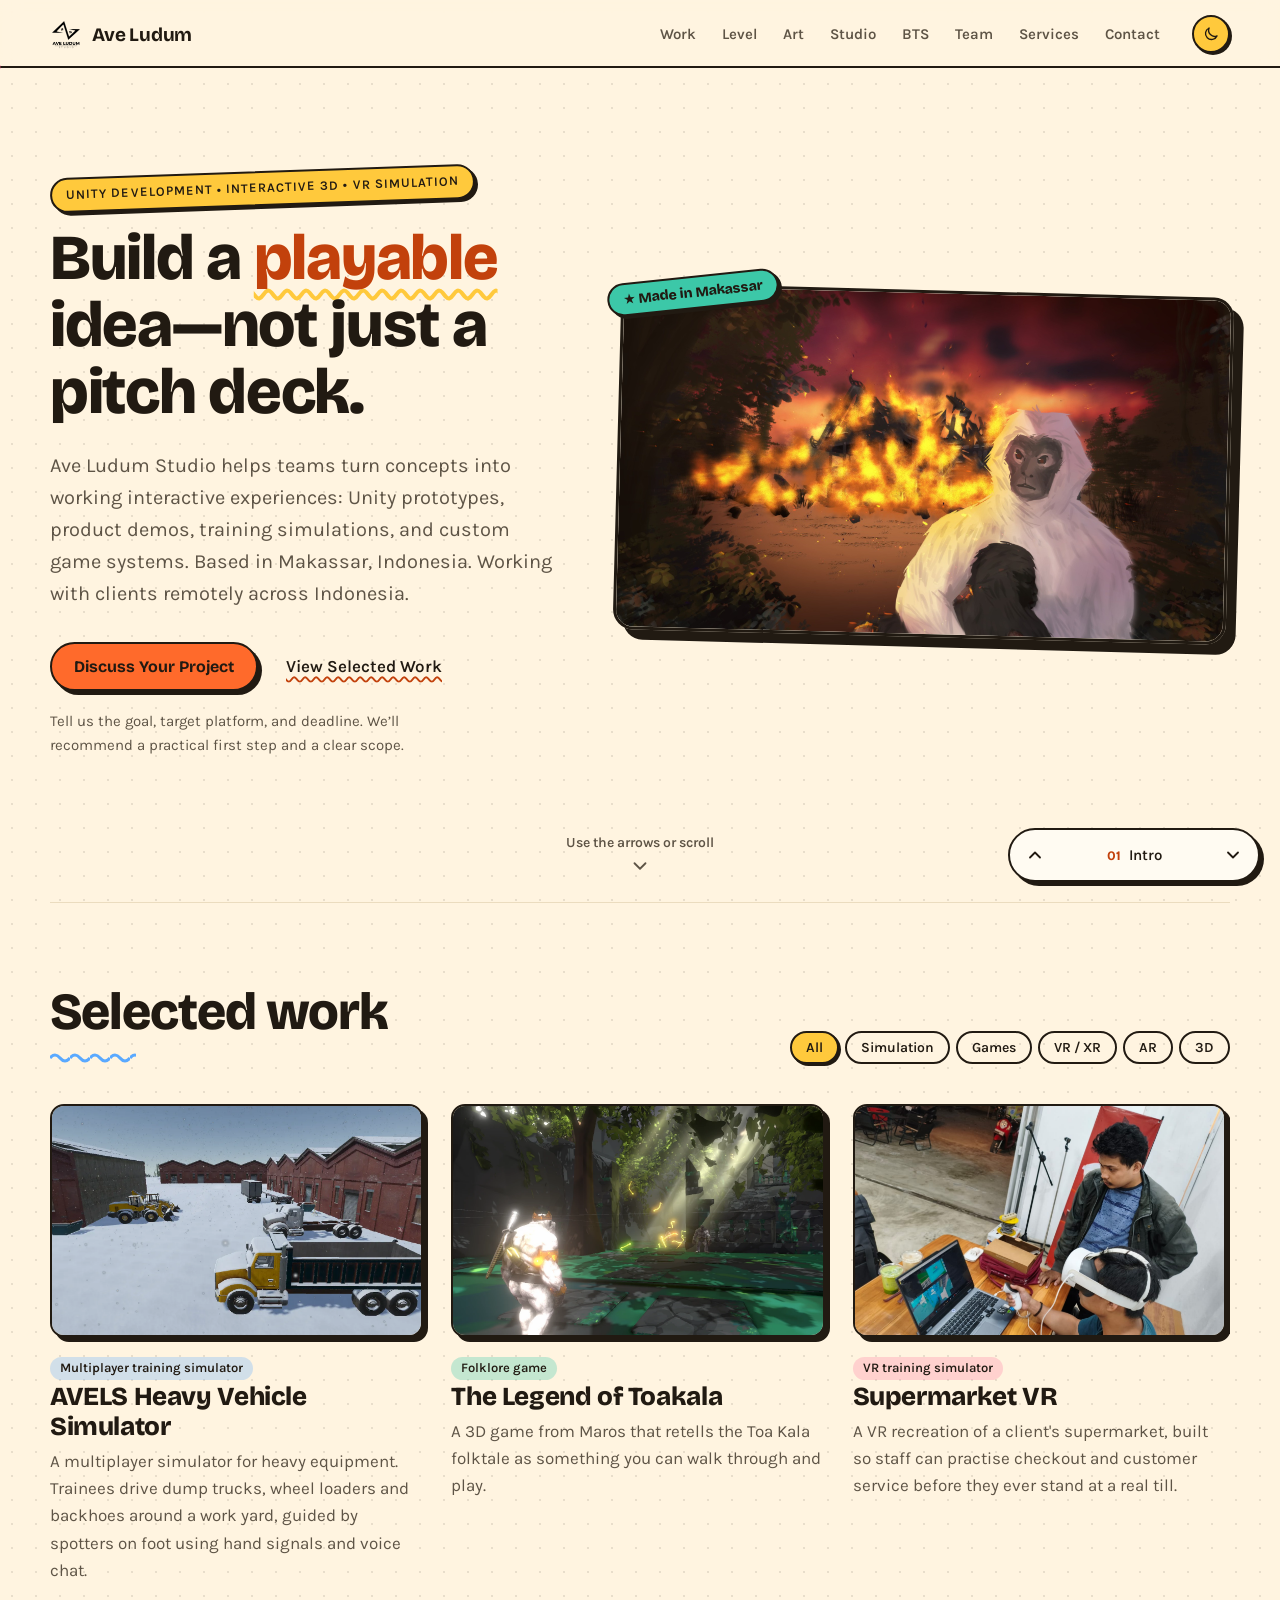
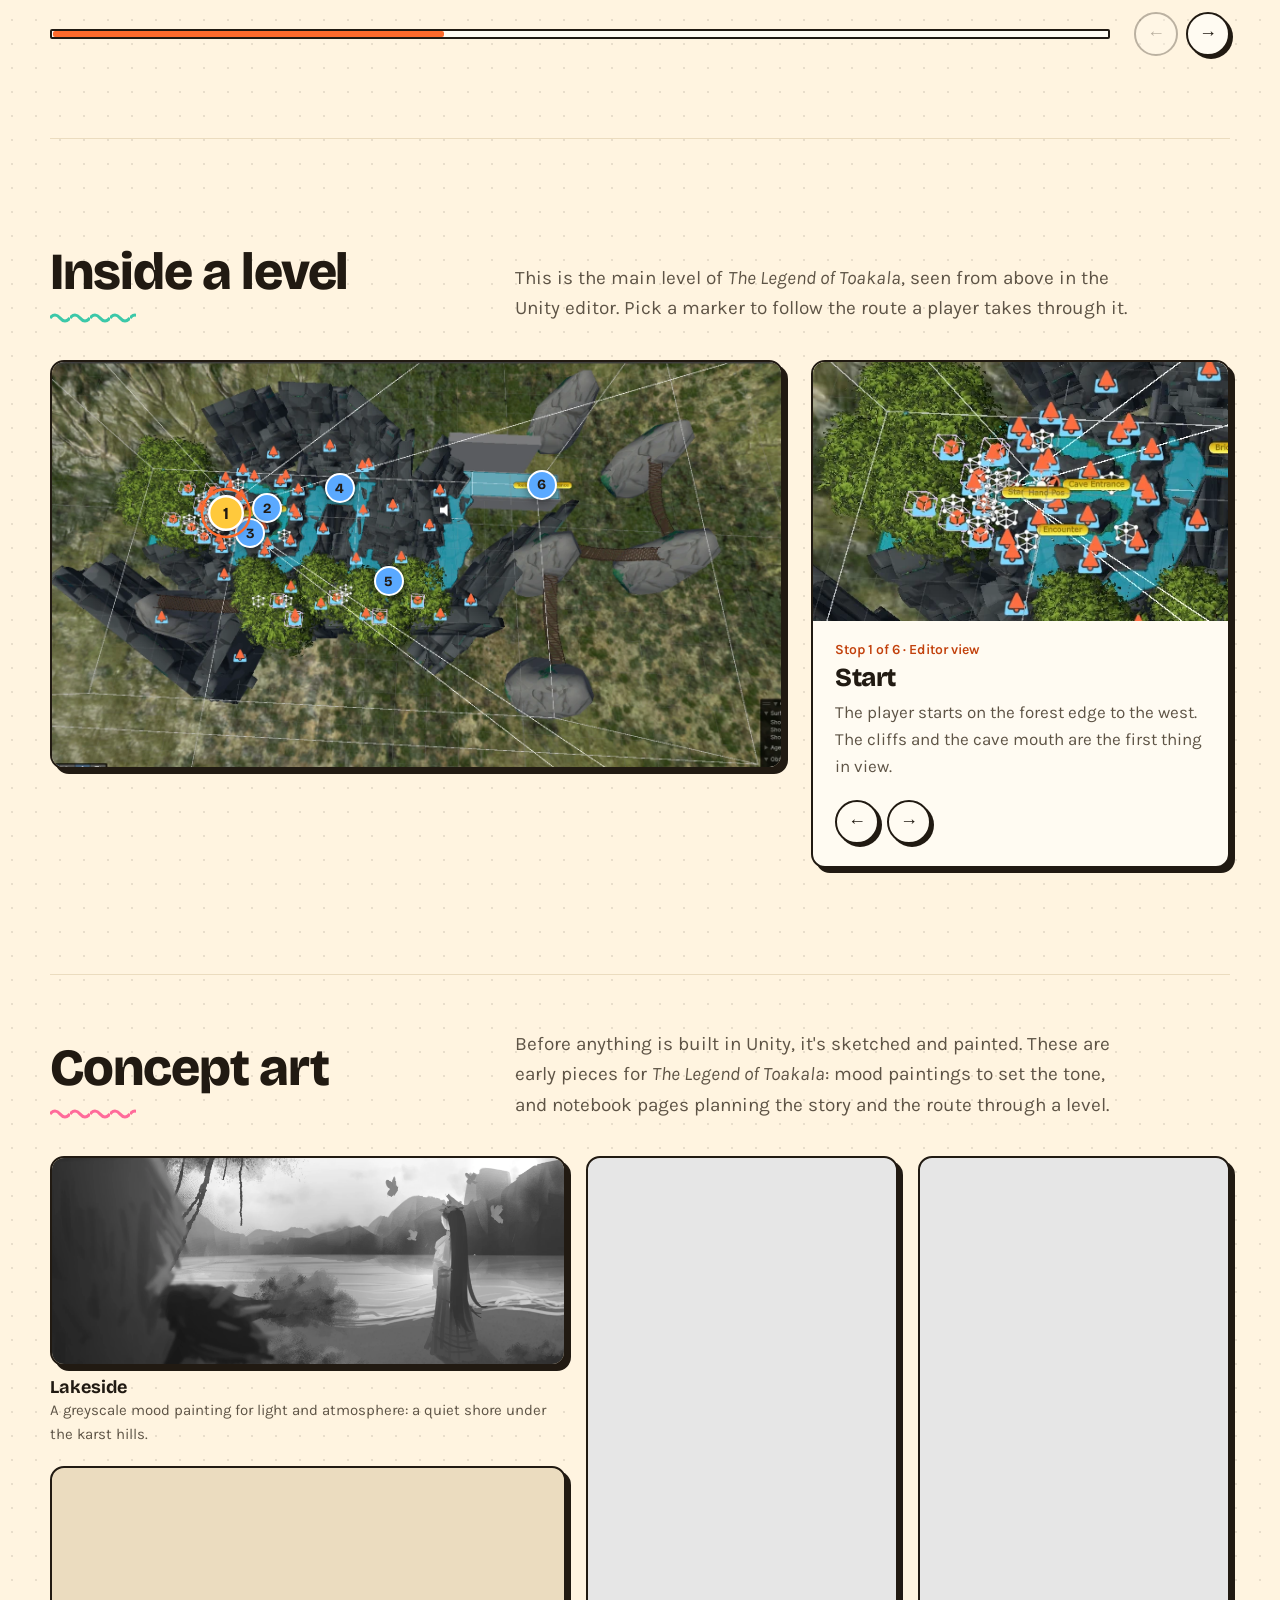
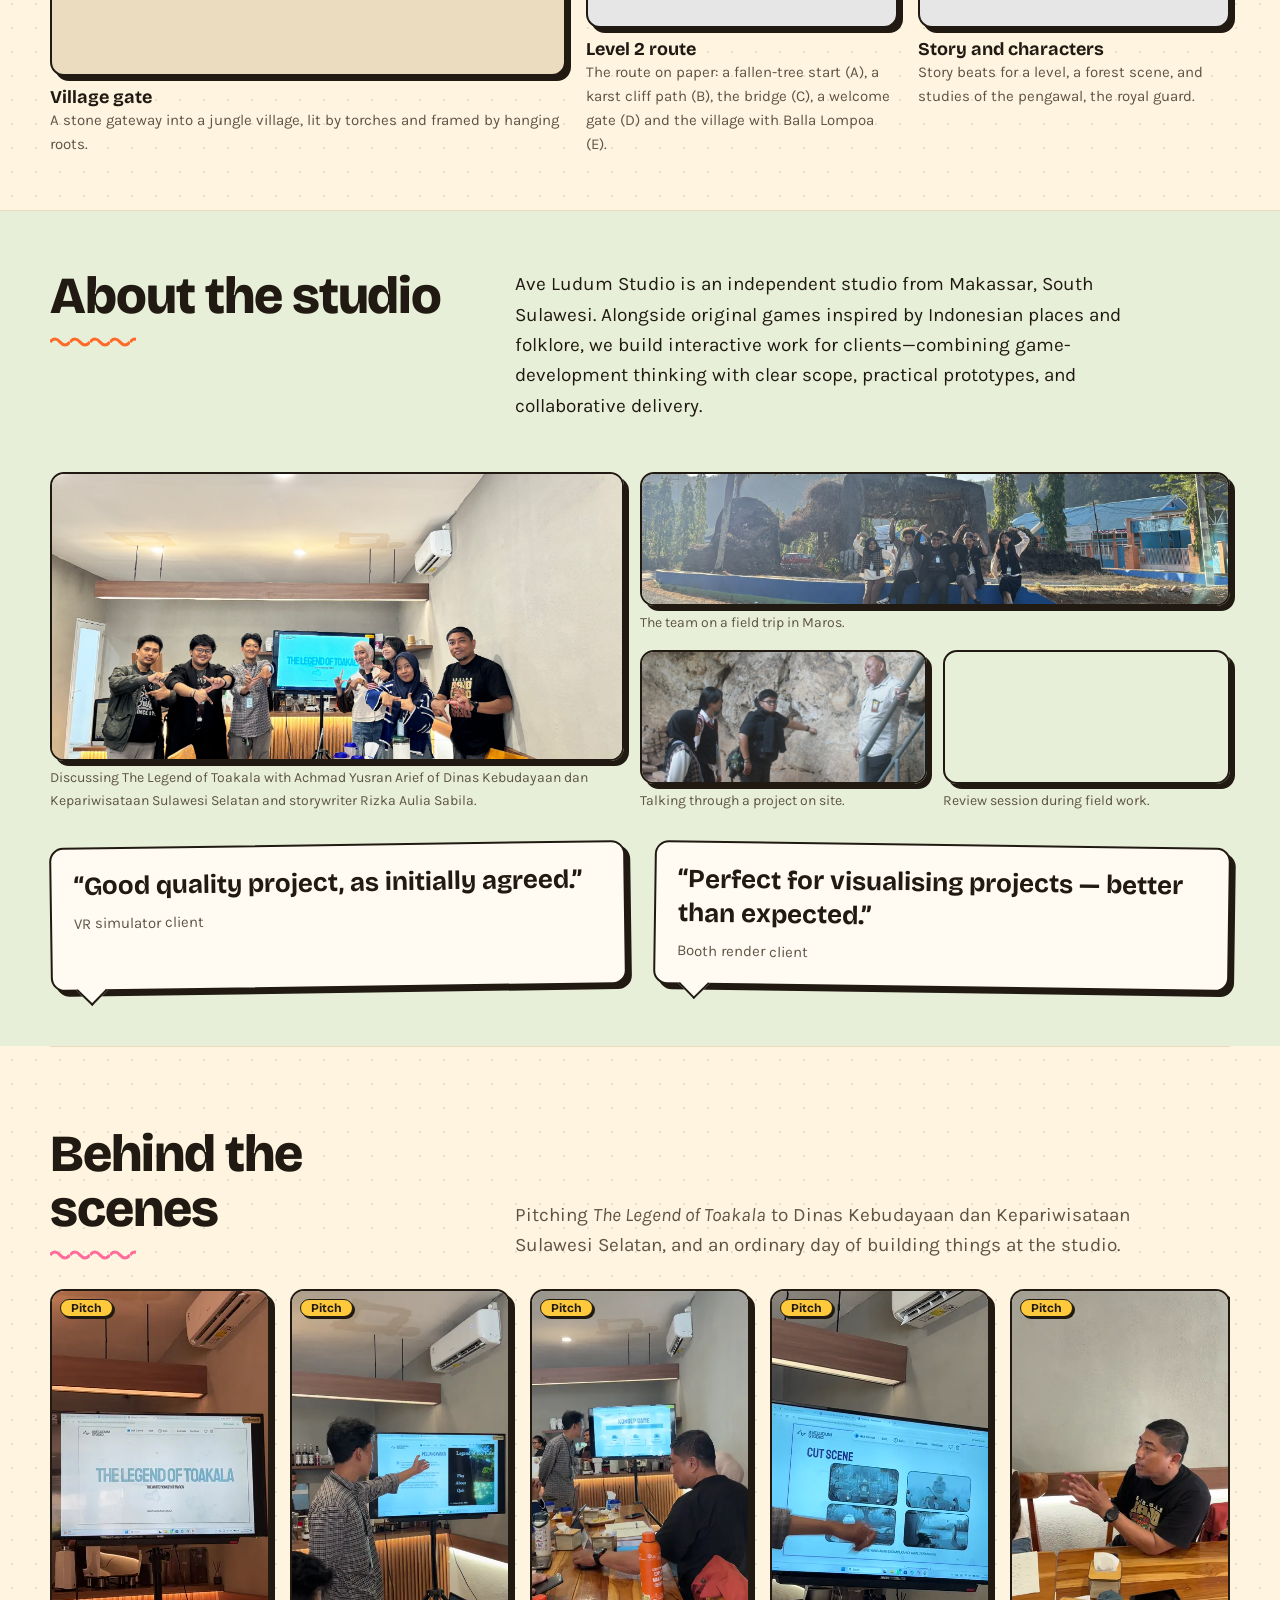
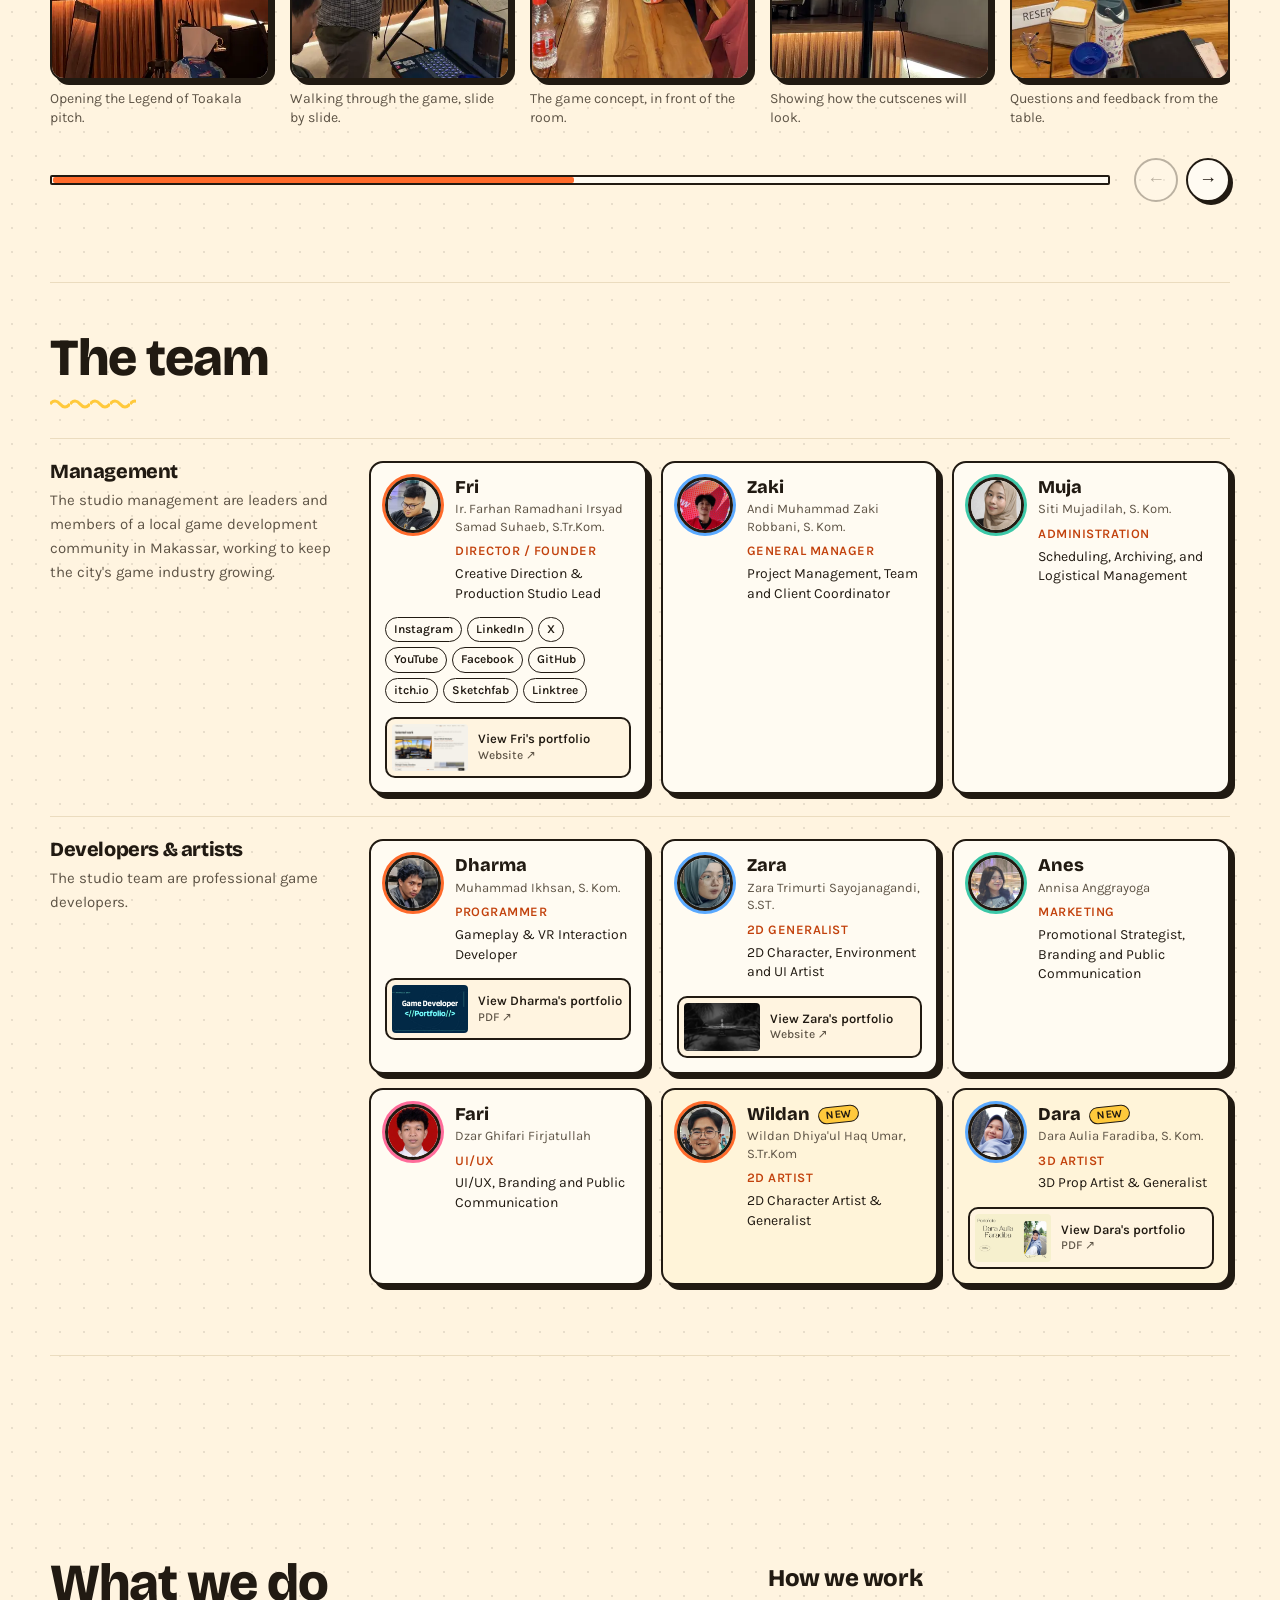
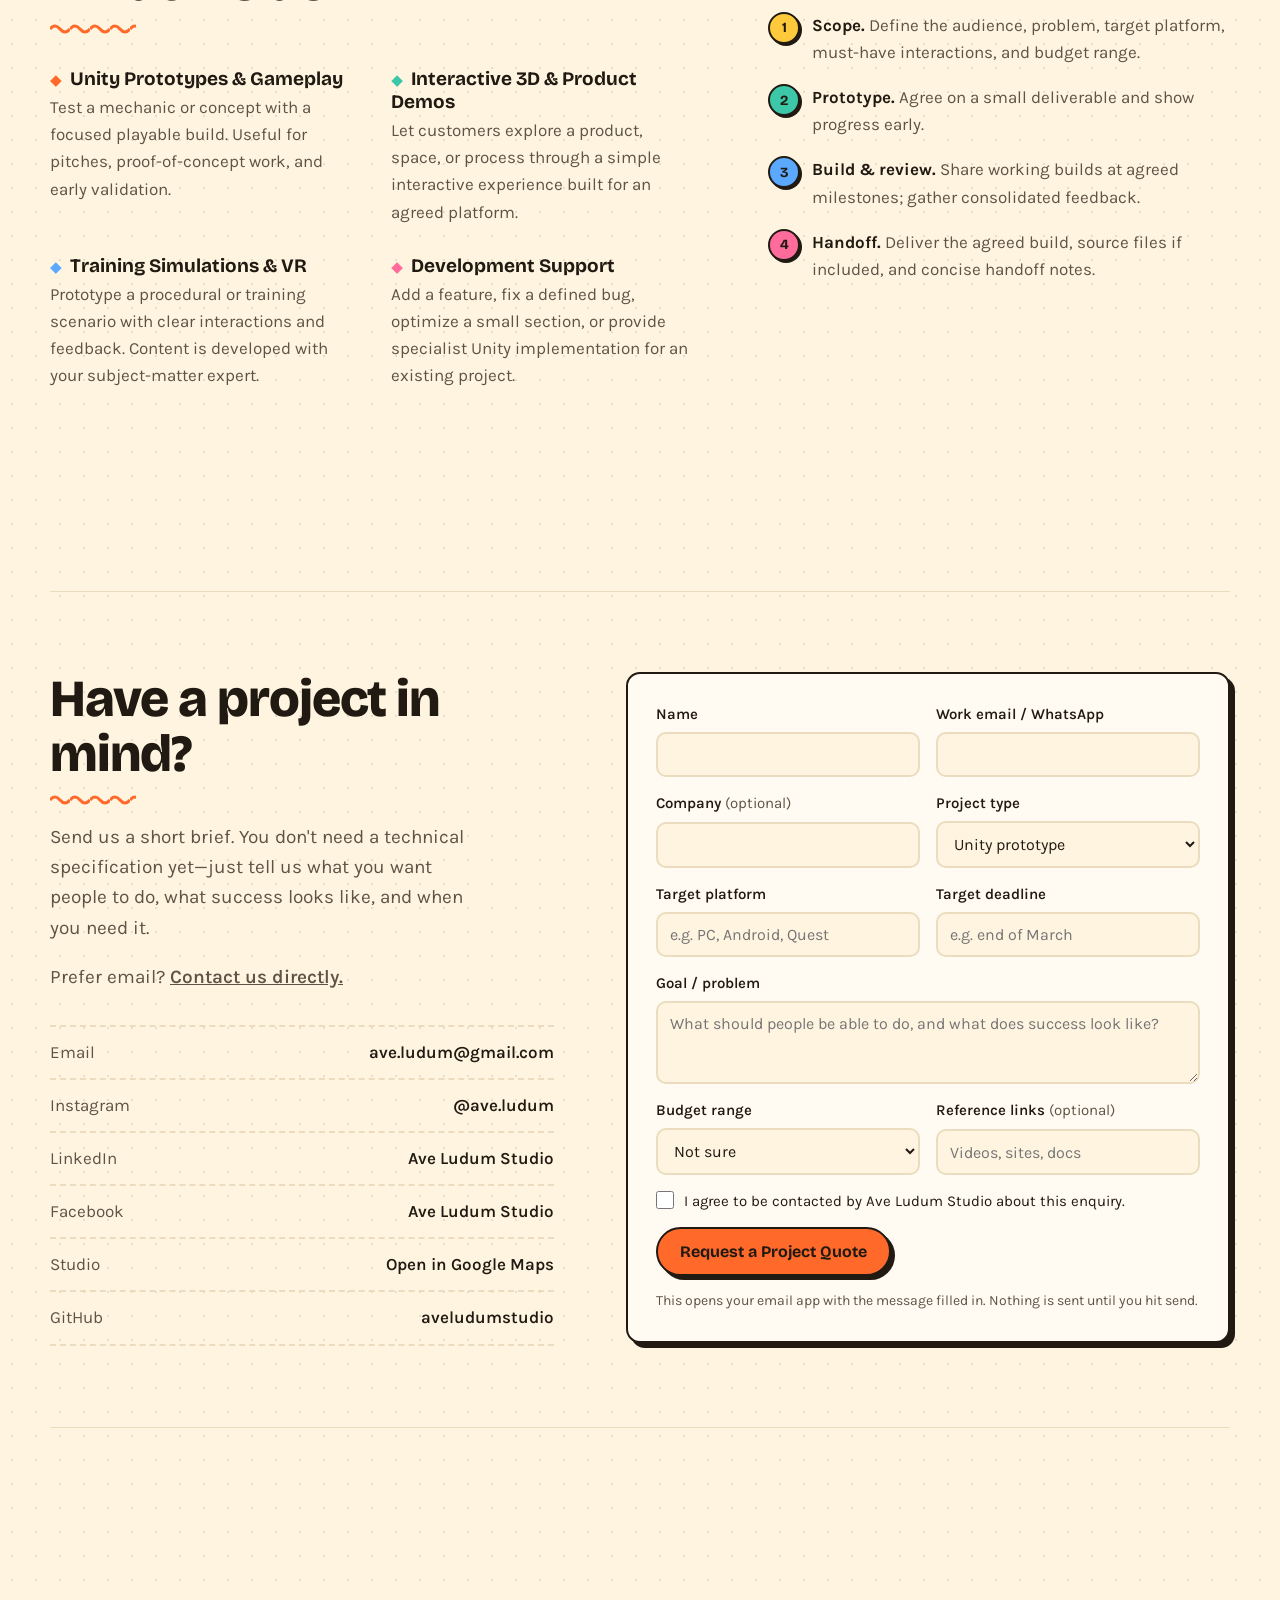
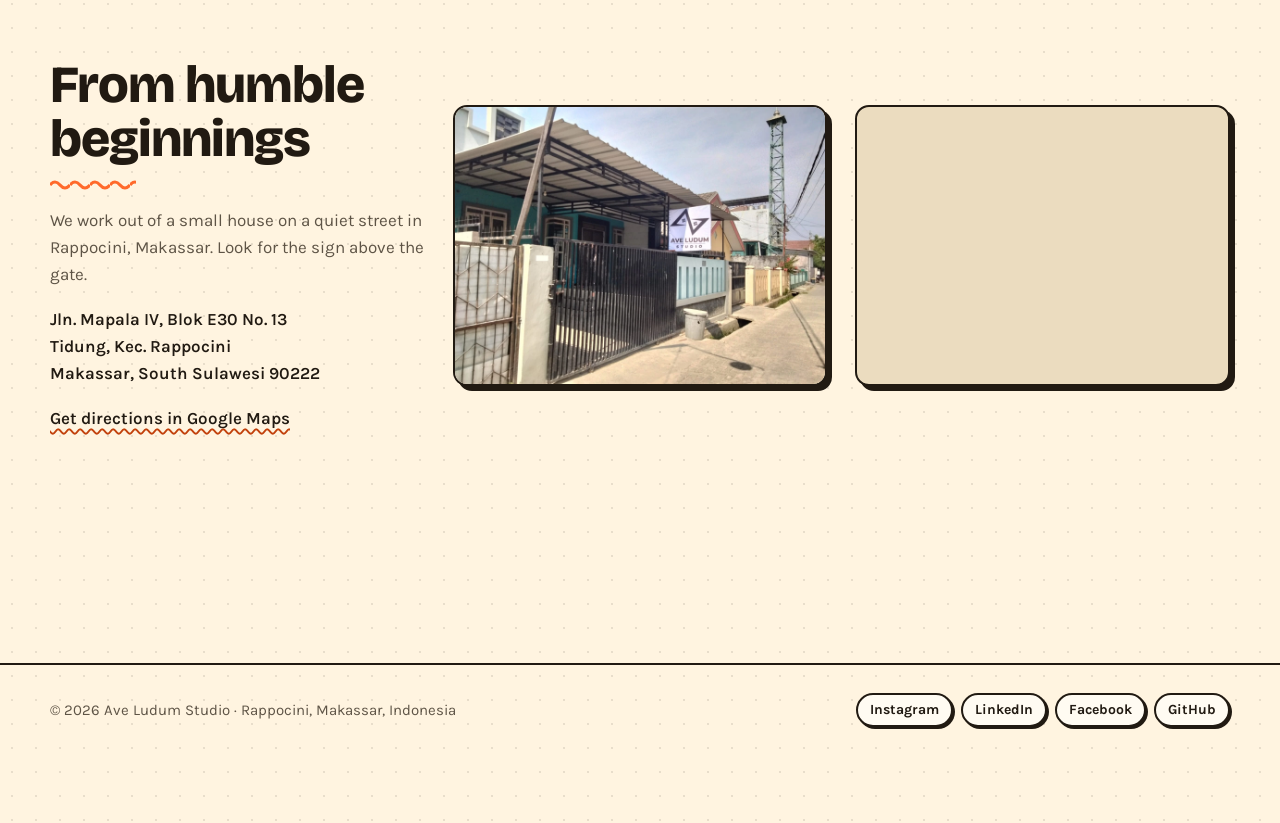
==== index.html @ 83b5d2f9 "Add Behind the scenes chapter with portrait clips Ten short muted clips: five from the Legend of Toa" ====
<!doctype html>
<html lang="en">
<head>
<meta charset="utf-8">
<meta name="viewport" content="width=device-width,initial-scale=1">
<title>Ave Ludum Studio — games, VR and 3D from Makassar</title>
<meta name="description" content="Ave Ludum is a small game studio in Makassar, Indonesia. We make games, VR training simulators, AR apps and real-time 3D.">
<meta name="author" content="Ave Ludum Studio">
<link rel="canonical" href="https://aveludumstudio.github.io/Ave-Ludum-Website/">
<meta property="og:type" content="website">
<meta property="og:url" content="https://aveludumstudio.github.io/Ave-Ludum-Website/">
<meta property="og:title" content="Ave Ludum Studio">
<meta property="og:description" content="Games, VR simulators, AR and real-time 3D from Makassar, Indonesia.">
<meta property="og:image" content="https://aveludumstudio.github.io/Ave-Ludum-Website/assets/project-key-art.jpg">
<meta property="og:image:alt" content="Painted key art: a white monkey in front of a burning house">
<meta name="twitter:card" content="summary_large_image">
<link rel="icon" type="image/png" href="assets/logo-ave-ludum.png">
<meta name="theme-color" content="#fff4e0" id="themeColor">
<script>
// Set the theme before first paint so dark-mode visitors don't get a white flash.
try{var t=localStorage.getItem("ave-ludum-theme");if(t)document.documentElement.dataset.theme=t}catch(e){}
</script>
<link rel="preconnect" href="https://fonts.googleapis.com"><link rel="preconnect" href="https://fonts.gstatic.com" crossorigin>
<link href="https://fonts.googleapis.com/css2?family=Bricolage+Grotesque:opsz,wght@12..96,500;12..96,700;12..96,800&family=Karla:ital,wght@0,400;0,600;1,400&display=swap" rel="stylesheet">
<link rel="stylesheet" href="styles.css?v=20261116-1">
</head>
<body>
<a class="skip-link" href="#main">Skip to content</a>

<header class="site-header">
  <div class="shell header-inner">
    <a class="brand" href="#top"><img src="assets/logo-ave-ludum.png" alt="" width="36" height="36">Ave Ludum</a>
    <nav aria-label="Main">
      <a href="#work">Work</a><a href="#level-design">Level</a><a href="#concept-art">Art</a><a href="#studio">Studio</a><a href="#behind-the-scenes">BTS</a><a href="#team">Team</a><a href="#services">Services</a><a href="#contact">Contact</a>
    </nav>
    <button class="theme-toggle" id="themeToggle" type="button" aria-label="Toggle dark mode">
      <svg class="icon-moon" viewBox="0 0 24 24" aria-hidden="true"><path d="M20 14.5A8 8 0 0 1 9.5 4a8 8 0 1 0 10.5 10.5Z"/></svg>
      <svg class="icon-sun" viewBox="0 0 24 24" aria-hidden="true"><circle cx="12" cy="12" r="4"/><path d="M12 2v2M12 20v2M4.9 4.9l1.4 1.4M17.7 17.7l1.4 1.4M2 12h2M20 12h2M4.9 19.1l1.4-1.4M17.7 6.3l1.4-1.4"/></svg>
    </button>
  </div>
  <div class="scroll-progress" aria-hidden="true"><span id="scrollProgress"></span></div>
</header>

<nav class="chapter-nav" id="chapterNav" aria-label="Sections">
  <ol class="chapter-rail" id="chapterRail"></ol>
  <div class="chapter-controls">
    <button type="button" id="chapterPrev" aria-label="Previous section">
      <svg viewBox="0 0 24 24" aria-hidden="true"><path d="M6 15l6-6 6 6"/></svg>
    </button>
    <span class="chapter-label" id="chapterLabel" aria-live="polite"></span>
    <button type="button" id="chapterNext" aria-label="Next section">
      <svg viewBox="0 0 24 24" aria-hidden="true"><path d="M6 9l6 6 6-6"/></svg>
    </button>
  </div>
</nav>

<main id="main">
<section class="hero shell chapter" id="top" data-title="Intro">
  <div class="hero-copy">
    <p class="hero-place">Unity development • Interactive 3D • VR simulation</p>
    <h1>Build a <em>playable</em> idea—not just a pitch deck.</h1>
    <p class="lead">Ave Ludum Studio helps teams turn concepts into working interactive experiences: Unity prototypes, product demos, training simulations, and custom game systems. Based in Makassar, Indonesia. Working with clients remotely across Indonesia.</p>
    <div class="hero-actions">
      <a class="button" href="#contact">Discuss Your Project</a>
      <a class="link" href="#work">View Selected Work</a>
    </div>
    <p class="hero-micro">Tell us the goal, target platform, and deadline. We’ll recommend a practical first step and a clear scope.</p>
  </div>
  <figure class="hero-art">
    <img src="assets/project-key-art.jpg" alt="Painted key art: a white monkey holding a dark infant in front of a burning wooden house" width="2048" height="1152" fetchpriority="high">
  </figure>
  <button type="button" class="hero-next" data-go="next">
    <span>Use the arrows or scroll</span>
    <svg viewBox="0 0 24 24" aria-hidden="true"><path d="M6 9l6 6 6-6"/></svg>
  </button>
</section>

<section id="work" class="section shell chapter" data-title="Selected work">
  <div class="section-head">
    <h2>Selected work</h2>
    <div class="filters" id="filters" role="group" aria-label="Filter projects"></div>
  </div>
  <div class="carousel">
    <div class="work-grid" id="workGrid" aria-live="polite" tabindex="0" aria-label="Projects, scroll sideways or use the arrows"></div>
    <div class="carousel-bar">
      <div class="carousel-track" aria-hidden="true"><span id="workProgress"></span></div>
      <div class="carousel-arrows">
        <button type="button" id="workPrev" aria-label="Previous projects">←</button>
        <button type="button" id="workNext" aria-label="More projects">→</button>
      </div>
    </div>
  </div>
</section>

<section id="level-design" class="section shell level chapter" data-title="Inside a level">
  <div class="level-intro">
    <h2>Inside a level</h2>
    <p>This is the main level of <em>The Legend of Toakala</em>, seen from above in the Unity editor. Pick a marker to follow the route a player takes through it.</p>
  </div>
  <div class="level-layout">
    <figure class="level-map">
      <img id="levelMapImage" src="" alt="Top-down view of the Toakala level in the Unity editor: cliffs, a river, forest and wooden bridges" loading="lazy" decoding="async">
      <div class="level-pins" id="levelPins"></div>
    </figure>
    <div class="level-panel" aria-live="polite">
      <div class="level-view" id="levelView"></div>
      <p class="level-count" id="levelCount"></p>
      <h3 id="levelName"></h3>
      <p id="levelNote"></p>
      <div class="level-nav">
        <button type="button" id="levelPrev" aria-label="Previous stop">←</button>
        <button type="button" id="levelNext" aria-label="Next stop">→</button>
      </div>
    </div>
  </div>
</section>

<section id="concept-art" class="section shell concept chapter" data-title="Concept art">
  <div class="level-intro">
    <h2>Concept art</h2>
    <p>Before anything is built in Unity, it's sketched and painted. These are early pieces for <em>The Legend of Toakala</em>: mood paintings to set the tone, and notebook pages planning the story and the route through a level.</p>
  </div>
  <div class="concept-grid" id="conceptGrid"></div>
</section>

<section id="studio" class="section studio chapter" data-title="The studio">
  <div class="shell">
    <div class="studio-intro">
      <h2>About the studio</h2>
      <div class="studio-copy" id="studioCopy"></div>
    </div>
    <div class="photos" id="photos"></div>
    <div class="quotes" id="quotes"></div>
  </div>
</section>

<section id="behind-the-scenes" class="section shell reel-section chapter" data-title="Behind the scenes">
  <div class="level-intro">
    <h2>Behind the scenes</h2>
    <p>Pitching <em>The Legend of Toakala</em> to Dinas Kebudayaan dan Kepariwisataan Sulawesi Selatan, and an ordinary day of building things at the studio.</p>
  </div>
  <div class="carousel">
    <ul class="reel" id="reel" tabindex="0" aria-label="Behind-the-scenes clips, scroll sideways or use the arrows"></ul>
    <div class="carousel-bar">
      <div class="carousel-track" aria-hidden="true"><span id="reelProgress"></span></div>
      <div class="carousel-arrows">
        <button type="button" id="reelPrev" aria-label="Previous clips">←</button>
        <button type="button" id="reelNext" aria-label="More clips">→</button>
      </div>
    </div>
  </div>
</section>

<section id="team" class="section shell team chapter" data-title="The team">
  <h2>The team</h2>
  <div class="team-group">
    <div class="team-head"><h3>Management</h3><p id="teamManagementIntro"></p></div>
    <ul class="team-grid team-grid-3" id="teamManagement"></ul>
  </div>
  <div class="team-group">
    <div class="team-head"><h3>Developers &amp; artists</h3><p id="teamCrewIntro"></p></div>
    <ul class="team-grid team-grid-6" id="teamCrew"></ul>
  </div>
</section>

<section id="services" class="section shell services chapter" data-title="What we do">
  <div>
    <h2>What we do</h2>
    <dl class="service-list" id="serviceList"></dl>
  </div>
  <div>
    <h3>How we work</h3>
    <ol class="process" id="process"></ol>
  </div>
</section>

<section id="contact" class="section shell contact chapter" data-title="Contact">
  <div>
    <h2>Have a project in mind?</h2>
    <p>Send us a short brief. You don't need a technical specification yet—just tell us what you want people to do, what success looks like, and when you need it.</p>
    <p class="contact-direct">Prefer email? <a href="mailto:ave.ludum@gmail.com">Contact us directly.</a></p>
    <ul class="contact-links" id="contactLinks"></ul>
  </div>
  <form class="contact-form" id="contactForm">
    <div class="form-row">
      <label>Name<input name="name" autocomplete="name" required></label>
      <label>Work email / WhatsApp<input name="reply" autocomplete="email" required></label>
    </div>
    <div class="form-row">
      <label><span>Company <span class="optional">(optional)</span></span><input name="company" autocomplete="organization"></label>
      <label>Project type
        <select name="project"><option>Unity prototype</option><option>Interactive 3D</option><option>Training simulation</option><option>VR</option><option>Game feature</option><option>Unsure</option></select>
      </label>
    </div>
    <div class="form-row">
      <label>Target platform<input name="platform" placeholder="e.g. PC, Android, Quest" required></label>
      <label>Target deadline<input name="deadline" placeholder="e.g. end of March" required></label>
    </div>
    <label>Goal / problem<textarea name="brief" rows="3" placeholder="What should people be able to do, and what does success look like?" required></textarea></label>
    <div class="form-row">
      <label>Budget range
        <select name="budget"><option>Rp1.5–4m</option><option>Rp4–8m</option><option>Rp8–15m</option><option>Rp15m+</option><option selected>Not sure</option></select>
      </label>
      <label><span>Reference links <span class="optional">(optional)</span></span><input name="links" type="text" inputmode="url" placeholder="Videos, sites, docs"></label>
    </div>
    <label class="consent"><input type="checkbox" name="consent" required> I agree to be contacted by Ave Ludum Studio about this enquiry.</label>
    <button class="button" type="submit">Request a Project Quote</button>
    <p class="form-note">This opens your email app with the message filled in. Nothing is sent until you hit send.</p>
  </form>
</section>

<section id="visit" class="section shell chapter" data-title="Visit the studio">
  <div class="visit">
    <div class="visit-text">
      <h2>From humble beginnings</h2>
      <p id="visitIntro"></p>
      <address id="visitAddress"></address>
      <a class="link" id="visitLink" href="" target="_blank" rel="noopener">Get directions in Google Maps</a>
    </div>
    <img class="visit-photo" id="visitPhoto" src="" alt="" width="1600" height="1200" loading="lazy" decoding="async">
    <iframe class="visit-map" id="visitMap" title="Map showing Ave Ludum Studio in Makassar" loading="lazy" referrerpolicy="no-referrer-when-downgrade"></iframe>
  </div>
</section>
</main>

<footer class="footer">
  <div class="shell footer-inner">
    <span>© <span id="year"></span> Ave Ludum Studio · <a href="#contact">Rappocini, Makassar, Indonesia</a></span>
    <ul class="footer-socials" id="footerSocials" aria-label="Ave Ludum on social media"></ul>
  </div>
</footer>

<dialog class="project-dialog" id="projectDialog" aria-labelledby="dialogTitle">
  <button class="dialog-close" type="button" id="dialogClose" aria-label="Close">×</button>
  <img id="dialogImage" src="" alt="">
  <video id="dialogVideo" muted loop playsinline preload="none" hidden></video>
  <div class="dialog-thumbs" id="dialogThumbs"></div>
  <p class="dialog-caption" id="dialogCaption"></p>
  <div class="dialog-body">
    <p class="dialog-type" id="dialogType"></p>
    <h2 id="dialogTitle"></h2>
    <p id="dialogDescription"></p>
    <dl class="dialog-meta">
      <div><dt>Our role</dt><dd id="dialogRole"></dd></div>
      <div><dt>Built with</dt><dd id="dialogStack"></dd></div>
    </dl>
  </div>
</dialog>

<dialog class="art-dialog" id="artDialog" aria-labelledby="artTitle">
  <button class="dialog-close" type="button" id="artClose" aria-label="Close">×</button>
  <img id="artImage" src="" alt="">
  <div class="art-caption">
    <div><h2 id="artTitle"></h2><p id="artNote"></p></div>
    <div class="level-nav">
      <button type="button" id="artPrev" aria-label="Previous image">←</button>
      <button type="button" id="artNext" aria-label="Next image">→</button>
    </div>
  </div>
</dialog>

<script type="application/ld+json">
{"@context":"https://schema.org","@type":"Organization","name":"Ave Ludum Studio","url":"https://aveludumstudio.github.io/Ave-Ludum-Website/","logo":"https://aveludumstudio.github.io/Ave-Ludum-Website/assets/logo-ave-ludum.png","email":"ave.ludum@gmail.com","address":{"@type":"PostalAddress","streetAddress":"Jln. Mapala IV, Blok E30 No. 13, Tidung, Kec. Rappocini","addressLocality":"Makassar","addressRegion":"South Sulawesi","postalCode":"90222","addressCountry":"ID"},"location":{"@type":"Place","geo":{"@type":"GeoCoordinates","latitude":-5.1678416,"longitude":119.4414785},"hasMap":"https://maps.app.goo.gl/prLRSztEHbN9Wsh98"},"sameAs":["https://www.instagram.com/ave.ludum/","https://www.linkedin.com/company/ave-ludum-studio","https://www.facebook.com/profile.php?id=61594251814646","https://github.com/aveludumstudio"]}
</script>
<script src="content.js?v=20261116-1"></script>
<script src="script.js?v=20261116-1"></script>
</body>
</html>
---- styles.css ----
:root{
  --bg:#fff4e0;
  --surface:#fffbf2;
  --ink:#211a12;
  --muted:#5e5446;
  --line:#ebdcbf;
  --accent:#ff6a2b;
  --accent-text:#c2410c;
  --accent-ink:#211a12;
  /* extra toy-box colours for stickers, dots and badges */
  --pop:#ffc93c;
  --mint:#3cc8a8;
  --berry:#ff6b9a;
  --sky:#5aa9ff;
  /* chunky outlines and hard "sticker" shadows */
  --edge:#211a12;
  --shade:#211a12;
  --display:"Bricolage Grotesque",system-ui,sans-serif;
  --body:Karla,system-ui,sans-serif;
  --max:1180px;
  --radius:14px;
  --header:64px;
  color-scheme:light;
}
@media (prefers-color-scheme:dark){
  :root:not([data-theme="light"]){--bg:#17120c;--surface:#231c14;--ink:#fbf1df;--muted:#b9ac96;--line:#3d3226;--accent:#ff7a3d;--accent-text:#ff9a66;--accent-ink:#17120c;--pop:#ffd25a;--mint:#4fd6b6;--berry:#ff86ab;--sky:#7dbbff;--edge:#6b5a45;--shade:#000;color-scheme:dark}
}
:root[data-theme="dark"]{--bg:#17120c;--surface:#231c14;--ink:#fbf1df;--muted:#b9ac96;--line:#3d3226;--accent:#ff7a3d;--accent-text:#ff9a66;--accent-ink:#17120c;--pop:#ffd25a;--mint:#4fd6b6;--berry:#ff86ab;--sky:#7dbbff;--edge:#6b5a45;--shade:#000;color-scheme:dark}

*{box-sizing:border-box}
html{scroll-behavior:smooth;scroll-padding-top:var(--header);scroll-snap-type:y proximity}
body{margin:0;background:var(--bg);color:var(--ink);font:17px/1.6 var(--body);-webkit-font-smoothing:antialiased}
img{max-width:100%;display:block}
a{color:inherit}
h1,h2,h3{font-family:var(--display);font-weight:800;line-height:1.05;letter-spacing:-.02em;margin:0}
h2{font-size:clamp(32px,4.5vw,52px)}
p{margin:0 0 1em}
.shell{width:min(100% - 32px,var(--max));margin-inline:auto}
:focus-visible{outline:2px solid var(--accent);outline-offset:3px}

.skip-link{position:absolute;left:16px;top:-100px;z-index:100;background:var(--ink);color:var(--bg);padding:10px 14px;border-radius:var(--radius)}
.skip-link:focus{top:12px}

/* Header */
.site-header{position:sticky;top:0;z-index:20;background:color-mix(in srgb,var(--bg) 88%,transparent);backdrop-filter:blur(10px);border-bottom:1px solid var(--line)}
.header-inner{display:flex;align-items:center;gap:32px;height:64px}
.brand{display:flex;align-items:center;gap:10px;font:700 19px var(--display);text-decoration:none;letter-spacing:-.01em}
.brand img{width:32px;height:32px}
nav[aria-label="Main"]{display:flex;gap:26px;margin-left:auto}
nav[aria-label="Main"] a{text-decoration:none;color:var(--muted);font-weight:600;font-size:15px}
nav[aria-label="Main"] a:hover{color:var(--ink)}
.theme-toggle{display:grid;place-items:center;width:38px;height:38px;border:1px solid var(--line);border-radius:50%;background:transparent;color:var(--ink);cursor:pointer}
.theme-toggle:hover{border-color:var(--ink)}
.theme-toggle svg{width:18px;height:18px;fill:none;stroke:currentColor;stroke-width:1.8;stroke-linecap:round;stroke-linejoin:round}
.icon-sun{display:none}
:root[data-theme="dark"] .icon-sun{display:block}
:root[data-theme="dark"] .icon-moon{display:none}
@media (prefers-color-scheme:dark){
  :root:not([data-theme="light"]) .icon-sun{display:block}
  :root:not([data-theme="light"]) .icon-moon{display:none}
}
/* the logo is black on transparent */
:root[data-theme="dark"] .brand img{filter:invert(1)}
@media (prefers-color-scheme:dark){:root:not([data-theme="light"]) .brand img{filter:invert(1)}}

/* Buttons and links */
.button{display:inline-block;background:var(--accent);color:var(--accent-ink);border:0;border-radius:var(--radius);padding:13px 22px;font:600 16px var(--body);text-decoration:none;cursor:pointer;transition:transform .15s,filter .15s}
.button:hover{filter:brightness(1.08)}
.button:active{transform:translateY(1px)}
.link{font-weight:600;text-decoration:underline;text-decoration-color:var(--accent-text);text-decoration-thickness:2px;text-underline-offset:4px}
.link:hover{color:var(--accent-text)}

/* Hero */
.hero{position:relative;display:grid;grid-template-columns:5fr 6fr;gap:56px;align-items:center;align-content:center;padding:56px 0 96px}
.hero-place{color:var(--accent-text);font-weight:600;font-size:13px;letter-spacing:.08em;text-transform:uppercase;margin-bottom:18px}
.hero h1{font-size:clamp(38px,5.2vw,64px);max-width:14ch}
.lead{font-size:clamp(17px,1.6vw,20px);color:var(--muted);max-width:46ch;margin:24px 0 32px}
.hero-actions{display:flex;flex-wrap:wrap;align-items:center;gap:14px 28px}
.hero-micro{color:var(--muted);font-size:15px;max-width:46ch;margin:18px 0 0}
.hero-art{margin:0}
.hero-art img{width:100%;height:auto;border-radius:var(--radius);box-shadow:0 30px 60px -30px rgba(60,20,0,.45)}

/* Sections */
.section{padding:48px 0;border-top:1px solid var(--line)}
.section-head{display:flex;flex-wrap:wrap;justify-content:space-between;align-items:end;gap:20px;margin-bottom:36px}

/* Work */
.filters{display:flex;flex-wrap:wrap;gap:6px}
.filters button{border:1px solid var(--line);background:transparent;color:var(--muted);border-radius:999px;padding:6px 14px;font:600 14px var(--body);cursor:pointer}
.filters button:hover{color:var(--ink);border-color:var(--ink)}
.filters button[aria-pressed="true"]{background:var(--ink);border-color:var(--ink);color:var(--bg)}
/* Work is a sideways carousel: three cards in view, arrows or swipe for more */
.work-grid{display:grid;grid-auto-flow:column;grid-auto-columns:calc((100% - 56px)/3);gap:28px;overflow-x:auto;scroll-snap-type:x mandatory;overscroll-behavior-x:contain;scrollbar-width:none;padding:4px 2px 8px}
.work-grid::-webkit-scrollbar{display:none}
.work-grid:focus-visible{outline-offset:6px}
.work-card{scroll-snap-align:start;min-width:0}
.carousel-bar{display:flex;align-items:center;gap:24px;margin-top:20px}
.carousel-bar[hidden]{display:none}
.carousel-track{position:relative;flex:1;height:2px;background:var(--line);border-radius:2px;overflow:hidden}
.carousel-track span{position:absolute;top:0;bottom:0;left:0;background:var(--ink);border-radius:2px;transition:left .25s ease,width .25s ease}
.carousel-arrows{display:flex;gap:8px}
.carousel-arrows button,.level-nav button{width:44px;height:44px;border:1px solid var(--line);border-radius:50%;background:transparent;color:var(--ink);font-size:18px;cursor:pointer;transition:border-color .15s,background .15s,opacity .15s}
.carousel-arrows button:hover:not(:disabled),.level-nav button:hover{border-color:var(--ink)}
.carousel-arrows button:disabled{opacity:.3;cursor:default}
.work-open{display:block;width:100%;padding:0;border:0;background:none;color:inherit;font:inherit;text-align:left;cursor:pointer}
.work-image{display:block;aspect-ratio:16/10;overflow:hidden;border-radius:var(--radius);background:var(--line)}
.work-image img{width:100%;height:100%;object-fit:cover;transition:transform .5s ease}
.work-open:hover .work-image img{transform:scale(1.03)}
.work-text{display:block;padding-top:16px}
.work-type{display:block;color:var(--accent-text);font-weight:600;font-size:14px}
.work-title{display:block;font:800 26px/1.15 var(--display);letter-spacing:-.015em;margin:2px 0 6px}
.work-open:hover .work-title{text-decoration:underline;text-decoration-thickness:2px;text-underline-offset:4px}
.work-desc{display:block;color:var(--muted);max-width:56ch}

/* Level design */
.level-intro{display:grid;grid-template-columns:4fr 7fr;gap:56px;align-items:end;margin-bottom:36px}
.level-intro p{color:var(--muted);font-size:19px;max-width:56ch;margin:0}
.level-layout{display:grid;grid-template-columns:minmax(0,7fr) minmax(0,4fr);gap:28px;align-items:start}
.level-map{position:relative;margin:0;border-radius:var(--radius);overflow:hidden;background:var(--line)}
.level-map img{width:100%;height:auto}
.level-pins{position:absolute;inset:0}
.level-pin{position:absolute;transform:translate(-50%,-50%);width:30px;height:30px;border-radius:50%;border:2px solid #fff;background:var(--ink);color:var(--bg);font:700 14px var(--display);cursor:pointer;box-shadow:0 2px 10px rgba(0,0,0,.45);transition:transform .15s,background .15s}
.level-pin:hover{transform:translate(-50%,-50%) scale(1.12)}
.level-pin[aria-pressed="true"]{background:var(--accent);color:var(--accent-ink);transform:translate(-50%,-50%) scale(1.2);z-index:1}
.level-pin[aria-pressed="true"]::after{content:"";position:absolute;inset:-8px;border-radius:50%;border:2px solid var(--accent);animation:pulse 1.6s ease-out infinite}
@keyframes pulse{from{opacity:.9;transform:scale(.8)}to{opacity:0;transform:scale(1.6)}}
.level-panel{background:var(--surface);border:1px solid var(--line);border-radius:var(--radius);overflow:hidden}
.level-view{aspect-ratio:16/10;background:var(--line)}
.level-view img{width:100%;height:100%;object-fit:cover}
.level-zoom{display:block;width:100%;height:100%;background-repeat:no-repeat}
.level-count{color:var(--accent-text);font-weight:600;font-size:14px;margin:18px 22px 2px}
.level-panel h3{font-size:26px;margin:0 22px 8px}
.level-panel #levelNote{color:var(--muted);margin:0 22px;min-height:5em}
.level-nav{display:flex;gap:8px;padding:16px 22px 22px}

/* Concept art: paintings stacked on the left, notebook pages on the right */
/* height tied to the screen so the whole chapter fits on one screen */
.concept-grid{display:grid;grid-template-columns:1.6fr 2fr;gap:20px;height:clamp(440px,calc(100svh - 300px),640px)}
.concept-paintings{display:grid;grid-template-rows:1fr 1fr;gap:20px;min-height:0}
.concept-paintings .concept-item{min-height:0}
.concept-paintings img{aspect-ratio:auto}
.concept-sketches{min-height:0}
.concept-sketches{display:grid;grid-template-columns:1fr 1fr;grid-template-rows:1fr auto;gap:0 20px}
/* share rows so both pages end at the same line whatever the caption length */
.concept-sketches .concept-item{display:grid;grid-row:span 2;grid-template-rows:subgrid}
.concept-item{margin:0;display:flex;flex-direction:column}
.concept-item button{display:block;flex:1;min-height:0;padding:0;border:0;border-radius:var(--radius);overflow:hidden;background:var(--line);cursor:zoom-in}
.concept-item img{width:100%;height:100%;object-fit:cover;transition:transform .5s ease}
/* tall pages fill whatever height the paintings column sets */
.concept-sketches button{position:relative;min-height:240px}
.concept-sketches img{position:absolute;inset:0;object-position:top}
.concept-item button:hover img{transform:scale(1.03)}
.concept-item figcaption{color:var(--muted);font-size:15px;margin-top:10px}
.concept-item figcaption strong{display:block;color:var(--ink);font:700 18px var(--display)}
/* sketches are drawn on light paper; keep them readable in dark mode */
.concept-sketches button{background:#e6e6e6}

.art-dialog{width:min(1200px,calc(100% - 32px));max-height:calc(100vh - 32px);padding:0;border:0;border-radius:10px;background:var(--surface);color:var(--ink);overflow:auto}
.art-dialog::backdrop{background:rgba(20,16,10,.85)}
.art-dialog>img{width:100%;max-height:calc(100vh - 180px);object-fit:contain;background:#111}
.art-dialog.is-tall{width:min(640px,calc(100% - 32px))}
.art-dialog.is-tall>img{max-height:none}
.art-caption{display:flex;justify-content:space-between;align-items:center;gap:20px;padding:18px 24px}
.art-caption h2{font-size:22px;margin-bottom:4px}
.art-caption p{color:var(--muted);margin:0;max-width:70ch}
.art-caption .level-nav{padding:0;flex:none}

/* Studio */
.studio{background:var(--surface)}
.studio-intro{display:grid;grid-template-columns:4fr 7fr;gap:56px;margin-bottom:32px}
.studio-copy{font-size:19px;max-width:60ch}
/* photo grid is capped to a share of the screen so the chapter fits */
.photos{display:grid;grid-template-columns:2fr 1fr 1fr;grid-template-rows:1fr 1fr;gap:16px;height:clamp(240px,calc(100svh - 560px),440px)}
.photos figure{margin:0;display:grid;grid-template-rows:minmax(0,1fr) auto;min-height:0}
.photos figure:first-child{grid-row:span 2}
.photos figure:nth-child(2){grid-column:span 2}
.photos img{width:100%;height:100%;min-height:0;object-fit:cover;border-radius:var(--radius)}
.photos figcaption{color:var(--muted);font-size:14px;margin-top:6px}
.quotes{display:grid;grid-template-columns:1fr 1fr;gap:28px;margin-top:32px}
.quotes blockquote{margin:0;padding-left:20px;border-left:3px solid var(--accent)}
.quotes p{font:700 clamp(20px,2.2vw,26px)/1.3 var(--display);margin-bottom:8px}
.quotes footer{color:var(--muted);font-size:15px}

/* Team */
.team h2{margin-bottom:28px}
.team-group{display:grid;grid-template-columns:minmax(0,3fr) minmax(0,9fr);gap:32px;padding:22px 0;border-top:1px solid var(--line)}
.team-head h3{font-size:20px;margin-bottom:6px}
.team-head p{color:var(--muted);font-size:15px;margin:0}
.team-grid{list-style:none;margin:0;padding:0;display:grid;grid-template-columns:repeat(3,minmax(0,1fr));gap:14px}
.person{display:flex;flex-wrap:wrap;align-content:flex-start;gap:14px;align-items:flex-start;padding:14px;background:var(--surface);border:1px solid var(--line);border-radius:var(--radius)}
.person.is-new{border-color:color-mix(in srgb,var(--accent) 55%,var(--line))}
.person-photo{flex:none;width:56px;height:56px;border-radius:50%;object-fit:cover;border:2px solid var(--accent)}
.person-initial{display:grid;place-items:center;background:color-mix(in srgb,var(--accent) 16%,var(--surface));color:var(--accent-text);font:800 22px var(--display)}
.person-text{flex:1;min-width:0}
.person-socials{flex-basis:100%;list-style:none;margin:0;padding:0;display:flex;flex-wrap:wrap;gap:5px}
.person-socials a{display:block;padding:2px 8px;border:1px solid var(--line);border-radius:999px;color:var(--muted);font-size:12px;font-weight:600;text-decoration:none}
.person-socials a:hover,.person-socials a:focus-visible{color:var(--accent-text);border-color:var(--accent-text)}
.person-porto{flex-basis:100%;display:flex;align-items:center;gap:10px;padding:5px;border:1px solid var(--line);border-radius:calc(var(--radius) - 4px);color:var(--ink);text-decoration:none;background:var(--bg)}
.person-porto img{flex:none;width:76px;aspect-ratio:16/10;border-radius:4px;object-fit:cover;object-position:top;transition:transform .3s}
.person-porto span{display:flex;flex-direction:column;font-weight:600;font-size:13px;line-height:1.3}
.person-porto small{color:var(--muted);font-size:12px;font-weight:500}
.person-porto:hover{border-color:var(--accent-text)}
.person-porto:hover img{transform:scale(1.06)}
.person-porto:hover span,.person-porto:focus-visible span{color:var(--accent-text)}
.person-text p{margin:0}
.person-name{font:800 18px/1.2 var(--display)}
.person-badge{display:inline-block;vertical-align:middle;margin-left:4px;padding:1px 7px;border-radius:999px;background:var(--accent);color:var(--accent-ink);font:700 11px var(--body);letter-spacing:.04em;text-transform:uppercase}
.person-full{color:var(--muted);font-size:13px;line-height:1.35;margin-top:2px!important}
.person-role{color:var(--accent-text);font-weight:600;font-size:13px;text-transform:uppercase;letter-spacing:.04em;margin-top:6px!important}
.person-job{font-size:14px;line-height:1.4;margin-top:2px!important}

/* Services */
.services{display:grid;grid-template-columns:7fr 5fr;gap:72px}
.services h2{margin-bottom:32px}
.services h3{font-size:24px;margin:10px 0 20px}
.service-list{display:grid;grid-template-columns:1fr 1fr;gap:28px 36px;margin:0}
.service-list dt{font:700 19px var(--display);margin-bottom:4px}
.service-list dd{margin:0;color:var(--muted)}
.process{margin:0;padding:0;list-style:none;counter-reset:step}
.process li{counter-increment:step;position:relative;padding:0 0 18px 44px;color:var(--muted)}
.process li::before{content:counter(step);position:absolute;left:0;top:0;width:28px;height:28px;border-radius:50%;border:1px solid var(--line);display:grid;place-items:center;font:700 14px var(--display);color:var(--ink)}
.process strong{color:var(--ink)}

/* Contact */
.contact{display:grid;grid-template-columns:5fr 6fr;gap:72px;align-items:start}
.contact h2{margin-bottom:16px}
.contact>div>p{color:var(--muted);max-width:40ch;font-size:19px}
.contact-links{list-style:none;margin:32px 0 0;padding:0}
.contact-links li{display:flex;justify-content:space-between;gap:16px;padding:12px 0;border-top:1px solid var(--line)}
.contact-links li:last-child{border-bottom:1px solid var(--line)}
.contact-links span{color:var(--muted)}
.contact-links a{font-weight:600;text-decoration:none}
.contact-links a:hover{color:var(--accent-text);text-decoration:underline}
.contact-form{display:grid;gap:14px;background:var(--surface);border:1px solid var(--line);border-radius:var(--radius);padding:28px}
.contact-form label{display:grid;gap:6px;font-weight:600;font-size:15px}
.contact-form input,.contact-form select,.contact-form textarea{width:100%;border:1px solid var(--line);border-radius:4px;background:var(--bg);color:var(--ink);padding:11px 12px;font:16px var(--body)}
.contact-form textarea{resize:vertical}
.contact-form input:focus,.contact-form select:focus,.contact-form textarea:focus{outline:none;border-color:var(--accent-text);box-shadow:0 0 0 3px color-mix(in srgb,var(--accent) 25%,transparent)}
.contact-direct{margin-top:14px}
.contact-direct a{font-weight:600}
.contact-form .form-row{display:grid;grid-template-columns:1fr 1fr;gap:14px 16px}
.contact-form .optional{color:var(--muted);font-weight:400}
.contact-form .consent{display:flex;align-items:flex-start;gap:10px;font-weight:400;font-size:15px}
.contact-form .consent input{width:18px;height:18px;margin:2px 0 0;flex:none;accent-color:var(--accent-text)}
.contact-form .button{justify-self:start}
.form-note{color:var(--muted);font-size:14px;margin:0}

/* Studio location, full width under the contact form */
.visit{display:grid;grid-template-columns:repeat(3,minmax(0,1fr));gap:28px;align-items:center}
.visit h2{margin-bottom:16px}
.visit-text p{color:var(--muted)}
.visit address{font-style:normal;font-weight:600;margin-bottom:18px}
.visit-photo,.visit-map{display:block;width:100%;height:auto;aspect-ratio:4/3;object-fit:cover;border:1px solid var(--line);border-radius:var(--radius);background:var(--line)}
:root[data-theme="dark"] .visit-map{filter:invert(.9) hue-rotate(180deg)}
@media (prefers-color-scheme:dark){:root:not([data-theme="light"]) .visit-map{filter:invert(.9) hue-rotate(180deg)}}

/* Chapters: every section fills the screen below the header and snaps into place */
.chapter{min-height:calc(100vh - var(--header));min-height:calc(100svh - var(--header));scroll-snap-align:start}
.chapter.section:not(.services):not(.contact){display:flex;flex-direction:column;justify-content:center}
.chapter.services,.chapter.contact{align-content:center}
.studio.chapter>.shell{width:min(100% - 32px,var(--max))}

.hero-next{position:absolute;left:50%;bottom:24px;transform:translateX(-50%);display:flex;flex-direction:column;align-items:center;gap:4px;border:0;background:none;color:var(--muted);font:600 14px var(--body);cursor:pointer}
.hero-next svg{width:22px;height:22px;fill:none;stroke:currentColor;stroke-width:2;stroke-linecap:round;stroke-linejoin:round;animation:nudge 1.8s ease-in-out infinite}
.hero-next:hover{color:var(--ink)}
@keyframes nudge{0%,100%{transform:translateY(0)}50%{transform:translateY(5px)}}

.scroll-progress{position:absolute;left:0;right:0;bottom:-1px;height:2px}
.scroll-progress span{display:block;height:100%;background:var(--accent);transform:scaleX(0);transform-origin:left}
nav[aria-label="Main"] a[aria-current]{color:var(--ink)}
nav[aria-label="Main"] a[aria-current]::after{content:"";display:block;height:2px;margin-top:2px;background:var(--accent);border-radius:2px}

/* Floating section switcher */
.chapter-nav{position:fixed;z-index:30;inset:auto 20px 20px auto;pointer-events:none}
.chapter-controls{pointer-events:auto;display:flex;align-items:center;gap:4px;padding:5px;background:color-mix(in srgb,var(--surface) 92%,transparent);backdrop-filter:blur(10px);border:1px solid var(--line);border-radius:999px;box-shadow:0 10px 30px -12px rgba(30,20,5,.35)}
.chapter-controls button{display:grid;place-items:center;width:40px;height:40px;border:0;border-radius:50%;background:transparent;color:var(--ink);cursor:pointer;transition:background .15s,opacity .15s}
.chapter-controls button:hover:not(:disabled){background:var(--line)}
.chapter-controls button:disabled{opacity:.3;cursor:default}
.chapter-controls svg{width:20px;height:20px;fill:none;stroke:currentColor;stroke-width:2.2;stroke-linecap:round;stroke-linejoin:round}
.chapter-label{min-width:150px;padding:0 6px;text-align:center;font-weight:600;font-size:15px;white-space:nowrap}
.chapter-label b{color:var(--accent-text);font:700 13px var(--display);margin-right:4px}
/* dot rail on wide screens, names show on hover/focus */
.chapter-rail{pointer-events:auto;position:fixed;right:22px;top:50%;transform:translateY(-50%);list-style:none;margin:0;padding:0;display:grid;gap:14px}
.chapter-rail a{display:flex;align-items:center;justify-content:flex-end;gap:10px;text-decoration:none;color:var(--muted)}
.rail-dot{order:2;width:9px;height:9px;border-radius:50%;border:1.5px solid currentColor;transition:transform .2s,background .2s}
.rail-name{font-size:13px;font-weight:600;opacity:0;transform:translateX(6px);transition:opacity .2s,transform .2s;white-space:nowrap;background:var(--surface);padding:2px 8px;border-radius:4px}
.chapter-rail a:hover .rail-name,.chapter-rail a:focus-visible .rail-name{opacity:1;transform:none}
.chapter-rail a[aria-current]{color:var(--accent-text)}
.chapter-rail a[aria-current] .rail-dot{background:currentColor;transform:scale(1.35)}
@media (max-width:1320px){.chapter-rail{display:none}}

/* Content eases in when its chapter arrives */
.reveal{opacity:0;transform:translateY(26px);transition:opacity .7s ease,transform .7s cubic-bezier(.2,.7,.2,1);transition-delay:calc(var(--i,0) * 90ms)}
.is-in .reveal{opacity:1;transform:none}

/* Footer */
.footer a{text-decoration:none}
.footer a:hover{color:var(--ink);text-decoration:underline}
.footer{border-top:1px solid var(--line);padding:28px 0 96px;color:var(--muted);font-size:15px}
.footer-inner{display:flex;justify-content:space-between;gap:16px}

/* Project dialog */
.project-dialog{width:min(820px,calc(100% - 32px));max-height:calc(100vh - 48px);padding:0;border:0;border-radius:10px;background:var(--surface);color:var(--ink);overflow:auto}
.project-dialog::backdrop{background:rgba(20,16,10,.7)}
.project-dialog>img{width:100%;aspect-ratio:16/9;object-fit:cover;background:var(--line)}
.project-dialog>video{display:block;width:100%;aspect-ratio:16/9;object-fit:cover;background:#111;cursor:pointer}
.project-dialog>video[hidden],.project-dialog>img[hidden]{display:none}
.dialog-thumbs button{position:relative}
.dialog-thumbs .is-video::after{content:"▶";position:absolute;inset:0;display:grid;place-items:center;color:#fff;font-size:16px;text-shadow:0 1px 4px rgba(0,0,0,.8);background:rgba(0,0,0,.18)}
.dialog-caption{margin:10px 32px 0;color:var(--muted);font-size:15px}
.dialog-caption:empty{display:none}
.dialog-thumbs{display:flex;gap:8px;padding:12px 32px 0;overflow-x:auto;scrollbar-width:none}
.dialog-thumbs::-webkit-scrollbar{display:none}
.dialog-thumbs:empty{display:none}
.dialog-thumbs button{flex:0 0 88px;height:52px;padding:0;border:2px solid transparent;border-radius:4px;overflow:hidden;background:none;cursor:pointer;opacity:.6}
.dialog-thumbs button:hover{opacity:1}
.dialog-thumbs button[aria-pressed="true"]{border-color:var(--accent-text);opacity:1}
.dialog-thumbs img{width:100%;height:100%;object-fit:cover}
.dialog-body{padding:28px 32px 32px}
.dialog-type{color:var(--accent-text);font-weight:600;margin:0 0 4px}
.project-dialog h2{font-size:clamp(28px,4vw,40px);margin-bottom:14px}
.project-dialog #dialogDescription{color:var(--muted);font-size:18px}
.dialog-meta{display:grid;grid-template-columns:1fr 1fr;gap:20px;margin:24px 0 0;padding-top:20px;border-top:1px solid var(--line)}
.dialog-meta dt{color:var(--muted);font-size:14px}
.dialog-meta dd{margin:0;font-weight:600}
.dialog-close{position:absolute;top:12px;right:12px;width:40px;height:40px;border:0;border-radius:50%;background:rgba(0,0,0,.6);color:#fff;font-size:24px;line-height:1;cursor:pointer}
.dialog-close:hover{background:rgba(0,0,0,.85)}

/* Drag and swipe: strips scroll under the mouse, slides step on a sideways swipe */
.work-grid,.dialog-thumbs,.reel{cursor:grab}
.work-grid.is-dragging,.dialog-thumbs.is-dragging,.reel.is-dragging{scroll-snap-type:none;cursor:grabbing;user-select:none}

/* Behind the scenes: a strip of portrait clips, sized so the chapter fits one screen */
.reel{list-style:none;margin:0;padding:4px 8px 10px 2px;display:grid;grid-auto-flow:column;grid-auto-columns:clamp(130px,calc((100svh - 470px) * .5625),220px);gap:20px;overflow-x:auto;scroll-snap-type:x mandatory;overscroll-behavior-x:contain;scrollbar-width:none}
.reel::-webkit-scrollbar{display:none}
.reel-card{position:relative;scroll-snap-align:start;min-width:0}
.reel-card video{display:block;width:100%;aspect-ratio:9/16;object-fit:cover;border:2px solid var(--edge);border-radius:var(--radius);box-shadow:5px 5px 0 var(--shade);background:#111;cursor:pointer;transition:transform .25s cubic-bezier(.3,1.5,.5,1)}
.reel-card:nth-child(odd):hover video{transform:rotate(-1.2deg) translateY(-3px)}
.reel-card:nth-child(even):hover video{transform:rotate(1.2deg) translateY(-3px)}
.reel-tag{position:absolute;top:10px;left:10px;padding:1px 10px;border:1.5px solid var(--edge);border-radius:999px;background:var(--pop);color:#211a12;font:700 12px var(--display);box-shadow:2px 2px 0 var(--shade);pointer-events:none}
.reel-card[data-tag="Studio"] .reel-tag{background:var(--mint)}
.reel-card p{margin:10px 0 0;color:var(--muted);font-size:14px;line-height:1.35}
#behind-the-scenes h2::after{background:var(--berry)}
#behind-the-scenes .level-intro{margin-bottom:24px}
@media (max-width:640px){.reel{grid-auto-columns:44%;gap:14px}}
.is-dragging *{cursor:grabbing!important;pointer-events:none}
.swipeable{cursor:grab;touch-action:pan-y;user-select:none;-webkit-user-drag:none}
.swipeable:active{cursor:grabbing}

/* Footer socials */
.footer-inner{align-items:center;flex-wrap:wrap}
.footer-socials{list-style:none;margin:0;padding:0;display:flex;flex-wrap:wrap;gap:8px}
.footer-socials a{display:block;padding:4px 12px;border:2px solid var(--edge);border-radius:999px;background:var(--surface);color:var(--ink);font-weight:700;font-size:14px;box-shadow:2px 2px 0 var(--shade);transition:transform .15s,box-shadow .15s}
.footer-socials li:nth-child(4n+1) a:hover{background:var(--pop)}
.footer-socials li:nth-child(4n+2) a:hover{background:var(--sky)}
.footer-socials li:nth-child(4n+3) a:hover{background:var(--mint)}
.footer-socials li:nth-child(4n+4) a:hover{background:var(--berry)}
.footer-socials a:hover{color:#211a12;text-decoration:none;transform:translate(-2px,-2px);box-shadow:4px 4px 0 var(--shade)}

/* Playful layer: chunky outlines, hard sticker shadows, bright accents.
   Kept together here so the look can be tuned in one place. */
body{background-color:var(--bg);background-image:radial-gradient(color-mix(in srgb,var(--ink) 10%,transparent) 1.2px,transparent 1.5px);background-size:24px 24px}
.site-header{border-bottom:2px solid var(--edge)}
.scroll-progress{height:4px;bottom:-3px}
.scroll-progress span{background:linear-gradient(90deg,var(--accent),var(--pop),var(--mint),var(--sky),var(--berry))}
.brand img{transition:transform .4s cubic-bezier(.3,1.6,.5,1)}
.brand:hover img{transform:rotate(-14deg) scale(1.12)}
nav[aria-label="Main"] a{transition:color .15s,transform .15s;display:inline-block}
nav[aria-label="Main"] a:hover{color:var(--accent-text);transform:translateY(-2px) rotate(-2deg)}
nav[aria-label="Main"] a[aria-current]::after{height:3px;background:var(--accent)}
.theme-toggle{border:2px solid var(--edge);box-shadow:2px 2px 0 var(--shade);background:var(--pop);color:#211a12;transition:transform .2s}
.theme-toggle:hover{transform:rotate(18deg)}

/* squiggle under every chapter heading */
.chapter h2::after{content:"";display:block;width:86px;height:12px;margin-top:12px;background:var(--accent);
  -webkit-mask:url("data:image/svg+xml,%3Csvg xmlns='http://www.w3.org/2000/svg' width='20' height='12' viewBox='0 0 20 12'%3E%3Cpath d='M0 6 Q5 0 10 6 T20 6' fill='none' stroke='black' stroke-width='3.2'/%3E%3C/svg%3E") repeat-x;
  mask:url("data:image/svg+xml,%3Csvg xmlns='http://www.w3.org/2000/svg' width='20' height='12' viewBox='0 0 20 12'%3E%3Cpath d='M0 6 Q5 0 10 6 T20 6' fill='none' stroke='black' stroke-width='3.2'/%3E%3C/svg%3E") repeat-x}
.work.chapter h2::after,#work h2::after{background:var(--sky)}
#level-design h2::after{background:var(--mint)}
#concept-art h2::after{background:var(--berry)}
#team h2::after{background:var(--pop)}

/* hero */
.hero-place{display:inline-block;background:var(--pop);color:#211a12;border:2px solid var(--edge);border-radius:999px;padding:5px 14px;box-shadow:3px 3px 0 var(--shade);transform:rotate(-2deg)}
.hero h1 em{font-style:normal;color:var(--accent-text);text-decoration:underline wavy var(--pop);text-decoration-thickness:4px;text-underline-offset:10px;text-decoration-skip-ink:none}
.hero-art{position:relative}
.hero-art img{border:3px solid var(--edge);border-radius:20px;box-shadow:10px 10px 0 var(--shade);transform:rotate(1.5deg);transition:transform .4s cubic-bezier(.3,1.5,.5,1)}
.hero-art:hover img{transform:rotate(0) scale(1.01)}
.hero-art::before{content:"★ Made in Makassar";position:absolute;z-index:1;top:-14px;left:-10px;padding:6px 14px;border:2px solid var(--edge);border-radius:999px;background:var(--mint);color:#211a12;font:800 14px var(--display);box-shadow:3px 3px 0 var(--shade);transform:rotate(-6deg)}

/* buttons: press-down sticker */
.button{border:2px solid var(--edge);border-radius:999px;font:700 16px var(--display);box-shadow:4px 4px 0 var(--shade);transition:transform .15s,box-shadow .15s,filter .15s}
.button:hover{filter:none;transform:translate(-2px,-2px);box-shadow:6px 6px 0 var(--shade)}
.button:active{transform:translate(3px,3px);box-shadow:1px 1px 0 var(--shade)}
.link{text-decoration-style:wavy;text-decoration-thickness:2px}

/* cards and frames */
.work-image,.level-map,.level-panel,.concept-item button,.photos img,.visit-photo,.visit-map,.contact-form,.person,.quotes blockquote{border:2px solid var(--edge);box-shadow:5px 5px 0 var(--shade)}
.work-image{transition:transform .25s cubic-bezier(.3,1.5,.5,1),box-shadow .25s}
.work-card:nth-child(odd) .work-open:hover .work-image{transform:translate(-3px,-4px) rotate(-1.2deg)}
.work-card:nth-child(even) .work-open:hover .work-image{transform:translate(-3px,-4px) rotate(1.2deg)}
.work-open:hover .work-image{box-shadow:9px 9px 0 var(--shade)}
.work-open:hover .work-image img{transform:scale(1.06)}
.work-type{display:inline-block;margin-top:2px;padding:1px 10px;border-radius:999px;background:color-mix(in srgb,var(--sky) 28%,transparent);color:var(--ink);font-size:13px}
.work-card:nth-child(4n+2) .work-type{background:color-mix(in srgb,var(--mint) 30%,transparent)}
.work-card:nth-child(4n+3) .work-type{background:color-mix(in srgb,var(--berry) 26%,transparent)}
.work-card:nth-child(4n+4) .work-type{background:color-mix(in srgb,var(--pop) 40%,transparent)}
.filters button{border:2px solid var(--edge);color:var(--ink);transition:transform .15s,background .15s}
.filters button:hover{transform:translateY(-2px) rotate(-2deg);border-color:var(--edge)}
.filters button[aria-pressed="true"]{background:var(--pop);border-color:var(--edge);color:#211a12;box-shadow:2px 2px 0 var(--shade)}
.carousel-track{height:6px;border:2px solid var(--edge);background:var(--surface);box-sizing:content-box}
.carousel-track span{background:var(--accent)}
.carousel-arrows button,.level-nav button{border:2px solid var(--edge);background:var(--surface);box-shadow:3px 3px 0 var(--shade);font-weight:800;transition:transform .15s,box-shadow .15s,opacity .15s}
.carousel-arrows button:hover:not(:disabled),.level-nav button:hover{transform:translate(-2px,-2px);box-shadow:5px 5px 0 var(--shade);background:var(--pop);color:#211a12;border-color:var(--edge)}
.carousel-arrows button:disabled{box-shadow:none}
.level-pin{border:2.5px solid #fff;background:var(--sky);color:#211a12}
.level-pin[aria-pressed="true"]{background:var(--pop);color:#211a12}
.concept-item button{transition:transform .25s cubic-bezier(.3,1.5,.5,1)}
.concept-item:nth-child(odd) button:hover{transform:rotate(-1deg)}
.concept-item:nth-child(even) button:hover{transform:rotate(1deg)}

/* studio */
.studio{background:color-mix(in srgb,var(--mint) 12%,var(--bg))}
.quotes blockquote{padding:20px 22px;border-radius:var(--radius);background:var(--surface);position:relative}
.quotes blockquote:nth-child(odd){transform:rotate(-.8deg)}
.quotes blockquote:nth-child(even){transform:rotate(.8deg)}
.quotes blockquote::after{content:"";position:absolute;left:28px;bottom:-12px;width:20px;height:20px;background:var(--surface);border:2px solid var(--edge);border-top:0;border-left:0;transform:rotate(45deg)}

/* team */
.person{background:var(--surface);transition:transform .2s cubic-bezier(.3,1.5,.5,1),box-shadow .2s}
.person:hover{transform:translate(-2px,-3px) rotate(-.6deg);box-shadow:7px 7px 0 var(--shade)}
.team-grid>li:nth-child(even):hover{transform:translate(-2px,-3px) rotate(.6deg)}
.person-photo{border:3px solid var(--edge);box-shadow:0 0 0 3px var(--accent)}
.team-grid>li:nth-child(4n+2) .person-photo{box-shadow:0 0 0 3px var(--sky)}
.team-grid>li:nth-child(4n+3) .person-photo{box-shadow:0 0 0 3px var(--mint)}
.team-grid>li:nth-child(4n+4) .person-photo{box-shadow:0 0 0 3px var(--berry)}
.person.is-new{border-color:var(--edge);background:color-mix(in srgb,var(--pop) 14%,var(--surface))}
.person-badge{background:var(--pop);color:#211a12;border:1.5px solid var(--edge);transform:rotate(-6deg)}
.person-socials a{border:1.5px solid var(--edge);color:var(--ink)}
.person-socials a:hover,.person-socials a:focus-visible{background:var(--pop);color:#211a12;border-color:var(--edge)}
.person-porto{border:2px solid var(--edge)}
.person-porto:hover{border-color:var(--edge);background:color-mix(in srgb,var(--sky) 18%,var(--bg))}

/* services: numbered steps become coloured tokens */
.process li::before{border:2px solid var(--edge);background:var(--pop);color:#211a12;box-shadow:2px 2px 0 var(--shade)}
.process li:nth-child(2)::before{background:var(--mint)}
.process li:nth-child(3)::before{background:var(--sky)}
.process li:nth-child(4)::before{background:var(--berry)}
.service-list dt::before{content:"◆";color:var(--accent);margin-right:8px;font-size:.8em}
.service-list div:nth-child(2) dt::before{color:var(--mint)}
.service-list div:nth-child(3) dt::before{color:var(--sky)}
.service-list div:nth-child(4) dt::before{color:var(--berry)}

/* contact */
.contact-form{background:var(--surface)}
.contact-form input,.contact-form select,.contact-form textarea{border:2px solid var(--line);border-radius:10px}
.contact-form input:focus,.contact-form select:focus,.contact-form textarea:focus{border-color:var(--edge);box-shadow:3px 3px 0 var(--accent)}
.contact-links li{border-top:2px dashed var(--line)}
.contact-links li:last-child{border-bottom:2px dashed var(--line)}

/* floating switcher and rail */
.chapter-controls{border:2px solid var(--edge);box-shadow:4px 4px 0 var(--shade);background:var(--surface)}
.chapter-controls button:hover:not(:disabled){background:var(--pop);color:#211a12}
.rail-dot{width:11px;height:11px;border-width:2px}
.chapter-rail li:nth-child(5n+1) a[aria-current]{color:var(--accent)}
.chapter-rail li:nth-child(5n+2) a[aria-current]{color:var(--sky)}
.chapter-rail li:nth-child(5n+3) a[aria-current]{color:var(--mint)}
.chapter-rail li:nth-child(5n+4) a[aria-current]{color:var(--berry)}
.chapter-rail li:nth-child(5n+5) a[aria-current]{color:var(--pop)}
.rail-name{border:2px solid var(--edge);color:var(--ink)}

/* dialogs */
.project-dialog,.art-dialog{border:3px solid var(--edge);border-radius:20px;box-shadow:10px 10px 0 var(--shade)}
.dialog-close{border:2px solid #fff;background:var(--accent);color:#211a12;font-weight:800}
.dialog-close:hover{background:var(--pop)}
.footer{border-top:2px solid var(--edge)}

/* Responsive */
@media (max-width:900px){
  .team-group{grid-template-columns:1fr;gap:14px}
  .team-grid{grid-template-columns:repeat(2,minmax(0,1fr))}
  .hero,.studio-intro,.level-intro,.level-layout,.services,.contact{grid-template-columns:1fr;gap:36px}
  .level-layout{gap:20px}
  .visit{grid-template-columns:1fr 1fr;gap:20px}
  .visit-text{grid-column:1/-1}
  .concept-grid{grid-template-columns:1fr;gap:24px;height:auto}
  .concept-paintings{grid-template-rows:auto}
  .concept-paintings button{flex:none}
  .concept-paintings img{aspect-ratio:16/9}
  .concept-sketches button{flex:none;aspect-ratio:3/4}
  .hero{padding:40px 0 64px}
  .hero-art{order:-1}
  .section{padding:64px 0}
  .work-grid{grid-auto-columns:calc((100% - 28px)/2)}
  nav[aria-label="Main"]{display:none}
  .header-inner{justify-content:space-between}
}
@media (max-width:640px){
  .team-grid{grid-template-columns:1fr;gap:10px}
  .person{padding:12px}
  .chapter-nav{inset:auto auto 14px 50%;transform:translateX(-50%)}
  .chapter-label{min-width:128px;font-size:14px}
  /* leave room at the bottom of each screen for the floating switcher */
  .section{padding:40px 0 88px}
  .hero{padding:20px 0 88px;gap:24px}
  .hero h1{font-size:clamp(32px,9vw,40px)}
  .lead{margin:14px 0 20px;font-size:16px}
  .hero-place{font-size:11px;letter-spacing:.04em;margin-bottom:12px}
  .hero-art img{aspect-ratio:2.4/1;object-fit:cover}
  .hero-micro{font-size:14px;margin-top:14px}
  .hero-next{display:none}
  .header-inner{justify-content:space-between}
  .service-list,.quotes,.dialog-meta{grid-template-columns:1fr}
  .work-grid{grid-auto-columns:84%;gap:16px}
  .photos{grid-template-columns:1fr 1fr;grid-template-rows:auto;height:auto}
  .photos figure:first-child,.photos figure:nth-child(2){grid-column:1/-1;grid-row:auto}
  .photos img{height:auto;aspect-ratio:3/2}
  .photos figure:first-child img,.photos figure:nth-child(2) img{aspect-ratio:16/9}
  .dialog-body{padding:22px}
  .dialog-thumbs{padding:10px 22px 0}
  .art-caption{flex-direction:column;align-items:flex-start;padding:16px 18px}
  .visit{grid-template-columns:1fr}
  .level-pin{width:22px;height:22px;font-size:11px;border-width:1.5px}
  .contact-form{padding:20px}
  .contact-form .form-row{grid-template-columns:1fr}
  .footer-inner{flex-direction:column;gap:4px}
}
@media (prefers-reduced-motion:reduce){
  html{scroll-behavior:auto}
  *{transition:none!important;animation:none!important}
}
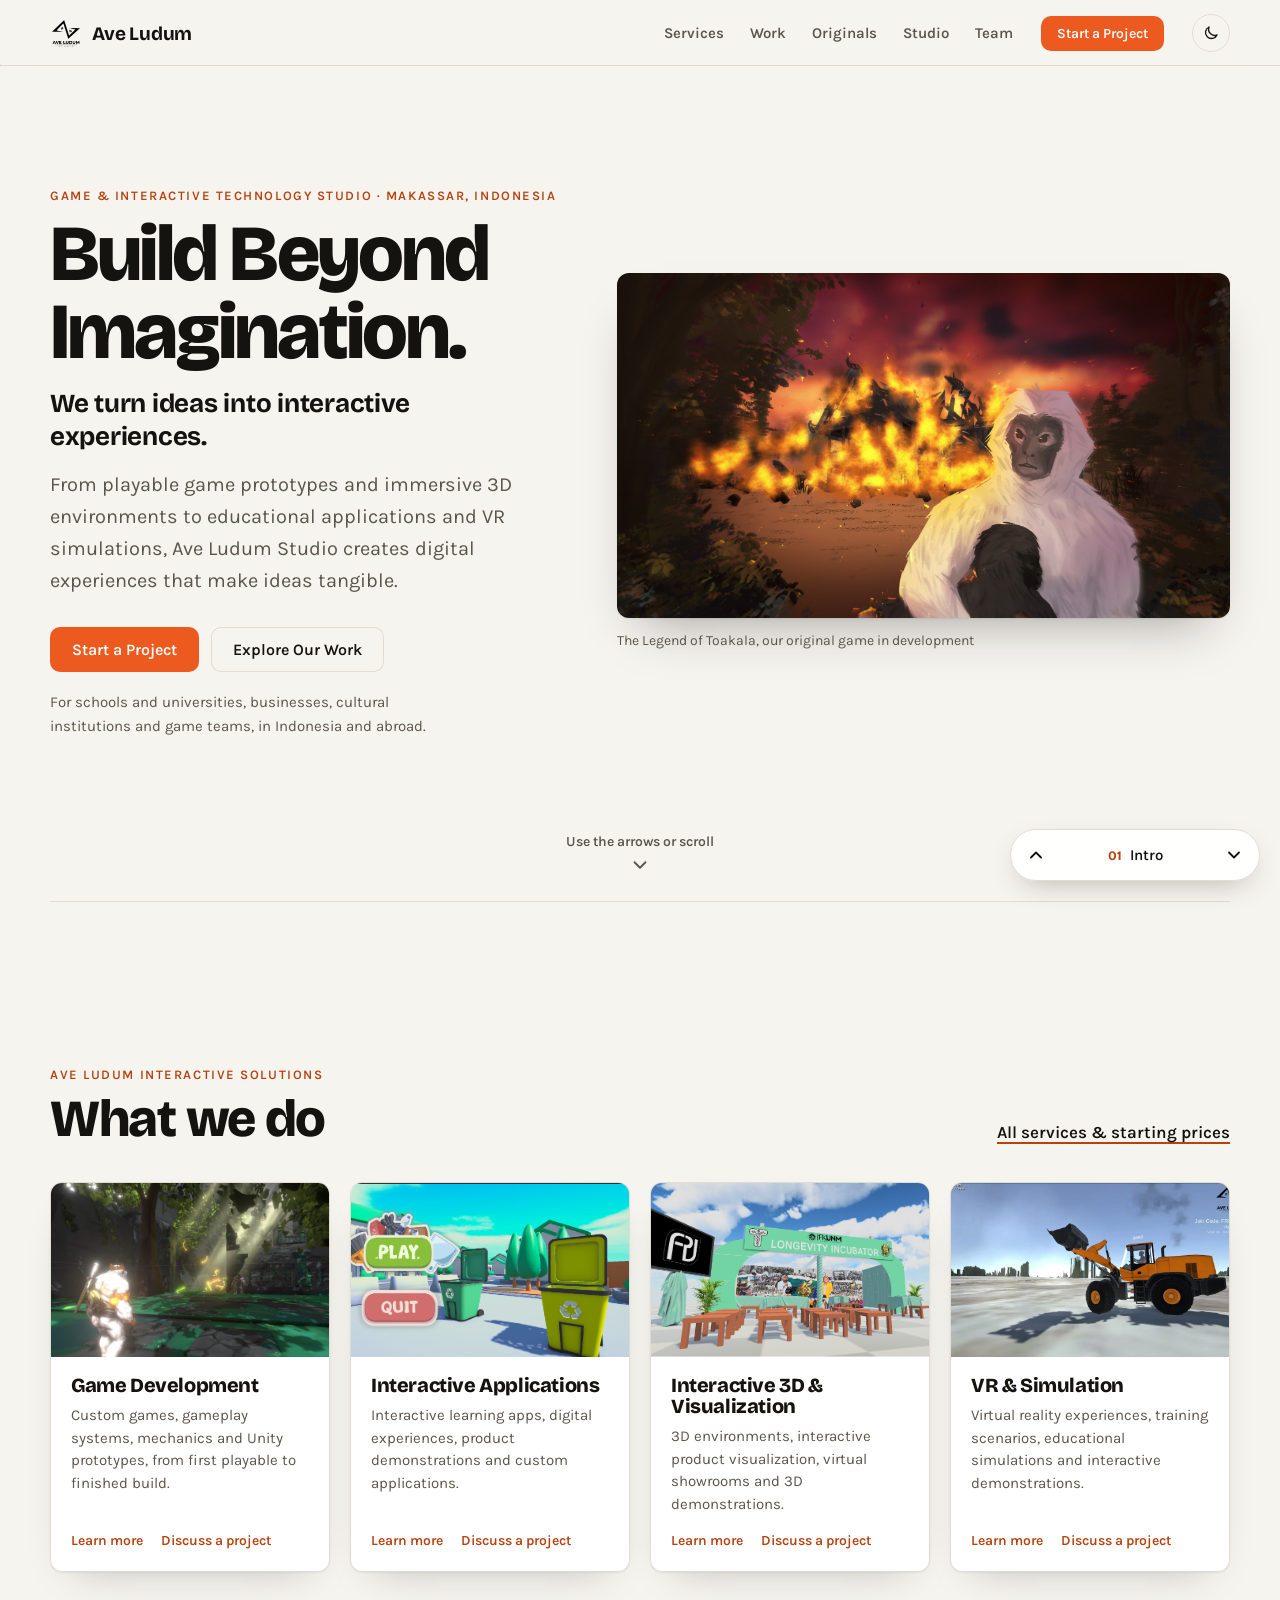
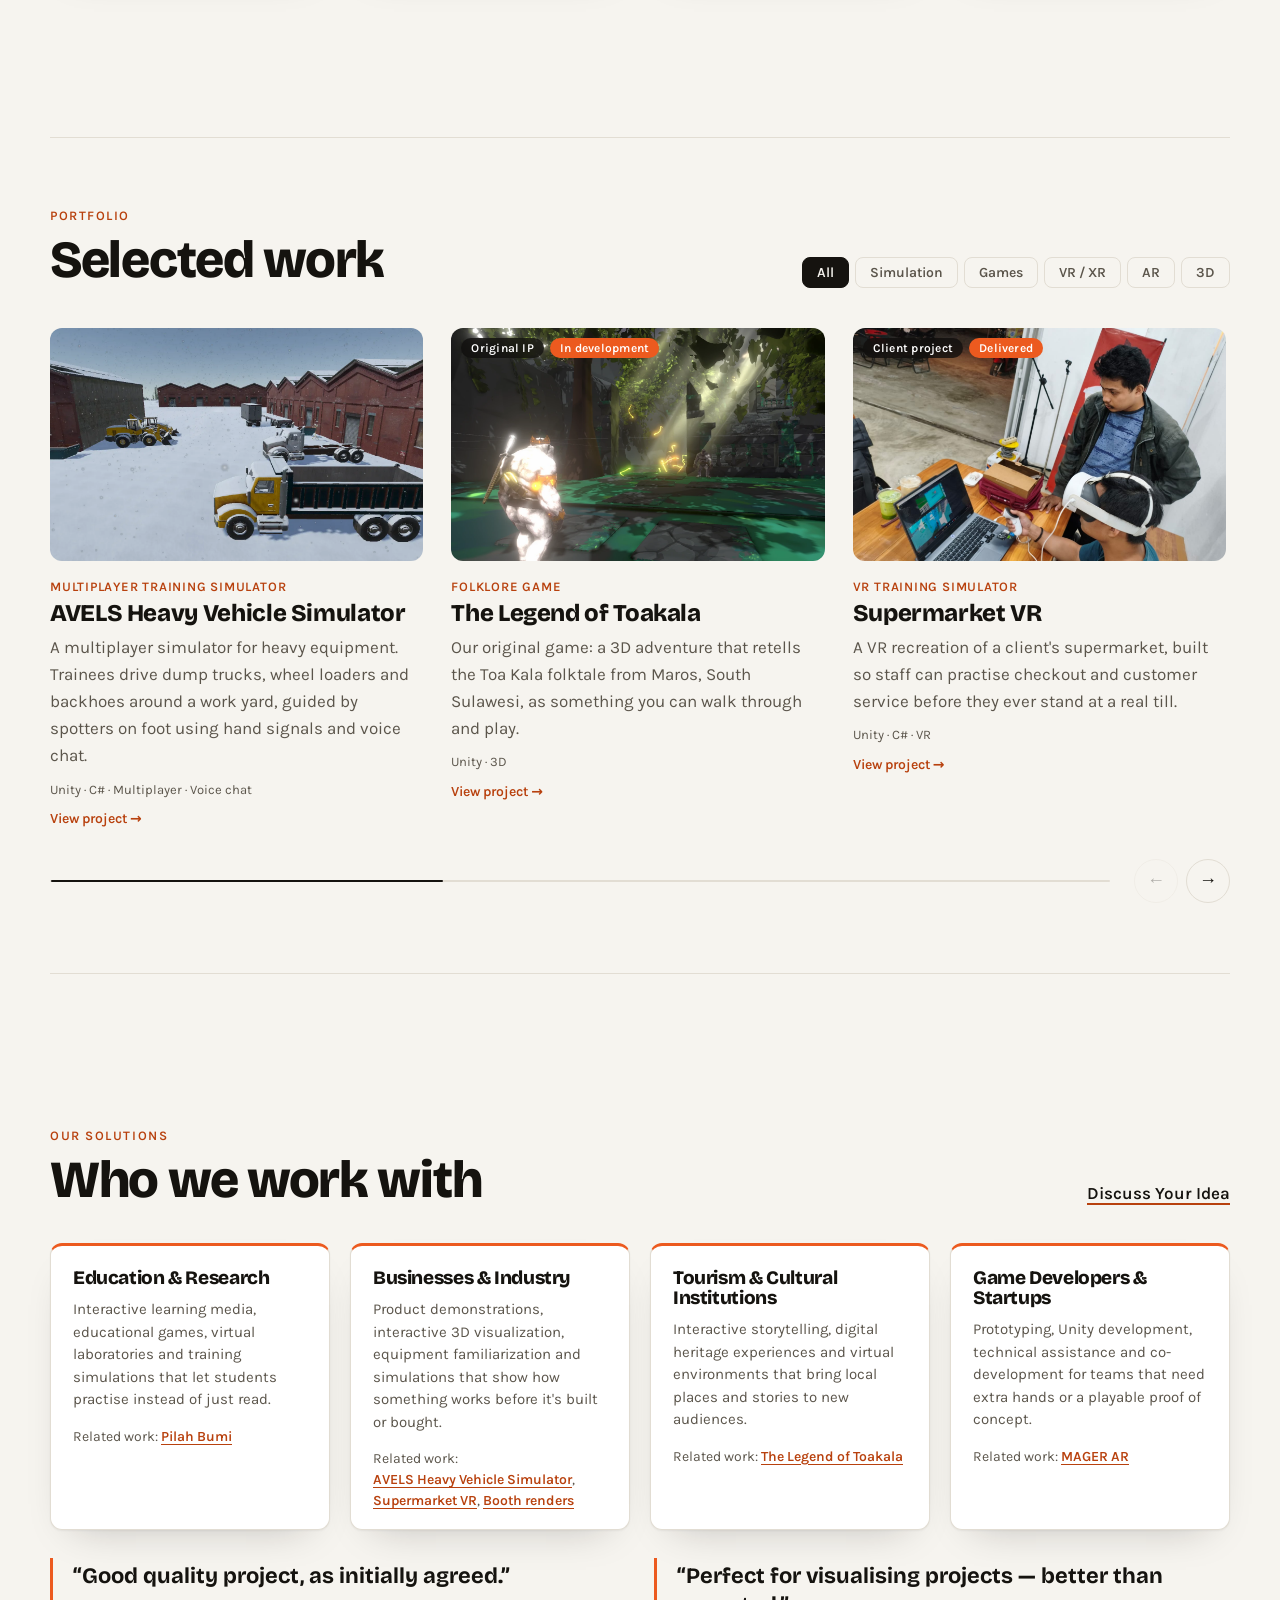
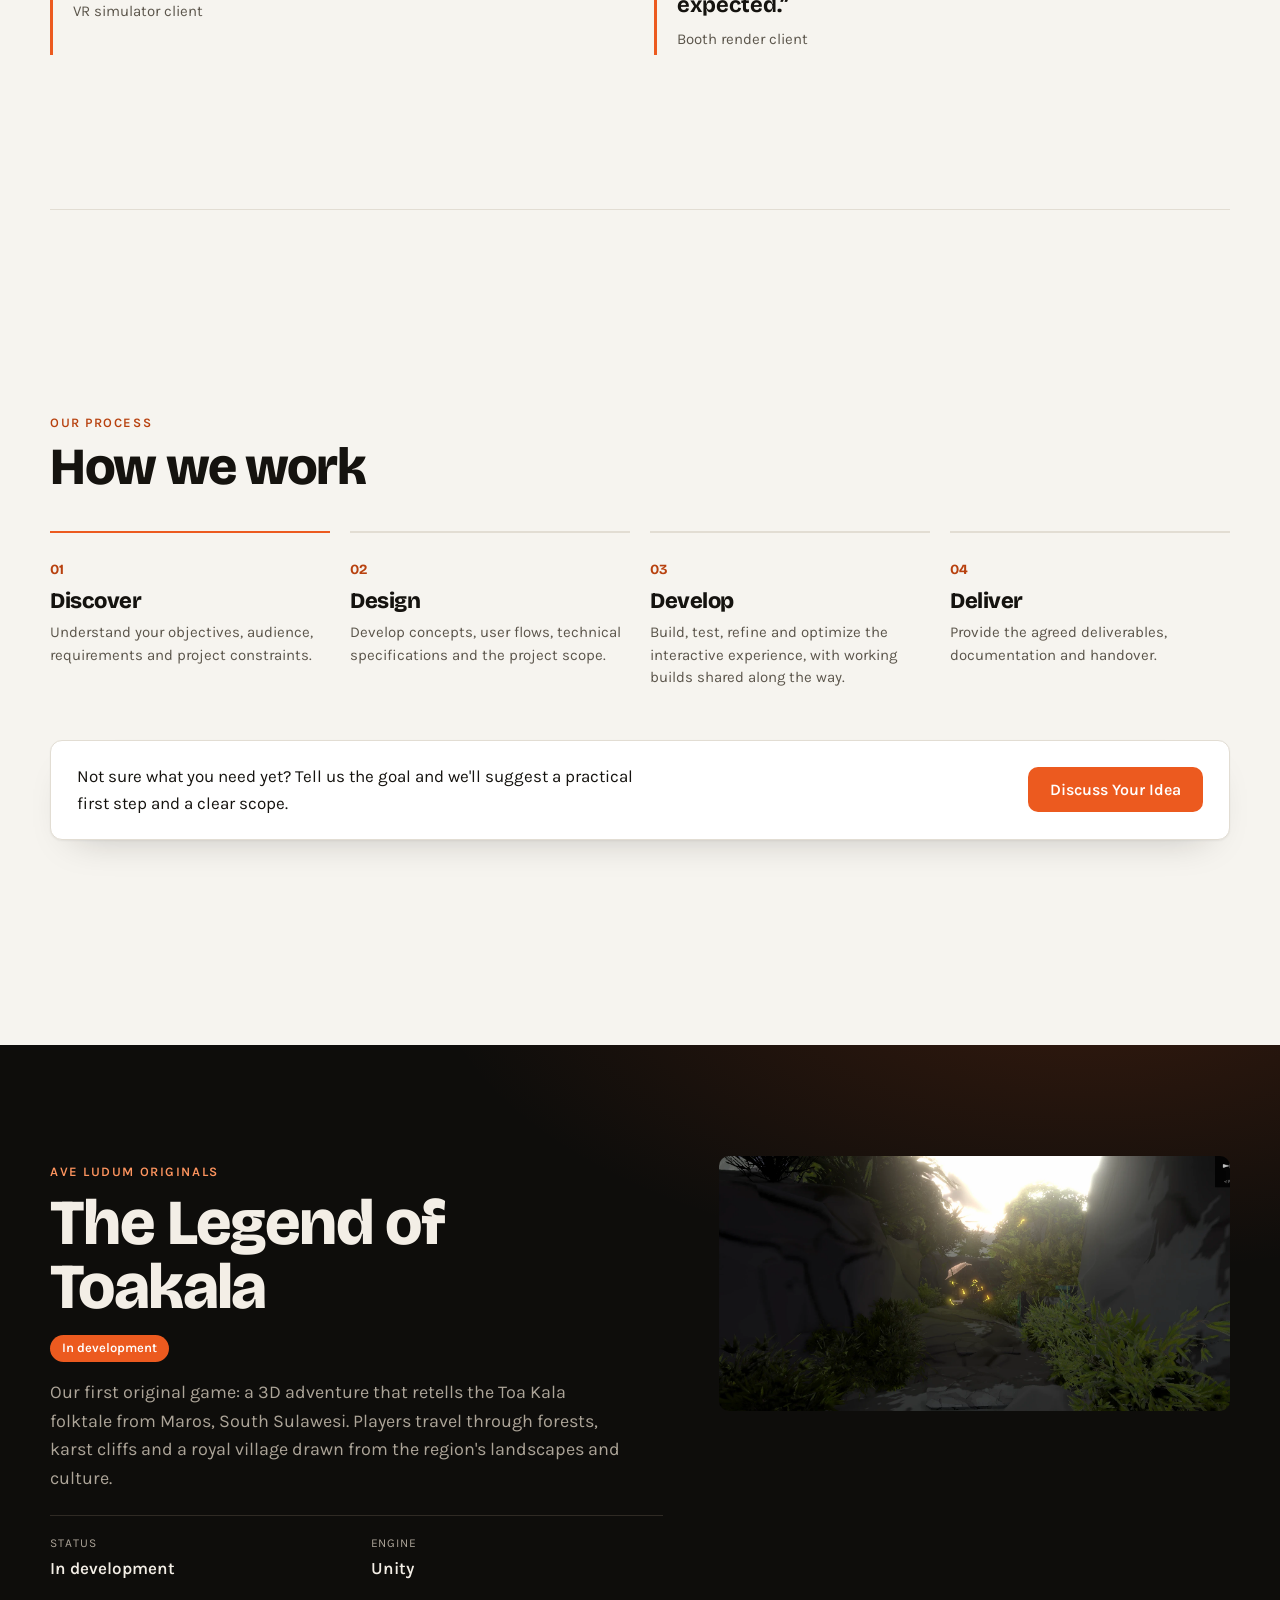
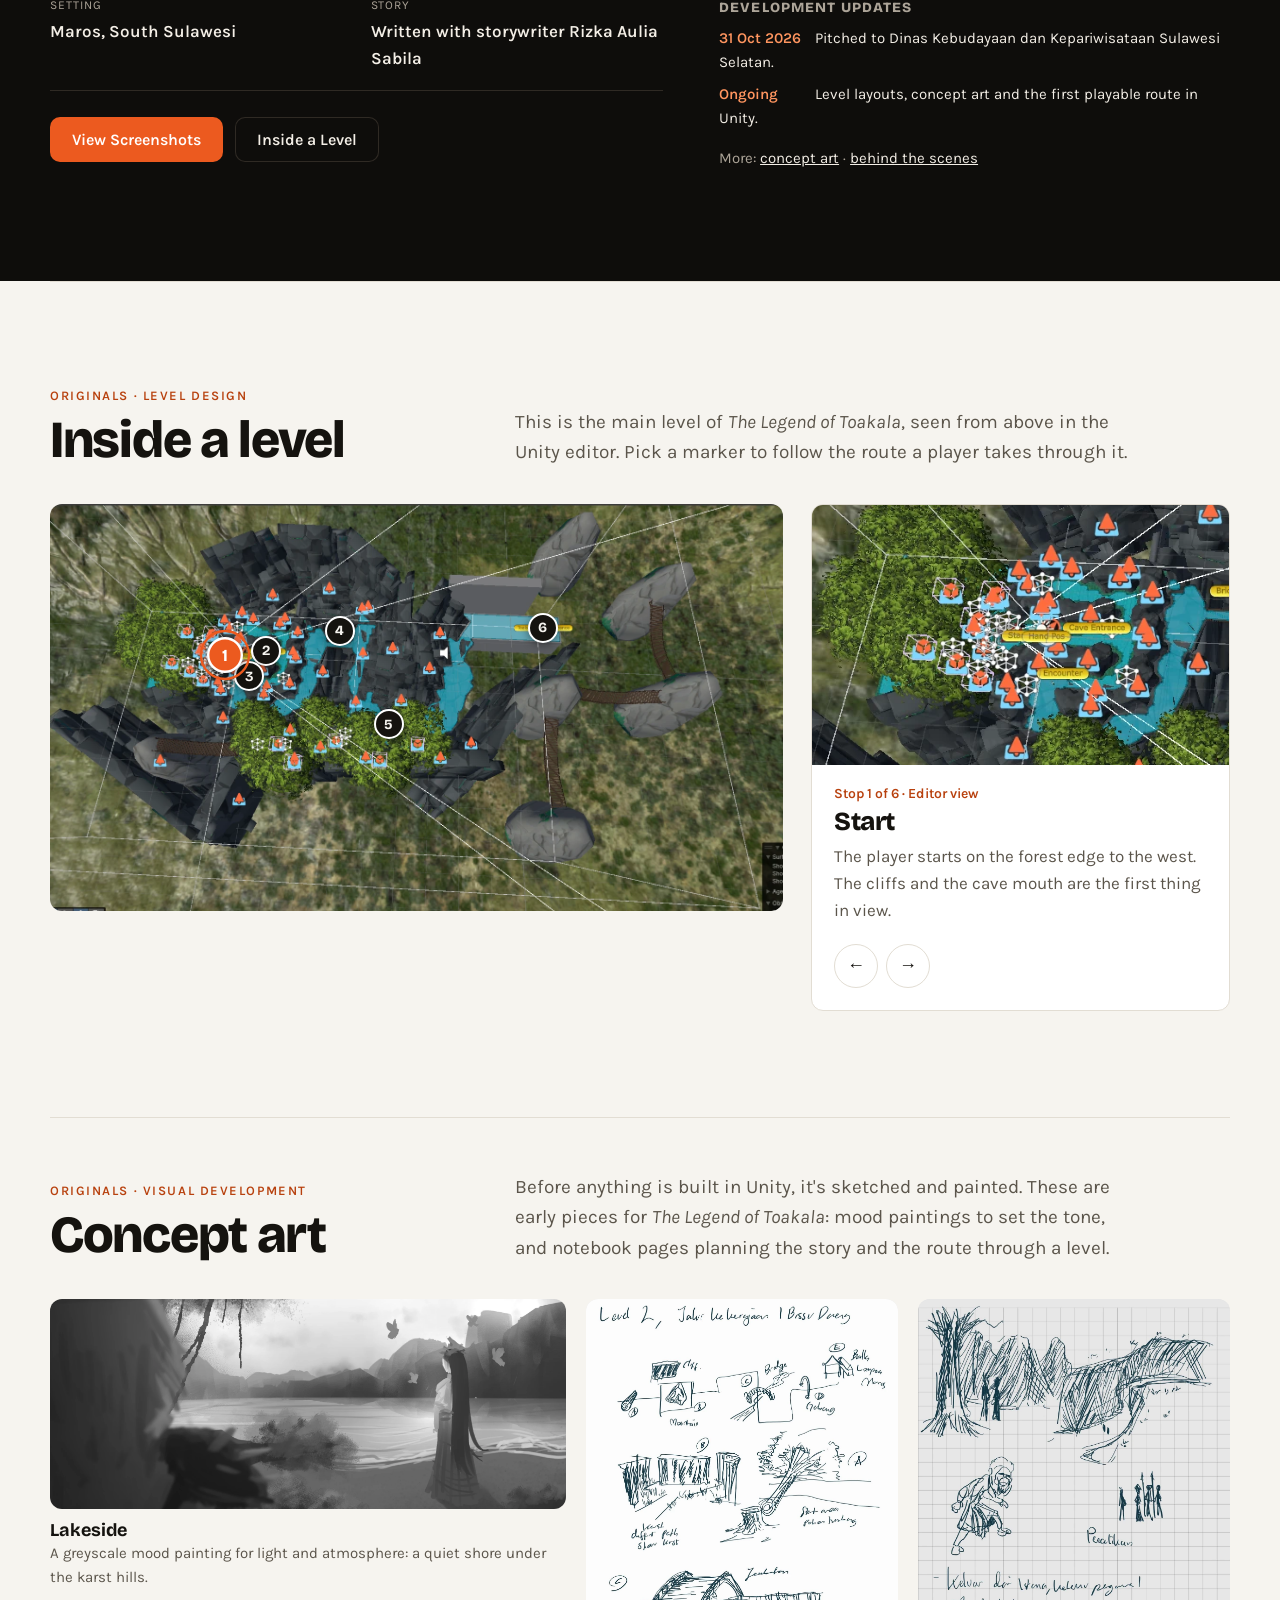
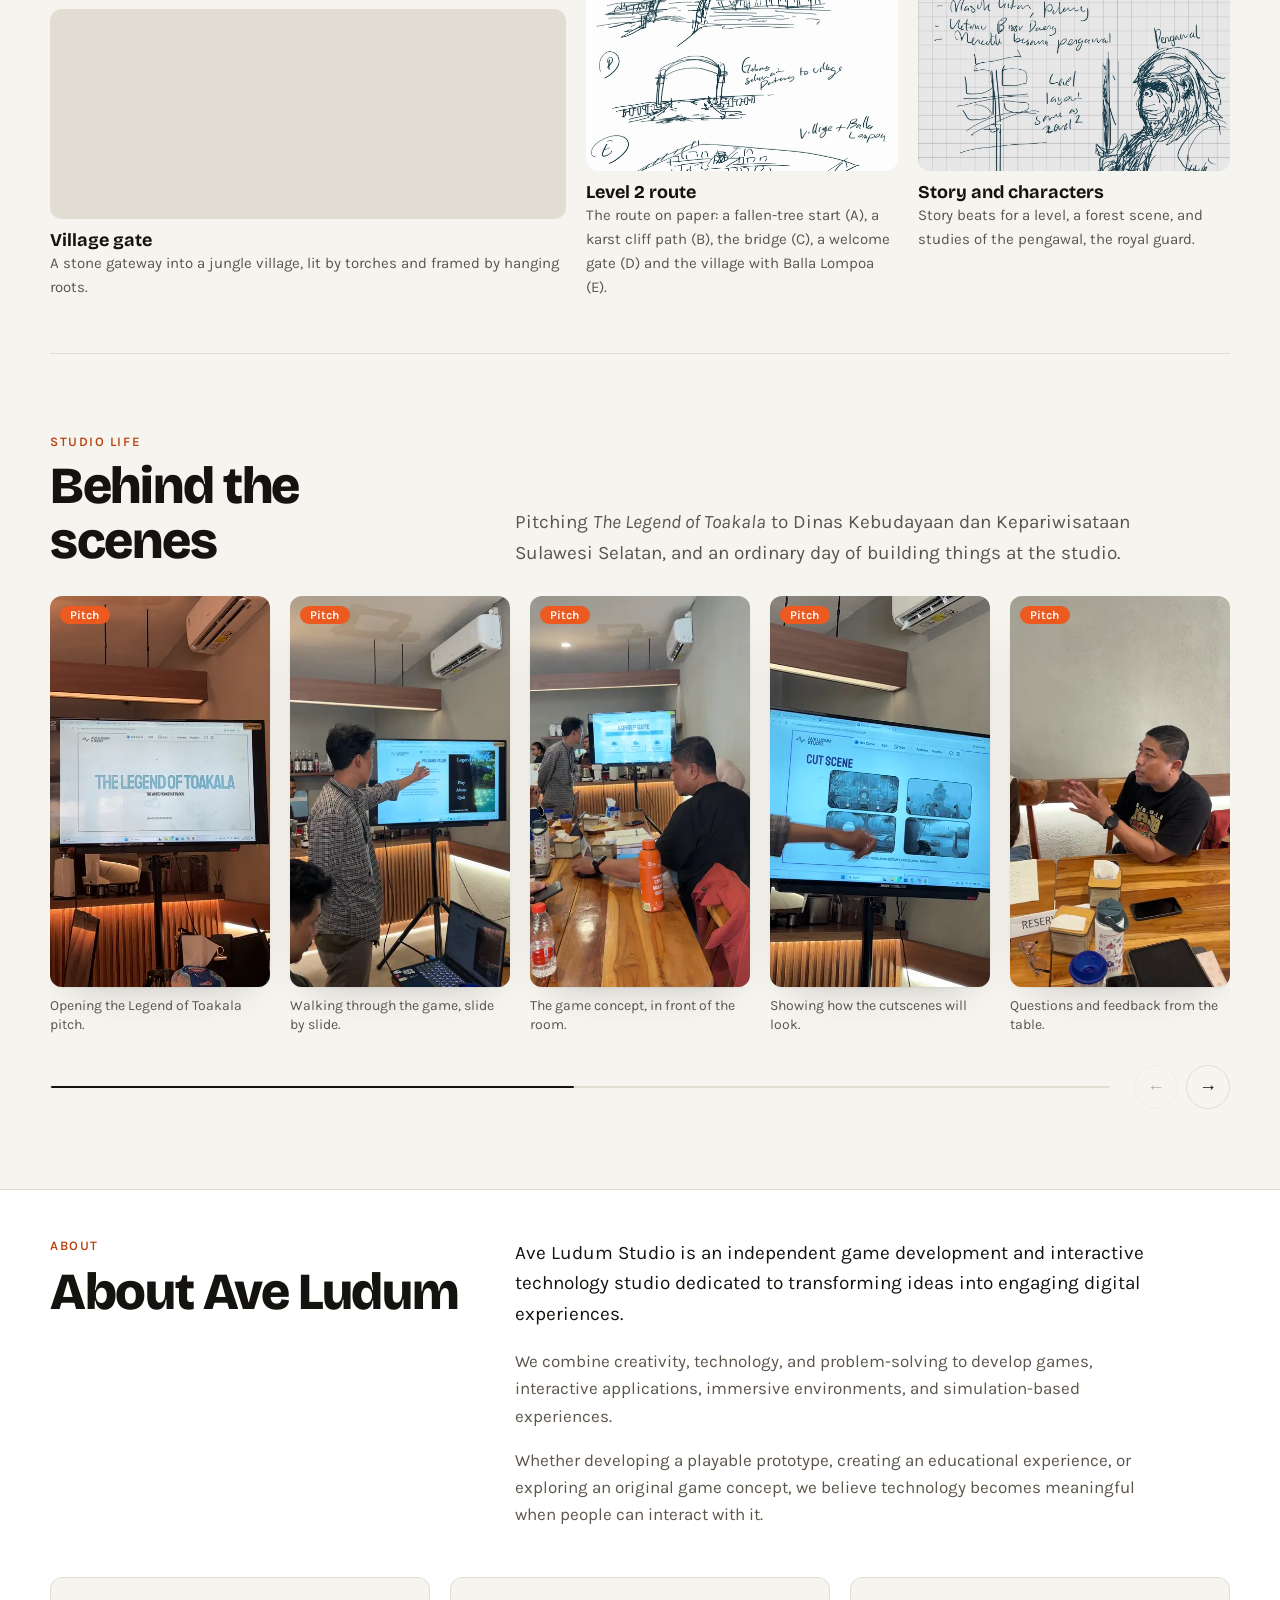
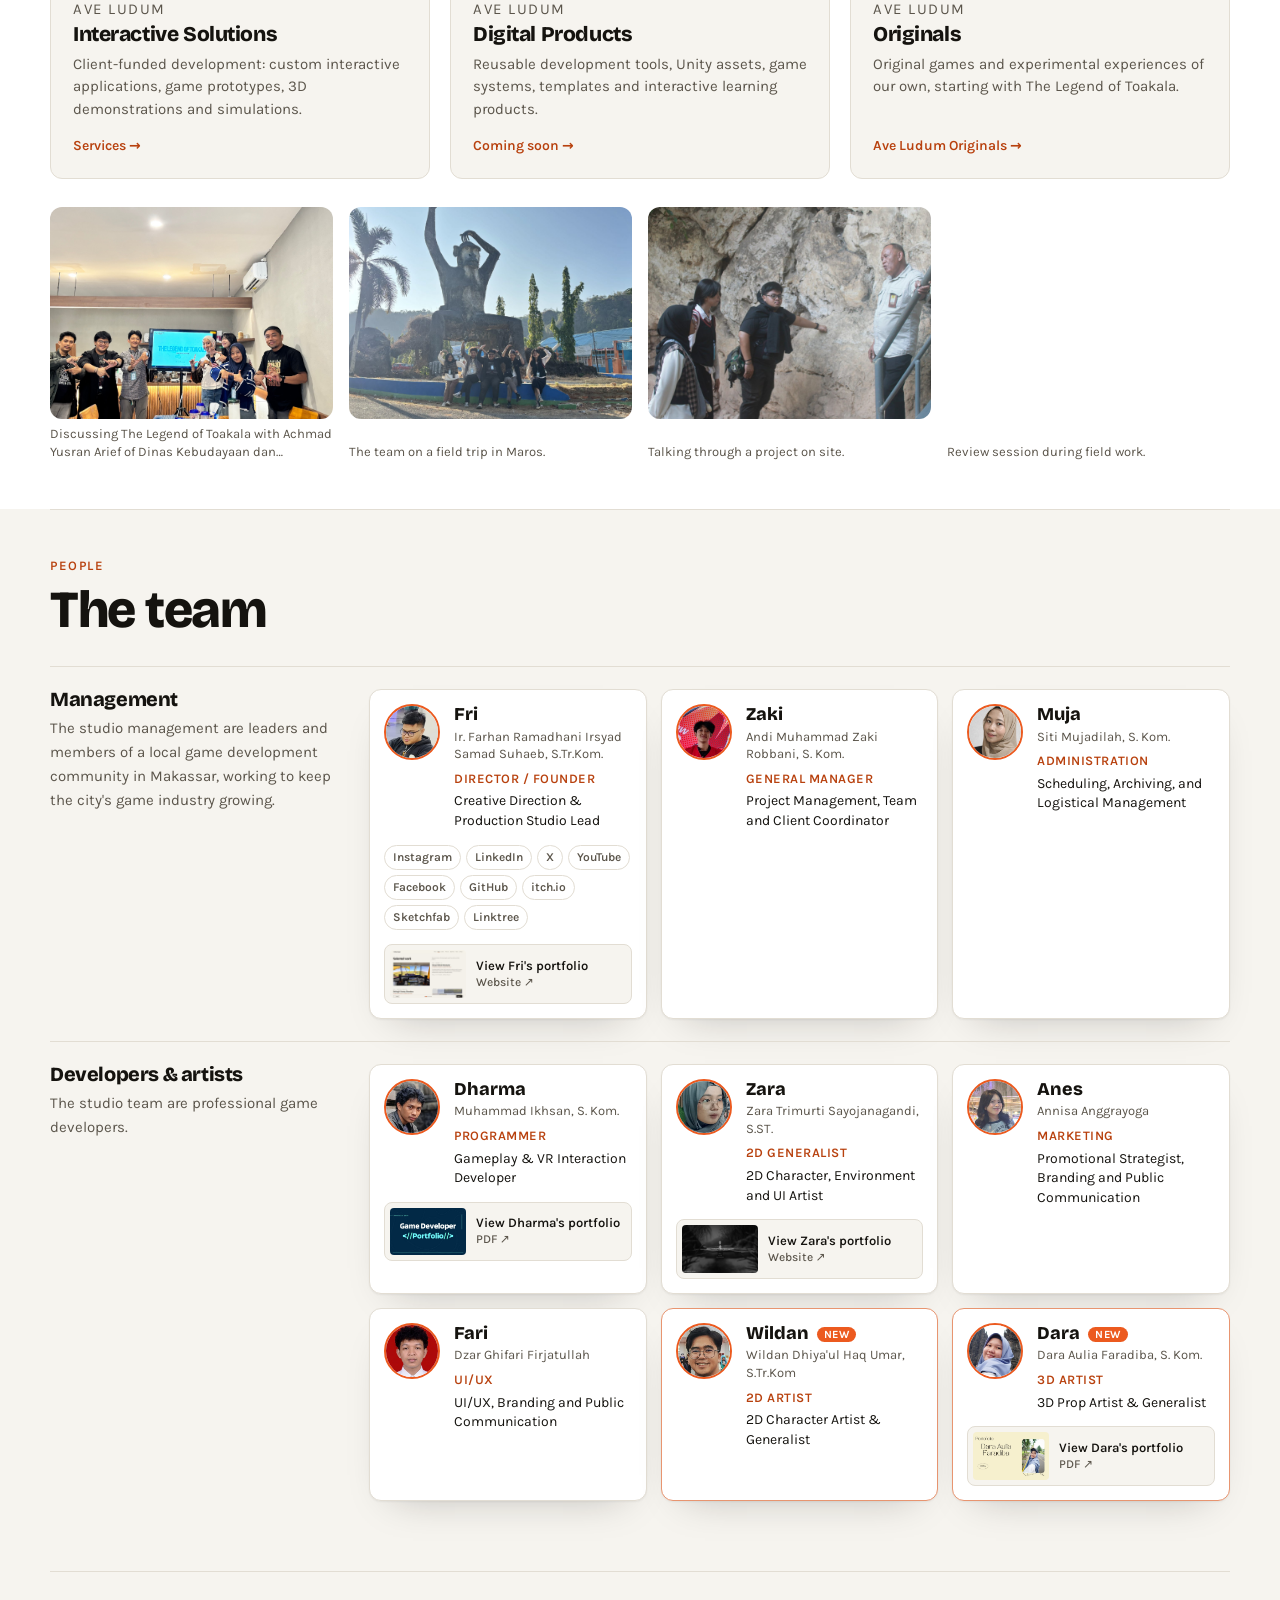
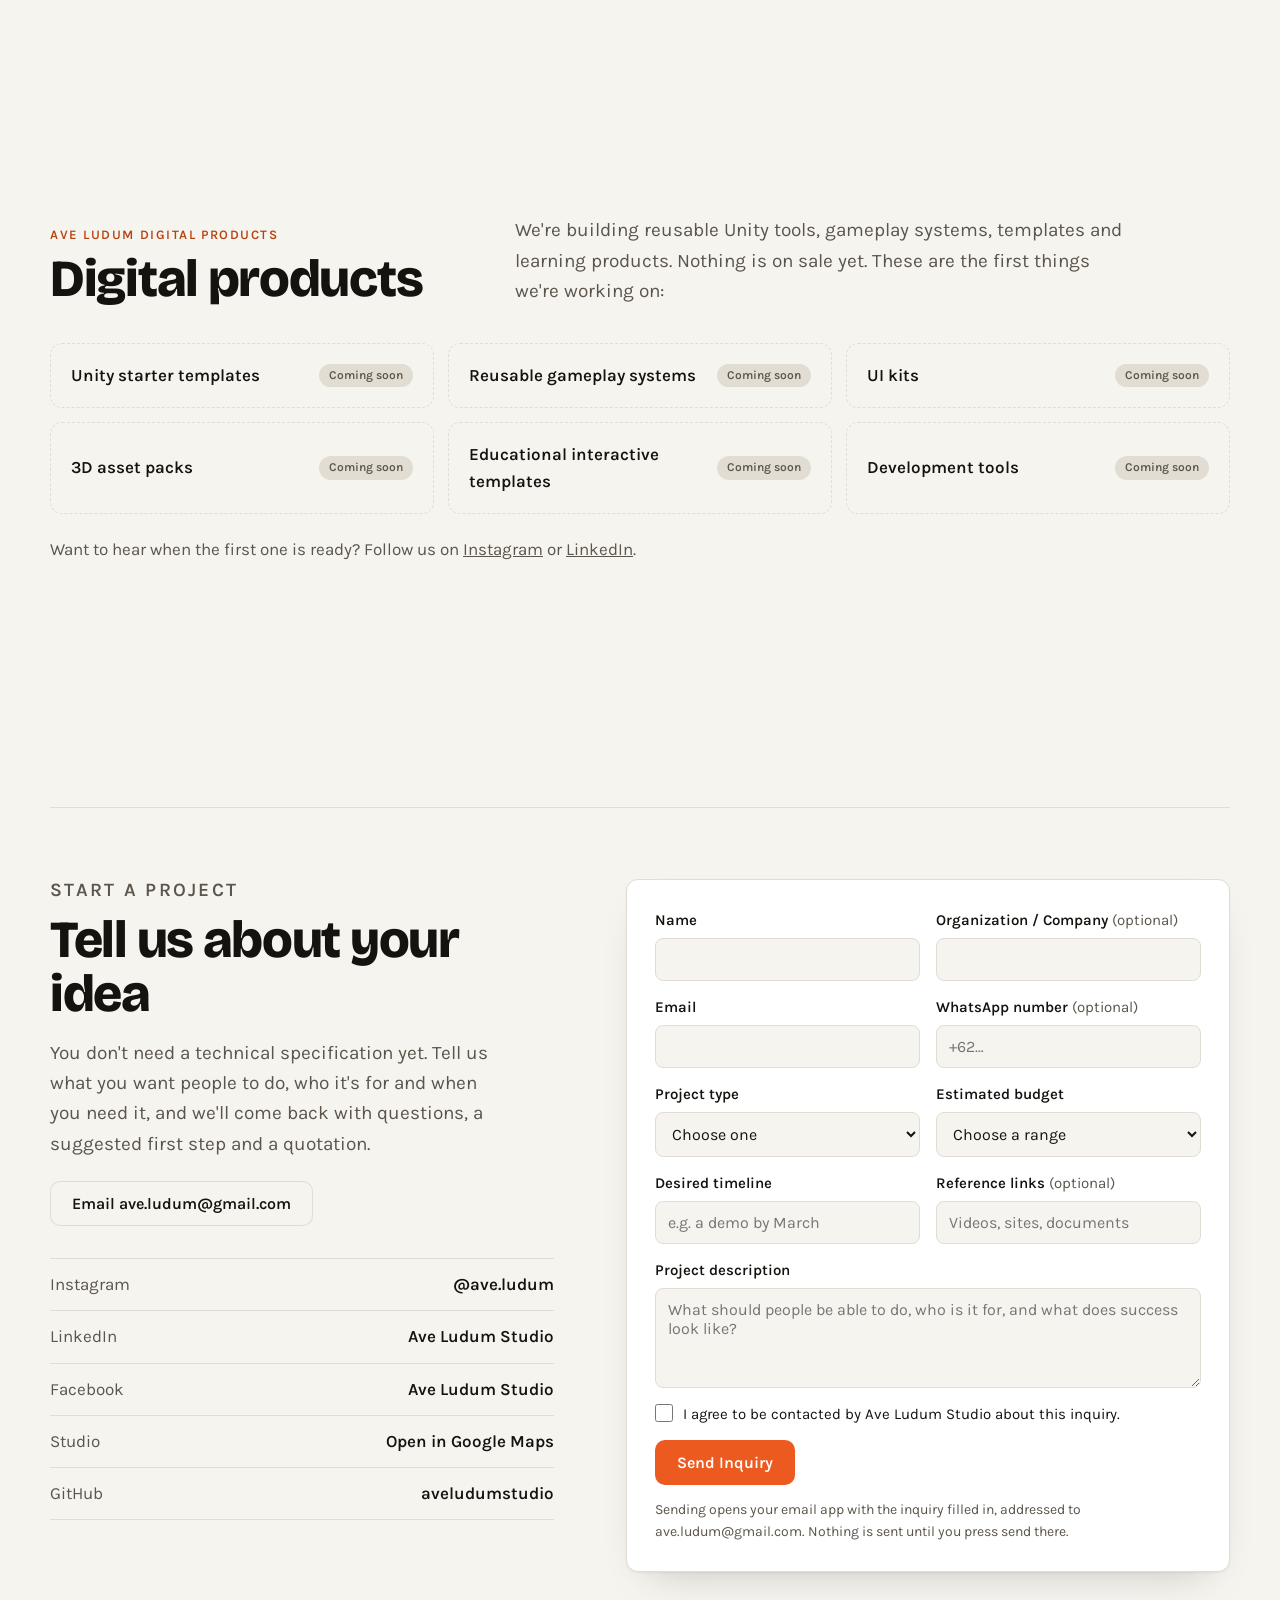
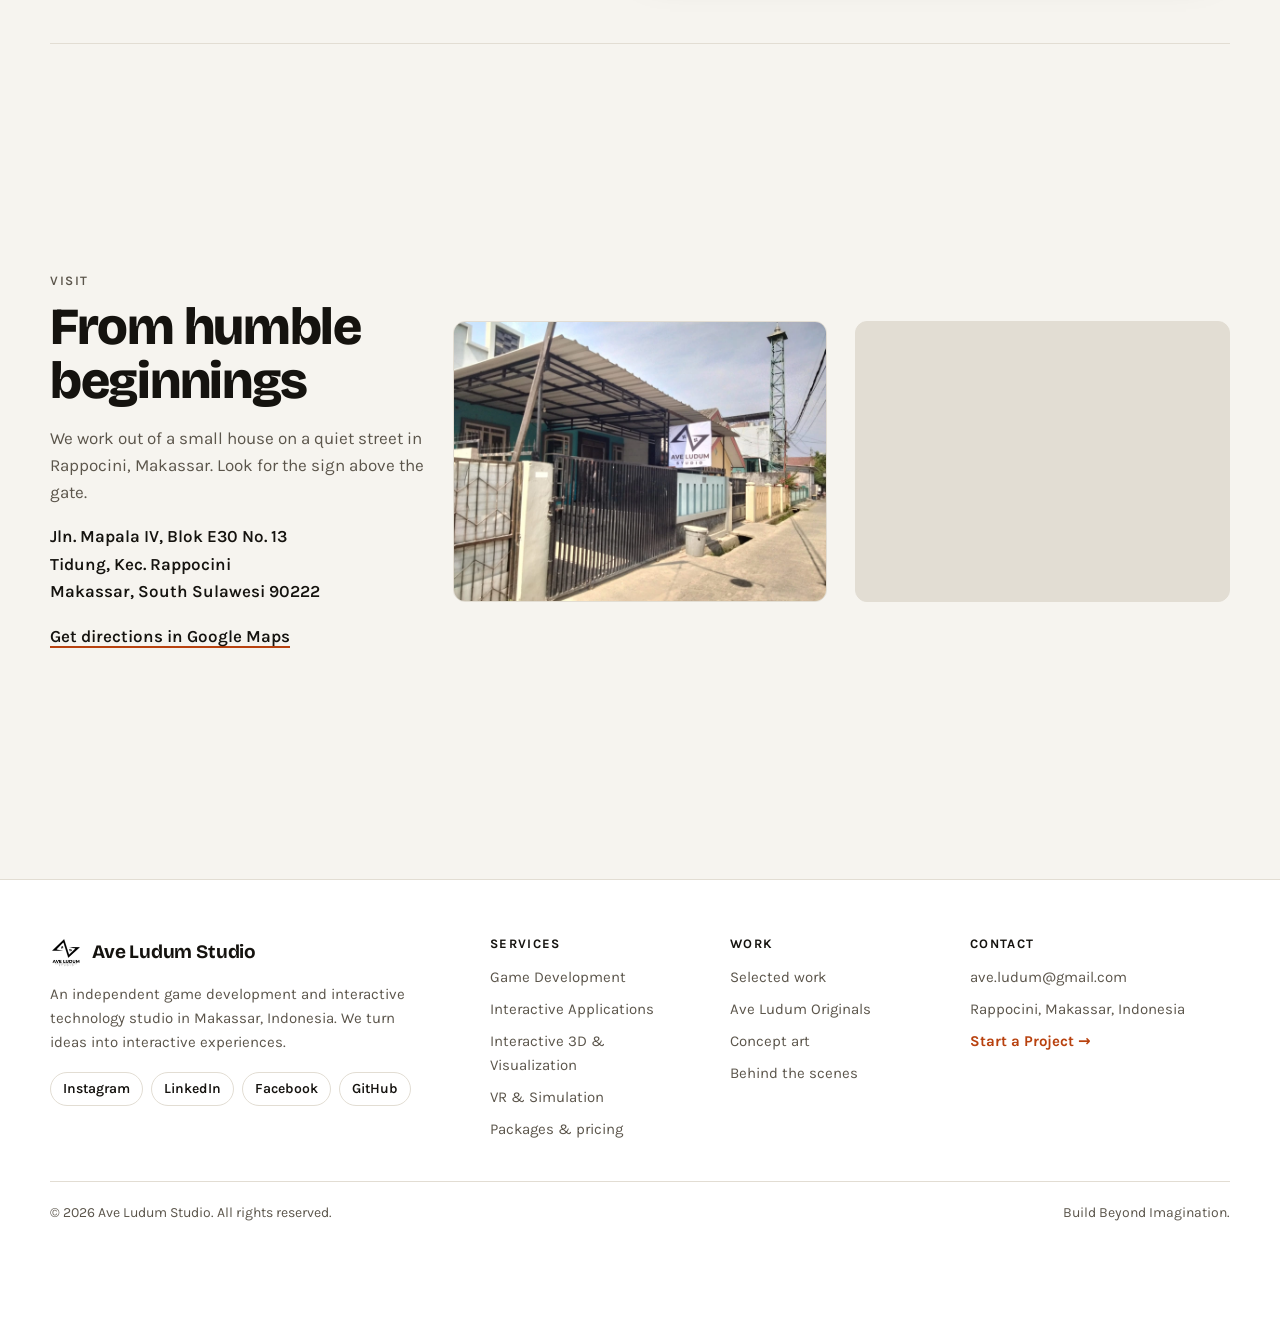
==== commit 9a7372f9: "Reposition the site as a professional interactive technology studio - New hero: Build Beyond Imagina" ====
--- a/index.html
+++ b/index.html
@@ -3,26 +3,29 @@
 <head>
 <meta charset="utf-8">
 <meta name="viewport" content="width=device-width,initial-scale=1">
-<title>Ave Ludum Studio — games, VR and 3D from Makassar</title>
-<meta name="description" content="Ave Ludum is a small game studio in Makassar, Indonesia. We make games, VR training simulators, AR apps and real-time 3D.">
+<title>Ave Ludum Studio | Game Development &amp; Interactive Technology</title>
+<meta name="description" content="Ave Ludum Studio develops custom games, Unity prototypes, interactive 3D applications, educational experiences, and VR simulations in Indonesia.">
 <meta name="author" content="Ave Ludum Studio">
-<link rel="canonical" href="https://aveludumstudio.github.io/Ave-Ludum-Website/">
+<link rel="canonical" href="https://aveludumstudio.com/">
 <meta property="og:type" content="website">
-<meta property="og:url" content="https://aveludumstudio.github.io/Ave-Ludum-Website/">
-<meta property="og:title" content="Ave Ludum Studio">
-<meta property="og:description" content="Games, VR simulators, AR and real-time 3D from Makassar, Indonesia.">
-<meta property="og:image" content="https://aveludumstudio.github.io/Ave-Ludum-Website/assets/project-key-art.jpg">
-<meta property="og:image:alt" content="Painted key art: a white monkey in front of a burning house">
+<meta property="og:site_name" content="Ave Ludum Studio">
+<meta property="og:url" content="https://aveludumstudio.com/">
+<meta property="og:title" content="Ave Ludum Studio | Game Development &amp; Interactive Technology">
+<meta property="og:description" content="We turn ideas into interactive experiences: games, Unity prototypes, interactive 3D, educational apps and VR simulations, from Makassar, Indonesia.">
+<meta property="og:image" content="https://aveludumstudio.com/assets/project-key-art.jpg">
+<meta property="og:image:alt" content="Key art from The Legend of Toakala: a white monkey in front of a burning house">
+<meta property="og:locale" content="en_US">
 <meta name="twitter:card" content="summary_large_image">
 <link rel="icon" type="image/png" href="assets/logo-ave-ludum.png">
-<meta name="theme-color" content="#fff4e0" id="themeColor">
+<meta name="theme-color" content="#f6f4ef" id="themeColor">
 <script>
 // Set the theme before first paint so dark-mode visitors don't get a white flash.
 try{var t=localStorage.getItem("ave-ludum-theme");if(t)document.documentElement.dataset.theme=t}catch(e){}
 </script>
 <link rel="preconnect" href="https://fonts.googleapis.com"><link rel="preconnect" href="https://fonts.gstatic.com" crossorigin>
 <link href="https://fonts.googleapis.com/css2?family=Bricolage+Grotesque:opsz,wght@12..96,500;12..96,700;12..96,800&family=Karla:ital,wght@0,400;0,600;1,400&display=swap" rel="stylesheet">
-<link rel="stylesheet" href="styles.css?v=20261116-1">
+<link rel="preload" as="image" href="assets/project-key-art.jpg" fetchpriority="high">
+<link rel="stylesheet" href="styles.css?v=20261120-1">
 </head>
 <body>
 <a class="skip-link" href="#main">Skip to content</a>
@@ -31,8 +34,9 @@
   <div class="shell header-inner">
     <a class="brand" href="#top"><img src="assets/logo-ave-ludum.png" alt="" width="36" height="36">Ave Ludum</a>
     <nav aria-label="Main">
-      <a href="#work">Work</a><a href="#level-design">Level</a><a href="#concept-art">Art</a><a href="#studio">Studio</a><a href="#behind-the-scenes">BTS</a><a href="#team">Team</a><a href="#services">Services</a><a href="#contact">Contact</a>
+      <a href="#services">Services</a><a href="#work">Work</a><a href="#originals">Originals</a><a href="#studio">Studio</a><a href="#team">Team</a>
     </nav>
+    <a class="button button-sm header-cta" href="#contact">Start a Project</a>
     <button class="theme-toggle" id="themeToggle" type="button" aria-label="Toggle dark mode">
       <svg class="icon-moon" viewBox="0 0 24 24" aria-hidden="true"><path d="M20 14.5A8 8 0 0 1 9.5 4a8 8 0 1 0 10.5 10.5Z"/></svg>
       <svg class="icon-sun" viewBox="0 0 24 24" aria-hidden="true"><circle cx="12" cy="12" r="4"/><path d="M12 2v2M12 20v2M4.9 4.9l1.4 1.4M17.7 17.7l1.4 1.4M2 12h2M20 12h2M4.9 19.1l1.4-1.4M17.7 6.3l1.4-1.4"/></svg>
@@ -57,17 +61,19 @@
 <main id="main">
 <section class="hero shell chapter" id="top" data-title="Intro">
   <div class="hero-copy">
-    <p class="hero-place">Unity development • Interactive 3D • VR simulation</p>
-    <h1>Build a <em>playable</em> idea—not just a pitch deck.</h1>
-    <p class="lead">Ave Ludum Studio helps teams turn concepts into working interactive experiences: Unity prototypes, product demos, training simulations, and custom game systems. Based in Makassar, Indonesia. Working with clients remotely across Indonesia.</p>
+    <p class="eyebrow">Game &amp; interactive technology studio · Makassar, Indonesia</p>
+    <h1>Build Beyond Imagination.</h1>
+    <p class="hero-sub">We turn ideas into interactive experiences.</p>
+    <p class="lead">From playable game prototypes and immersive 3D environments to educational applications and VR simulations, Ave Ludum Studio creates digital experiences that make ideas tangible.</p>
     <div class="hero-actions">
-      <a class="button" href="#contact">Discuss Your Project</a>
-      <a class="link" href="#work">View Selected Work</a>
-    </div>
-    <p class="hero-micro">Tell us the goal, target platform, and deadline. We’ll recommend a practical first step and a clear scope.</p>
+      <a class="button" href="#contact">Start a Project</a>
+      <a class="button button-ghost" href="#work">Explore Our Work</a>
+    </div>
+    <p class="hero-micro">For schools and universities, businesses, cultural institutions and game teams, in Indonesia and abroad.</p>
   </div>
   <figure class="hero-art">
-    <img src="assets/project-key-art.jpg" alt="Painted key art: a white monkey holding a dark infant in front of a burning wooden house" width="2048" height="1152" fetchpriority="high">
+    <img src="assets/project-key-art.jpg" alt="Key art from The Legend of Toakala: a white monkey holding a dark infant in front of a burning wooden house" width="2048" height="1152" fetchpriority="high">
+    <figcaption>The Legend of Toakala, our original game in development</figcaption>
   </figure>
   <button type="button" class="hero-next" data-go="next">
     <span>Use the arrows or scroll</span>
@@ -75,9 +81,23 @@
   </button>
 </section>
 
+<section id="services" class="section shell chapter" data-title="What we do">
+  <div class="section-head">
+    <div>
+      <p class="eyebrow">Ave Ludum Interactive Solutions</p>
+      <h2>What we do</h2>
+    </div>
+    <a class="link" href="services.html">All services &amp; starting prices</a>
+  </div>
+  <div class="offer-grid" id="whatWeDo"></div>
+</section>
+
 <section id="work" class="section shell chapter" data-title="Selected work">
   <div class="section-head">
-    <h2>Selected work</h2>
+    <div>
+      <p class="eyebrow">Portfolio</p>
+      <h2>Selected work</h2>
+    </div>
     <div class="filters" id="filters" role="group" aria-label="Filter projects"></div>
   </div>
   <div class="carousel">
@@ -92,9 +112,62 @@
   </div>
 </section>
 
+<section id="solutions" class="section shell chapter" data-title="Who we work with">
+  <div class="section-head">
+    <div>
+      <p class="eyebrow">Our solutions</p>
+      <h2>Who we work with</h2>
+    </div>
+    <a class="link" href="#contact">Discuss Your Idea</a>
+  </div>
+  <div class="segment-grid" id="segments"></div>
+  <div class="quotes" id="quotes"></div>
+</section>
+
+<section id="process" class="section shell chapter" data-title="How we work">
+  <div class="section-head">
+    <div>
+      <p class="eyebrow">Our process</p>
+      <h2>How we work</h2>
+    </div>
+  </div>
+  <ol class="process" id="processSteps"></ol>
+  <div class="process-cta">
+    <p>Not sure what you need yet? Tell us the goal and we'll suggest a practical first step and a clear scope.</p>
+    <a class="button" href="#contact">Discuss Your Idea</a>
+  </div>
+</section>
+
+<section id="originals" class="section originals band-dark chapter" data-title="Originals">
+  <div class="shell">
+    <div class="originals-layout">
+      <div class="originals-copy">
+        <p class="eyebrow">Ave Ludum Originals</p>
+        <h2 id="originalsTitle"></h2>
+        <p class="originals-status" id="originalsStatus"></p>
+        <p class="originals-text" id="originalsText"></p>
+        <dl class="originals-facts" id="originalsFacts"></dl>
+        <div class="originals-actions">
+          <button type="button" class="button" id="originalsShots">View Screenshots</button>
+          <a class="button button-ghost" href="#level-design">Inside a Level</a>
+        </div>
+      </div>
+      <div class="originals-side">
+        <div class="originals-images" id="originalsImages"></div>
+        <h3>Development updates</h3>
+        <ol class="originals-updates" id="originalsUpdates"></ol>
+        <p class="originals-more">More: <a href="#concept-art">concept art</a> · <a href="#behind-the-scenes">behind the scenes</a></p>
+      </div>
+    </div>
+  </div>
+</section>
+
 <section id="level-design" class="section shell level chapter" data-title="Inside a level">
   <div class="level-intro">
-    <h2>Inside a level</h2>
+    <div>
+      <p class="eyebrow">Originals · Level design</p>
+      <h2>Inside a level</h2>
+    </div>
     <p>This is the main level of <em>The Legend of Toakala</em>, seen from above in the Unity editor. Pick a marker to follow the route a player takes through it.</p>
   </div>
   <div class="level-layout">
@@ -117,26 +190,21 @@
 
 <section id="concept-art" class="section shell concept chapter" data-title="Concept art">
   <div class="level-intro">
-    <h2>Concept art</h2>
+    <div>
+      <p class="eyebrow">Originals · Visual development</p>
+      <h2>Concept art</h2>
+    </div>
     <p>Before anything is built in Unity, it's sketched and painted. These are early pieces for <em>The Legend of Toakala</em>: mood paintings to set the tone, and notebook pages planning the story and the route through a level.</p>
   </div>
   <div class="concept-grid" id="conceptGrid"></div>
-</section>
-
-<section id="studio" class="section studio chapter" data-title="The studio">
-  <div class="shell">
-    <div class="studio-intro">
-      <h2>About the studio</h2>
-      <div class="studio-copy" id="studioCopy"></div>
-    </div>
-    <div class="photos" id="photos"></div>
-    <div class="quotes" id="quotes"></div>
-  </div>
 </section>
 
 <section id="behind-the-scenes" class="section shell reel-section chapter" data-title="Behind the scenes">
   <div class="level-intro">
-    <h2>Behind the scenes</h2>
+    <div>
+      <p class="eyebrow">Studio life</p>
+      <h2>Behind the scenes</h2>
+    </div>
     <p>Pitching <em>The Legend of Toakala</em> to Dinas Kebudayaan dan Kepariwisataan Sulawesi Selatan, and an ordinary day of building things at the studio.</p>
   </div>
   <div class="carousel">
@@ -151,7 +219,22 @@
   </div>
 </section>
 
+<section id="studio" class="section studio chapter" data-title="About">
+  <div class="shell">
+    <div class="studio-intro">
+      <div>
+        <p class="eyebrow">About</p>
+        <h2>About Ave Ludum</h2>
+      </div>
+      <div class="studio-copy" id="studioCopy"></div>
+    </div>
+    <ul class="divisions" id="divisions"></ul>
+    <div class="photos" id="photos"></div>
+  </div>
+</section>
+
 <section id="team" class="section shell team chapter" data-title="The team">
+  <p class="eyebrow">People</p>
   <h2>The team</h2>
   <div class="team-group">
     <div class="team-head"><h3>Management</h3><p id="teamManagementIntro"></p></div>
@@ -163,55 +246,67 @@
   </div>
 </section>
 
-<section id="services" class="section shell services chapter" data-title="What we do">
-  <div>
-    <h2>What we do</h2>
-    <dl class="service-list" id="serviceList"></dl>
-  </div>
-  <div>
-    <h3>How we work</h3>
-    <ol class="process" id="process"></ol>
-  </div>
-</section>
-
-<section id="contact" class="section shell contact chapter" data-title="Contact">
-  <div>
-    <h2>Have a project in mind?</h2>
-    <p>Send us a short brief. You don't need a technical specification yet—just tell us what you want people to do, what success looks like, and when you need it.</p>
-    <p class="contact-direct">Prefer email? <a href="mailto:ave.ludum@gmail.com">Contact us directly.</a></p>
+<section id="products" class="section shell chapter" data-title="Digital products">
+  <div class="level-intro">
+    <div>
+      <p class="eyebrow">Ave Ludum Digital Products</p>
+      <h2>Digital products</h2>
+    </div>
+    <p id="productsIntro"></p>
+  </div>
+  <div id="productsList"></div>
+</section>
+
+<section id="contact" class="section shell contact chapter" data-title="Start a project">
+  <div class="contact-side">
+    <p class="eyebrow">Start a project</p>
+    <h2>Tell us about your idea</h2>
+    <p>You don't need a technical specification yet. Tell us what you want people to do, who it's for and when you need it, and we'll come back with questions, a suggested first step and a quotation.</p>
+    <div class="contact-quick">
+      <a class="button button-ghost" id="whatsappLink" href="#" target="_blank" rel="noopener" hidden>Chat on WhatsApp</a>
+      <a class="button button-ghost" href="mailto:ave.ludum@gmail.com">Email ave.ludum@gmail.com</a>
+    </div>
     <ul class="contact-links" id="contactLinks"></ul>
   </div>
-  <form class="contact-form" id="contactForm">
+  <form class="contact-form" id="contactForm" novalidate>
     <div class="form-row">
       <label>Name<input name="name" autocomplete="name" required></label>
-      <label>Work email / WhatsApp<input name="reply" autocomplete="email" required></label>
+      <label><span>Organization / Company <span class="optional">(optional)</span></span><input name="organization" autocomplete="organization"></label>
     </div>
     <div class="form-row">
-      <label><span>Company <span class="optional">(optional)</span></span><input name="company" autocomplete="organization"></label>
+      <label>Email<input name="email" type="email" autocomplete="email" required></label>
+      <label><span>WhatsApp number <span class="optional">(optional)</span></span><input name="whatsapp" type="tel" autocomplete="tel" inputmode="tel" placeholder="+62…"></label>
+    </div>
+    <div class="form-row">
       <label>Project type
-        <select name="project"><option>Unity prototype</option><option>Interactive 3D</option><option>Training simulation</option><option>VR</option><option>Game feature</option><option>Unsure</option></select>
+        <select name="projectType" required>
+          <option value="">Choose one</option>
+          <option>Game Development</option><option>Game Prototype / MVP</option><option>Interactive 3D Application</option><option>Product Visualization</option><option>Educational Application</option><option>VR / Simulation</option><option>Unity Technical Support</option><option>Other</option>
+        </select>
       </label>
+      <label>Estimated budget
+        <select name="budget" required>
+          <option value="">Choose a range</option>
+          <option>Below Rp1,000,000</option><option>Rp1,000,000–3,000,000</option><option>Rp3,000,000–5,000,000</option><option>Rp5,000,000–10,000,000</option><option>Rp10,000,000–25,000,000</option><option>Above Rp25,000,000</option><option>Not sure yet</option>
+        </select>
+      </label>
     </div>
     <div class="form-row">
-      <label>Target platform<input name="platform" placeholder="e.g. PC, Android, Quest" required></label>
-      <label>Target deadline<input name="deadline" placeholder="e.g. end of March" required></label>
-    </div>
-    <label>Goal / problem<textarea name="brief" rows="3" placeholder="What should people be able to do, and what does success look like?" required></textarea></label>
-    <div class="form-row">
-      <label>Budget range
-        <select name="budget"><option>Rp1.5–4m</option><option>Rp4–8m</option><option>Rp8–15m</option><option>Rp15m+</option><option selected>Not sure</option></select>
-      </label>
-      <label><span>Reference links <span class="optional">(optional)</span></span><input name="links" type="text" inputmode="url" placeholder="Videos, sites, docs"></label>
-    </div>
-    <label class="consent"><input type="checkbox" name="consent" required> I agree to be contacted by Ave Ludum Studio about this enquiry.</label>
-    <button class="button" type="submit">Request a Project Quote</button>
-    <p class="form-note">This opens your email app with the message filled in. Nothing is sent until you hit send.</p>
+      <label>Desired timeline<input name="timeline" placeholder="e.g. a demo by March" required></label>
+      <label><span>Reference links <span class="optional">(optional)</span></span><input name="links" inputmode="url" placeholder="Videos, sites, documents"></label>
+    </div>
+    <label>Project description<textarea name="description" rows="4" placeholder="What should people be able to do, who is it for, and what does success look like?" required></textarea></label>
+    <label class="consent"><input type="checkbox" name="consent" required> I agree to be contacted by Ave Ludum Studio about this inquiry.</label>
+    <button class="button" type="submit" id="formSubmit"><span class="button-label">Send Inquiry</span></button>
+    <p class="form-status" id="formStatus" role="status" aria-live="polite" hidden></p>
+    <p class="form-note" id="formNote"></p>
   </form>
 </section>
 
 <section id="visit" class="section shell chapter" data-title="Visit the studio">
   <div class="visit">
     <div class="visit-text">
+      <p class="eyebrow">Visit</p>
       <h2>From humble beginnings</h2>
       <p id="visitIntro"></p>
       <address id="visitAddress"></address>
@@ -224,10 +319,35 @@
 </main>
 
 <footer class="footer">
-  <div class="shell footer-inner">
-    <span>© <span id="year"></span> Ave Ludum Studio · <a href="#contact">Rappocini, Makassar, Indonesia</a></span>
-    <ul class="footer-socials" id="footerSocials" aria-label="Ave Ludum on social media"></ul>
-  </div>
+  <div class="shell footer-grid">
+    <div class="footer-about">
+      <a class="brand" href="#top"><img src="assets/logo-ave-ludum.png" alt="" width="32" height="32">Ave Ludum Studio</a>
+      <p>An independent game development and interactive technology studio in Makassar, Indonesia. We turn ideas into interactive experiences.</p>
+      <ul class="footer-socials" id="footerSocials" aria-label="Ave Ludum on social media"></ul>
+    </div>
+    <nav class="footer-col" aria-label="Services">
+      <h2>Services</h2>
+      <ul id="footerServices"></ul>
+    </nav>
+    <nav class="footer-col" aria-label="Work">
+      <h2>Work</h2>
+      <ul>
+        <li><a href="#work">Selected work</a></li>
+        <li><a href="#originals">Ave Ludum Originals</a></li>
+        <li><a href="#concept-art">Concept art</a></li>
+        <li><a href="#behind-the-scenes">Behind the scenes</a></li>
+      </ul>
+    </nav>
+    <div class="footer-col">
+      <h2>Contact</h2>
+      <ul>
+        <li><a href="mailto:ave.ludum@gmail.com">ave.ludum@gmail.com</a></li>
+        <li><a href="#visit">Rappocini, Makassar, Indonesia</a></li>
+        <li><a class="footer-cta" href="#contact">Start a Project →</a></li>
+      </ul>
+    </div>
+  </div>
+  <div class="shell footer-bottom"><span>© <span id="year"></span> Ave Ludum Studio. All rights reserved.</span><span>Build Beyond Imagination.</span></div>
 </footer>
 
 <dialog class="project-dialog" id="projectDialog" aria-labelledby="dialogTitle">
@@ -239,11 +359,14 @@
   <div class="dialog-body">
     <p class="dialog-type" id="dialogType"></p>
     <h2 id="dialogTitle"></h2>
+    <p class="dialog-badges" id="dialogBadges"></p>
     <p id="dialogDescription"></p>
+    <div id="dialogSections"></div>
     <dl class="dialog-meta">
       <div><dt>Our role</dt><dd id="dialogRole"></dd></div>
-      <div><dt>Built with</dt><dd id="dialogStack"></dd></div>
+      <div><dt>Technology</dt><dd id="dialogStack"></dd></div>
     </dl>
+    <a class="button dialog-cta" href="#contact" id="dialogCta">Start a Similar Project</a>
   </div>
 </dialog>
 
@@ -260,9 +383,10 @@
 </dialog>
 
 <script type="application/ld+json">
-{"@context":"https://schema.org","@type":"Organization","name":"Ave Ludum Studio","url":"https://aveludumstudio.github.io/Ave-Ludum-Website/","logo":"https://aveludumstudio.github.io/Ave-Ludum-Website/assets/logo-ave-ludum.png","email":"ave.ludum@gmail.com","address":{"@type":"PostalAddress","streetAddress":"Jln. Mapala IV, Blok E30 No. 13, Tidung, Kec. Rappocini","addressLocality":"Makassar","addressRegion":"South Sulawesi","postalCode":"90222","addressCountry":"ID"},"location":{"@type":"Place","geo":{"@type":"GeoCoordinates","latitude":-5.1678416,"longitude":119.4414785},"hasMap":"https://maps.app.goo.gl/prLRSztEHbN9Wsh98"},"sameAs":["https://www.instagram.com/ave.ludum/","https://www.linkedin.com/company/ave-ludum-studio","https://www.facebook.com/profile.php?id=61594251814646","https://github.com/aveludumstudio"]}
+{"@context":"https://schema.org","@type":"Organization","name":"Ave Ludum Studio","url":"https://aveludumstudio.com/","logo":"https://aveludumstudio.com/assets/logo-ave-ludum.png","slogan":"Build Beyond Imagination.","description":"Independent game development and interactive technology studio in Makassar, Indonesia: custom games, Unity prototypes, interactive 3D, educational applications and VR simulations.","email":"ave.ludum@gmail.com","knowsAbout":["Game development","Unity","Interactive 3D","Virtual reality","Training simulation","Educational games"],"address":{"@type":"PostalAddress","streetAddress":"Jln. Mapala IV, Blok E30 No. 13, Tidung, Kec. Rappocini","addressLocality":"Makassar","addressRegion":"South Sulawesi","postalCode":"90222","addressCountry":"ID"},"location":{"@type":"Place","geo":{"@type":"GeoCoordinates","latitude":-5.1678416,"longitude":119.4414785},"hasMap":"https://maps.app.goo.gl/prLRSztEHbN9Wsh98"},"sameAs":["https://www.instagram.com/ave.ludum/","https://www.linkedin.com/company/ave-ludum-studio","https://www.facebook.com/profile.php?id=61594251814646","https://github.com/aveludumstudio"]}
 </script>
-<script src="content.js?v=20261116-1"></script>
-<script src="script.js?v=20261116-1"></script>
+<script src="content.js?v=20261120-1"></script>
+<script src="site.js?v=20261120-1"></script>
+<script src="script.js?v=20261120-1"></script>
 </body>
 </html>
--- a/styles.css
+++ b/styles.css
@@ -1,31 +1,31 @@
 :root{
-  --bg:#fff4e0;
-  --surface:#fffbf2;
-  --ink:#211a12;
-  --muted:#5e5446;
-  --line:#ebdcbf;
-  --accent:#ff6a2b;
-  --accent-text:#c2410c;
-  --accent-ink:#211a12;
-  /* extra toy-box colours for stickers, dots and badges */
-  --pop:#ffc93c;
-  --mint:#3cc8a8;
-  --berry:#ff6b9a;
-  --sky:#5aa9ff;
-  /* chunky outlines and hard "sticker" shadows */
-  --edge:#211a12;
-  --shade:#211a12;
+  /* neutral base with the brand orange as the one strong accent */
+  --bg:#f6f4ef;
+  --surface:#ffffff;
+  --ink:#15130f;
+  --muted:#5b554b;
+  --line:#e2ddd3;
+  --accent:#ec5a1f;
+  --accent-text:#b8410e;
+  --accent-ink:#ffffff;
+  /* quiet tints for tags and badges */
+  --pop:#f3c14b;
+  --mint:#3fb59a;
+  --berry:#e2678f;
+  --sky:#4f9be8;
+  --shadow:0 1px 2px rgba(21,19,15,.05),0 18px 40px -24px rgba(21,19,15,.28);
+  --shadow-lift:0 1px 2px rgba(21,19,15,.06),0 26px 50px -24px rgba(21,19,15,.38);
   --display:"Bricolage Grotesque",system-ui,sans-serif;
   --body:Karla,system-ui,sans-serif;
   --max:1180px;
-  --radius:14px;
+  --radius:12px;
   --header:64px;
   color-scheme:light;
 }
 @media (prefers-color-scheme:dark){
-  :root:not([data-theme="light"]){--bg:#17120c;--surface:#231c14;--ink:#fbf1df;--muted:#b9ac96;--line:#3d3226;--accent:#ff7a3d;--accent-text:#ff9a66;--accent-ink:#17120c;--pop:#ffd25a;--mint:#4fd6b6;--berry:#ff86ab;--sky:#7dbbff;--edge:#6b5a45;--shade:#000;color-scheme:dark}
-}
-:root[data-theme="dark"]{--bg:#17120c;--surface:#231c14;--ink:#fbf1df;--muted:#b9ac96;--line:#3d3226;--accent:#ff7a3d;--accent-text:#ff9a66;--accent-ink:#17120c;--pop:#ffd25a;--mint:#4fd6b6;--berry:#ff86ab;--sky:#7dbbff;--edge:#6b5a45;--shade:#000;color-scheme:dark}
+  :root:not([data-theme="light"]){--bg:#100f0d;--surface:#1a1815;--ink:#f3eee6;--muted:#a8a095;--line:#2e2a24;--accent:#ff7638;--accent-text:#ff955f;--accent-ink:#100f0d;--shadow:0 1px 2px rgba(0,0,0,.3),0 18px 40px -24px rgba(0,0,0,.7);--shadow-lift:0 1px 2px rgba(0,0,0,.3),0 26px 50px -22px rgba(0,0,0,.8);color-scheme:dark}
+}
+:root[data-theme="dark"]{--bg:#100f0d;--surface:#1a1815;--ink:#f3eee6;--muted:#a8a095;--line:#2e2a24;--accent:#ff7638;--accent-text:#ff955f;--accent-ink:#100f0d;--shadow:0 1px 2px rgba(0,0,0,.3),0 18px 40px -24px rgba(0,0,0,.7);--shadow-lift:0 1px 2px rgba(0,0,0,.3),0 26px 50px -22px rgba(0,0,0,.8);color-scheme:dark}
 
 *{box-sizing:border-box}
 html{scroll-behavior:smooth;scroll-padding-top:var(--header);scroll-snap-type:y proximity}
@@ -209,17 +209,6 @@
 .person-role{color:var(--accent-text);font-weight:600;font-size:13px;text-transform:uppercase;letter-spacing:.04em;margin-top:6px!important}
 .person-job{font-size:14px;line-height:1.4;margin-top:2px!important}
 
-/* Services */
-.services{display:grid;grid-template-columns:7fr 5fr;gap:72px}
-.services h2{margin-bottom:32px}
-.services h3{font-size:24px;margin:10px 0 20px}
-.service-list{display:grid;grid-template-columns:1fr 1fr;gap:28px 36px;margin:0}
-.service-list dt{font:700 19px var(--display);margin-bottom:4px}
-.service-list dd{margin:0;color:var(--muted)}
-.process{margin:0;padding:0;list-style:none;counter-reset:step}
-.process li{counter-increment:step;position:relative;padding:0 0 18px 44px;color:var(--muted)}
-.process li::before{content:counter(step);position:absolute;left:0;top:0;width:28px;height:28px;border-radius:50%;border:1px solid var(--line);display:grid;place-items:center;font:700 14px var(--display);color:var(--ink)}
-.process strong{color:var(--ink)}
 
 /* Contact */
 .contact{display:grid;grid-template-columns:5fr 6fr;gap:72px;align-items:start}
@@ -293,11 +282,6 @@
 .reveal{opacity:0;transform:translateY(26px);transition:opacity .7s ease,transform .7s cubic-bezier(.2,.7,.2,1);transition-delay:calc(var(--i,0) * 90ms)}
 .is-in .reveal{opacity:1;transform:none}
 
-/* Footer */
-.footer a{text-decoration:none}
-.footer a:hover{color:var(--ink);text-decoration:underline}
-.footer{border-top:1px solid var(--line);padding:28px 0 96px;color:var(--muted);font-size:15px}
-.footer-inner{display:flex;justify-content:space-between;gap:16px}
 
 /* Project dialog */
 .project-dialog{width:min(820px,calc(100% - 32px));max-height:calc(100vh - 48px);padding:0;border:0;border-radius:10px;background:var(--surface);color:var(--ink);overflow:auto}
@@ -334,146 +318,235 @@
 .reel{list-style:none;margin:0;padding:4px 8px 10px 2px;display:grid;grid-auto-flow:column;grid-auto-columns:clamp(130px,calc((100svh - 470px) * .5625),220px);gap:20px;overflow-x:auto;scroll-snap-type:x mandatory;overscroll-behavior-x:contain;scrollbar-width:none}
 .reel::-webkit-scrollbar{display:none}
 .reel-card{position:relative;scroll-snap-align:start;min-width:0}
-.reel-card video{display:block;width:100%;aspect-ratio:9/16;object-fit:cover;border:2px solid var(--edge);border-radius:var(--radius);box-shadow:5px 5px 0 var(--shade);background:#111;cursor:pointer;transition:transform .25s cubic-bezier(.3,1.5,.5,1)}
-.reel-card:nth-child(odd):hover video{transform:rotate(-1.2deg) translateY(-3px)}
-.reel-card:nth-child(even):hover video{transform:rotate(1.2deg) translateY(-3px)}
-.reel-tag{position:absolute;top:10px;left:10px;padding:1px 10px;border:1.5px solid var(--edge);border-radius:999px;background:var(--pop);color:#211a12;font:700 12px var(--display);box-shadow:2px 2px 0 var(--shade);pointer-events:none}
-.reel-card[data-tag="Studio"] .reel-tag{background:var(--mint)}
-.reel-card p{margin:10px 0 0;color:var(--muted);font-size:14px;line-height:1.35}
-#behind-the-scenes h2::after{background:var(--berry)}
 #behind-the-scenes .level-intro{margin-bottom:24px}
 @media (max-width:640px){.reel{grid-auto-columns:44%;gap:14px}}
 .is-dragging *{cursor:grabbing!important;pointer-events:none}
 .swipeable{cursor:grab;touch-action:pan-y;user-select:none;-webkit-user-drag:none}
 .swipeable:active{cursor:grabbing}
 
-/* Footer socials */
-.footer-inner{align-items:center;flex-wrap:wrap}
-.footer-socials{list-style:none;margin:0;padding:0;display:flex;flex-wrap:wrap;gap:8px}
-.footer-socials a{display:block;padding:4px 12px;border:2px solid var(--edge);border-radius:999px;background:var(--surface);color:var(--ink);font-weight:700;font-size:14px;box-shadow:2px 2px 0 var(--shade);transition:transform .15s,box-shadow .15s}
-.footer-socials li:nth-child(4n+1) a:hover{background:var(--pop)}
-.footer-socials li:nth-child(4n+2) a:hover{background:var(--sky)}
-.footer-socials li:nth-child(4n+3) a:hover{background:var(--mint)}
-.footer-socials li:nth-child(4n+4) a:hover{background:var(--berry)}
-.footer-socials a:hover{color:#211a12;text-decoration:none;transform:translate(-2px,-2px);box-shadow:4px 4px 0 var(--shade)}
-
-/* Playful layer: chunky outlines, hard sticker shadows, bright accents.
-   Kept together here so the look can be tuned in one place. */
-body{background-color:var(--bg);background-image:radial-gradient(color-mix(in srgb,var(--ink) 10%,transparent) 1.2px,transparent 1.5px);background-size:24px 24px}
-.site-header{border-bottom:2px solid var(--edge)}
-.scroll-progress{height:4px;bottom:-3px}
-.scroll-progress span{background:linear-gradient(90deg,var(--accent),var(--pop),var(--mint),var(--sky),var(--berry))}
-.brand img{transition:transform .4s cubic-bezier(.3,1.6,.5,1)}
-.brand:hover img{transform:rotate(-14deg) scale(1.12)}
-nav[aria-label="Main"] a{transition:color .15s,transform .15s;display:inline-block}
-nav[aria-label="Main"] a:hover{color:var(--accent-text);transform:translateY(-2px) rotate(-2deg)}
-nav[aria-label="Main"] a[aria-current]::after{height:3px;background:var(--accent)}
-.theme-toggle{border:2px solid var(--edge);box-shadow:2px 2px 0 var(--shade);background:var(--pop);color:#211a12;transition:transform .2s}
-.theme-toggle:hover{transform:rotate(18deg)}
-
-/* squiggle under every chapter heading */
-.chapter h2::after{content:"";display:block;width:86px;height:12px;margin-top:12px;background:var(--accent);
-  -webkit-mask:url("data:image/svg+xml,%3Csvg xmlns='http://www.w3.org/2000/svg' width='20' height='12' viewBox='0 0 20 12'%3E%3Cpath d='M0 6 Q5 0 10 6 T20 6' fill='none' stroke='black' stroke-width='3.2'/%3E%3C/svg%3E") repeat-x;
-  mask:url("data:image/svg+xml,%3Csvg xmlns='http://www.w3.org/2000/svg' width='20' height='12' viewBox='0 0 20 12'%3E%3Cpath d='M0 6 Q5 0 10 6 T20 6' fill='none' stroke='black' stroke-width='3.2'/%3E%3C/svg%3E") repeat-x}
-.work.chapter h2::after,#work h2::after{background:var(--sky)}
-#level-design h2::after{background:var(--mint)}
-#concept-art h2::after{background:var(--berry)}
-#team h2::after{background:var(--pop)}
+/* ===== Studio finish: restrained, premium presentation layered on the base above ===== */
+h2{letter-spacing:-.025em}
+.eyebrow{margin:0 0 12px;color:var(--accent-text);font:600 13px var(--body);letter-spacing:.12em;text-transform:uppercase}
+.section-head .eyebrow{margin-bottom:10px}
+
+/* buttons */
+.button{border-radius:10px;font:600 16px var(--body);transition:background .2s,box-shadow .2s,transform .15s}
+.button:hover{filter:none;background:color-mix(in srgb,var(--accent) 88%,#000)}
+.button-ghost{background:transparent;color:var(--ink);box-shadow:inset 0 0 0 1px var(--line)}
+.button-ghost:hover{background:transparent;box-shadow:inset 0 0 0 1px var(--ink)}
+.button-sm{padding:9px 16px;font-size:14px}
+.button[disabled]{cursor:progress;opacity:.75}
+.is-loading .button-label::after{content:"";display:inline-block;width:12px;height:12px;margin-left:10px;border:2px solid currentColor;border-right-color:transparent;border-radius:50%;vertical-align:-1px;animation:spin .7s linear infinite}
+@keyframes spin{to{transform:rotate(360deg)}}
+
+/* header */
+.header-inner{gap:28px}
+.header-cta{flex:none}
 
 /* hero */
-.hero-place{display:inline-block;background:var(--pop);color:#211a12;border:2px solid var(--edge);border-radius:999px;padding:5px 14px;box-shadow:3px 3px 0 var(--shade);transform:rotate(-2deg)}
-.hero h1 em{font-style:normal;color:var(--accent-text);text-decoration:underline wavy var(--pop);text-decoration-thickness:4px;text-underline-offset:10px;text-decoration-skip-ink:none}
-.hero-art{position:relative}
-.hero-art img{border:3px solid var(--edge);border-radius:20px;box-shadow:10px 10px 0 var(--shade);transform:rotate(1.5deg);transition:transform .4s cubic-bezier(.3,1.5,.5,1)}
-.hero-art:hover img{transform:rotate(0) scale(1.01)}
-.hero-art::before{content:"★ Made in Makassar";position:absolute;z-index:1;top:-14px;left:-10px;padding:6px 14px;border:2px solid var(--edge);border-radius:999px;background:var(--mint);color:#211a12;font:800 14px var(--display);box-shadow:3px 3px 0 var(--shade);transform:rotate(-6deg)}
-
-/* buttons: press-down sticker */
-.button{border:2px solid var(--edge);border-radius:999px;font:700 16px var(--display);box-shadow:4px 4px 0 var(--shade);transition:transform .15s,box-shadow .15s,filter .15s}
-.button:hover{filter:none;transform:translate(-2px,-2px);box-shadow:6px 6px 0 var(--shade)}
-.button:active{transform:translate(3px,3px);box-shadow:1px 1px 0 var(--shade)}
-.link{text-decoration-style:wavy;text-decoration-thickness:2px}
-
-/* cards and frames */
-.work-image,.level-map,.level-panel,.concept-item button,.photos img,.visit-photo,.visit-map,.contact-form,.person,.quotes blockquote{border:2px solid var(--edge);box-shadow:5px 5px 0 var(--shade)}
-.work-image{transition:transform .25s cubic-bezier(.3,1.5,.5,1),box-shadow .25s}
-.work-card:nth-child(odd) .work-open:hover .work-image{transform:translate(-3px,-4px) rotate(-1.2deg)}
-.work-card:nth-child(even) .work-open:hover .work-image{transform:translate(-3px,-4px) rotate(1.2deg)}
-.work-open:hover .work-image{box-shadow:9px 9px 0 var(--shade)}
-.work-open:hover .work-image img{transform:scale(1.06)}
-.work-type{display:inline-block;margin-top:2px;padding:1px 10px;border-radius:999px;background:color-mix(in srgb,var(--sky) 28%,transparent);color:var(--ink);font-size:13px}
-.work-card:nth-child(4n+2) .work-type{background:color-mix(in srgb,var(--mint) 30%,transparent)}
-.work-card:nth-child(4n+3) .work-type{background:color-mix(in srgb,var(--berry) 26%,transparent)}
-.work-card:nth-child(4n+4) .work-type{background:color-mix(in srgb,var(--pop) 40%,transparent)}
-.filters button{border:2px solid var(--edge);color:var(--ink);transition:transform .15s,background .15s}
-.filters button:hover{transform:translateY(-2px) rotate(-2deg);border-color:var(--edge)}
-.filters button[aria-pressed="true"]{background:var(--pop);border-color:var(--edge);color:#211a12;box-shadow:2px 2px 0 var(--shade)}
-.carousel-track{height:6px;border:2px solid var(--edge);background:var(--surface);box-sizing:content-box}
-.carousel-track span{background:var(--accent)}
-.carousel-arrows button,.level-nav button{border:2px solid var(--edge);background:var(--surface);box-shadow:3px 3px 0 var(--shade);font-weight:800;transition:transform .15s,box-shadow .15s,opacity .15s}
-.carousel-arrows button:hover:not(:disabled),.level-nav button:hover{transform:translate(-2px,-2px);box-shadow:5px 5px 0 var(--shade);background:var(--pop);color:#211a12;border-color:var(--edge)}
-.carousel-arrows button:disabled{box-shadow:none}
-.level-pin{border:2.5px solid #fff;background:var(--sky);color:#211a12}
-.level-pin[aria-pressed="true"]{background:var(--pop);color:#211a12}
-.concept-item button{transition:transform .25s cubic-bezier(.3,1.5,.5,1)}
-.concept-item:nth-child(odd) button:hover{transform:rotate(-1deg)}
-.concept-item:nth-child(even) button:hover{transform:rotate(1deg)}
-
-/* studio */
-.studio{background:color-mix(in srgb,var(--mint) 12%,var(--bg))}
-.quotes blockquote{padding:20px 22px;border-radius:var(--radius);background:var(--surface);position:relative}
-.quotes blockquote:nth-child(odd){transform:rotate(-.8deg)}
-.quotes blockquote:nth-child(even){transform:rotate(.8deg)}
-.quotes blockquote::after{content:"";position:absolute;left:28px;bottom:-12px;width:20px;height:20px;background:var(--surface);border:2px solid var(--edge);border-top:0;border-left:0;transform:rotate(45deg)}
+.hero h1{font-size:clamp(44px,6.2vw,84px);line-height:.98;letter-spacing:-.035em;max-width:11ch}
+.hero-sub{margin:18px 0 0;font:700 clamp(20px,2.1vw,26px)/1.25 var(--display);letter-spacing:-.01em}
+.hero .lead{margin:16px 0 30px}
+.hero-actions{gap:12px}
+.hero-art img{border-radius:var(--radius);box-shadow:var(--shadow-lift)}
+.hero-art figcaption{margin-top:12px;color:var(--muted);font-size:14px}
+
+/* what we do */
+.offer-grid{display:grid;grid-template-columns:repeat(4,minmax(0,1fr));gap:20px}
+.offer-card{display:flex;flex-direction:column;overflow:hidden;background:var(--surface);border:1px solid var(--line);border-radius:var(--radius);box-shadow:var(--shadow);transition:transform .25s,box-shadow .25s}
+.offer-card:hover{transform:translateY(-3px);box-shadow:var(--shadow-lift)}
+.offer-card img{width:100%;aspect-ratio:16/10;object-fit:cover;background:var(--line)}
+.offer-body{display:flex;flex-direction:column;flex:1;padding:18px 20px 20px}
+.offer-body h3{font-size:20px;margin-bottom:8px}
+.offer-body p{color:var(--muted);font-size:15px;line-height:1.5}
+.offer-links{display:flex;flex-wrap:wrap;gap:6px 18px;margin:auto 0 0!important}
+.offer-links a{color:var(--accent-text);font-weight:600;font-size:14px;text-decoration:none}
+.offer-links a:hover{text-decoration:underline;text-underline-offset:3px}
+
+/* work cards */
+.work-image{position:relative}
+.work-badges{position:absolute;left:10px;top:10px;display:flex;flex-wrap:wrap;gap:6px}
+.badge{display:inline-block;padding:3px 10px;border-radius:999px;background:rgba(16,15,13,.78);color:#fff;font:600 12px var(--body);letter-spacing:.02em;backdrop-filter:blur(6px)}
+.badge-status{background:var(--accent);color:#fff}
+.work-type{font-size:13px;letter-spacing:.06em;text-transform:uppercase}
+.work-title{font-size:24px}
+.work-stack{display:block;margin-top:10px;color:var(--muted);font-size:13px}
+.work-more{display:block;margin-top:8px;color:var(--accent-text);font-weight:600;font-size:14px}
+.work-open:hover .work-image img{transform:scale(1.04)}
+.filters button{border-radius:8px}
+
+/* who we work with */
+.segment-grid{display:grid;grid-template-columns:repeat(4,minmax(0,1fr));gap:20px}
+.segment{padding:22px 22px 18px;background:var(--surface);border:1px solid var(--line);border-top:3px solid var(--accent);border-radius:var(--radius);box-shadow:var(--shadow)}
+.segment h3{font-size:19px;margin-bottom:10px}
+.segment p{color:var(--muted);font-size:15px;line-height:1.5}
+.segment-work{margin:0!important;font-size:14px!important}
+.segment-work button{padding:0;border:0;background:none;color:var(--accent-text);font:600 14px var(--body);cursor:pointer;text-decoration:underline;text-underline-offset:3px}
+.quotes{margin-top:28px}
+.quotes blockquote{padding:4px 0 4px 20px;border-left:3px solid var(--accent)}
+.quotes p{font-size:clamp(18px,1.9vw,22px)}
+
+/* process */
+.process{display:grid;grid-template-columns:repeat(4,minmax(0,1fr));gap:20px;margin:0;padding:0;list-style:none}
+.process li{padding:22px 0 0;border-top:2px solid var(--line)}
+.process li:first-child{border-top-color:var(--accent)}
+.step-number{color:var(--accent-text);font:700 14px var(--display)}
+.process h3{font-size:22px;margin:8px 0}
+.process p{color:var(--muted);font-size:15px;line-height:1.5}
+.process-cta{display:flex;justify-content:space-between;align-items:center;gap:20px;margin-top:36px;padding:22px 26px;background:var(--surface);border:1px solid var(--line);border-radius:var(--radius);box-shadow:var(--shadow)}
+.process-cta p{margin:0;max-width:56ch;font-size:17px}
+
+/* dark, cinematic band for the studio's own game */
+.band-dark{--bg:#0e0d0b;--surface:#1a1815;--ink:#f3eee6;--muted:#aca498;--line:#2f2a24;--accent-text:#ff955f;
+  color:var(--ink);background:radial-gradient(1100px 520px at 85% -10%,rgba(236,90,31,.18),transparent 60%),#0e0d0b;border-top:0}
+.originals-layout{display:grid;grid-template-columns:minmax(0,6fr) minmax(0,5fr);gap:56px;align-items:center}
+.originals h2{font-size:clamp(36px,5vw,64px);line-height:1}
+.originals-status{display:inline-block;margin:16px 0 0;padding:3px 12px;border-radius:999px;background:var(--accent);color:#fff;font-weight:600;font-size:13px}
+.originals-text{margin:16px 0 22px;color:var(--muted);font-size:18px;max-width:52ch}
+.originals-facts{display:grid;grid-template-columns:1fr 1fr;gap:14px 28px;margin:0 0 26px;padding:18px 0;border-block:1px solid var(--line)}
+.originals-facts dt{color:var(--muted);font-size:12px;letter-spacing:.08em;text-transform:uppercase}
+.originals-facts dd{margin:2px 0 0;font-weight:600}
+.originals-actions{display:flex;flex-wrap:wrap;gap:12px}
+.originals-images{display:grid;grid-template-columns:1fr 1fr;gap:12px;margin-bottom:22px}
+.originals-images img{width:100%;aspect-ratio:16/10;object-fit:cover;border-radius:10px}
+.originals-images img:first-child{grid-column:1/-1;aspect-ratio:16/8}
+.originals-side h3{font-size:14px;letter-spacing:.08em;text-transform:uppercase;color:var(--muted);margin-bottom:10px}
+.originals-updates{list-style:none;margin:0;padding:0;display:grid;gap:8px}
+.originals-updates li{font-size:15px}
+.originals-updates time{display:inline-block;min-width:92px;color:var(--accent-text);font-weight:600}
+.originals-more{margin:16px 0 0;color:var(--muted);font-size:15px}
+.originals-more a{color:var(--ink)}
+
+/* level / concept / bts intros hold an eyebrow + heading */
+.level-intro .eyebrow{margin-bottom:10px;color:var(--accent-text);font-size:13px}
+
+/* behind the scenes */
+.reel-card video{display:block;width:100%;aspect-ratio:9/16;object-fit:cover;border-radius:var(--radius);box-shadow:var(--shadow);background:#111;cursor:pointer;transition:transform .3s,box-shadow .3s}
+.reel-card:hover video{transform:translateY(-3px);box-shadow:var(--shadow-lift)}
+.reel-tag{position:absolute;top:10px;left:10px;padding:2px 10px;border-radius:999px;background:rgba(16,15,13,.75);color:#fff;font:600 12px var(--body);letter-spacing:.02em;backdrop-filter:blur(6px);pointer-events:none}
+.reel-card[data-tag="Pitch"] .reel-tag{background:var(--accent)}
+.reel-card p{margin:10px 0 0;color:var(--muted);font-size:14px;line-height:1.35}
+
+/* about */
+.studio-copy p{font-size:17px;color:var(--muted)}
+.studio-copy p:first-child{font-size:19px;color:var(--ink)}
+.divisions{list-style:none;margin:0 0 28px;padding:0;display:grid;grid-template-columns:repeat(3,minmax(0,1fr));gap:20px}
+.divisions li{display:flex;flex-direction:column;padding:20px 22px;background:var(--bg);border:1px solid var(--line);border-radius:var(--radius)}
+.division-label{margin:0;color:var(--muted);font-size:12px;letter-spacing:.1em;text-transform:uppercase}
+.divisions h3{font-size:21px;margin:2px 0 8px}
+.divisions p{color:var(--muted);font-size:15px;line-height:1.5}
+.divisions a{margin-top:auto;color:var(--accent-text);font-weight:600;font-size:14px;text-decoration:none}
+.divisions a:hover{text-decoration:underline}
+.photos{grid-template-columns:repeat(4,minmax(0,1fr));grid-template-rows:auto;height:auto}
+.photos figure:first-child,.photos figure:nth-child(2){grid-row:auto;grid-column:auto}
+.photos img{height:auto;aspect-ratio:4/3}
+.photos figcaption{font-size:13px;line-height:1.4;display:-webkit-box;-webkit-line-clamp:2;-webkit-box-orient:vertical;overflow:hidden}
 
 /* team */
-.person{background:var(--surface);transition:transform .2s cubic-bezier(.3,1.5,.5,1),box-shadow .2s}
-.person:hover{transform:translate(-2px,-3px) rotate(-.6deg);box-shadow:7px 7px 0 var(--shade)}
-.team-grid>li:nth-child(even):hover{transform:translate(-2px,-3px) rotate(.6deg)}
-.person-photo{border:3px solid var(--edge);box-shadow:0 0 0 3px var(--accent)}
-.team-grid>li:nth-child(4n+2) .person-photo{box-shadow:0 0 0 3px var(--sky)}
-.team-grid>li:nth-child(4n+3) .person-photo{box-shadow:0 0 0 3px var(--mint)}
-.team-grid>li:nth-child(4n+4) .person-photo{box-shadow:0 0 0 3px var(--berry)}
-.person.is-new{border-color:var(--edge);background:color-mix(in srgb,var(--pop) 14%,var(--surface))}
-.person-badge{background:var(--pop);color:#211a12;border:1.5px solid var(--edge);transform:rotate(-6deg)}
-.person-socials a{border:1.5px solid var(--edge);color:var(--ink)}
-.person-socials a:hover,.person-socials a:focus-visible{background:var(--pop);color:#211a12;border-color:var(--edge)}
-.person-porto{border:2px solid var(--edge)}
-.person-porto:hover{border-color:var(--edge);background:color-mix(in srgb,var(--sky) 18%,var(--bg))}
-
-/* services: numbered steps become coloured tokens */
-.process li::before{border:2px solid var(--edge);background:var(--pop);color:#211a12;box-shadow:2px 2px 0 var(--shade)}
-.process li:nth-child(2)::before{background:var(--mint)}
-.process li:nth-child(3)::before{background:var(--sky)}
-.process li:nth-child(4)::before{background:var(--berry)}
-.service-list dt::before{content:"◆";color:var(--accent);margin-right:8px;font-size:.8em}
-.service-list div:nth-child(2) dt::before{color:var(--mint)}
-.service-list div:nth-child(3) dt::before{color:var(--sky)}
-.service-list div:nth-child(4) dt::before{color:var(--berry)}
-
-/* contact */
-.contact-form{background:var(--surface)}
-.contact-form input,.contact-form select,.contact-form textarea{border:2px solid var(--line);border-radius:10px}
-.contact-form input:focus,.contact-form select:focus,.contact-form textarea:focus{border-color:var(--edge);box-shadow:3px 3px 0 var(--accent)}
-.contact-links li{border-top:2px dashed var(--line)}
-.contact-links li:last-child{border-bottom:2px dashed var(--line)}
-
-/* floating switcher and rail */
-.chapter-controls{border:2px solid var(--edge);box-shadow:4px 4px 0 var(--shade);background:var(--surface)}
-.chapter-controls button:hover:not(:disabled){background:var(--pop);color:#211a12}
-.rail-dot{width:11px;height:11px;border-width:2px}
-.chapter-rail li:nth-child(5n+1) a[aria-current]{color:var(--accent)}
-.chapter-rail li:nth-child(5n+2) a[aria-current]{color:var(--sky)}
-.chapter-rail li:nth-child(5n+3) a[aria-current]{color:var(--mint)}
-.chapter-rail li:nth-child(5n+4) a[aria-current]{color:var(--berry)}
-.chapter-rail li:nth-child(5n+5) a[aria-current]{color:var(--pop)}
-.rail-name{border:2px solid var(--edge);color:var(--ink)}
-
-/* dialogs */
-.project-dialog,.art-dialog{border:3px solid var(--edge);border-radius:20px;box-shadow:10px 10px 0 var(--shade)}
-.dialog-close{border:2px solid #fff;background:var(--accent);color:#211a12;font-weight:800}
-.dialog-close:hover{background:var(--pop)}
-.footer{border-top:2px solid var(--edge)}
+.team .eyebrow{margin-bottom:10px}
+.person{box-shadow:var(--shadow)}
+
+/* digital products */
+.planned-list{list-style:none;margin:0;padding:0;display:grid;grid-template-columns:repeat(3,minmax(0,1fr));gap:14px}
+.planned-list li{display:flex;justify-content:space-between;align-items:center;gap:12px;padding:18px 20px;border:1px dashed var(--line);border-radius:var(--radius);font-weight:600}
+.planned-list span{flex:none;padding:2px 10px;border-radius:999px;background:var(--line);color:var(--muted);font-size:12px;font-weight:600}
+.planned-note{margin:22px 0 0;color:var(--muted)}
+.product-grid{display:grid;grid-template-columns:repeat(3,minmax(0,1fr));gap:20px}
+.product-card{display:flex;flex-direction:column;gap:8px;padding:20px;background:var(--surface);border:1px solid var(--line);border-radius:var(--radius);box-shadow:var(--shadow)}
+.product-price{font:800 22px var(--display);margin:0}
+
+/* start a project */
+.contact-quick{display:flex;flex-wrap:wrap;gap:10px;margin:22px 0 4px}
+.contact-quick [hidden]{display:none}
+.contact-form{box-shadow:var(--shadow)}
+.contact-form input,.contact-form select,.contact-form textarea{border-radius:8px}
+.contact-form [aria-invalid]{border-color:#c2362b}
+.field-error{color:#c2362b;font-size:13px;font-weight:600}
+.form-status{margin:0;padding:12px 14px;border-radius:8px;font-weight:600;font-size:15px}
+.form-status[hidden]{display:none}
+.form-status.is-success{background:color-mix(in srgb,#2e9a5b 14%,var(--surface));color:color-mix(in srgb,#2e9a5b 70%,var(--ink))}
+.form-status.is-error{background:color-mix(in srgb,#c2362b 12%,var(--surface));color:color-mix(in srgb,#c2362b 75%,var(--ink))}
+.form-status.is-info{background:color-mix(in srgb,var(--accent) 12%,var(--surface))}
+:root[data-theme="dark"] .field-error{color:#ff8a7a}
+:root[data-theme="dark"] .contact-form [aria-invalid]{border-color:#ff8a7a}
+@media (prefers-color-scheme:dark){
+  :root:not([data-theme="light"]) .field-error{color:#ff8a7a}
+  :root:not([data-theme="light"]) .contact-form [aria-invalid]{border-color:#ff8a7a}
+}
+
+/* project dialog */
+.dialog-badges{display:flex;flex-wrap:wrap;gap:6px;margin:-4px 0 14px}
+.dialog-badges:empty{display:none}
+#dialogSections h3{font-size:18px;margin:20px 0 6px}
+#dialogSections p,#dialogSections li{color:var(--muted)}
+.dialog-cta{margin-top:24px}
+
+/* footer */
+.footer{background:var(--surface);border-top:1px solid var(--line);padding:56px 0 96px;color:var(--muted);font-size:15px}
+.footer a{text-decoration:none}
+.footer a:hover{color:var(--ink);text-decoration:underline}
+.footer-grid{display:grid;grid-template-columns:2fr 1fr 1fr 1.3fr;gap:40px}
+.footer h2{margin:0 0 14px;color:var(--ink);font:700 13px var(--body);letter-spacing:.1em;text-transform:uppercase}
+.footer ul{list-style:none;margin:0;padding:0;display:grid;gap:8px}
+.footer-about .brand{color:var(--ink)}
+.footer-about p{max-width:40ch;margin:14px 0 18px}
+.footer .footer-socials{display:flex;flex-wrap:wrap;gap:8px}
+.footer-socials a{display:block;padding:5px 12px;border:1px solid var(--line);border-radius:999px;color:var(--ink);font-weight:600;font-size:14px}
+.footer-socials a:hover{border-color:var(--accent-text);text-decoration:none}
+.footer-cta{color:var(--accent-text)!important;font-weight:700}
+.footer-bottom{display:flex;justify-content:space-between;gap:16px;margin-top:40px;padding-top:20px;border-top:1px solid var(--line);font-size:14px}
+
+/* services page */
+.page-hero{padding:72px 0 48px}
+.page-hero h1{font-size:clamp(44px,6vw,76px);letter-spacing:-.035em}
+.page-hero .lead{max-width:62ch}
+.service-areas{display:grid;gap:64px;padding:24px 0 72px}
+.service-area{display:grid;grid-template-columns:minmax(0,1fr) minmax(0,1fr);gap:48px;align-items:center;scroll-margin-top:calc(var(--header) + 24px)}
+.service-area.is-flipped img{order:2}
+.service-area img{width:100%;aspect-ratio:16/10;object-fit:cover;border-radius:var(--radius);box-shadow:var(--shadow-lift)}
+.service-area h2{font-size:clamp(28px,3.4vw,42px);margin-bottom:12px}
+.service-area p{color:var(--muted)}
+.check-list{list-style:none;margin:16px 0 20px;padding:0;display:grid;gap:8px}
+.check-list li{position:relative;padding-left:26px}
+.check-list li::before{content:"✓";position:absolute;left:0;color:var(--accent-text);font-weight:700}
+.service-work{font-size:15px}
+.service-work a{color:var(--ink)}
+.offers-note{margin:-12px 0 28px;color:var(--muted);max-width:72ch}
+.package-grid{display:grid;grid-template-columns:repeat(3,minmax(0,1fr));gap:20px}
+.package{display:flex;flex-direction:column;padding:26px;background:var(--surface);border:1px solid var(--line);border-radius:var(--radius);box-shadow:var(--shadow);scroll-margin-top:calc(var(--header) + 24px)}
+.package h3{font-size:22px}
+.package-for{margin:6px 0 16px;color:var(--muted);font-size:15px}
+.package-price{margin:0;font:800 28px/1.2 var(--display)}
+.package-price span{display:block;color:var(--muted);font:600 12px var(--body);letter-spacing:.1em;text-transform:uppercase}
+.package-price small{color:var(--muted);font:600 15px var(--body)}
+.package .button{margin-top:auto;align-self:flex-start}
+.page-services .section{padding:64px 0}
+.cta-band{text-align:center}
+.cta-band p{color:var(--muted);max-width:56ch;margin:14px auto 26px}
+.cta-band .hero-actions{justify-content:center}
+
+@media (max-width:1100px){
+  .offer-grid,.segment-grid{grid-template-columns:repeat(2,minmax(0,1fr))}
+  .process{grid-template-columns:repeat(2,minmax(0,1fr))}
+  .footer-grid{grid-template-columns:1fr 1fr}
+  .package-grid{grid-template-columns:repeat(2,minmax(0,1fr))}
+}
+@media (max-width:900px){
+  .originals-layout,.service-area{grid-template-columns:1fr;gap:28px}
+  .service-area.is-flipped img{order:0}
+  .divisions{grid-template-columns:1fr}
+  .planned-list,.product-grid{grid-template-columns:1fr 1fr}
+  .photos{grid-template-columns:repeat(2,minmax(0,1fr))}
+}
+@media (max-width:640px){
+  .offer-grid,.segment-grid,.process,.package-grid,.planned-list,.product-grid,.footer-grid{grid-template-columns:1fr}
+  .header-inner{gap:12px}
+  .header-cta{margin-left:auto;padding:8px 12px;font-size:13px}
+  .process-cta{flex-direction:column;align-items:flex-start}
+  .footer-bottom{flex-direction:column}
+  .page-hero{padding:40px 0 24px}
+  .hero h1{font-size:clamp(40px,12vw,52px)}
+}
 
 /* Responsive */
 @media (max-width:900px){
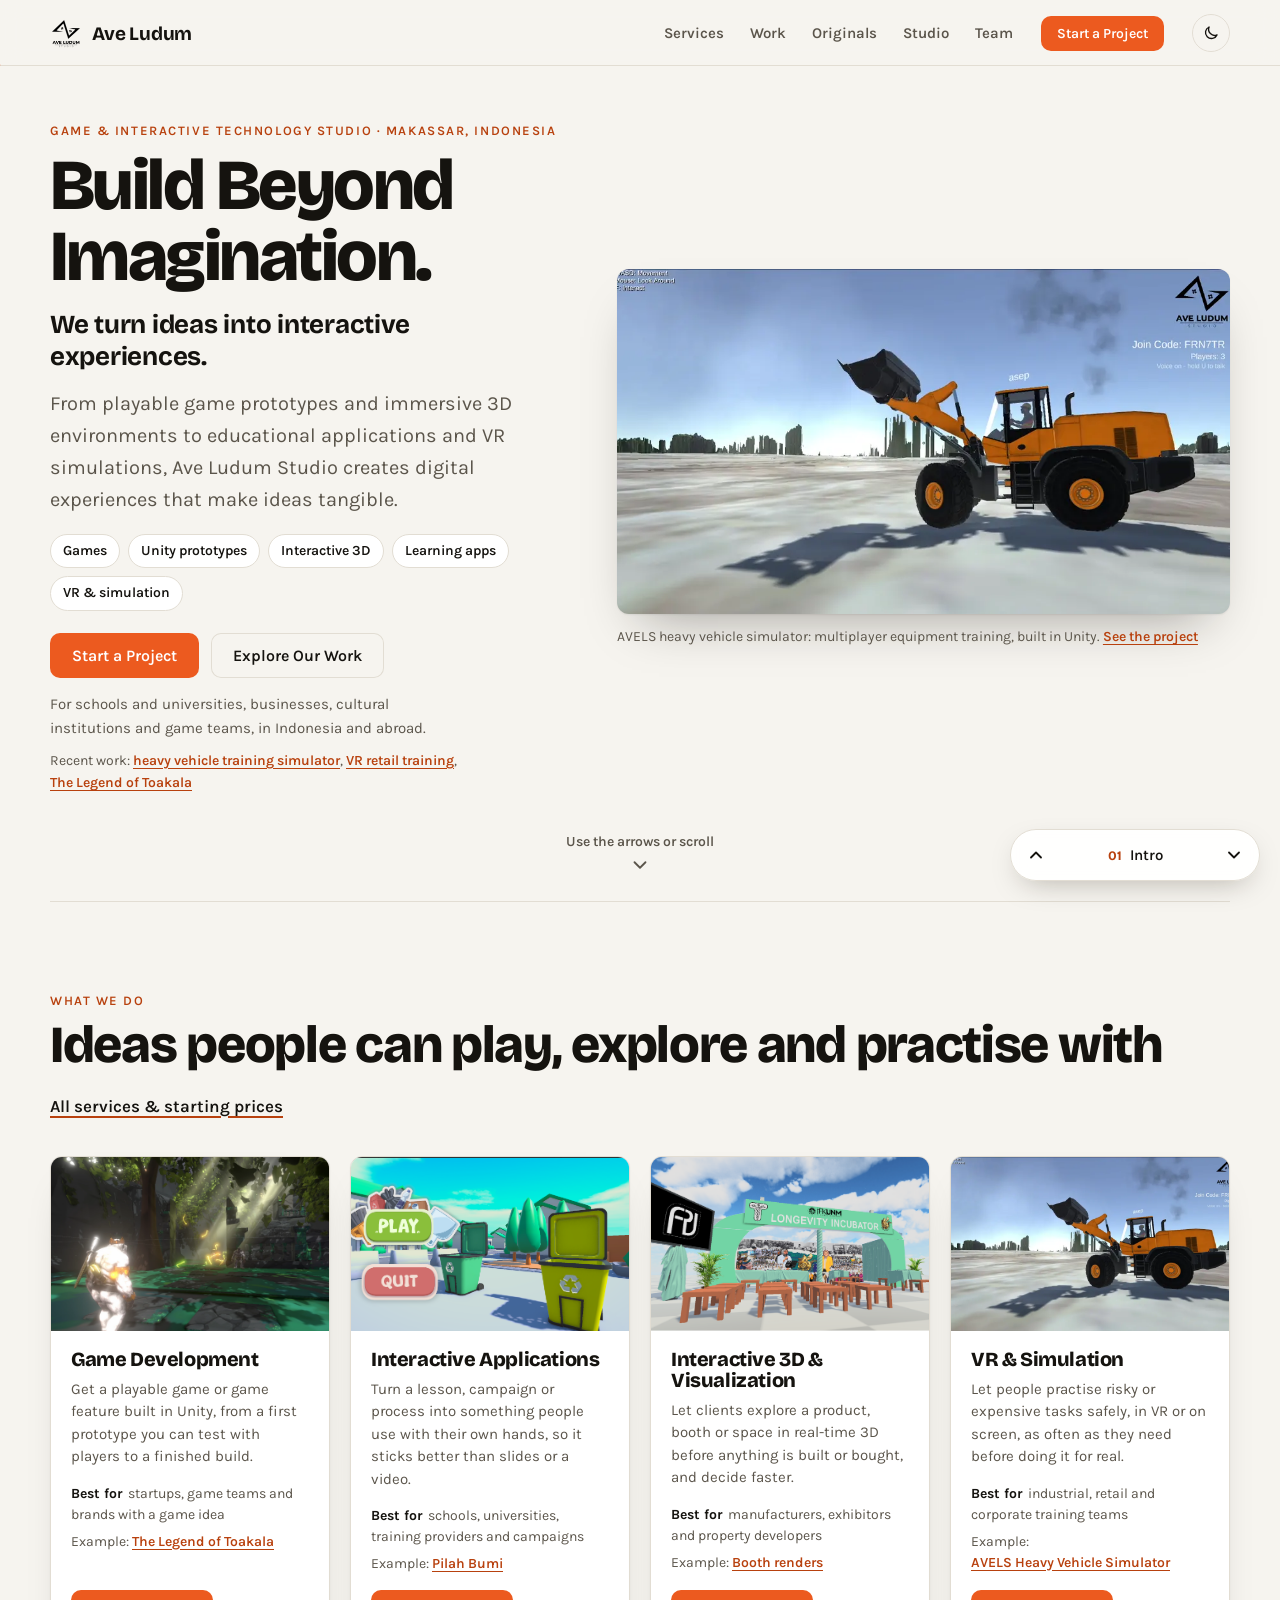
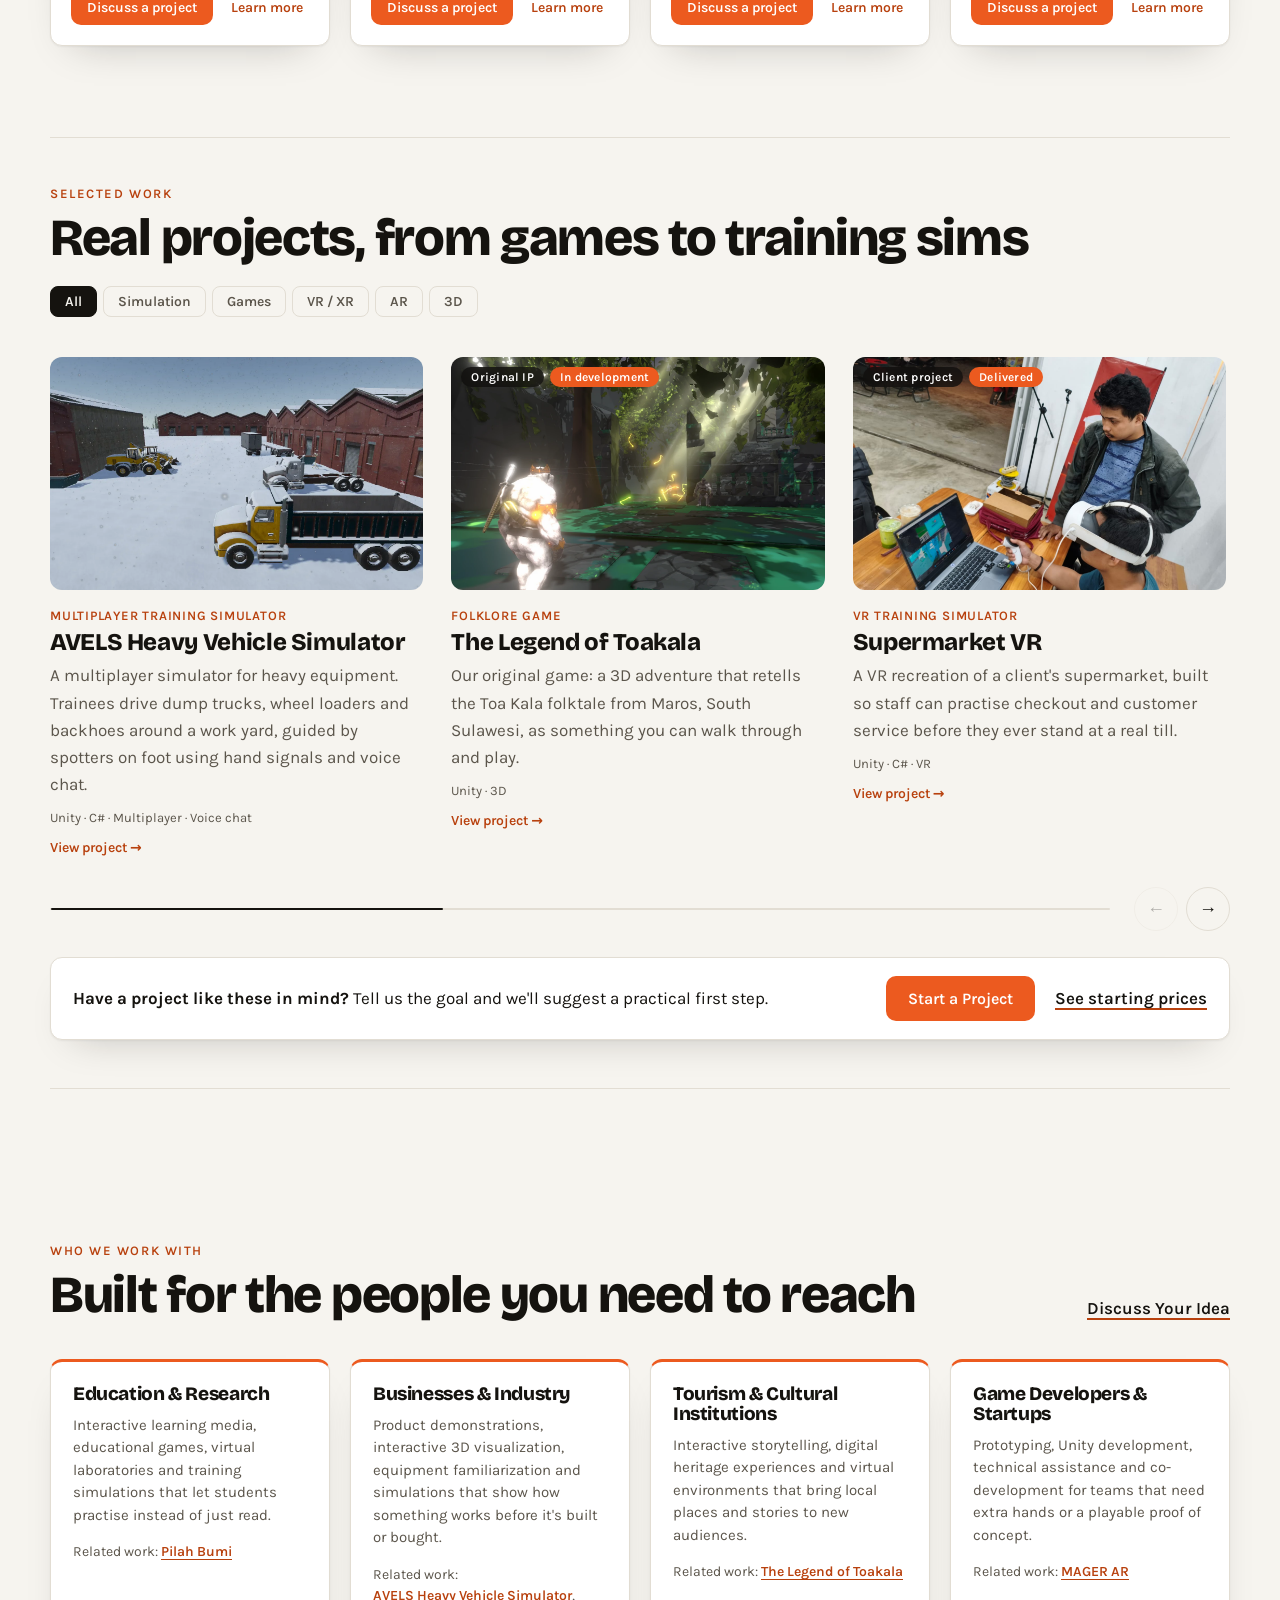
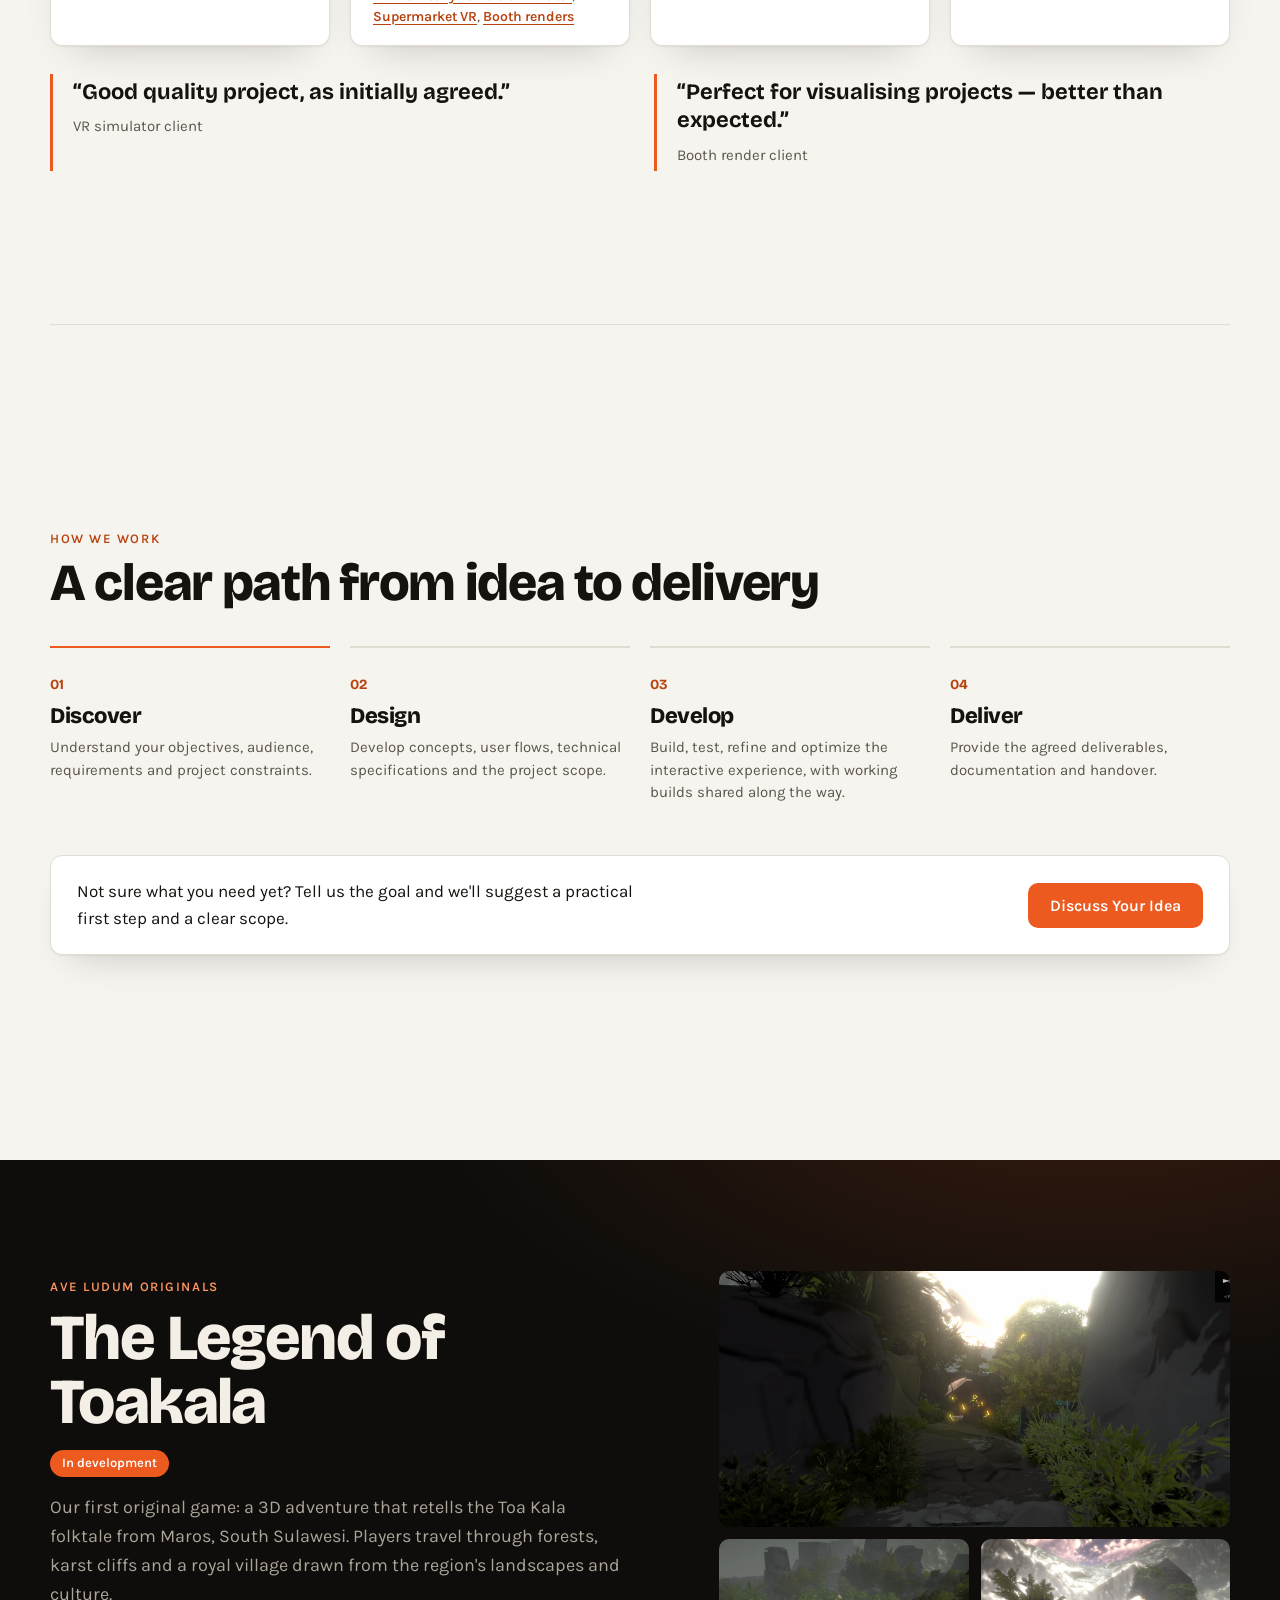
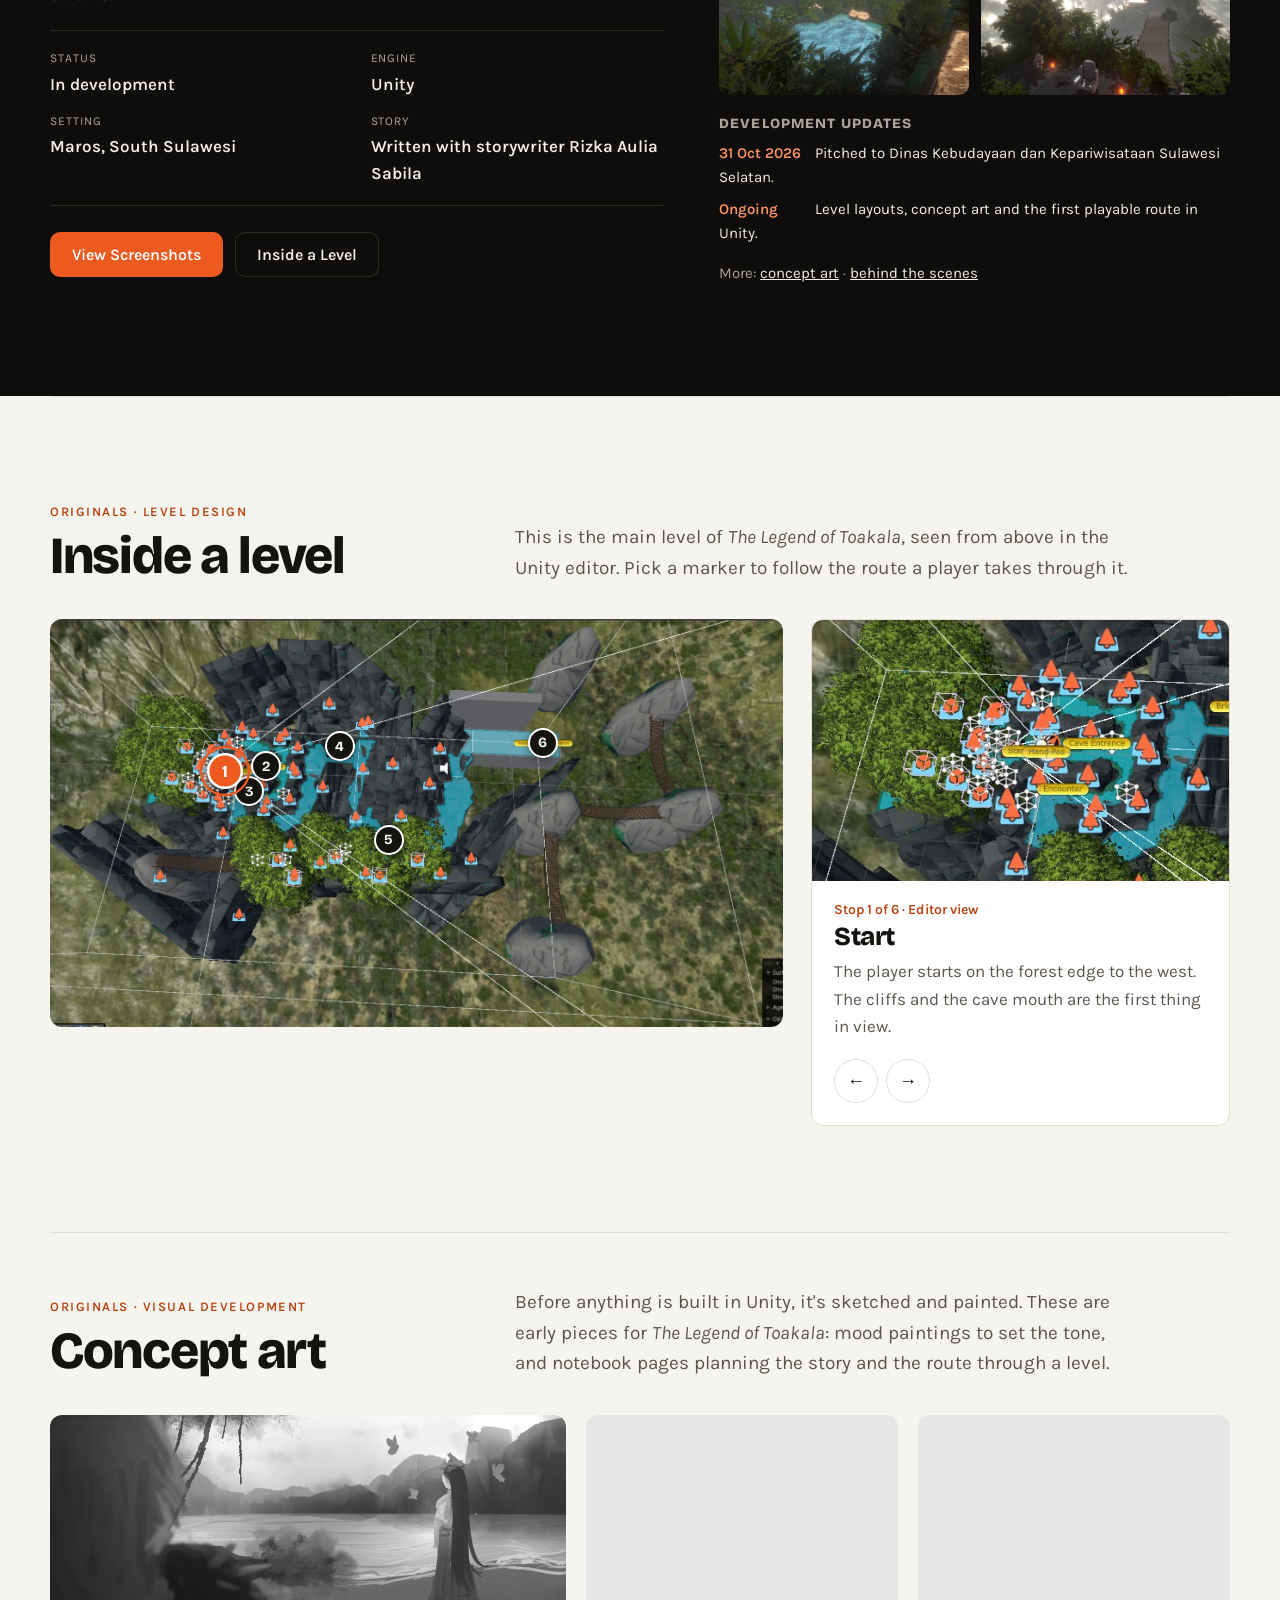
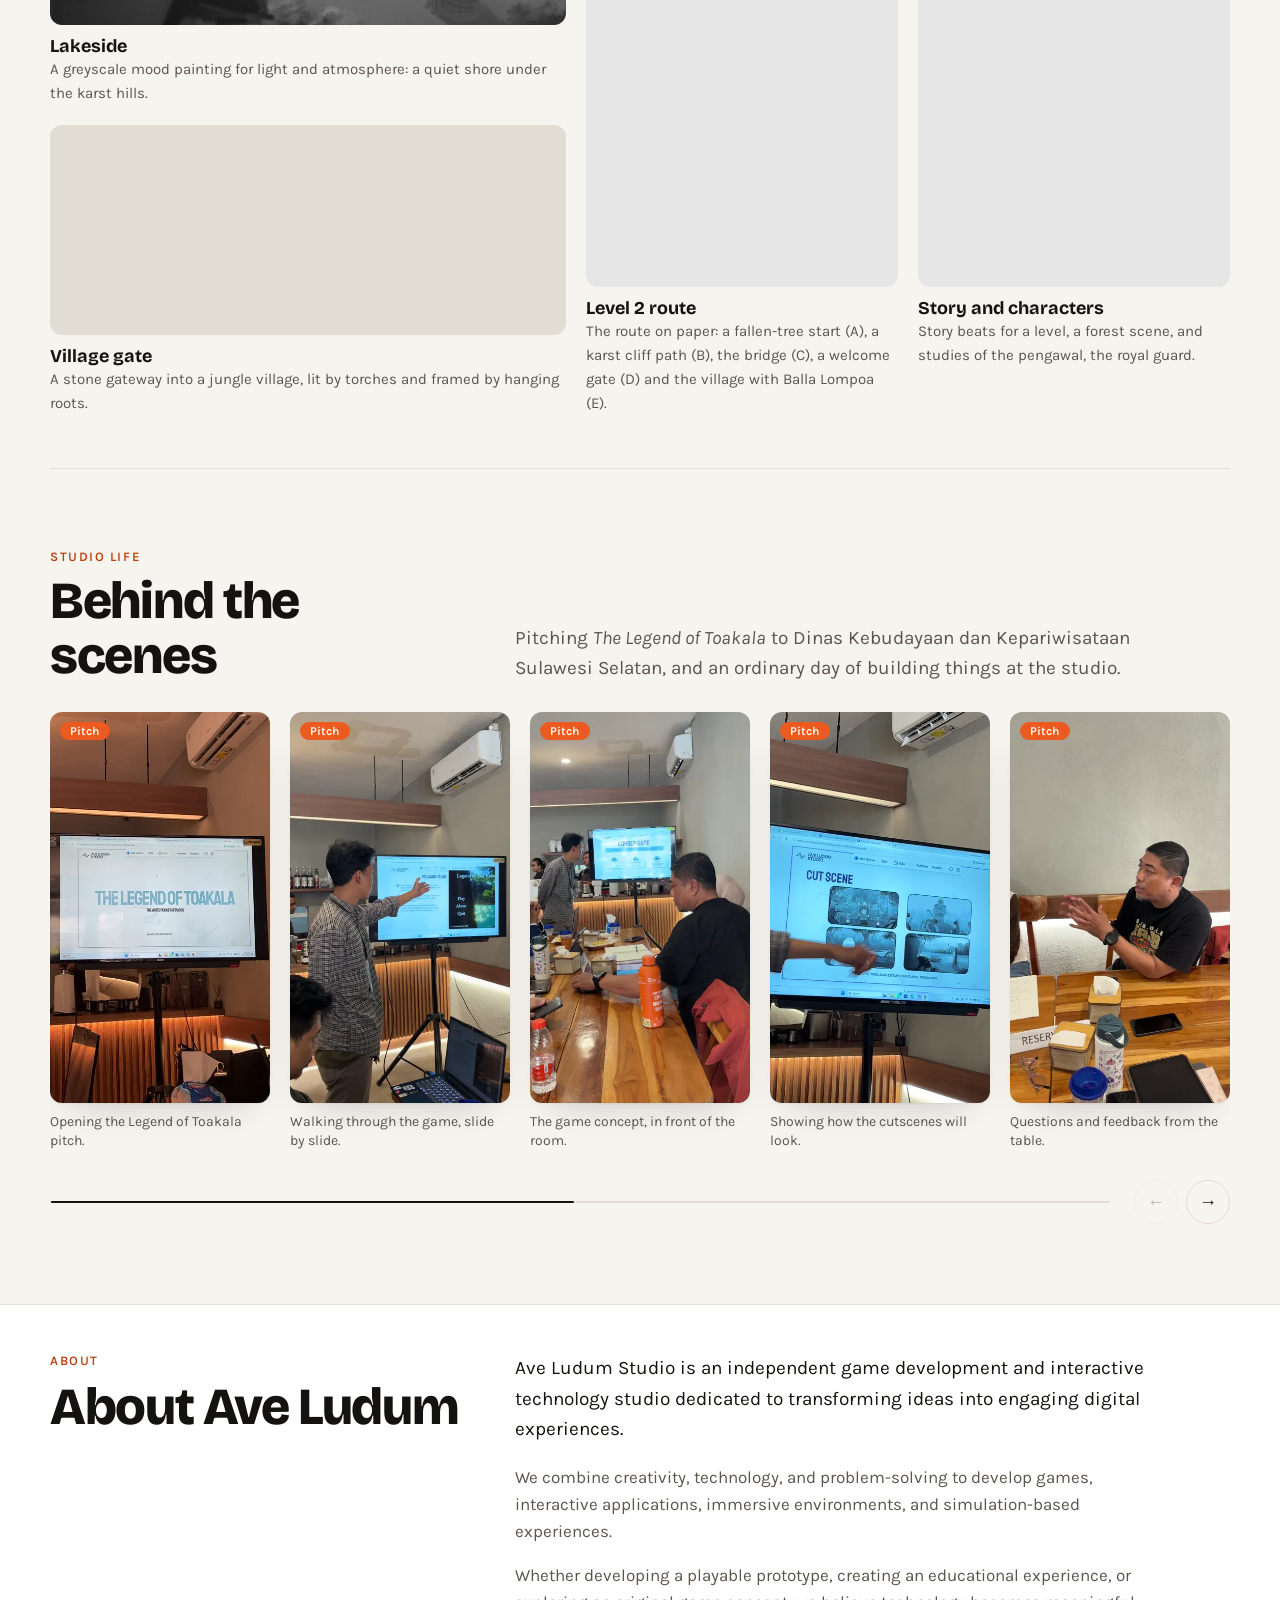
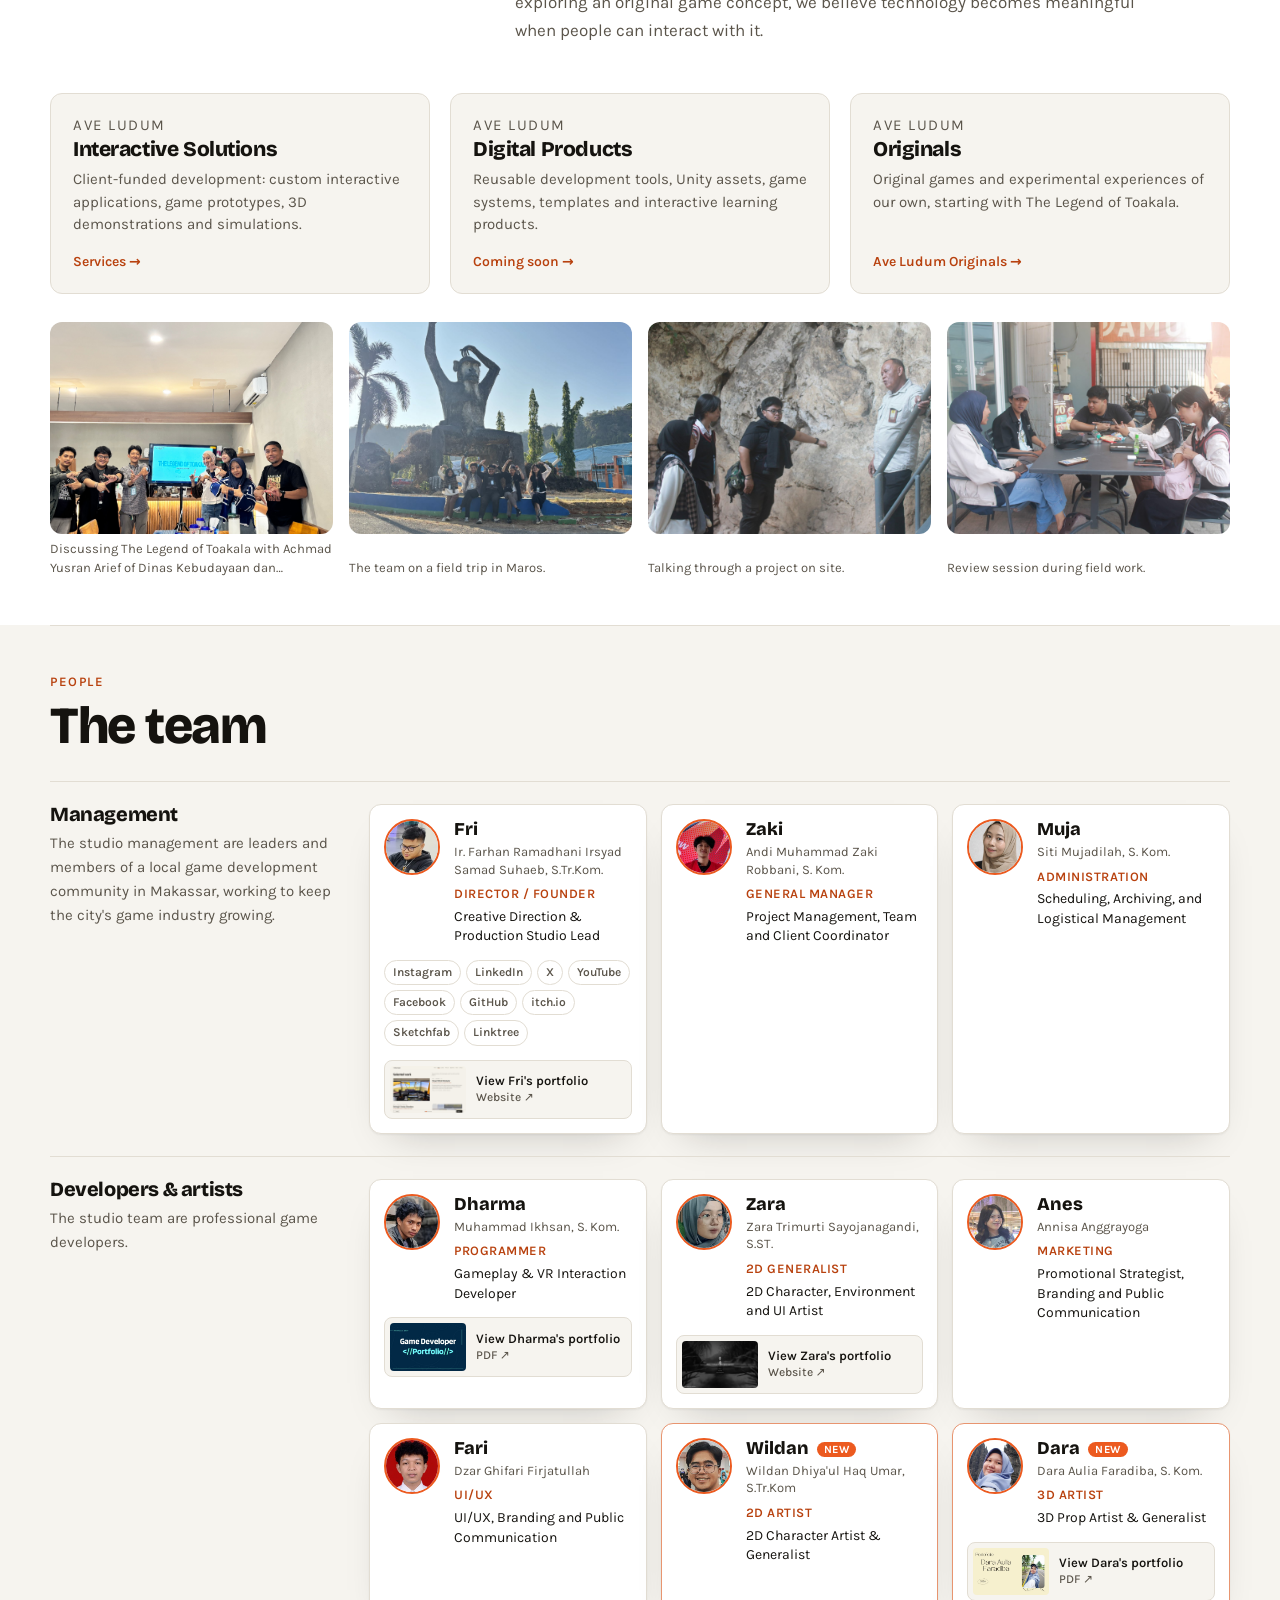
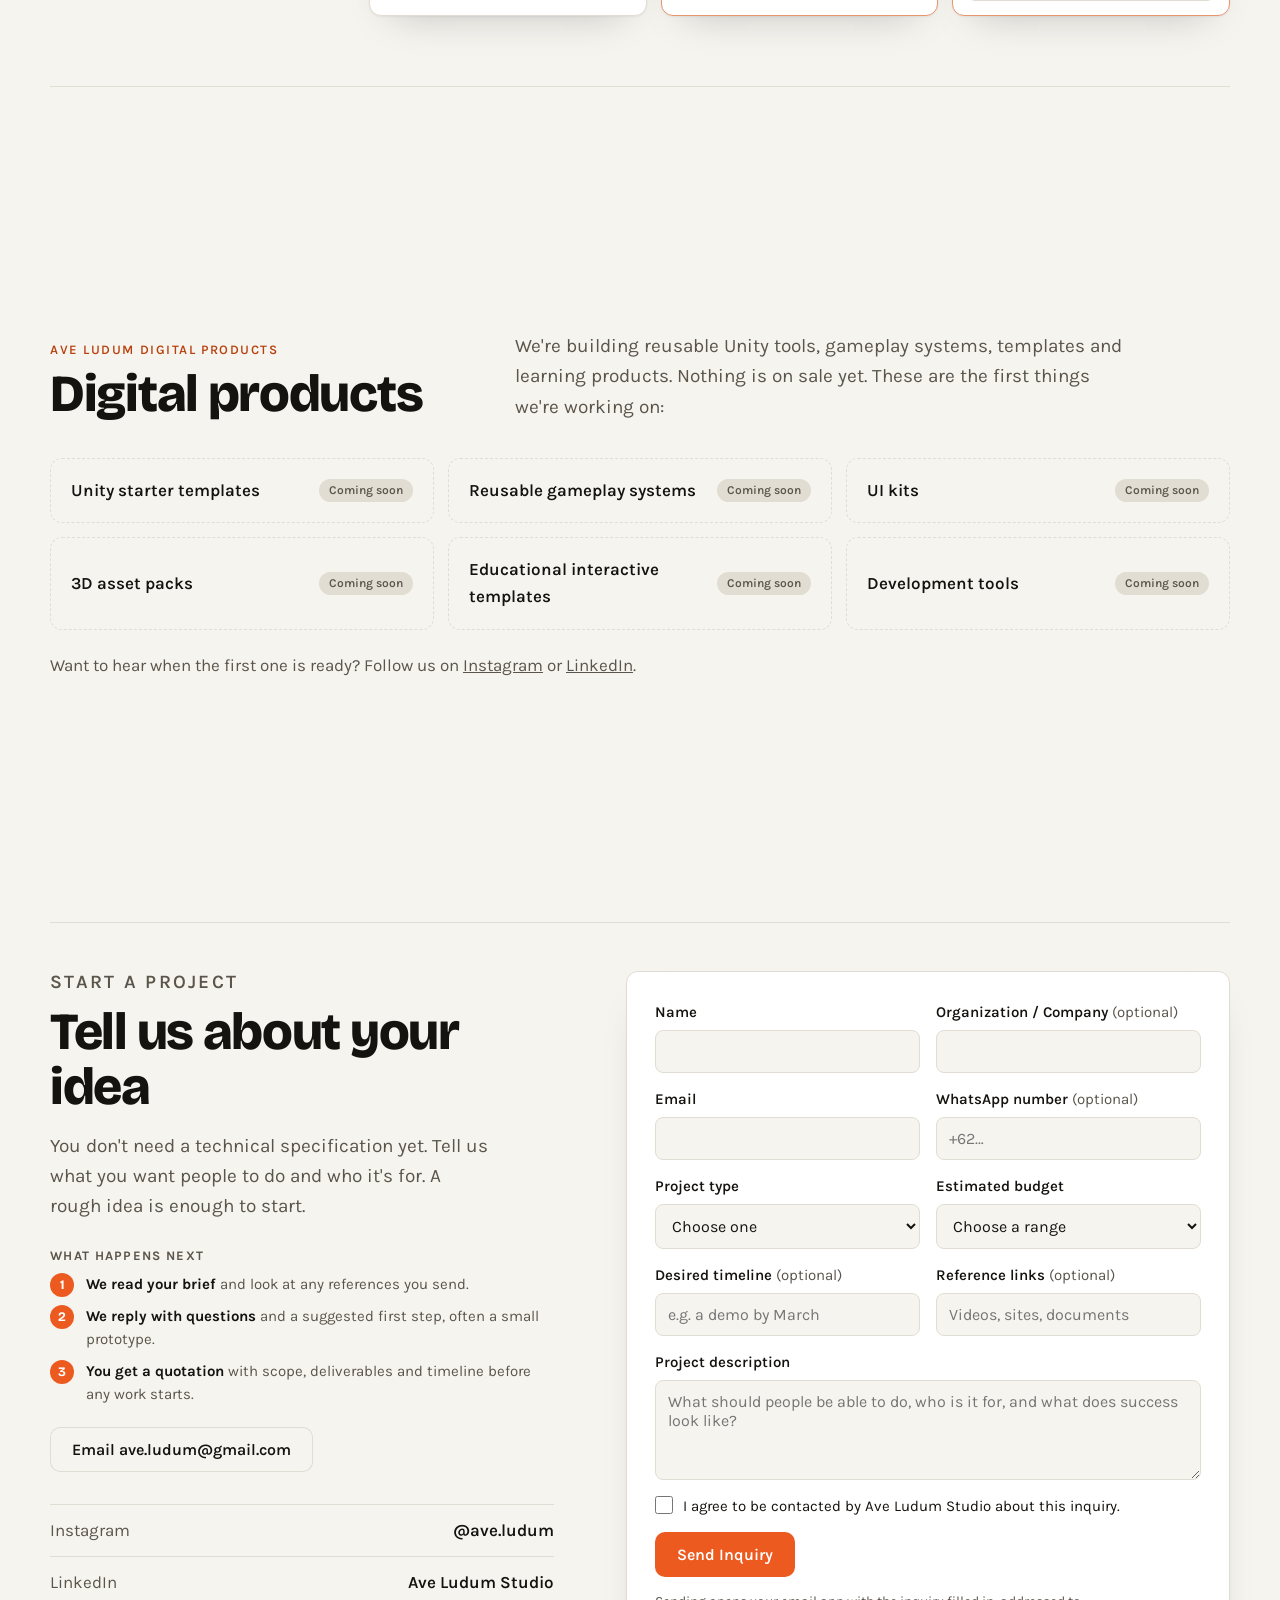
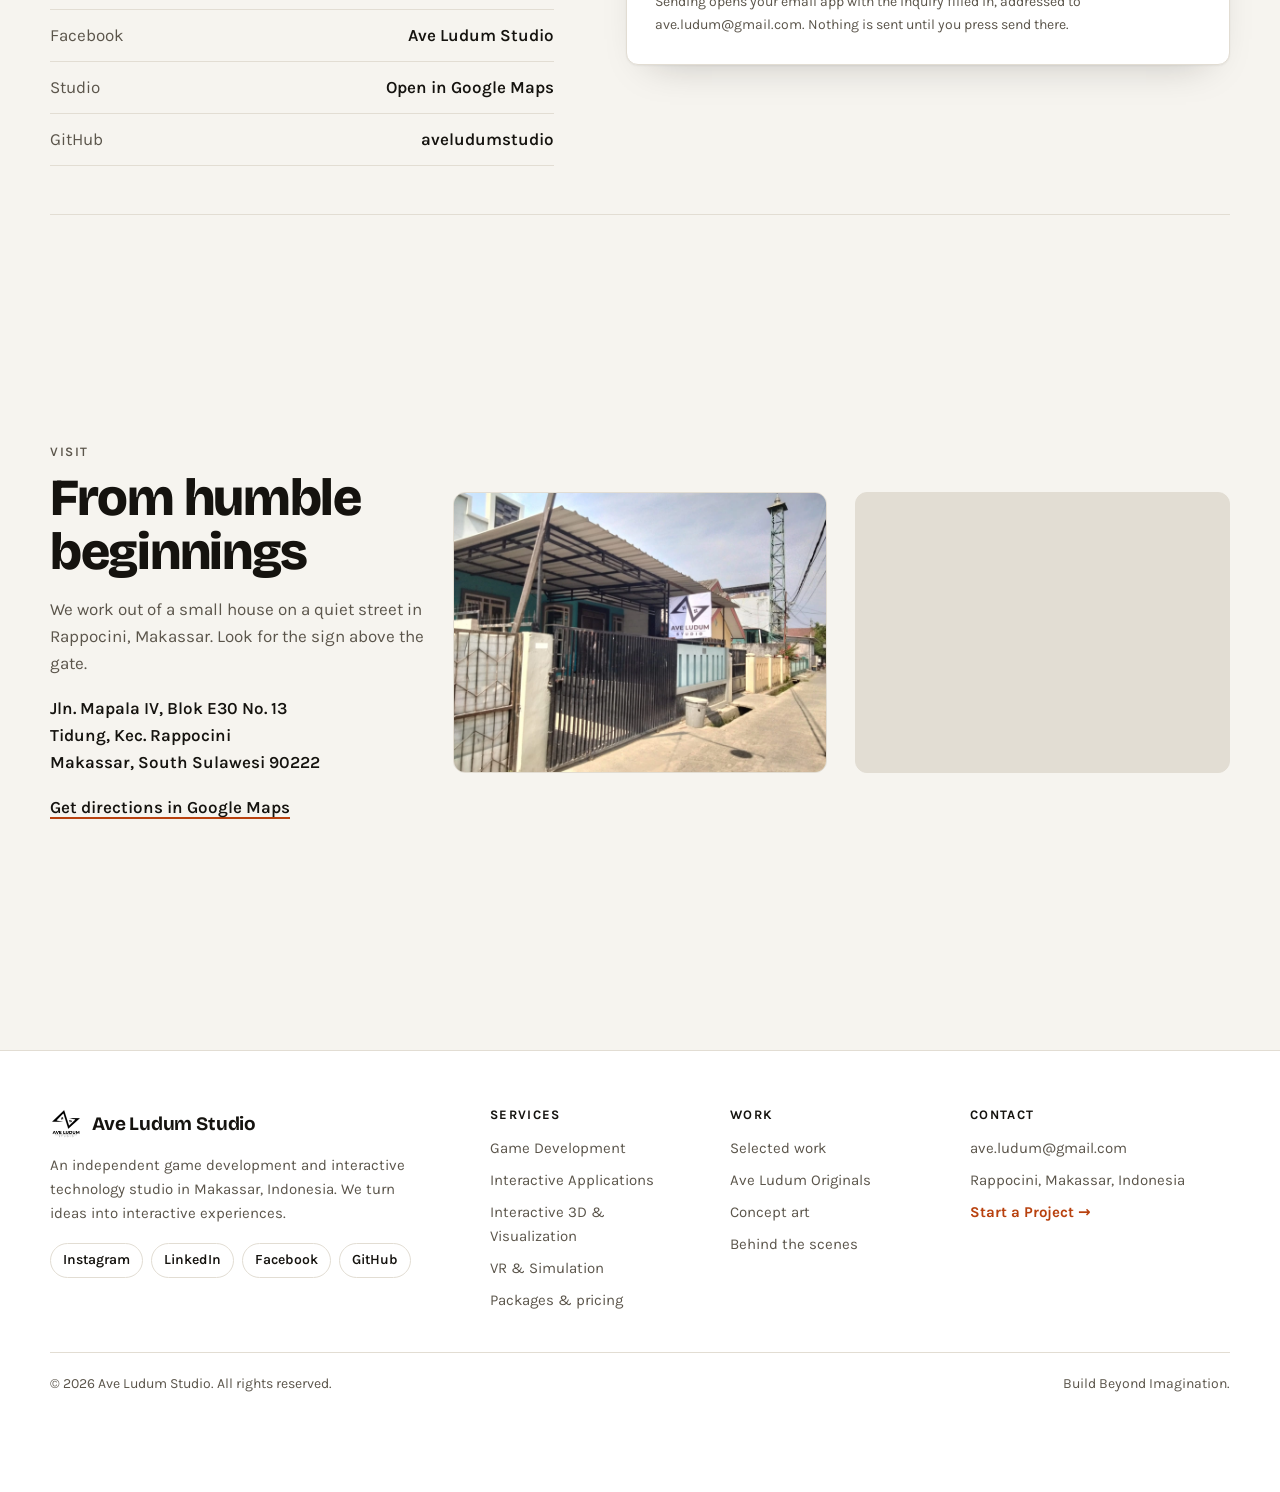
==== commit 95cc5bf3: "Tune the home page for project inquiries - Hero: service chips, a recent-work line that opens real p" ====
--- a/index.html
+++ b/index.html
@@ -24,8 +24,8 @@
 </script>
 <link rel="preconnect" href="https://fonts.googleapis.com"><link rel="preconnect" href="https://fonts.gstatic.com" crossorigin>
 <link href="https://fonts.googleapis.com/css2?family=Bricolage+Grotesque:opsz,wght@12..96,500;12..96,700;12..96,800&family=Karla:ital,wght@0,400;0,600;1,400&display=swap" rel="stylesheet">
-<link rel="preload" as="image" href="assets/project-key-art.jpg" fetchpriority="high">
-<link rel="stylesheet" href="styles.css?v=20261120-1">
+<link rel="preload" as="image" href="assets/avels/avels-loading.webp" fetchpriority="high">
+<link rel="stylesheet" href="styles.css?v=20261121-1">
 </head>
 <body>
 <a class="skip-link" href="#main">Skip to content</a>
@@ -65,15 +65,21 @@
     <h1>Build Beyond Imagination.</h1>
     <p class="hero-sub">We turn ideas into interactive experiences.</p>
     <p class="lead">From playable game prototypes and immersive 3D environments to educational applications and VR simulations, Ave Ludum Studio creates digital experiences that make ideas tangible.</p>
+    <ul class="hero-chips" aria-label="What we build">
+      <li><a href="#services">Games</a></li><li><a href="#services">Unity prototypes</a></li><li><a href="#services">Interactive 3D</a></li><li><a href="#services">Learning apps</a></li><li><a href="#services">VR &amp; simulation</a></li>
+    </ul>
     <div class="hero-actions">
       <a class="button" href="#contact">Start a Project</a>
       <a class="button button-ghost" href="#work">Explore Our Work</a>
     </div>
     <p class="hero-micro">For schools and universities, businesses, cultural institutions and game teams, in Indonesia and abroad.</p>
+    <p class="hero-proof">Recent work: <button type="button" data-project-title="AVELS Heavy Vehicle Simulator">heavy vehicle training simulator</button>, <button type="button" data-project-title="Supermarket VR">VR retail training</button>, <button type="button" data-project-title="The Legend of Toakala">The Legend of Toakala</button></p>
   </div>
   <figure class="hero-art">
-    <img src="assets/project-key-art.jpg" alt="Key art from The Legend of Toakala: a white monkey holding a dark infant in front of a burning wooden house" width="2048" height="1152" fetchpriority="high">
-    <figcaption>The Legend of Toakala, our original game in development</figcaption>
+    <video id="heroVideo" muted loop playsinline preload="metadata" poster="assets/avels/avels-loading.webp" width="960" height="540" aria-label="A wheel loader loading a dump truck in the AVELS heavy vehicle simulator">
+      <source src="assets/avels/avels-loading.mp4" type="video/mp4">
+    </video>
+    <figcaption>AVELS heavy vehicle simulator: multiplayer equipment training, built in Unity. <button type="button" data-project-title="AVELS Heavy Vehicle Simulator">See the project</button></figcaption>
   </figure>
   <button type="button" class="hero-next" data-go="next">
     <span>Use the arrows or scroll</span>
@@ -84,8 +90,8 @@
 <section id="services" class="section shell chapter" data-title="What we do">
   <div class="section-head">
     <div>
-      <p class="eyebrow">Ave Ludum Interactive Solutions</p>
-      <h2>What we do</h2>
+      <p class="eyebrow">What we do</p>
+      <h2>Ideas people can play, explore and practise with</h2>
     </div>
     <a class="link" href="services.html">All services &amp; starting prices</a>
   </div>
@@ -95,8 +101,8 @@
 <section id="work" class="section shell chapter" data-title="Selected work">
   <div class="section-head">
     <div>
-      <p class="eyebrow">Portfolio</p>
-      <h2>Selected work</h2>
+      <p class="eyebrow">Selected work</p>
+      <h2>Real projects, from games to training sims</h2>
     </div>
     <div class="filters" id="filters" role="group" aria-label="Filter projects"></div>
   </div>
@@ -110,13 +116,18 @@
       </div>
     </div>
   </div>
+  <div class="inline-cta">
+    <p><strong>Have a project like these in mind?</strong> Tell us the goal and we'll suggest a practical first step.</p>
+    <a class="button" href="#contact">Start a Project</a>
+    <a class="link" href="services.html#offers">See starting prices</a>
+  </div>
 </section>
 
 <section id="solutions" class="section shell chapter" data-title="Who we work with">
   <div class="section-head">
     <div>
-      <p class="eyebrow">Our solutions</p>
-      <h2>Who we work with</h2>
+      <p class="eyebrow">Who we work with</p>
+      <h2>Built for the people you need to reach</h2>
     </div>
     <a class="link" href="#contact">Discuss Your Idea</a>
   </div>
@@ -127,8 +138,8 @@
 <section id="process" class="section shell chapter" data-title="How we work">
   <div class="section-head">
     <div>
-      <p class="eyebrow">Our process</p>
-      <h2>How we work</h2>
+      <p class="eyebrow">How we work</p>
+      <h2>A clear path from idea to delivery</h2>
     </div>
   </div>
   <ol class="process" id="processSteps"></ol>
@@ -261,7 +272,13 @@
   <div class="contact-side">
     <p class="eyebrow">Start a project</p>
     <h2>Tell us about your idea</h2>
-    <p>You don't need a technical specification yet. Tell us what you want people to do, who it's for and when you need it, and we'll come back with questions, a suggested first step and a quotation.</p>
+    <p>You don't need a technical specification yet. Tell us what you want people to do and who it's for. A rough idea is enough to start.</p>
+    <h3 class="next-title">What happens next</h3>
+    <ol class="next-steps">
+      <li><strong>We read your brief</strong> and look at any references you send.</li>
+      <li><strong>We reply with questions</strong> and a suggested first step, often a small prototype.</li>
+      <li><strong>You get a quotation</strong> with scope, deliverables and timeline before any work starts.</li>
+    </ol>
     <div class="contact-quick">
       <a class="button button-ghost" id="whatsappLink" href="#" target="_blank" rel="noopener" hidden>Chat on WhatsApp</a>
       <a class="button button-ghost" href="mailto:ave.ludum@gmail.com">Email ave.ludum@gmail.com</a>
@@ -292,7 +309,7 @@
       </label>
     </div>
     <div class="form-row">
-      <label>Desired timeline<input name="timeline" placeholder="e.g. a demo by March" required></label>
+      <label><span>Desired timeline <span class="optional">(optional)</span></span><input name="timeline" placeholder="e.g. a demo by March"></label>
       <label><span>Reference links <span class="optional">(optional)</span></span><input name="links" inputmode="url" placeholder="Videos, sites, documents"></label>
     </div>
     <label>Project description<textarea name="description" rows="4" placeholder="What should people be able to do, who is it for, and what does success look like?" required></textarea></label>
@@ -385,8 +402,8 @@
 <script type="application/ld+json">
 {"@context":"https://schema.org","@type":"Organization","name":"Ave Ludum Studio","url":"https://aveludumstudio.com/","logo":"https://aveludumstudio.com/assets/logo-ave-ludum.png","slogan":"Build Beyond Imagination.","description":"Independent game development and interactive technology studio in Makassar, Indonesia: custom games, Unity prototypes, interactive 3D, educational applications and VR simulations.","email":"ave.ludum@gmail.com","knowsAbout":["Game development","Unity","Interactive 3D","Virtual reality","Training simulation","Educational games"],"address":{"@type":"PostalAddress","streetAddress":"Jln. Mapala IV, Blok E30 No. 13, Tidung, Kec. Rappocini","addressLocality":"Makassar","addressRegion":"South Sulawesi","postalCode":"90222","addressCountry":"ID"},"location":{"@type":"Place","geo":{"@type":"GeoCoordinates","latitude":-5.1678416,"longitude":119.4414785},"hasMap":"https://maps.app.goo.gl/prLRSztEHbN9Wsh98"},"sameAs":["https://www.instagram.com/ave.ludum/","https://www.linkedin.com/company/ave-ludum-studio","https://www.facebook.com/profile.php?id=61594251814646","https://github.com/aveludumstudio"]}
 </script>
-<script src="content.js?v=20261120-1"></script>
-<script src="site.js?v=20261120-1"></script>
-<script src="script.js?v=20261120-1"></script>
+<script src="content.js?v=20261121-1"></script>
+<script src="site.js?v=20261121-1"></script>
+<script src="script.js?v=20261121-1"></script>
 </body>
 </html>
--- a/styles.css
+++ b/styles.css
@@ -546,6 +546,43 @@
   .footer-bottom{flex-direction:column}
   .page-hero{padding:40px 0 24px}
   .hero h1{font-size:clamp(40px,12vw,52px)}
+}
+
+/* ===== Conversion details: hero proof, service fit, inline CTAs, next steps ===== */
+/* links styled as text but built as buttons because they open the project dialog */
+.hero-proof button,.hero-art figcaption button,.offer-example button{padding:0;border:0;background:none;color:var(--accent-text);font:inherit;font-weight:600;cursor:pointer;text-decoration:underline;text-underline-offset:3px}
+.hero{padding:32px 0 80px}
+.hero h1{font-size:clamp(44px,5.6vw,76px)}
+.hero .lead{margin:14px 0 22px}
+.hero-micro{margin-top:14px}
+.hero-chips{list-style:none;margin:-4px 0 22px;padding:0;display:flex;flex-wrap:wrap;gap:8px}
+.hero-chips a{display:block;padding:5px 12px;border:1px solid var(--line);border-radius:999px;background:var(--surface);color:var(--ink);font-weight:600;font-size:14px;text-decoration:none}
+.hero-chips a:hover{border-color:var(--accent-text);color:var(--accent-text)}
+.hero-proof{margin:10px 0 0;color:var(--muted);font-size:14px;max-width:52ch}
+.hero-art video{display:block;width:100%;height:auto;aspect-ratio:16/9;object-fit:cover;border-radius:var(--radius);box-shadow:var(--shadow-lift);background:#111}
+.offer-fit{margin:0 0 6px!important;font-size:14px!important}
+.offer-fit strong{color:var(--ink);margin-right:2px}
+.offer-example{margin:0 0 16px!important;font-size:14px!important}
+.offer-links{align-items:center}
+.offer-links .button{color:var(--accent-ink)}
+.offer-links .button:hover{text-decoration:none}
+.inline-cta{display:flex;flex-wrap:wrap;align-items:center;gap:12px 20px;margin-top:26px;padding:18px 22px;background:var(--surface);border:1px solid var(--line);border-radius:var(--radius);box-shadow:var(--shadow)}
+.inline-cta p{flex:1 1 320px;margin:0}
+.next-title{margin:26px 0 10px;color:var(--muted);font:700 13px var(--body);letter-spacing:.1em;text-transform:uppercase}
+.next-steps{margin:0;padding:0;list-style:none;counter-reset:next;display:grid;gap:10px}
+.next-steps li{counter-increment:next;position:relative;padding-left:36px;color:var(--muted);font-size:15px;line-height:1.5}
+.next-steps li::before{content:counter(next);position:absolute;left:0;top:0;width:24px;height:24px;border-radius:50%;background:var(--accent);color:#fff;display:grid;place-items:center;font:700 13px var(--display)}
+.next-steps strong{color:var(--ink)}
+@media (max-width:900px){
+  /* on smaller screens the pitch and the buttons come first, the demo clip after */
+  .hero .hero-art{order:0}
+}
+@media (max-width:640px){
+  .hero-chips{margin:-4px 0 20px}
+  .hero-chips a{font-size:13px;padding:4px 10px}
+  .hero .hero-actions .button{flex:1 1 auto;text-align:center}
+  .hero-art figcaption{font-size:13px}
+  .inline-cta .button{width:100%;text-align:center}
 }
 
 /* Responsive */
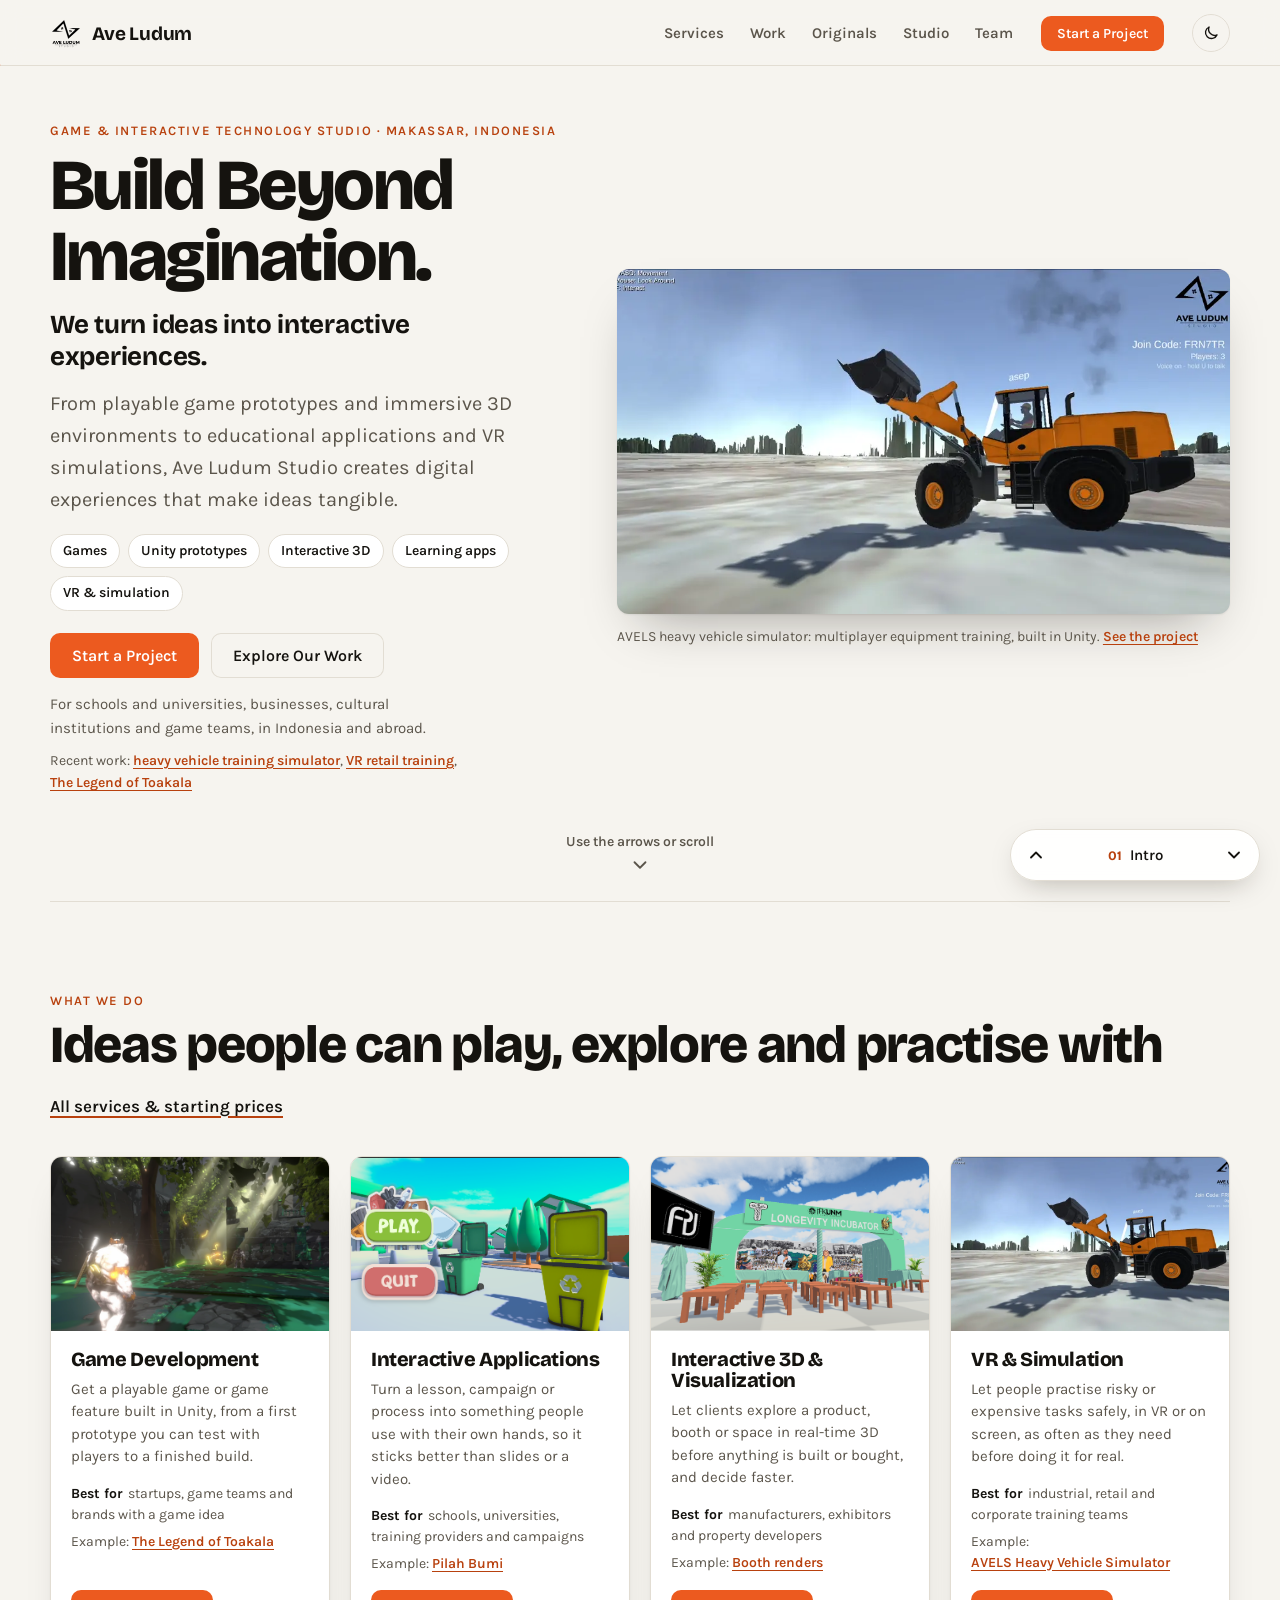
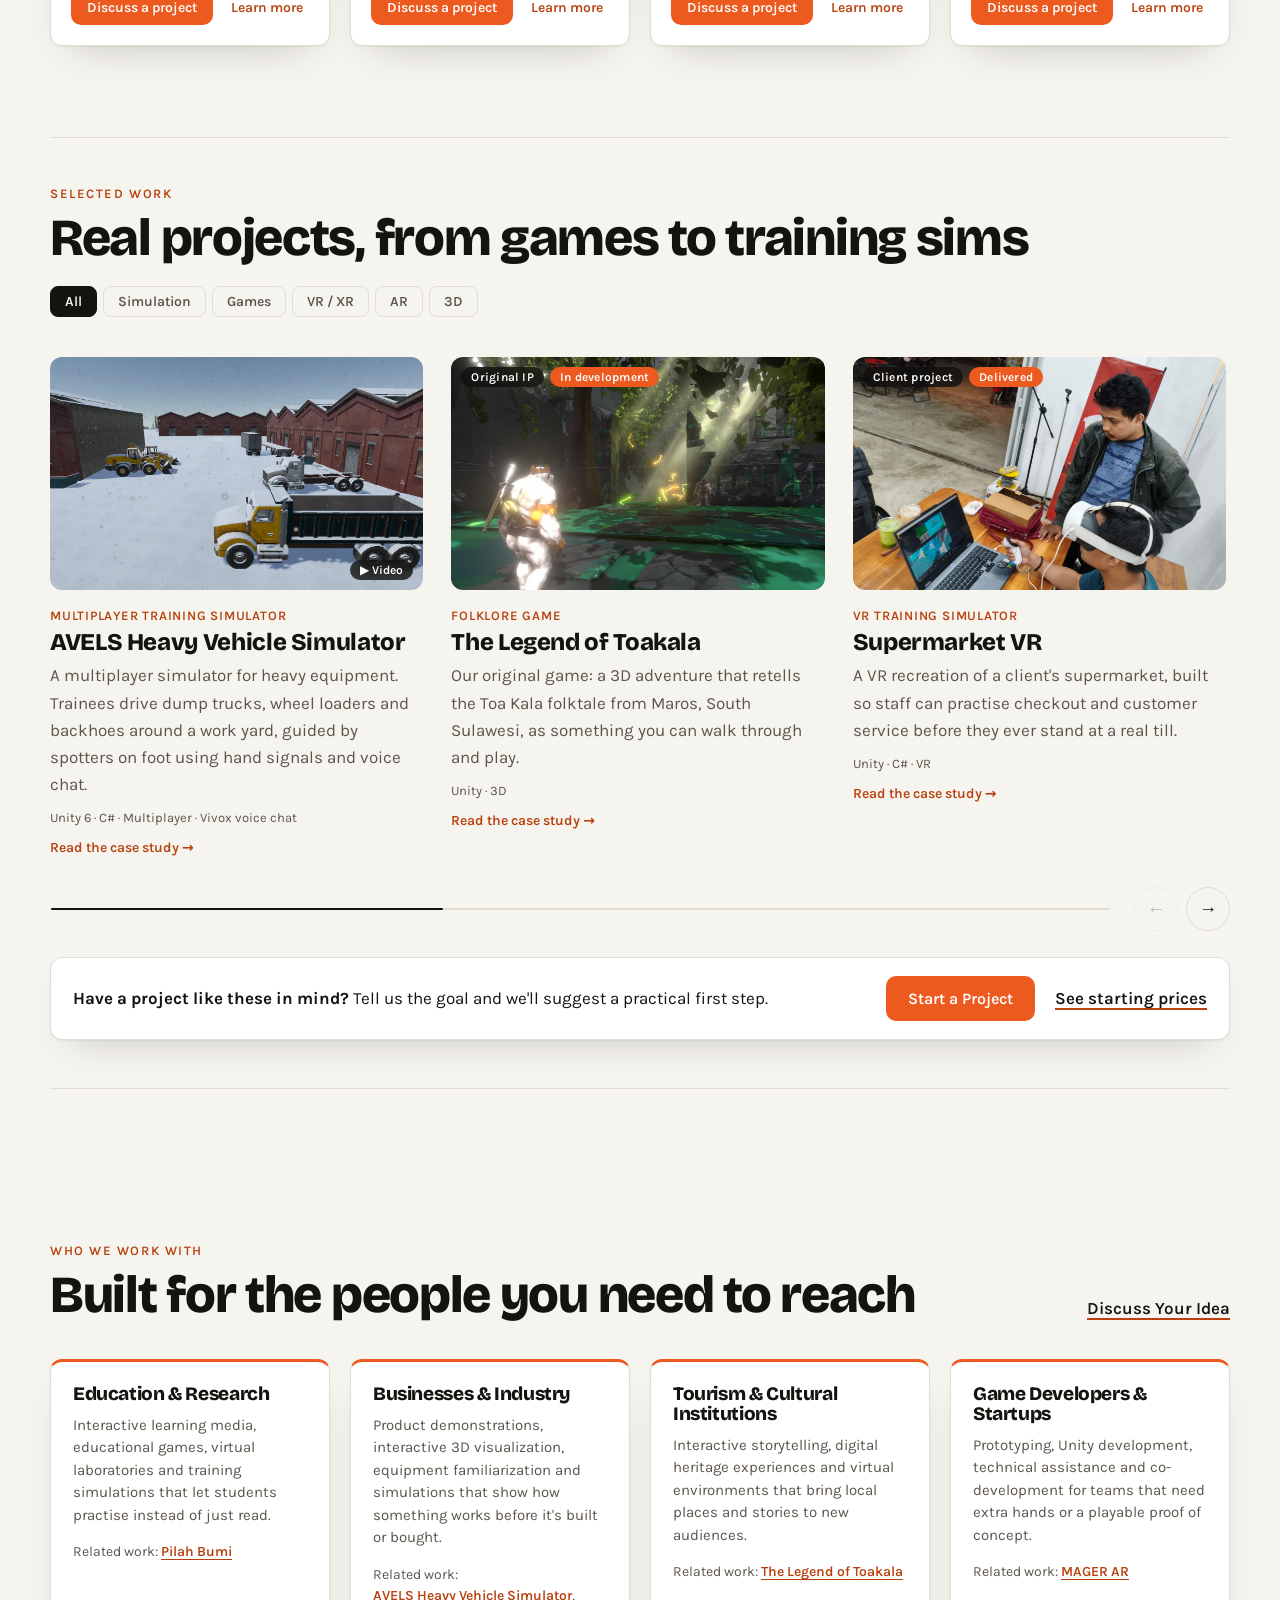
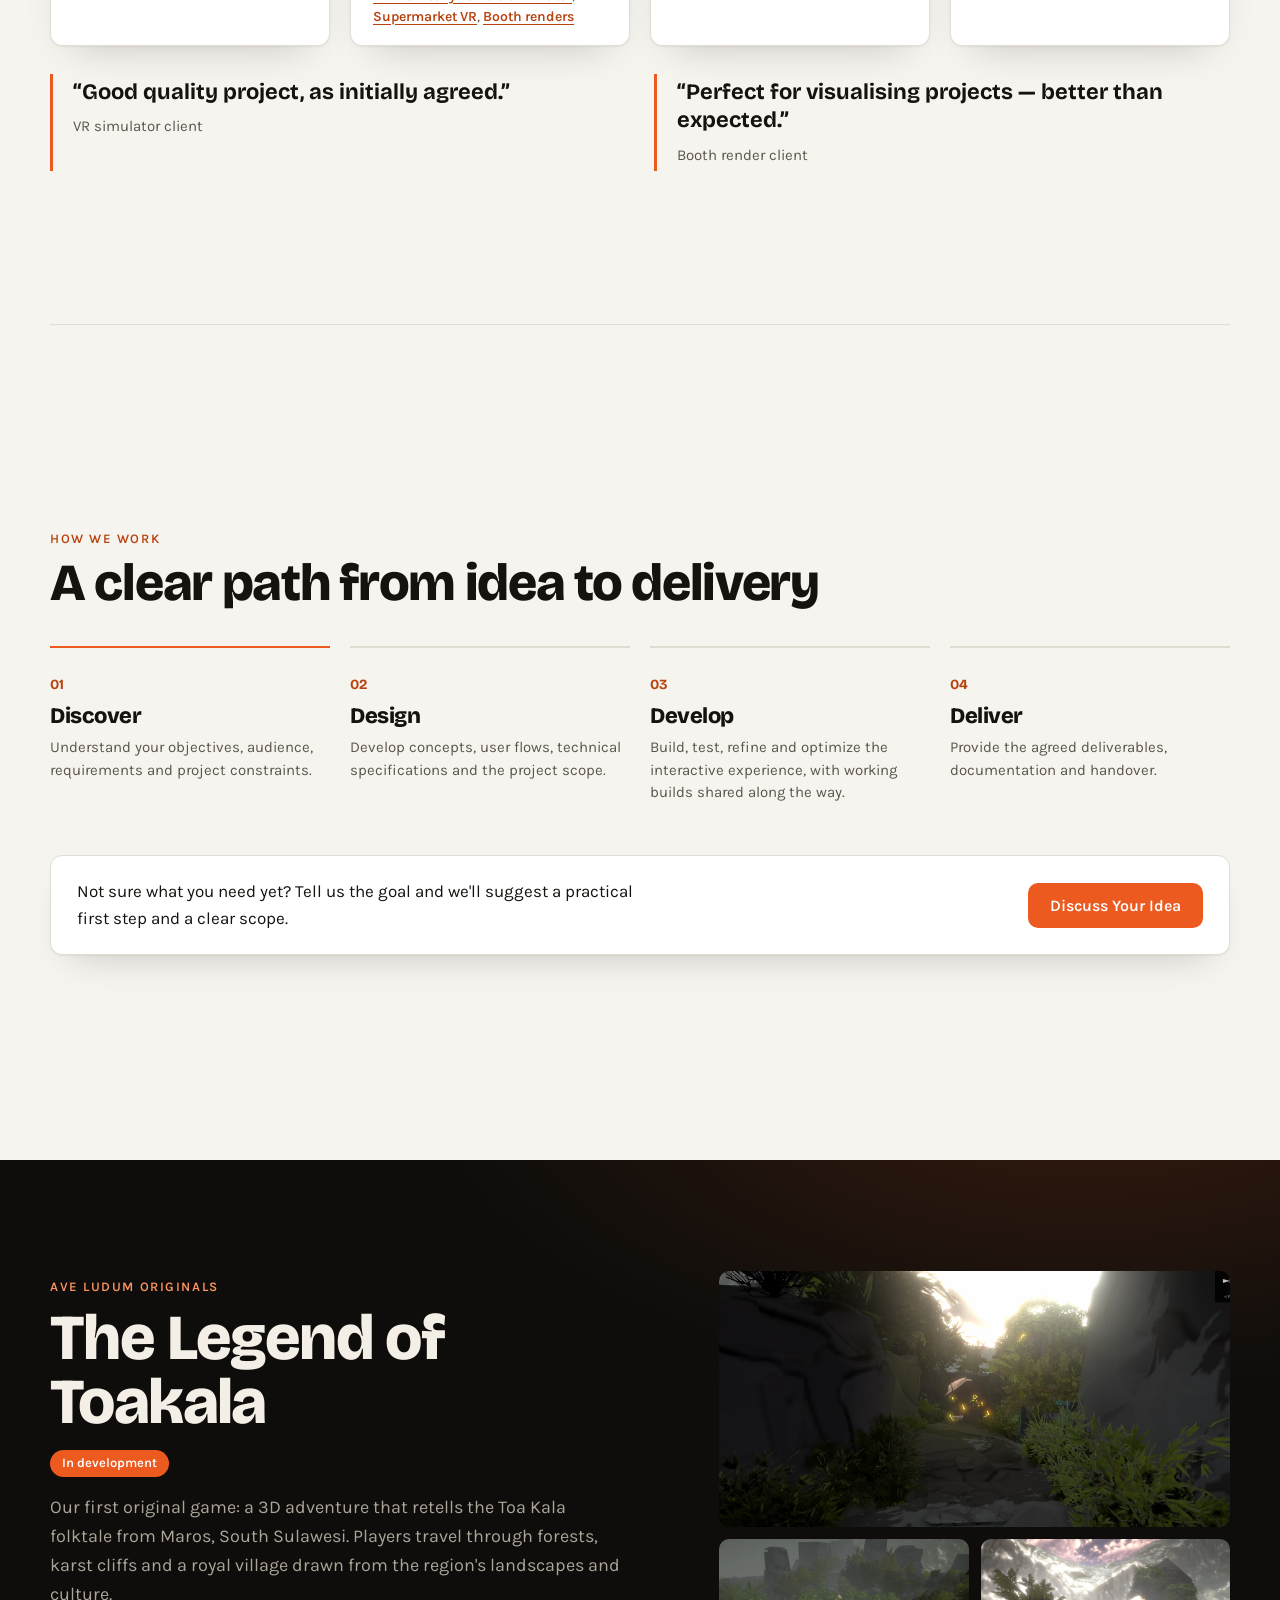
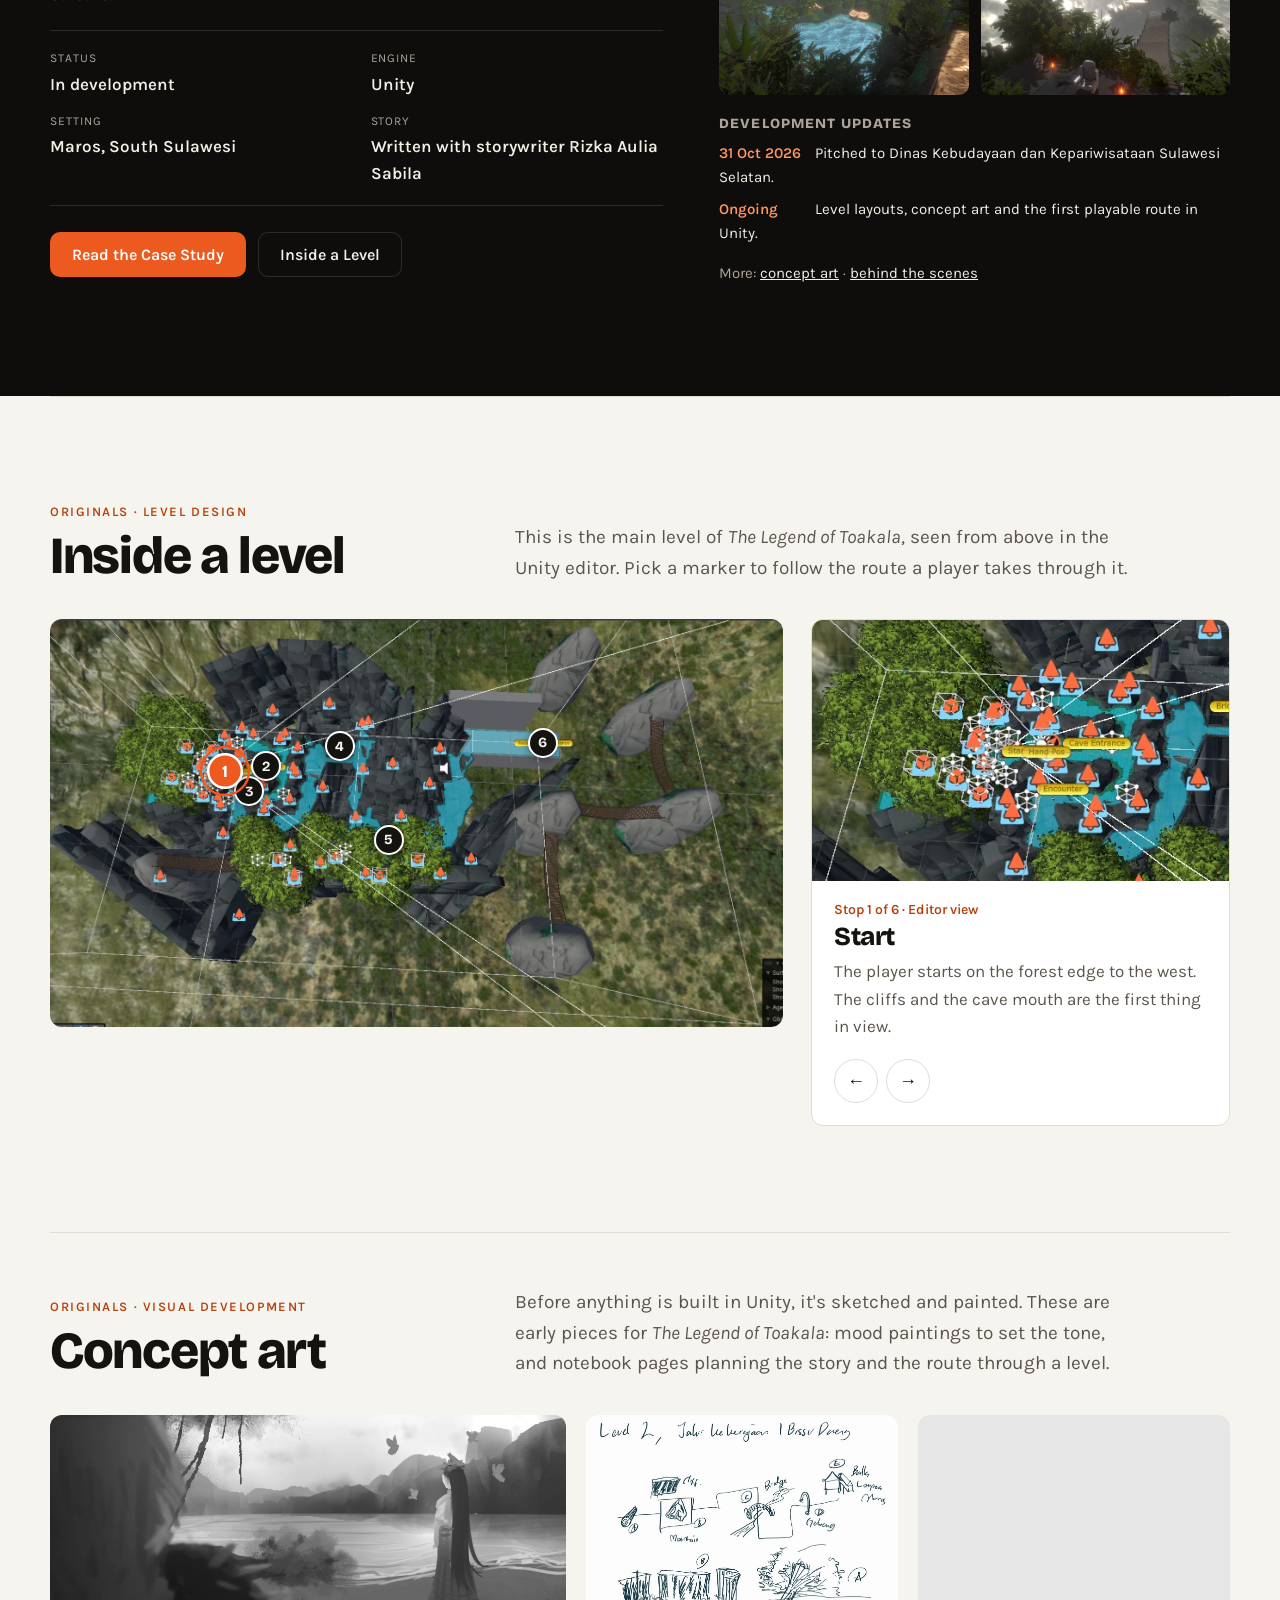
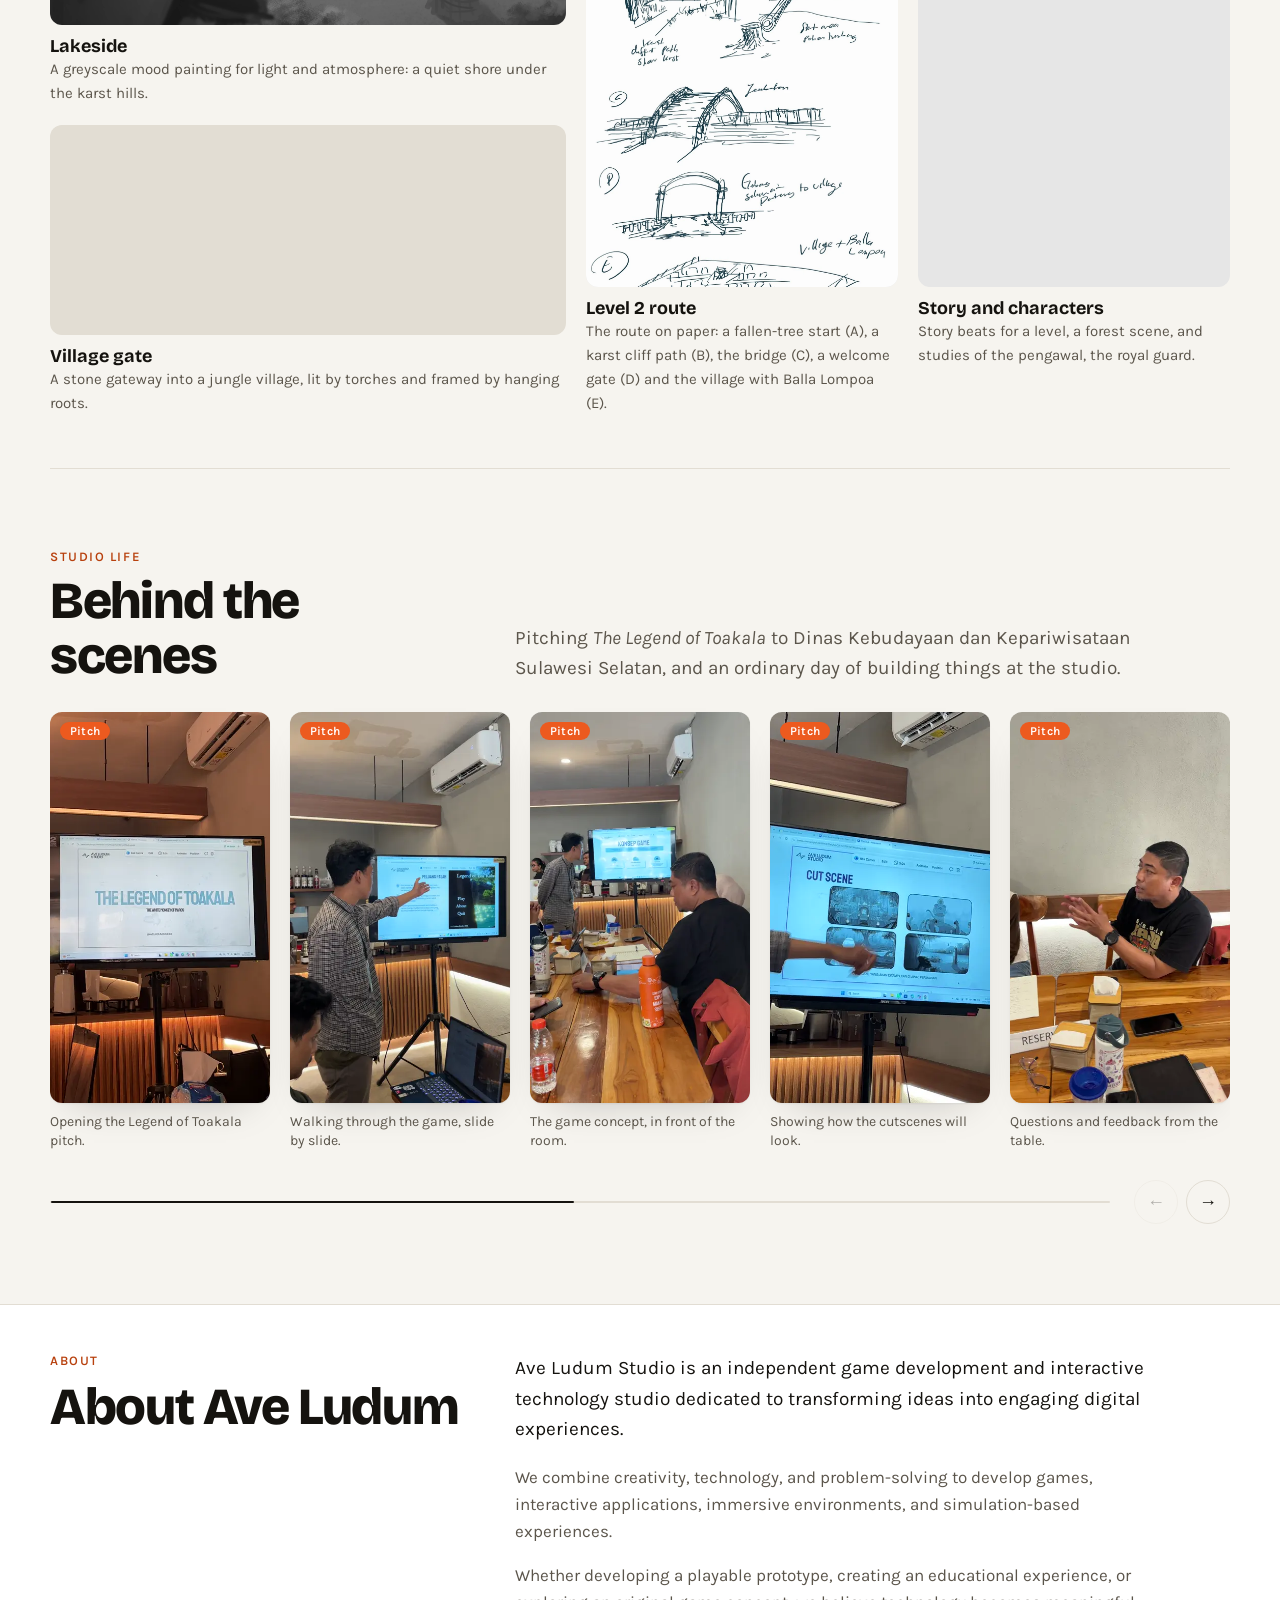
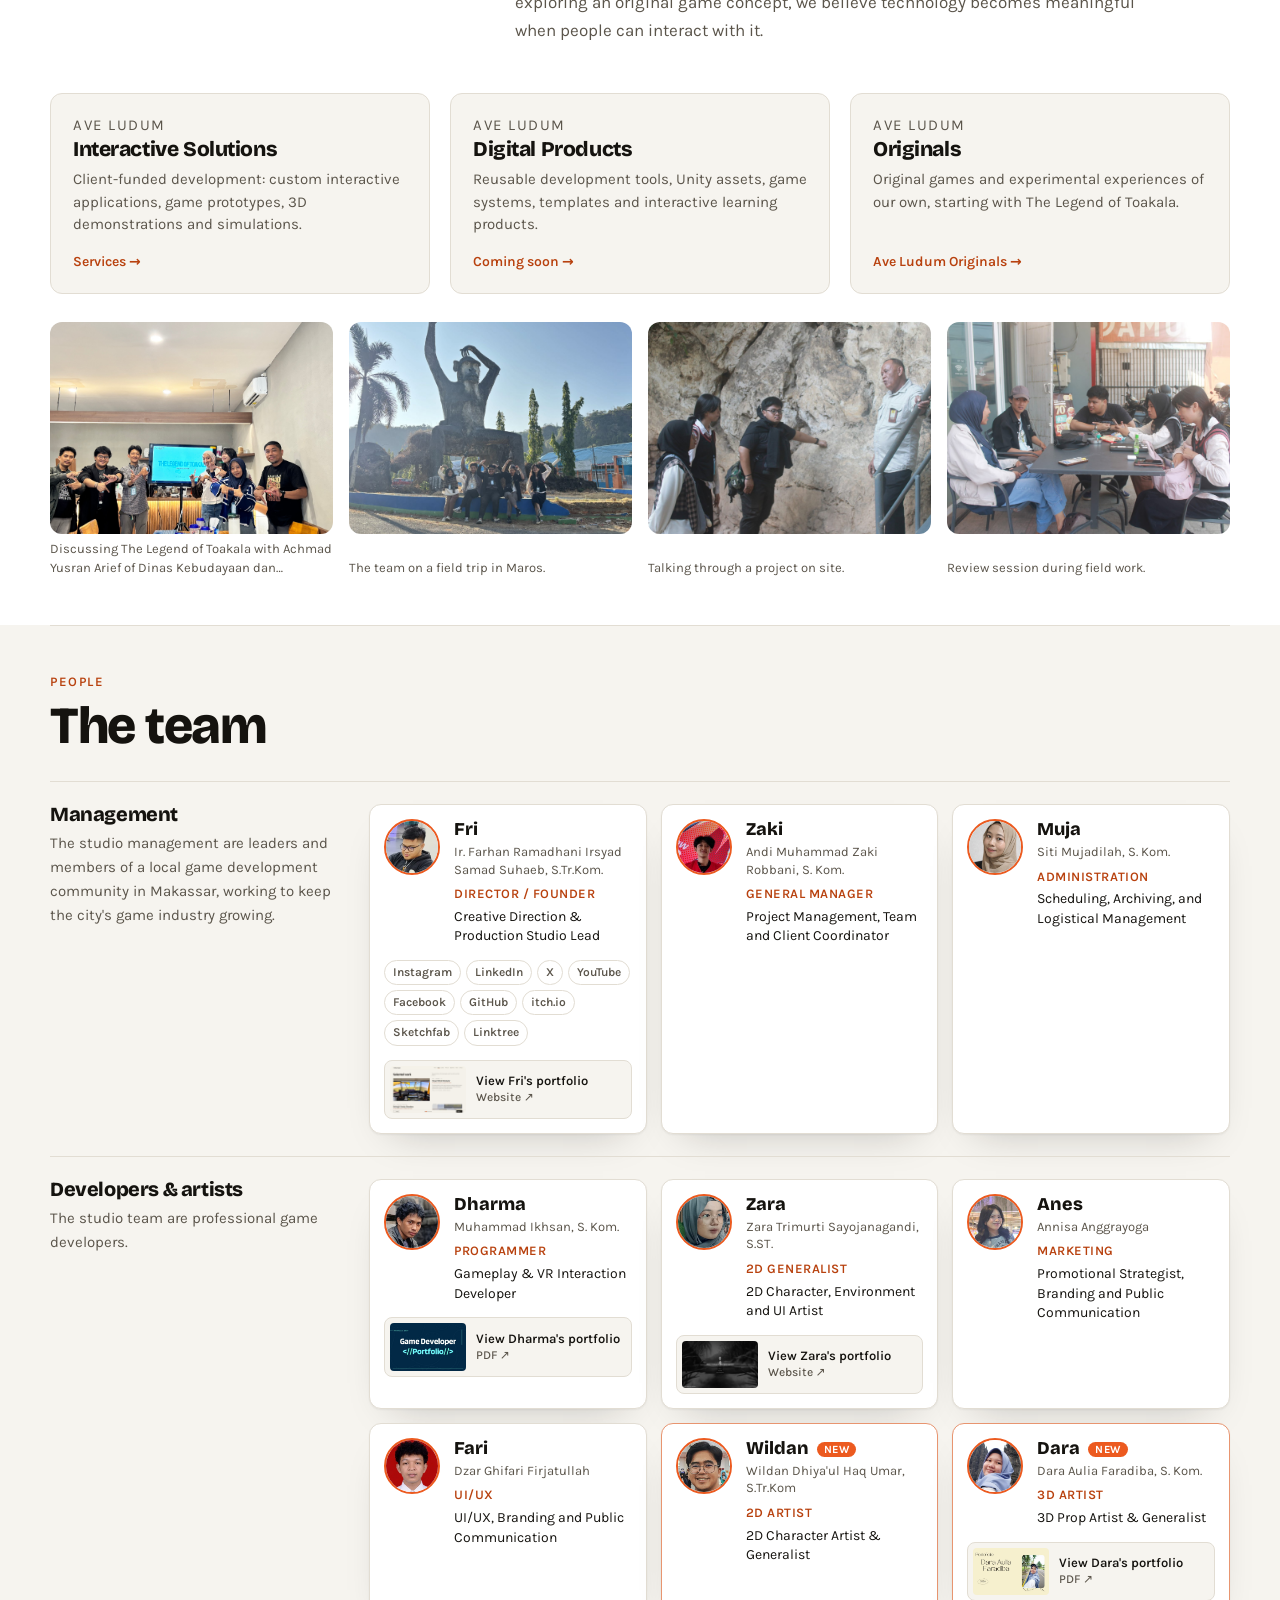
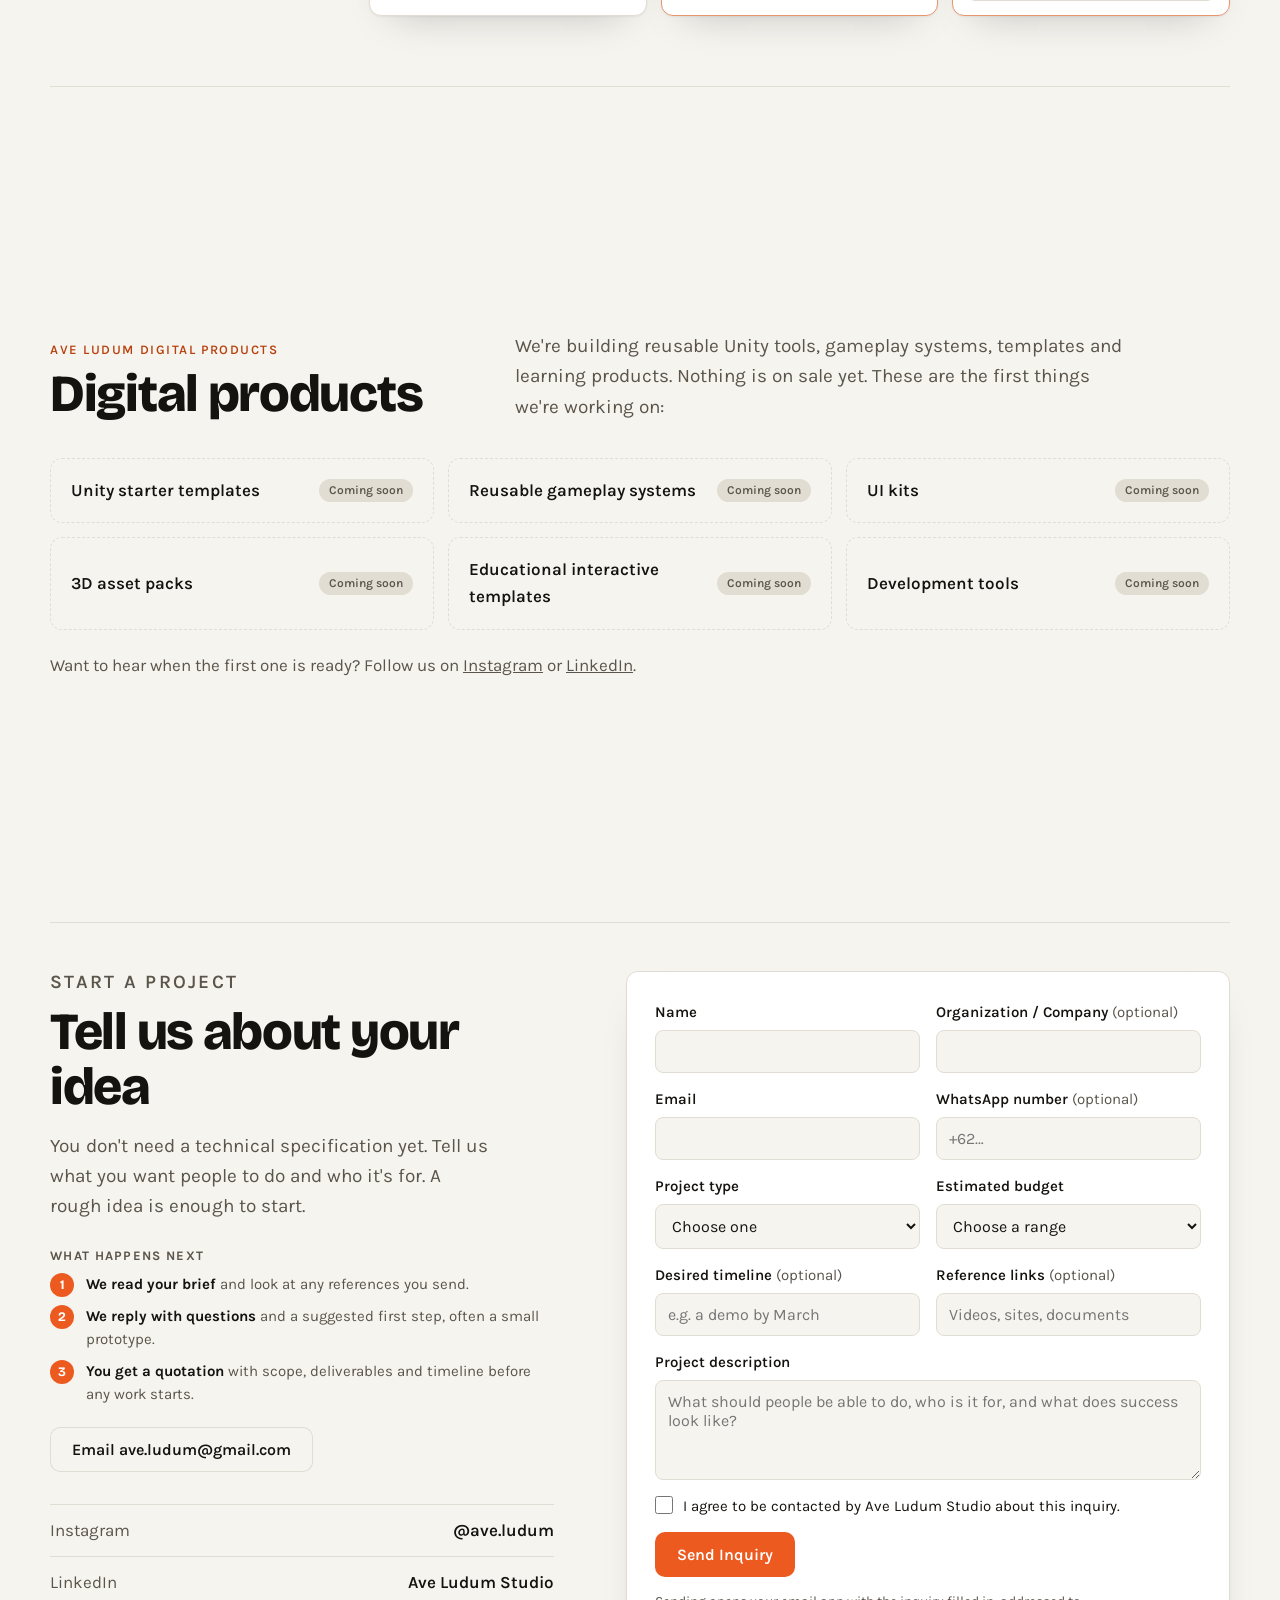
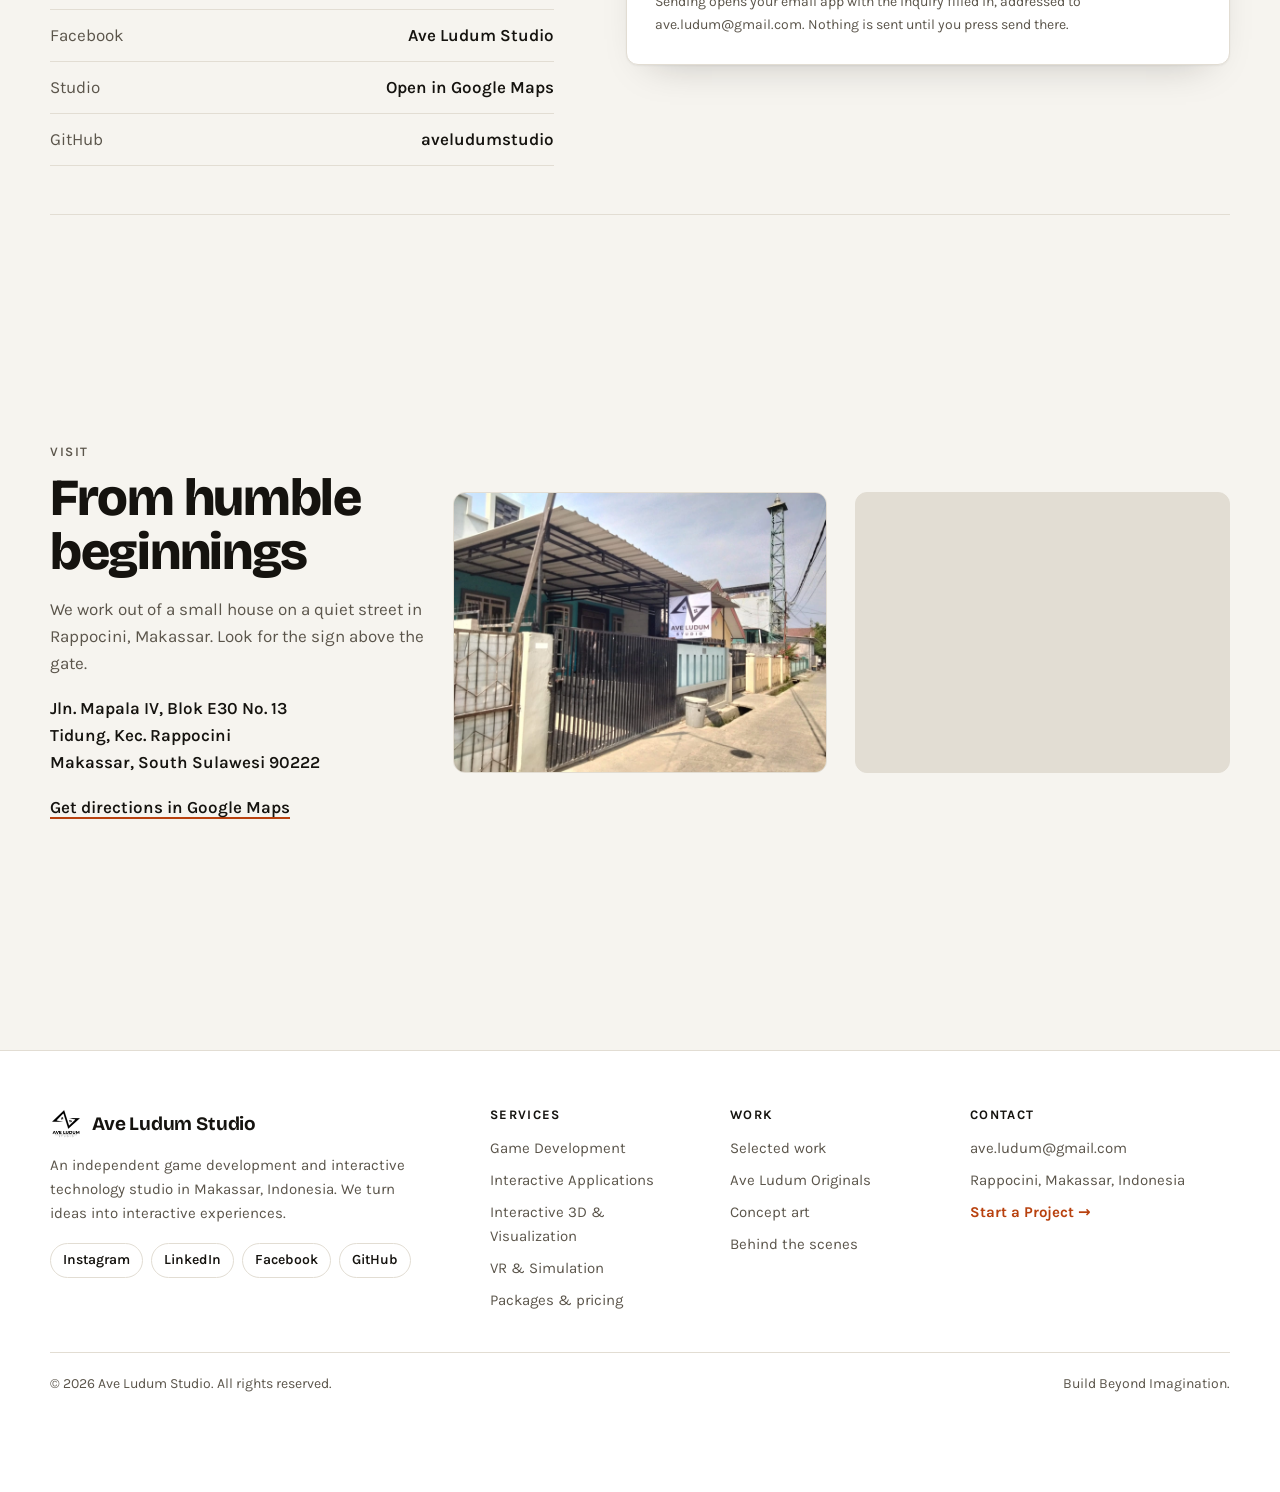
==== commit c71e8c45: "Add case study pages for every project project.html?p=<slug> gives each project a page with a large " ====
--- a/index.html
+++ b/index.html
@@ -25,7 +25,7 @@
 <link rel="preconnect" href="https://fonts.googleapis.com"><link rel="preconnect" href="https://fonts.gstatic.com" crossorigin>
 <link href="https://fonts.googleapis.com/css2?family=Bricolage+Grotesque:opsz,wght@12..96,500;12..96,700;12..96,800&family=Karla:ital,wght@0,400;0,600;1,400&display=swap" rel="stylesheet">
 <link rel="preload" as="image" href="assets/avels/avels-loading.webp" fetchpriority="high">
-<link rel="stylesheet" href="styles.css?v=20261121-1">
+<link rel="stylesheet" href="styles.css?v=20261121-2">
 </head>
 <body>
 <a class="skip-link" href="#main">Skip to content</a>
@@ -159,7 +159,7 @@
         <p class="originals-text" id="originalsText"></p>
         <dl class="originals-facts" id="originalsFacts"></dl>
         <div class="originals-actions">
-          <button type="button" class="button" id="originalsShots">View Screenshots</button>
+          <a class="button" id="originalsShots" href="project.html?p=the-legend-of-toakala">Read the Case Study</a>
           <a class="button button-ghost" href="#level-design">Inside a Level</a>
         </div>
       </div>
@@ -367,25 +367,6 @@
   <div class="shell footer-bottom"><span>© <span id="year"></span> Ave Ludum Studio. All rights reserved.</span><span>Build Beyond Imagination.</span></div>
 </footer>
 
-<dialog class="project-dialog" id="projectDialog" aria-labelledby="dialogTitle">
-  <button class="dialog-close" type="button" id="dialogClose" aria-label="Close">×</button>
-  <img id="dialogImage" src="" alt="">
-  <video id="dialogVideo" muted loop playsinline preload="none" hidden></video>
-  <div class="dialog-thumbs" id="dialogThumbs"></div>
-  <p class="dialog-caption" id="dialogCaption"></p>
-  <div class="dialog-body">
-    <p class="dialog-type" id="dialogType"></p>
-    <h2 id="dialogTitle"></h2>
-    <p class="dialog-badges" id="dialogBadges"></p>
-    <p id="dialogDescription"></p>
-    <div id="dialogSections"></div>
-    <dl class="dialog-meta">
-      <div><dt>Our role</dt><dd id="dialogRole"></dd></div>
-      <div><dt>Technology</dt><dd id="dialogStack"></dd></div>
-    </dl>
-    <a class="button dialog-cta" href="#contact" id="dialogCta">Start a Similar Project</a>
-  </div>
-</dialog>
 
 <dialog class="art-dialog" id="artDialog" aria-labelledby="artTitle">
   <button class="dialog-close" type="button" id="artClose" aria-label="Close">×</button>
@@ -402,8 +383,8 @@
 <script type="application/ld+json">
 {"@context":"https://schema.org","@type":"Organization","name":"Ave Ludum Studio","url":"https://aveludumstudio.com/","logo":"https://aveludumstudio.com/assets/logo-ave-ludum.png","slogan":"Build Beyond Imagination.","description":"Independent game development and interactive technology studio in Makassar, Indonesia: custom games, Unity prototypes, interactive 3D, educational applications and VR simulations.","email":"ave.ludum@gmail.com","knowsAbout":["Game development","Unity","Interactive 3D","Virtual reality","Training simulation","Educational games"],"address":{"@type":"PostalAddress","streetAddress":"Jln. Mapala IV, Blok E30 No. 13, Tidung, Kec. Rappocini","addressLocality":"Makassar","addressRegion":"South Sulawesi","postalCode":"90222","addressCountry":"ID"},"location":{"@type":"Place","geo":{"@type":"GeoCoordinates","latitude":-5.1678416,"longitude":119.4414785},"hasMap":"https://maps.app.goo.gl/prLRSztEHbN9Wsh98"},"sameAs":["https://www.instagram.com/ave.ludum/","https://www.linkedin.com/company/ave-ludum-studio","https://www.facebook.com/profile.php?id=61594251814646","https://github.com/aveludumstudio"]}
 </script>
-<script src="content.js?v=20261121-1"></script>
-<script src="site.js?v=20261121-1"></script>
-<script src="script.js?v=20261121-1"></script>
+<script src="content.js?v=20261121-2"></script>
+<script src="site.js?v=20261121-2"></script>
+<script src="script.js?v=20261121-2"></script>
 </body>
 </html>
--- a/styles.css
+++ b/styles.css
@@ -283,36 +283,13 @@
 .is-in .reveal{opacity:1;transform:none}
 
 
-/* Project dialog */
-.project-dialog{width:min(820px,calc(100% - 32px));max-height:calc(100vh - 48px);padding:0;border:0;border-radius:10px;background:var(--surface);color:var(--ink);overflow:auto}
-.project-dialog::backdrop{background:rgba(20,16,10,.7)}
-.project-dialog>img{width:100%;aspect-ratio:16/9;object-fit:cover;background:var(--line)}
-.project-dialog>video{display:block;width:100%;aspect-ratio:16/9;object-fit:cover;background:#111;cursor:pointer}
-.project-dialog>video[hidden],.project-dialog>img[hidden]{display:none}
-.dialog-thumbs button{position:relative}
-.dialog-thumbs .is-video::after{content:"▶";position:absolute;inset:0;display:grid;place-items:center;color:#fff;font-size:16px;text-shadow:0 1px 4px rgba(0,0,0,.8);background:rgba(0,0,0,.18)}
-.dialog-caption{margin:10px 32px 0;color:var(--muted);font-size:15px}
-.dialog-caption:empty{display:none}
-.dialog-thumbs{display:flex;gap:8px;padding:12px 32px 0;overflow-x:auto;scrollbar-width:none}
-.dialog-thumbs::-webkit-scrollbar{display:none}
-.dialog-thumbs:empty{display:none}
-.dialog-thumbs button{flex:0 0 88px;height:52px;padding:0;border:2px solid transparent;border-radius:4px;overflow:hidden;background:none;cursor:pointer;opacity:.6}
-.dialog-thumbs button:hover{opacity:1}
-.dialog-thumbs button[aria-pressed="true"]{border-color:var(--accent-text);opacity:1}
-.dialog-thumbs img{width:100%;height:100%;object-fit:cover}
-.dialog-body{padding:28px 32px 32px}
-.dialog-type{color:var(--accent-text);font-weight:600;margin:0 0 4px}
-.project-dialog h2{font-size:clamp(28px,4vw,40px);margin-bottom:14px}
-.project-dialog #dialogDescription{color:var(--muted);font-size:18px}
-.dialog-meta{display:grid;grid-template-columns:1fr 1fr;gap:20px;margin:24px 0 0;padding-top:20px;border-top:1px solid var(--line)}
-.dialog-meta dt{color:var(--muted);font-size:14px}
-.dialog-meta dd{margin:0;font-weight:600}
+/* Dialog close button (concept art lightbox) */
 .dialog-close{position:absolute;top:12px;right:12px;width:40px;height:40px;border:0;border-radius:50%;background:rgba(0,0,0,.6);color:#fff;font-size:24px;line-height:1;cursor:pointer}
 .dialog-close:hover{background:rgba(0,0,0,.85)}
 
 /* Drag and swipe: strips scroll under the mouse, slides step on a sideways swipe */
-.work-grid,.dialog-thumbs,.reel{cursor:grab}
-.work-grid.is-dragging,.dialog-thumbs.is-dragging,.reel.is-dragging{scroll-snap-type:none;cursor:grabbing;user-select:none}
+.work-grid,.cs-thumbs,.reel{cursor:grab}
+.work-grid.is-dragging,.cs-thumbs.is-dragging,.reel.is-dragging{scroll-snap-type:none;cursor:grabbing;user-select:none}
 
 /* Behind the scenes: a strip of portrait clips, sized so the chapter fits one screen */
 .reel{list-style:none;margin:0;padding:4px 8px 10px 2px;display:grid;grid-auto-flow:column;grid-auto-columns:clamp(130px,calc((100svh - 470px) * .5625),220px);gap:20px;overflow-x:auto;scroll-snap-type:x mandatory;overscroll-behavior-x:contain;scrollbar-width:none}
@@ -474,12 +451,6 @@
   :root:not([data-theme="light"]) .contact-form [aria-invalid]{border-color:#ff8a7a}
 }
 
-/* project dialog */
-.dialog-badges{display:flex;flex-wrap:wrap;gap:6px;margin:-4px 0 14px}
-.dialog-badges:empty{display:none}
-#dialogSections h3{font-size:18px;margin:20px 0 6px}
-#dialogSections p,#dialogSections li{color:var(--muted)}
-.dialog-cta{margin-top:24px}
 
 /* footer */
 .footer{background:var(--surface);border-top:1px solid var(--line);padding:56px 0 96px;color:var(--muted);font-size:15px}
@@ -549,7 +520,7 @@
 }
 
 /* ===== Conversion details: hero proof, service fit, inline CTAs, next steps ===== */
-/* links styled as text but built as buttons because they open the project dialog */
+/* links styled as text but built as buttons because they open a case study */
 .hero-proof button,.hero-art figcaption button,.offer-example button{padding:0;border:0;background:none;color:var(--accent-text);font:inherit;font-weight:600;cursor:pointer;text-decoration:underline;text-underline-offset:3px}
 .hero{padding:32px 0 80px}
 .hero h1{font-size:clamp(44px,5.6vw,76px)}
@@ -585,6 +556,69 @@
   .inline-cta .button{width:100%;text-align:center}
 }
 
+/* ===== Case study pages ===== */
+.case-head{padding:40px 0 24px}
+.case-back{display:inline-block;margin-bottom:22px;color:var(--muted);font-weight:600;font-size:15px;text-decoration:none}
+.case-back:hover{color:var(--accent-text)}
+.case-head h1{font-size:clamp(40px,6vw,76px);letter-spacing:-.035em;line-height:1}
+.case-badges{display:flex;flex-wrap:wrap;gap:6px;margin:18px 0 0}
+.case-media{margin-bottom:56px}
+.case-viewer{position:relative;overflow:hidden;width:min(100%,calc((100svh - 250px) * 16 / 9));margin-inline:auto;border-radius:var(--radius);background:#111;box-shadow:var(--shadow-lift);aspect-ratio:16/9}
+.case-viewer img,.case-viewer video{display:block;width:100%;height:100%;object-fit:contain;background:#111}
+.case-viewer video{cursor:pointer}
+.case-viewer [hidden]{display:none}
+.case-arrow{position:absolute;top:50%;transform:translateY(-50%);width:48px;height:48px;border:0;border-radius:50%;background:rgba(16,15,13,.6);color:#fff;font-size:20px;cursor:pointer;backdrop-filter:blur(6px);transition:background .2s}
+.case-arrow:hover{background:rgba(16,15,13,.85)}
+.case-prev{left:14px}
+.case-next{right:14px}
+.case-caption-row{display:flex;justify-content:space-between;gap:16px;margin-top:12px}
+.case-caption{margin:0;color:var(--ink);font-size:15px}
+.case-count{margin:0;color:var(--muted);font-size:14px;white-space:nowrap}
+.cs-thumbs{display:flex;gap:10px;margin-top:14px;padding-bottom:4px;overflow-x:auto;scrollbar-width:none}
+.cs-thumbs::-webkit-scrollbar{display:none}
+.cs-thumbs button{position:relative;flex:0 0 132px;aspect-ratio:16/9;padding:0;border:2px solid transparent;border-radius:8px;overflow:hidden;background:var(--line);cursor:pointer;opacity:.65;transition:opacity .2s,border-color .2s}
+.cs-thumbs button:hover{opacity:1}
+.cs-thumbs button[aria-pressed="true"]{border-color:var(--accent);opacity:1}
+.cs-thumbs img{width:100%;height:100%;object-fit:cover}
+.cs-thumbs .is-video::after{content:"▶";position:absolute;inset:0;display:grid;place-items:center;color:#fff;font-size:16px;text-shadow:0 1px 4px rgba(0,0,0,.8);background:rgba(0,0,0,.2)}
+.case-body{display:grid;grid-template-columns:minmax(0,7fr) minmax(0,4fr);gap:56px;align-items:start;padding-bottom:56px}
+.case-section{display:grid;grid-template-columns:44px minmax(0,1fr);gap:8px;padding:26px 0;border-top:1px solid var(--line)}
+.case-section:first-child{border-top:0;padding-top:0}
+.case-num{margin:4px 0 0;color:var(--accent-text);font:700 14px var(--display)}
+.case-section h2{font-size:clamp(22px,2.4vw,28px);margin-bottom:10px}
+.case-section p{color:var(--muted);font-size:17px;max-width:62ch;margin:0}
+.case-section .check-list{margin:6px 0 0}
+.tech-list{list-style:none;margin:6px 0 0;padding:0;display:flex;flex-wrap:wrap;gap:8px}
+.tech-list li{padding:5px 12px;border:1px solid var(--line);border-radius:999px;background:var(--surface);font-weight:600;font-size:14px}
+.case-facts{position:sticky;top:calc(var(--header) + 24px);padding:24px;background:var(--surface);border:1px solid var(--line);border-radius:var(--radius);box-shadow:var(--shadow)}
+.case-facts dl{margin:0;display:grid;gap:14px}
+.case-facts dt{color:var(--muted);font-size:12px;letter-spacing:.08em;text-transform:uppercase}
+.case-facts dd{margin:2px 0 0;font-weight:600}
+.case-cta{display:grid;gap:12px;justify-items:start;margin-top:22px;padding-top:20px;border-top:1px solid var(--line)}
+.case-cta p{margin:0;font-weight:600}
+.case-nav{display:grid;grid-template-columns:1fr 1fr;gap:20px;padding:28px 0 72px;border-top:1px solid var(--line)}
+.case-nav a{display:grid;gap:4px;padding:20px 22px;border:1px solid var(--line);border-radius:var(--radius);background:var(--surface);color:var(--ink);font:800 22px/1.2 var(--display);text-decoration:none;transition:border-color .2s,box-shadow .2s}
+.case-nav a:last-child{text-align:right}
+.case-nav a:hover{border-color:var(--accent-text);box-shadow:var(--shadow)}
+.case-nav span{color:var(--muted);font:600 13px var(--body);letter-spacing:.06em;text-transform:uppercase}
+/* the "Video" marker on work cards that have clips */
+.work-video{position:absolute;right:10px;bottom:10px;padding:3px 10px;border-radius:999px;background:rgba(16,15,13,.78);color:#fff;font:600 12px var(--body);backdrop-filter:blur(6px)}
+.work-open{text-decoration:none}
+@media (max-width:900px){
+  .case-body{grid-template-columns:1fr;gap:32px}
+  .case-facts{position:static}
+}
+@media (max-width:640px){
+  .case-head{padding:24px 0 18px}
+  .case-media{width:100%;margin:0 0 40px}
+  .case-viewer{border-radius:0}
+  .case-caption-row,.cs-thumbs{padding-inline:16px}
+  .case-arrow{width:40px;height:40px;font-size:17px}
+  .case-section{grid-template-columns:1fr;gap:2px}
+  .case-nav{grid-template-columns:1fr}
+  .case-nav a:last-child{text-align:left}
+}
+
 /* Responsive */
 @media (max-width:900px){
   .team-group{grid-template-columns:1fr;gap:14px}
@@ -620,14 +654,12 @@
   .hero-micro{font-size:14px;margin-top:14px}
   .hero-next{display:none}
   .header-inner{justify-content:space-between}
-  .service-list,.quotes,.dialog-meta{grid-template-columns:1fr}
+  .service-list,.quotes{grid-template-columns:1fr}
   .work-grid{grid-auto-columns:84%;gap:16px}
   .photos{grid-template-columns:1fr 1fr;grid-template-rows:auto;height:auto}
   .photos figure:first-child,.photos figure:nth-child(2){grid-column:1/-1;grid-row:auto}
   .photos img{height:auto;aspect-ratio:3/2}
   .photos figure:first-child img,.photos figure:nth-child(2) img{aspect-ratio:16/9}
-  .dialog-body{padding:22px}
-  .dialog-thumbs{padding:10px 22px 0}
   .art-caption{flex-direction:column;align-items:flex-start;padding:16px 18px}
   .visit{grid-template-columns:1fr}
   .level-pin{width:22px;height:22px;font-size:11px;border-width:1.5px}
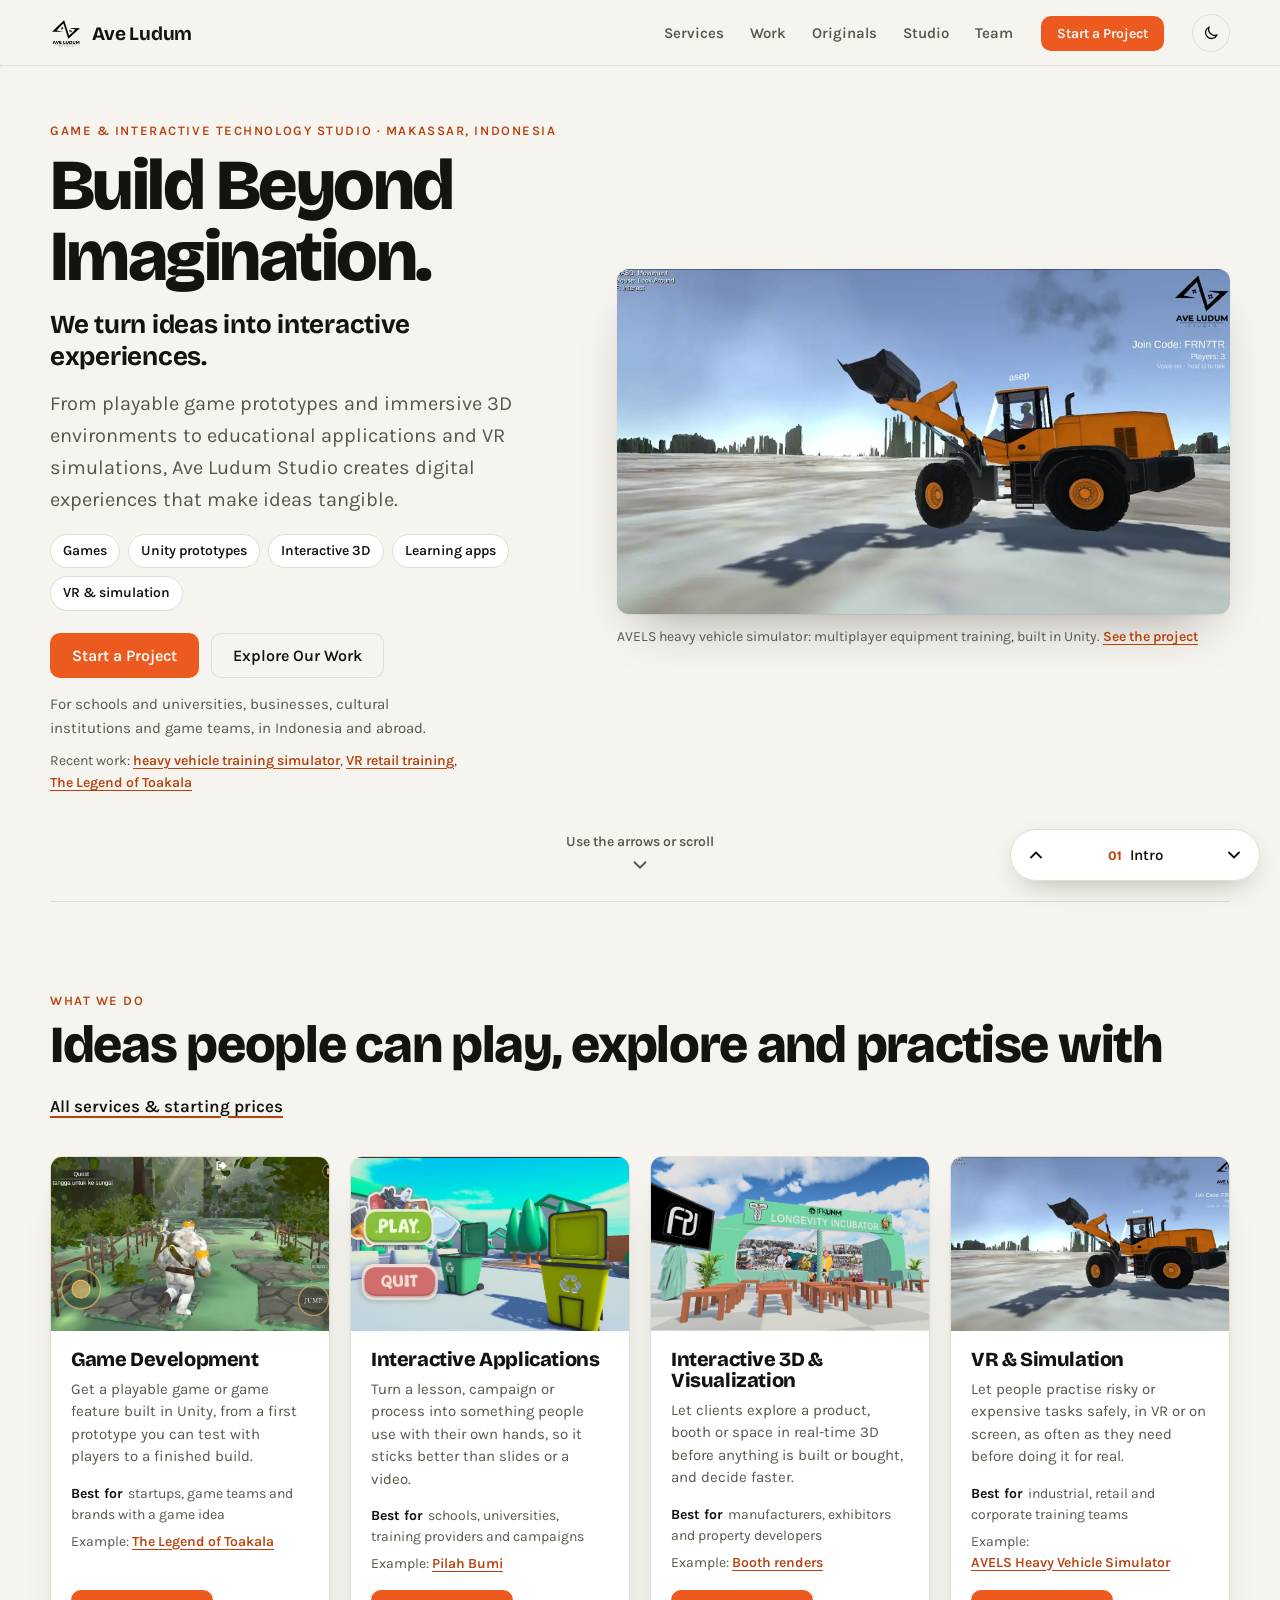
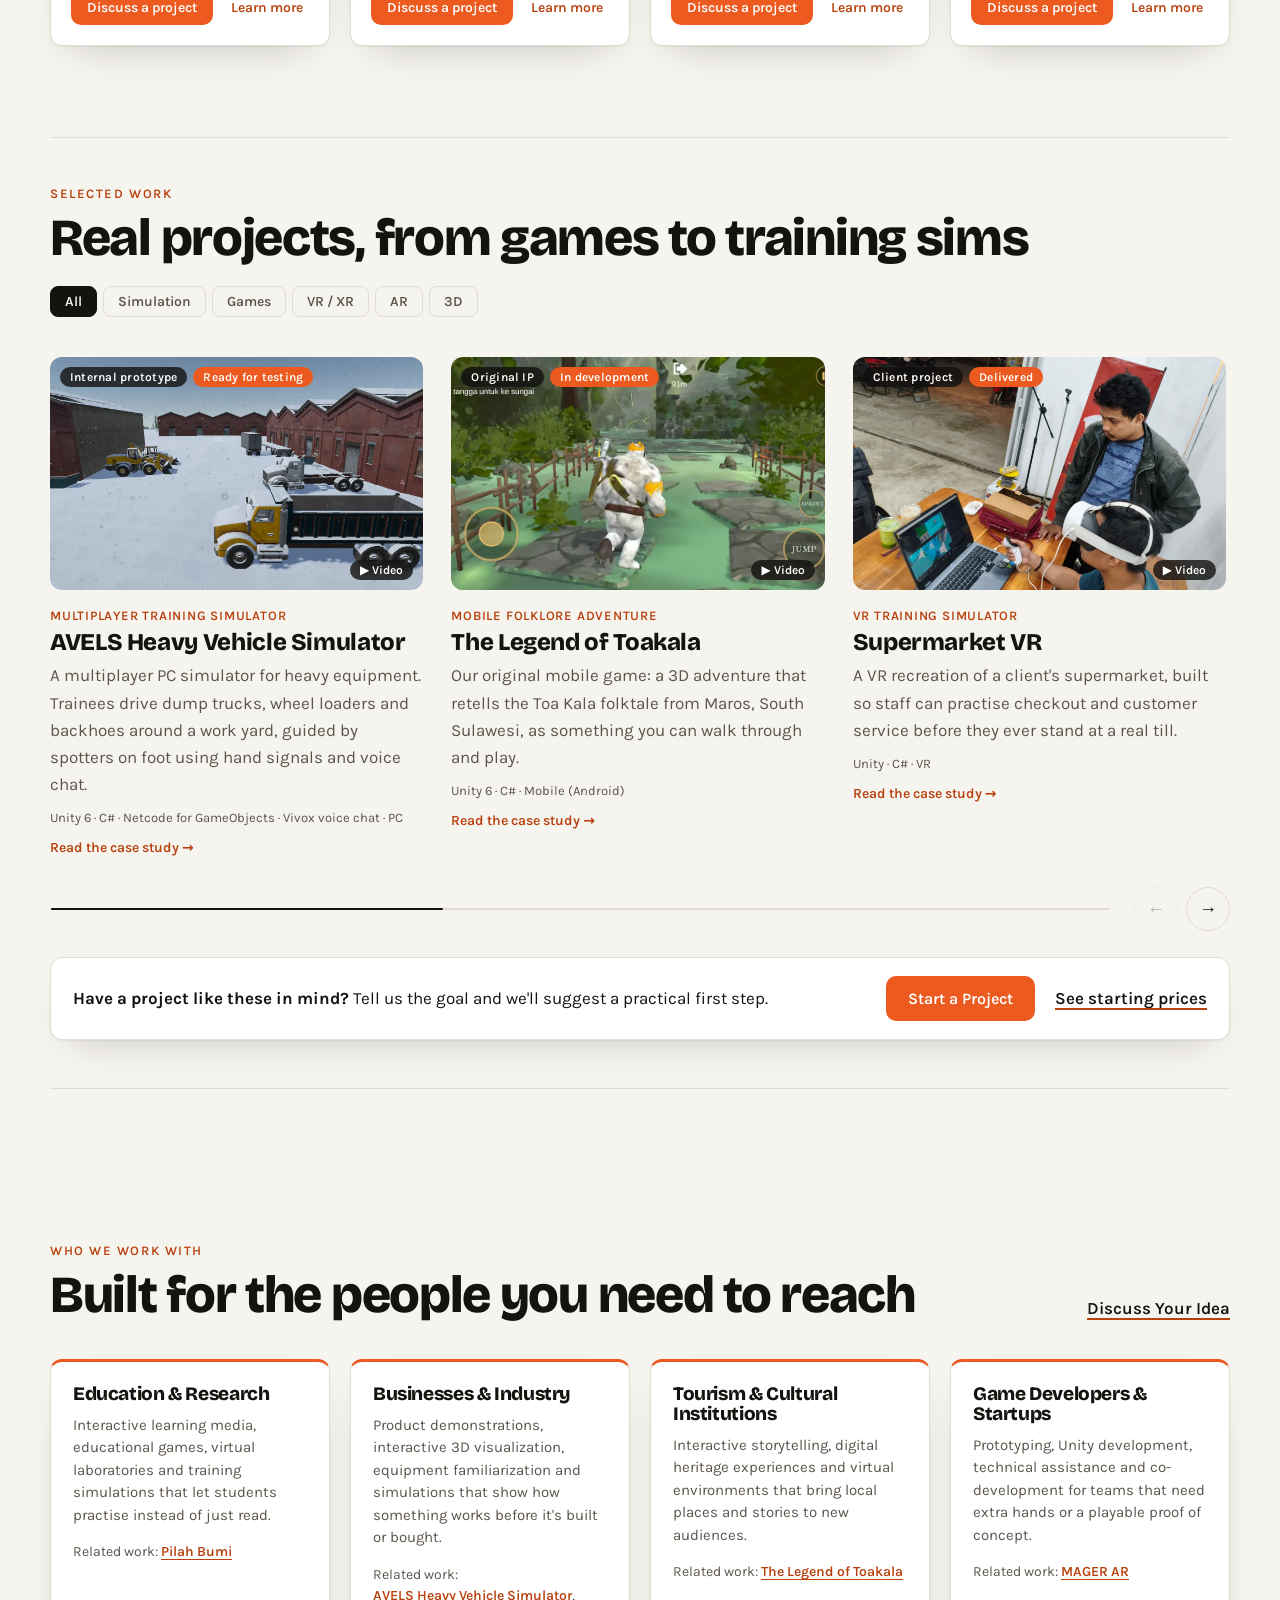
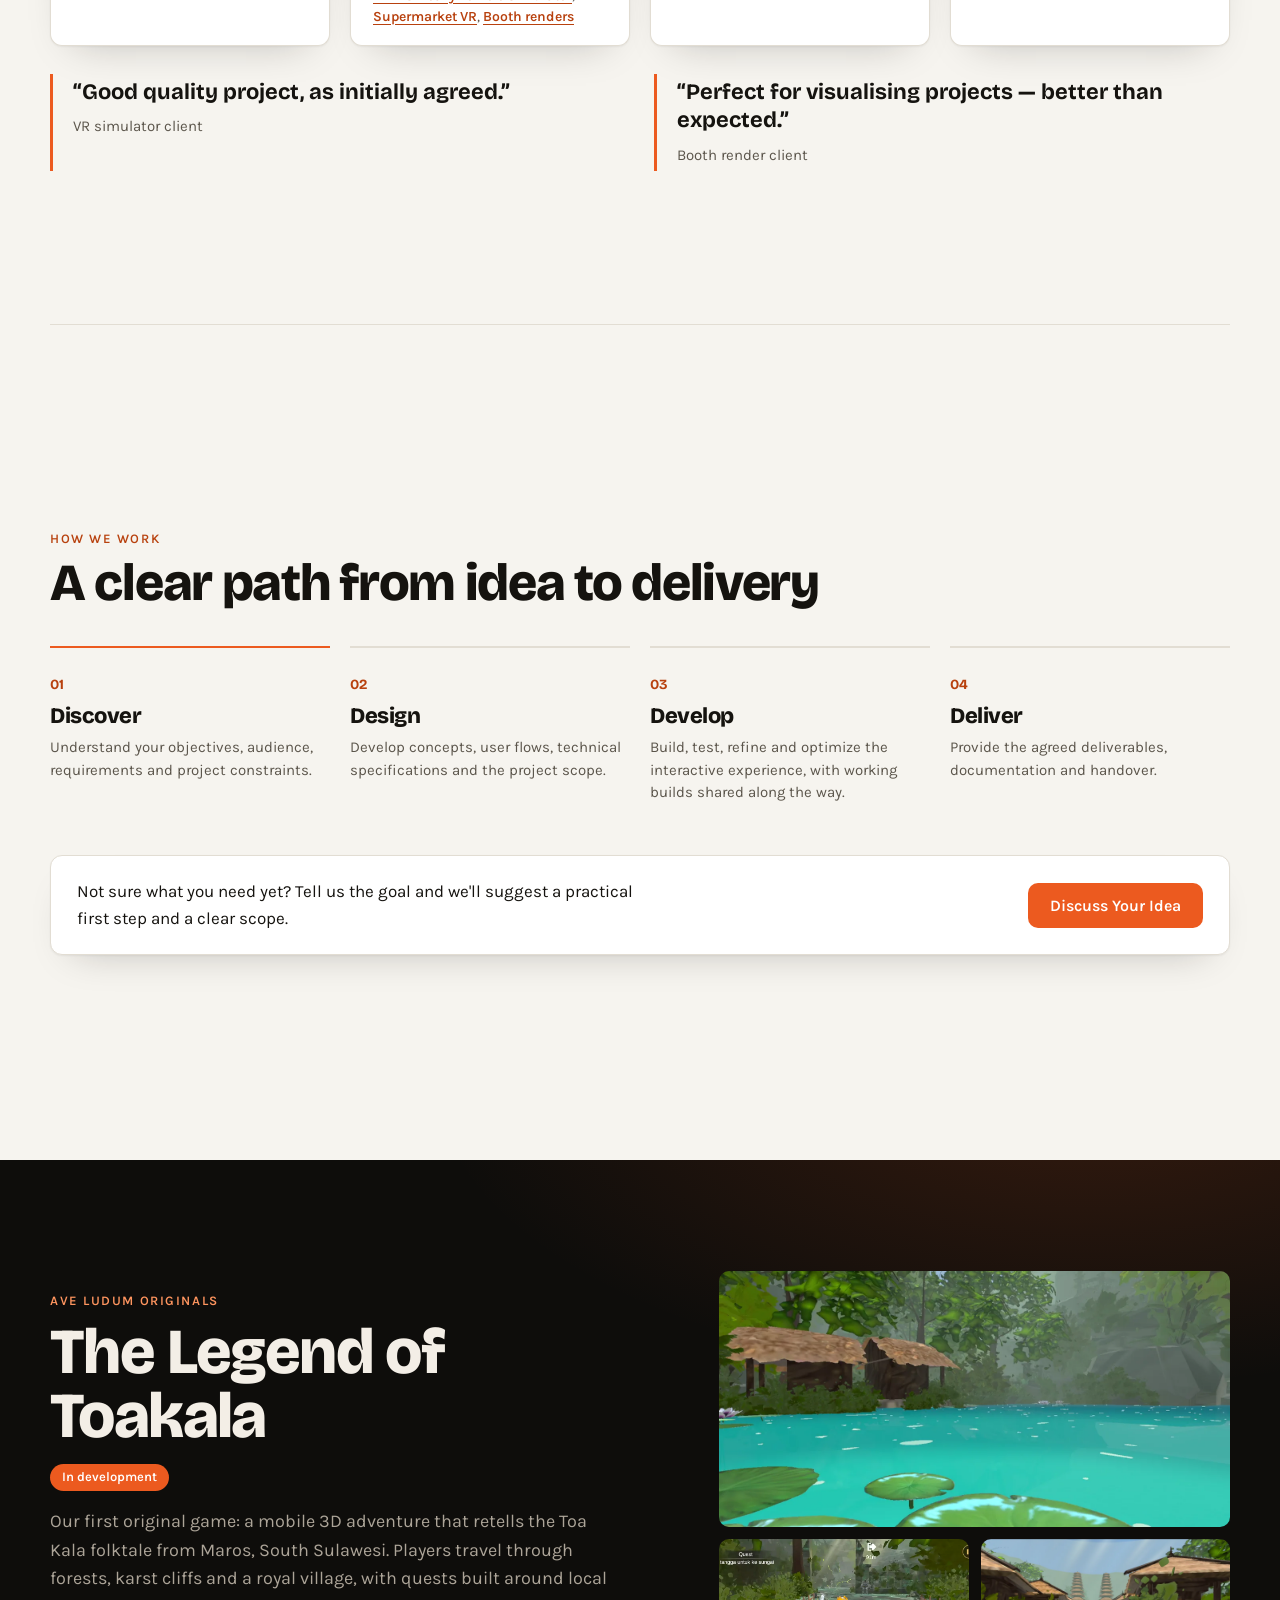
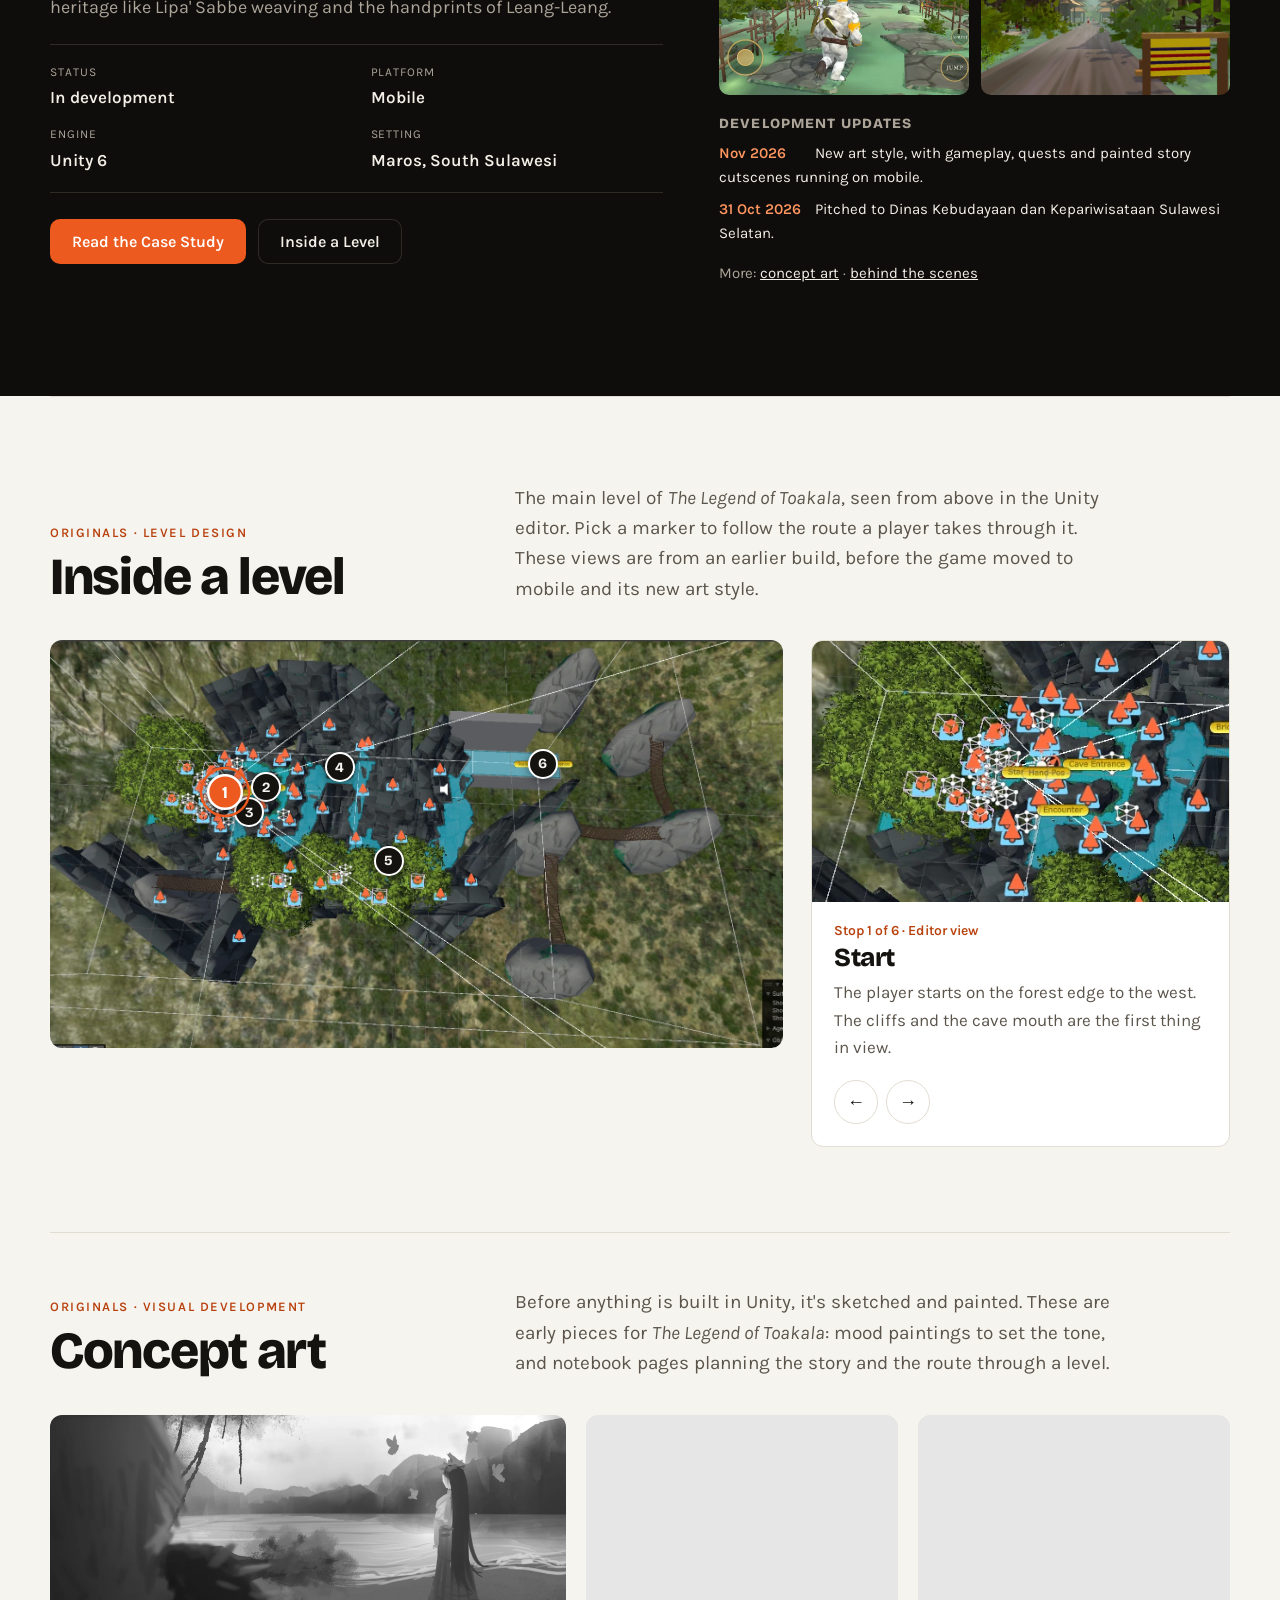
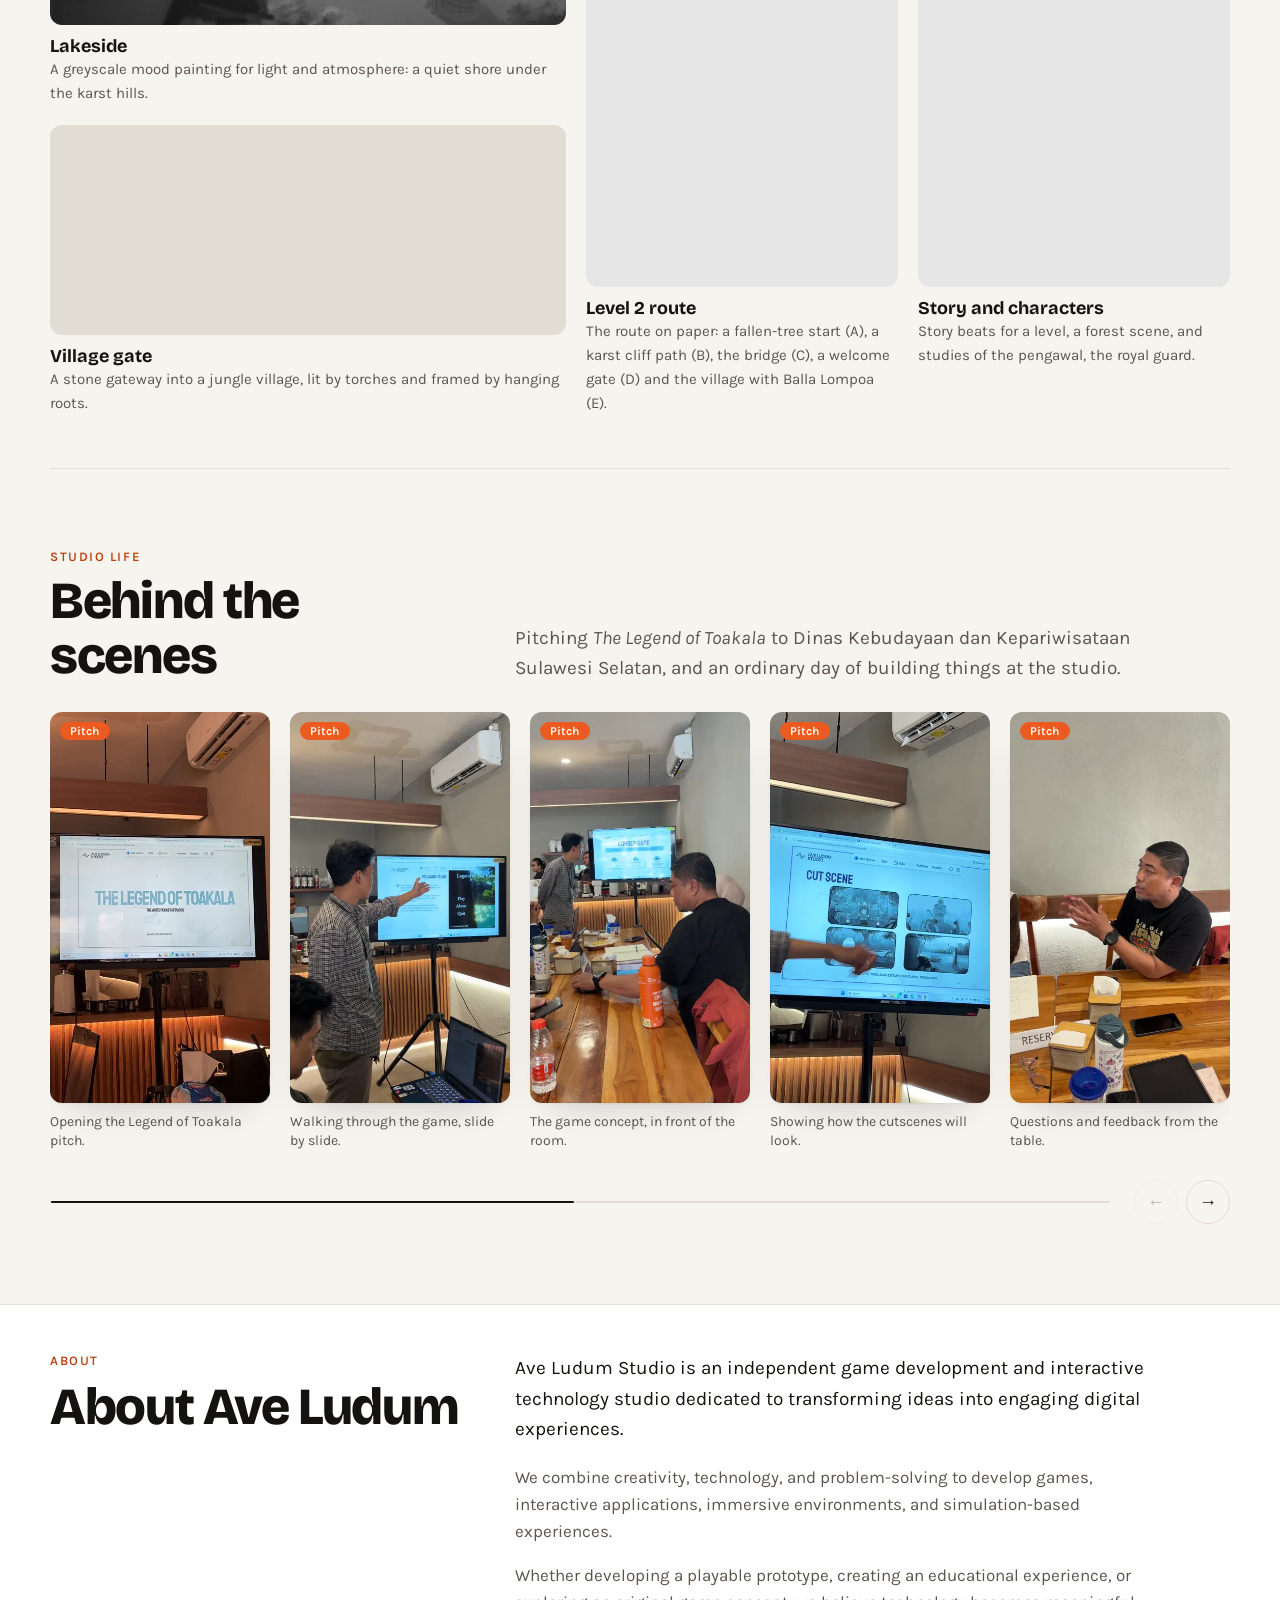
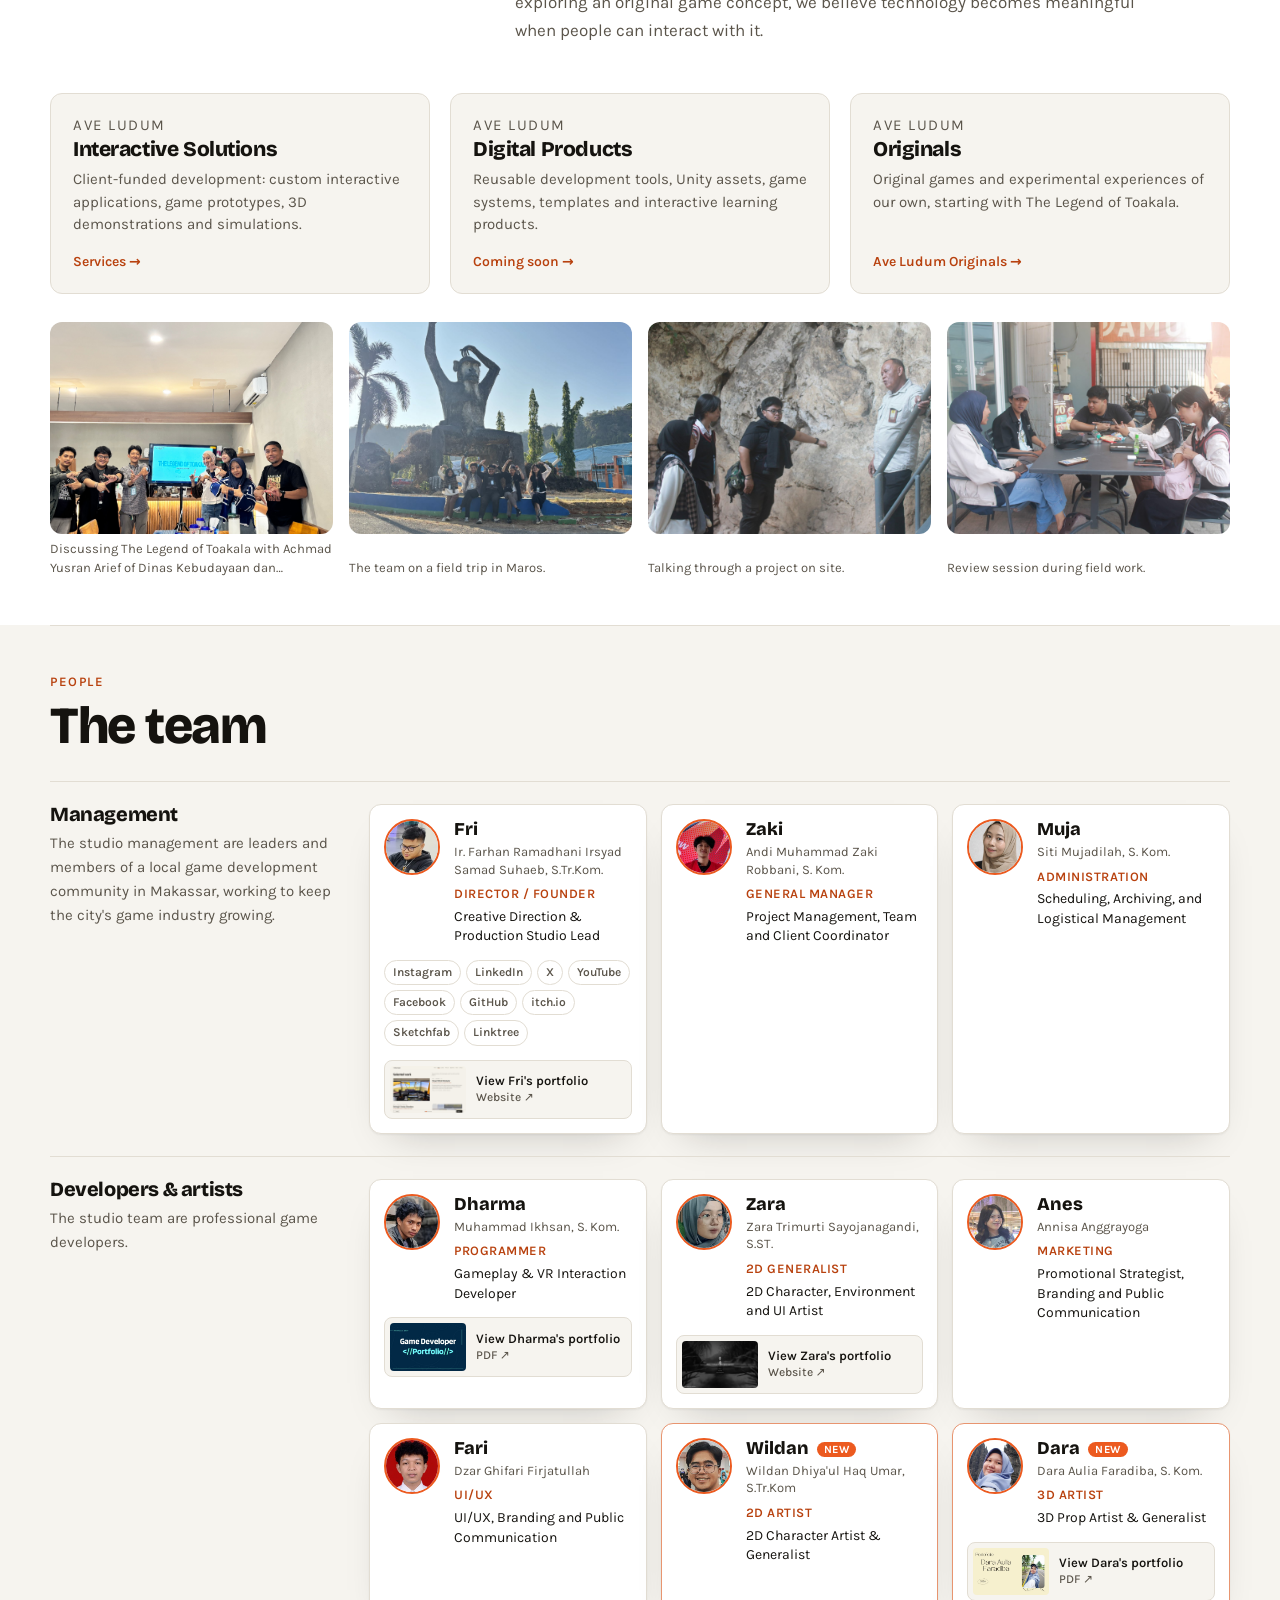
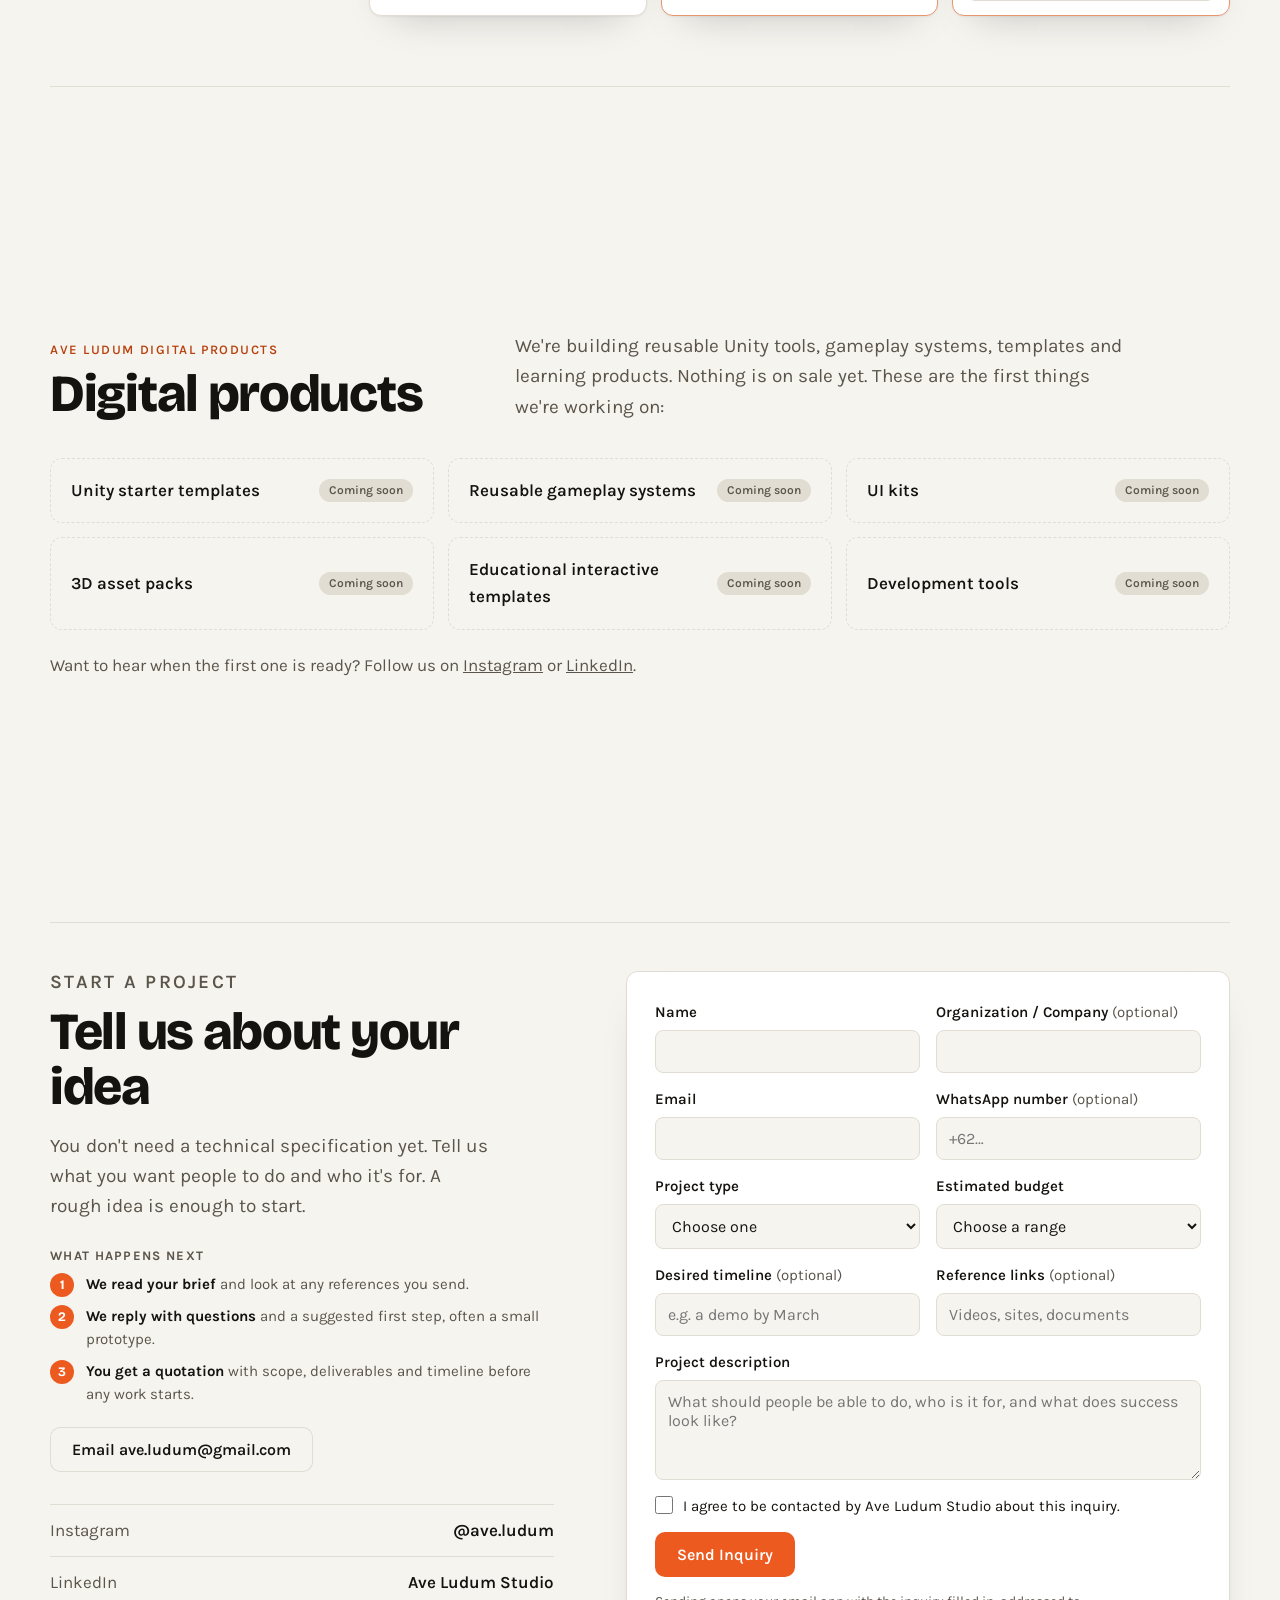
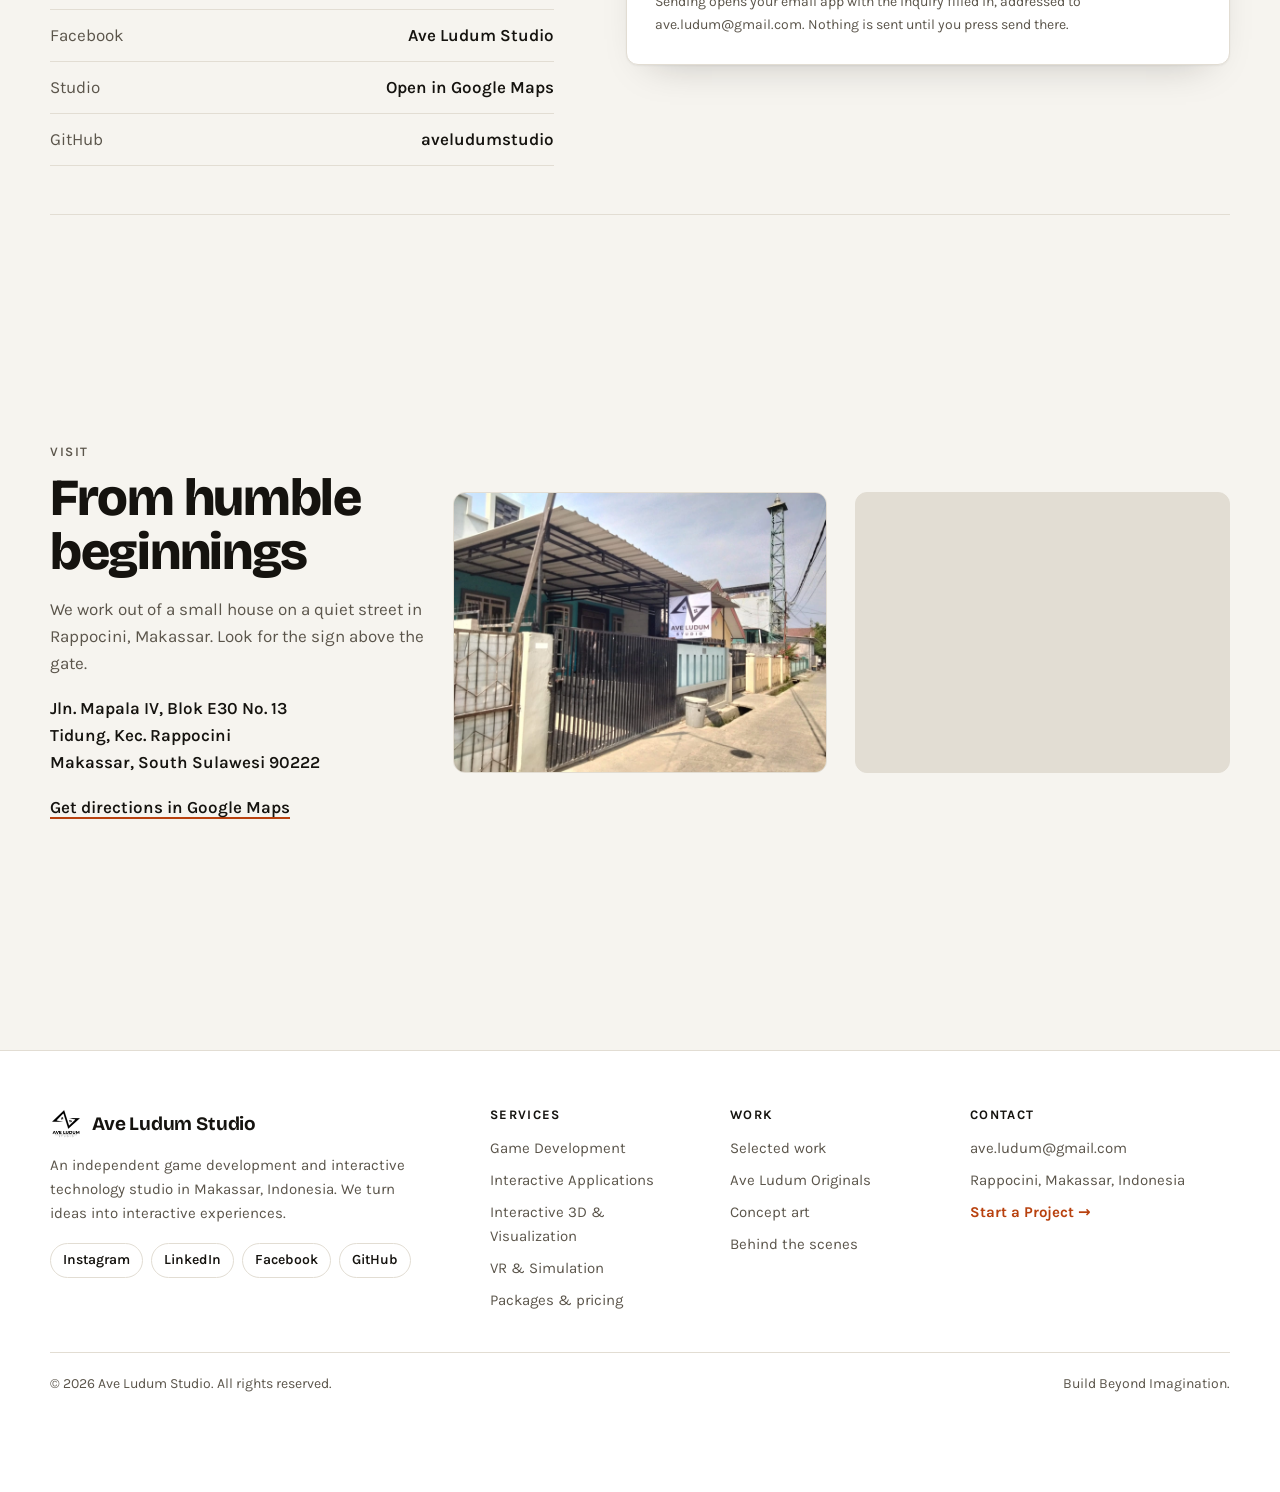
==== commit 64d25f6e: "Update case studies with confirmed project details and new footage - Toakala: mobile build in the ne" ====
--- a/index.html
+++ b/index.html
@@ -25,7 +25,7 @@
 <link rel="preconnect" href="https://fonts.googleapis.com"><link rel="preconnect" href="https://fonts.gstatic.com" crossorigin>
 <link href="https://fonts.googleapis.com/css2?family=Bricolage+Grotesque:opsz,wght@12..96,500;12..96,700;12..96,800&family=Karla:ital,wght@0,400;0,600;1,400&display=swap" rel="stylesheet">
 <link rel="preload" as="image" href="assets/avels/avels-loading.webp" fetchpriority="high">
-<link rel="stylesheet" href="styles.css?v=20261121-2">
+<link rel="stylesheet" href="styles.css?v=20261121-3">
 </head>
 <body>
 <a class="skip-link" href="#main">Skip to content</a>
@@ -179,7 +179,7 @@
       <p class="eyebrow">Originals · Level design</p>
       <h2>Inside a level</h2>
     </div>
-    <p>This is the main level of <em>The Legend of Toakala</em>, seen from above in the Unity editor. Pick a marker to follow the route a player takes through it.</p>
+    <p>The main level of <em>The Legend of Toakala</em>, seen from above in the Unity editor. Pick a marker to follow the route a player takes through it. These views are from an earlier build, before the game moved to mobile and its new art style.</p>
   </div>
   <div class="level-layout">
     <figure class="level-map">
@@ -383,8 +383,8 @@
 <script type="application/ld+json">
 {"@context":"https://schema.org","@type":"Organization","name":"Ave Ludum Studio","url":"https://aveludumstudio.com/","logo":"https://aveludumstudio.com/assets/logo-ave-ludum.png","slogan":"Build Beyond Imagination.","description":"Independent game development and interactive technology studio in Makassar, Indonesia: custom games, Unity prototypes, interactive 3D, educational applications and VR simulations.","email":"ave.ludum@gmail.com","knowsAbout":["Game development","Unity","Interactive 3D","Virtual reality","Training simulation","Educational games"],"address":{"@type":"PostalAddress","streetAddress":"Jln. Mapala IV, Blok E30 No. 13, Tidung, Kec. Rappocini","addressLocality":"Makassar","addressRegion":"South Sulawesi","postalCode":"90222","addressCountry":"ID"},"location":{"@type":"Place","geo":{"@type":"GeoCoordinates","latitude":-5.1678416,"longitude":119.4414785},"hasMap":"https://maps.app.goo.gl/prLRSztEHbN9Wsh98"},"sameAs":["https://www.instagram.com/ave.ludum/","https://www.linkedin.com/company/ave-ludum-studio","https://www.facebook.com/profile.php?id=61594251814646","https://github.com/aveludumstudio"]}
 </script>
-<script src="content.js?v=20261121-2"></script>
-<script src="site.js?v=20261121-2"></script>
-<script src="script.js?v=20261121-2"></script>
+<script src="content.js?v=20261121-3"></script>
+<script src="site.js?v=20261121-3"></script>
+<script src="script.js?v=20261121-3"></script>
 </body>
 </html>
--- a/styles.css
+++ b/styles.css
@@ -590,6 +590,9 @@
 .case-section .check-list{margin:6px 0 0}
 .tech-list{list-style:none;margin:6px 0 0;padding:0;display:flex;flex-wrap:wrap;gap:8px}
 .tech-list li{padding:5px 12px;border:1px solid var(--line);border-radius:999px;background:var(--surface);font-weight:600;font-size:14px}
+.case-quote{margin:4px 0 0;padding-left:18px;border-left:3px solid var(--accent)}
+.case-section .case-quote p{color:var(--ink);font:700 clamp(19px,2vw,23px)/1.35 var(--display)}
+.case-quote footer{margin-top:6px;color:var(--muted);font-size:15px}
 .case-facts{position:sticky;top:calc(var(--header) + 24px);padding:24px;background:var(--surface);border:1px solid var(--line);border-radius:var(--radius);box-shadow:var(--shadow)}
 .case-facts dl{margin:0;display:grid;gap:14px}
 .case-facts dt{color:var(--muted);font-size:12px;letter-spacing:.08em;text-transform:uppercase}
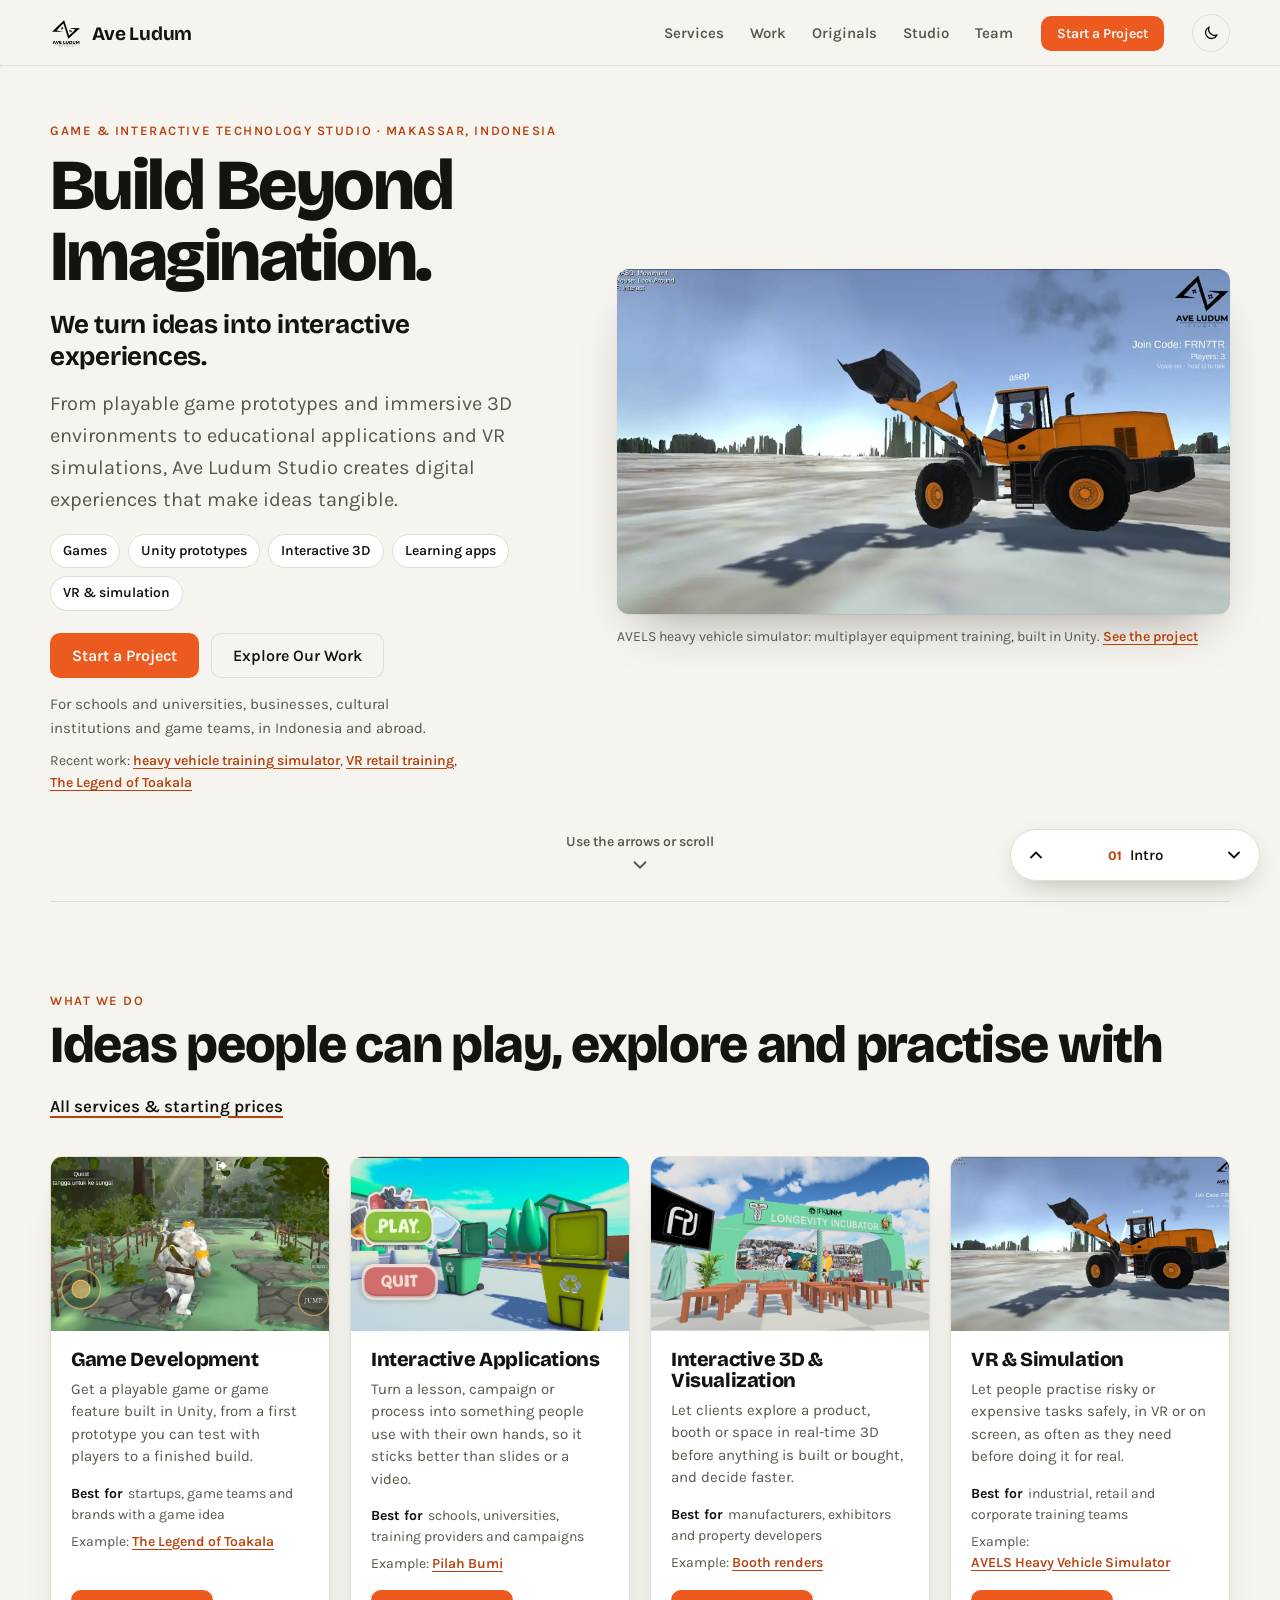
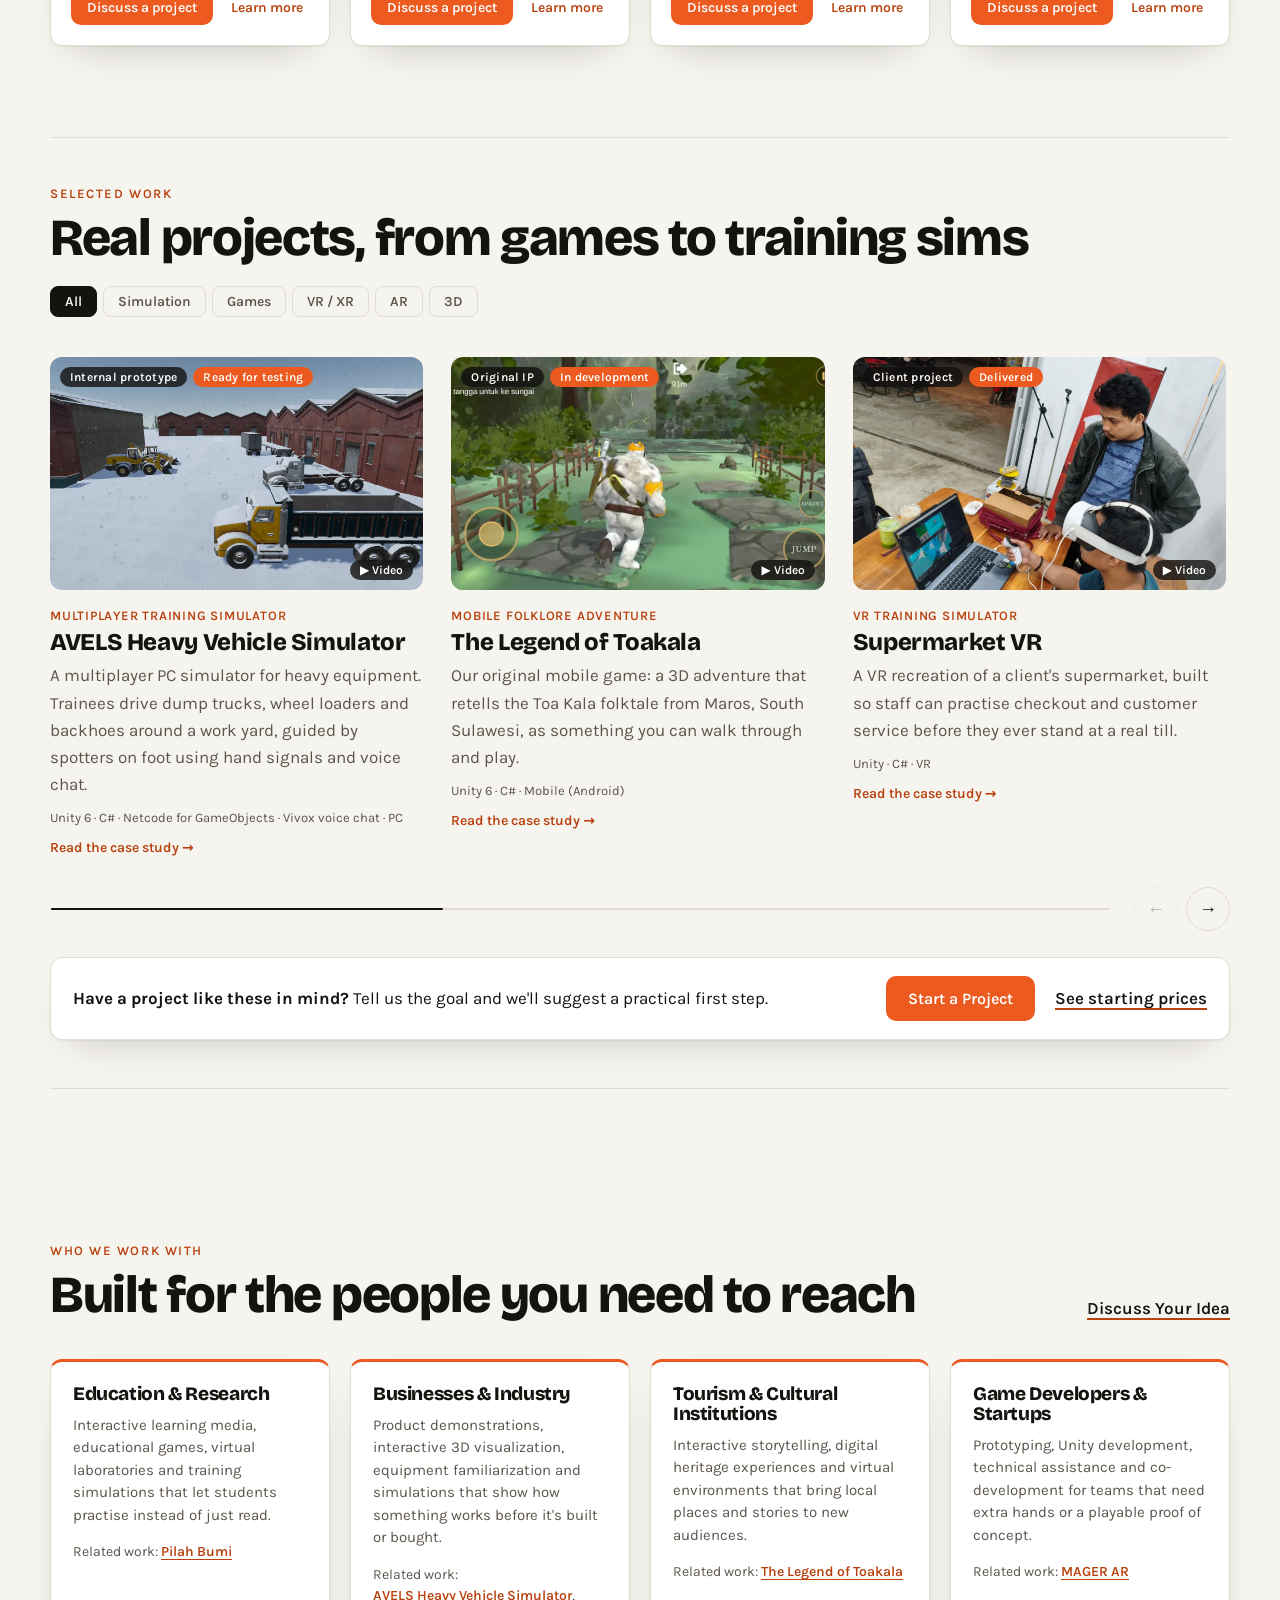
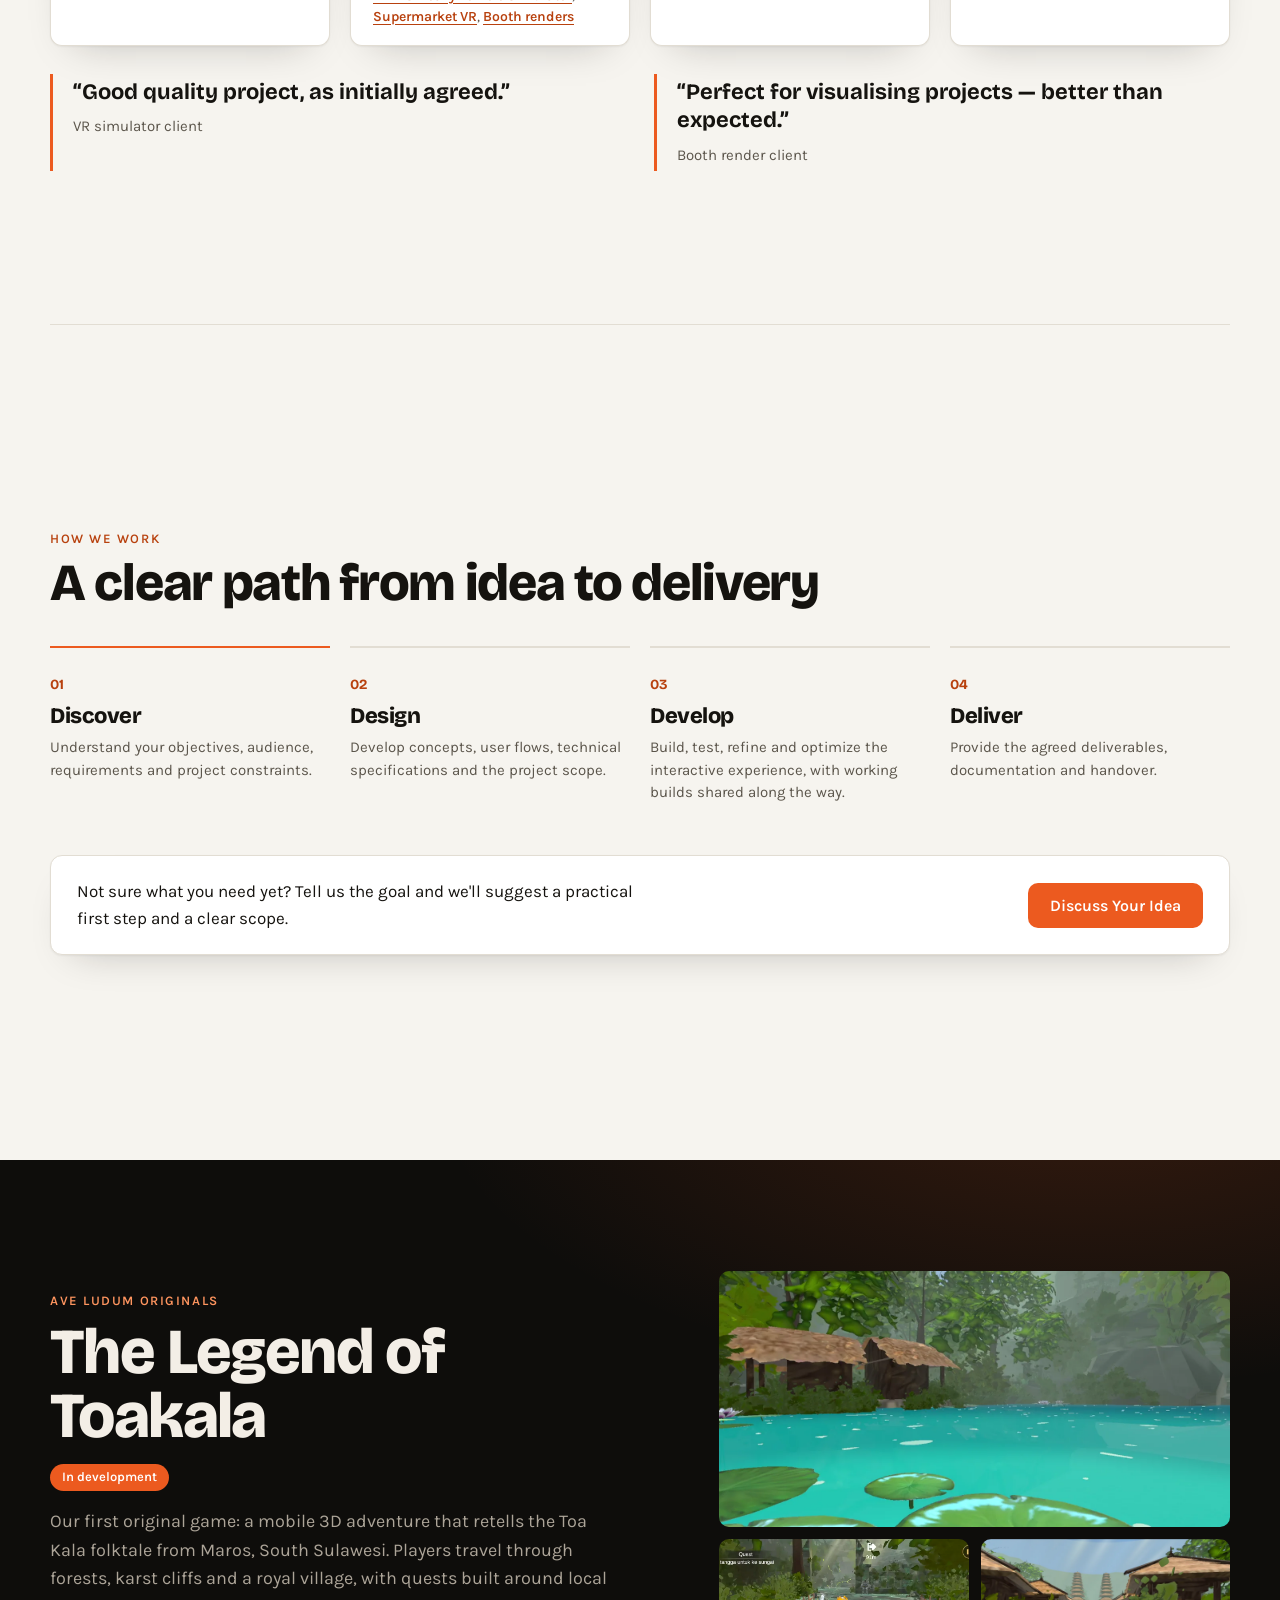
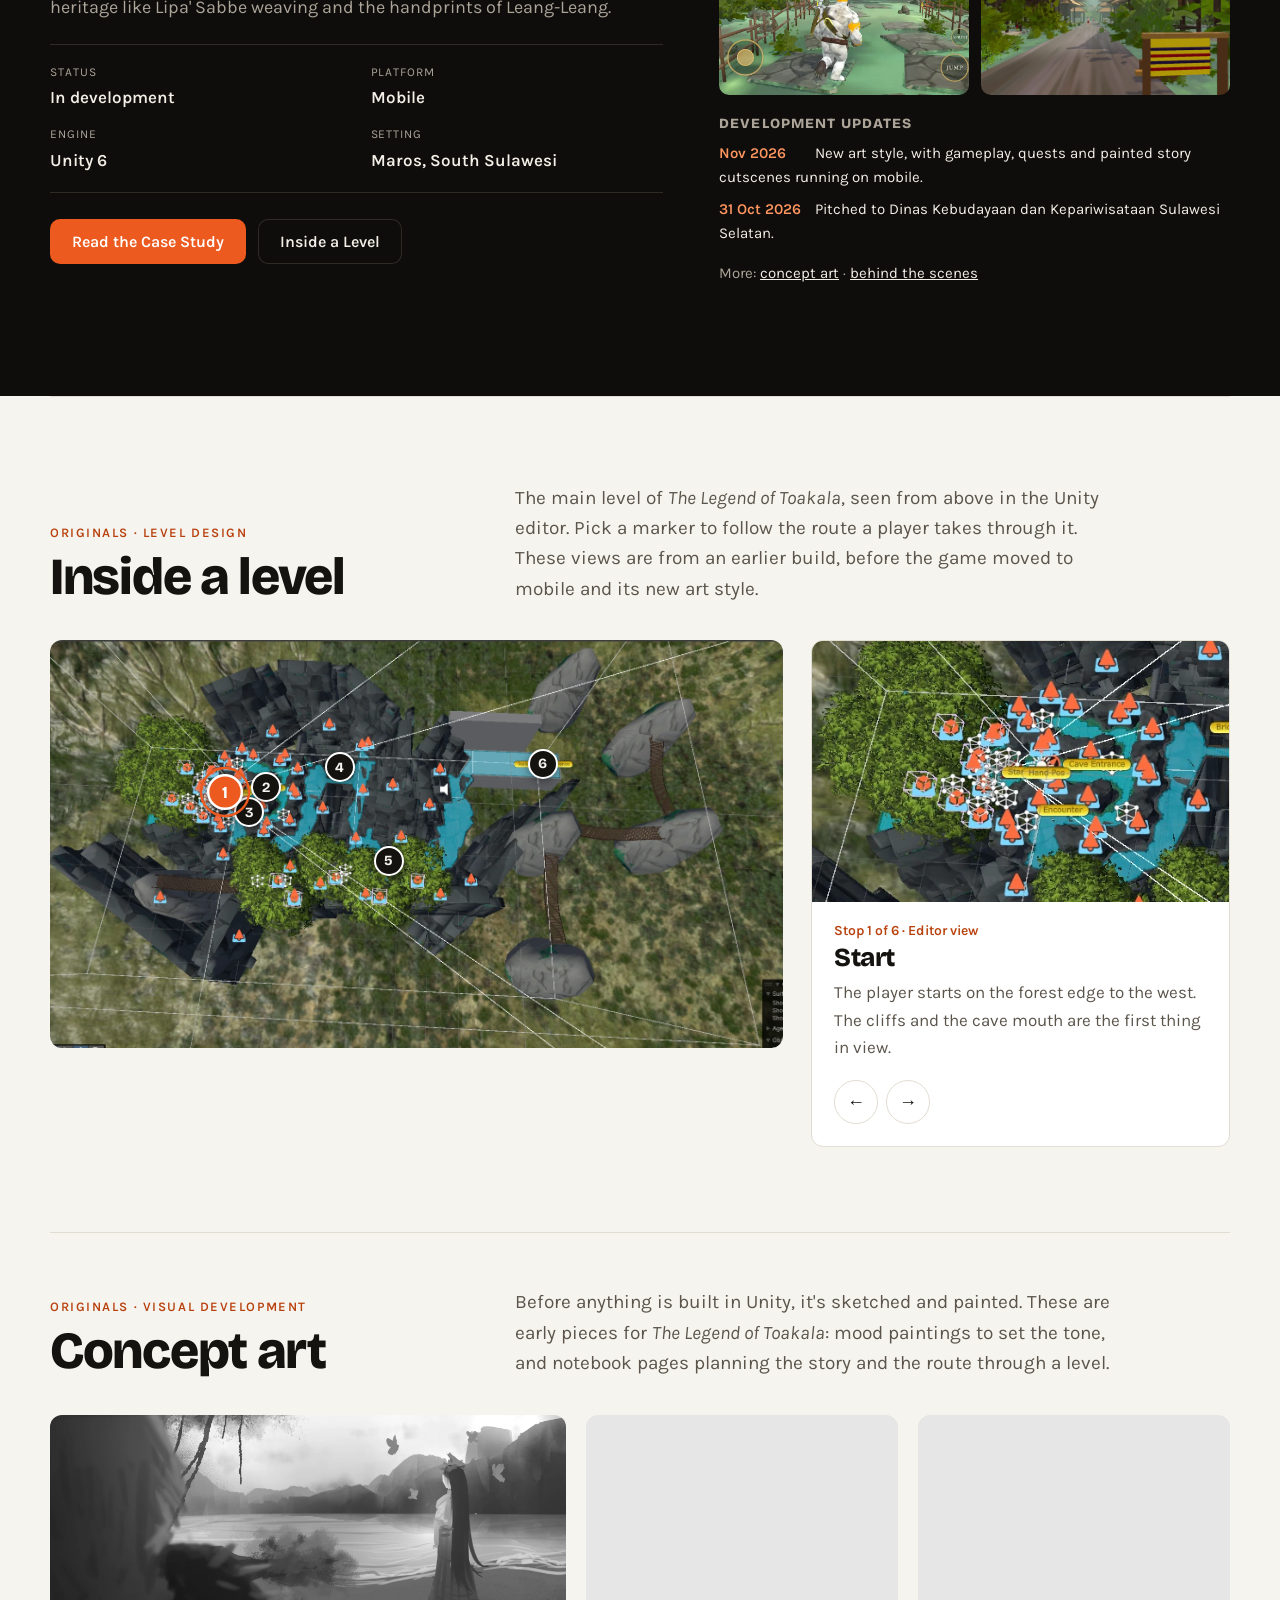
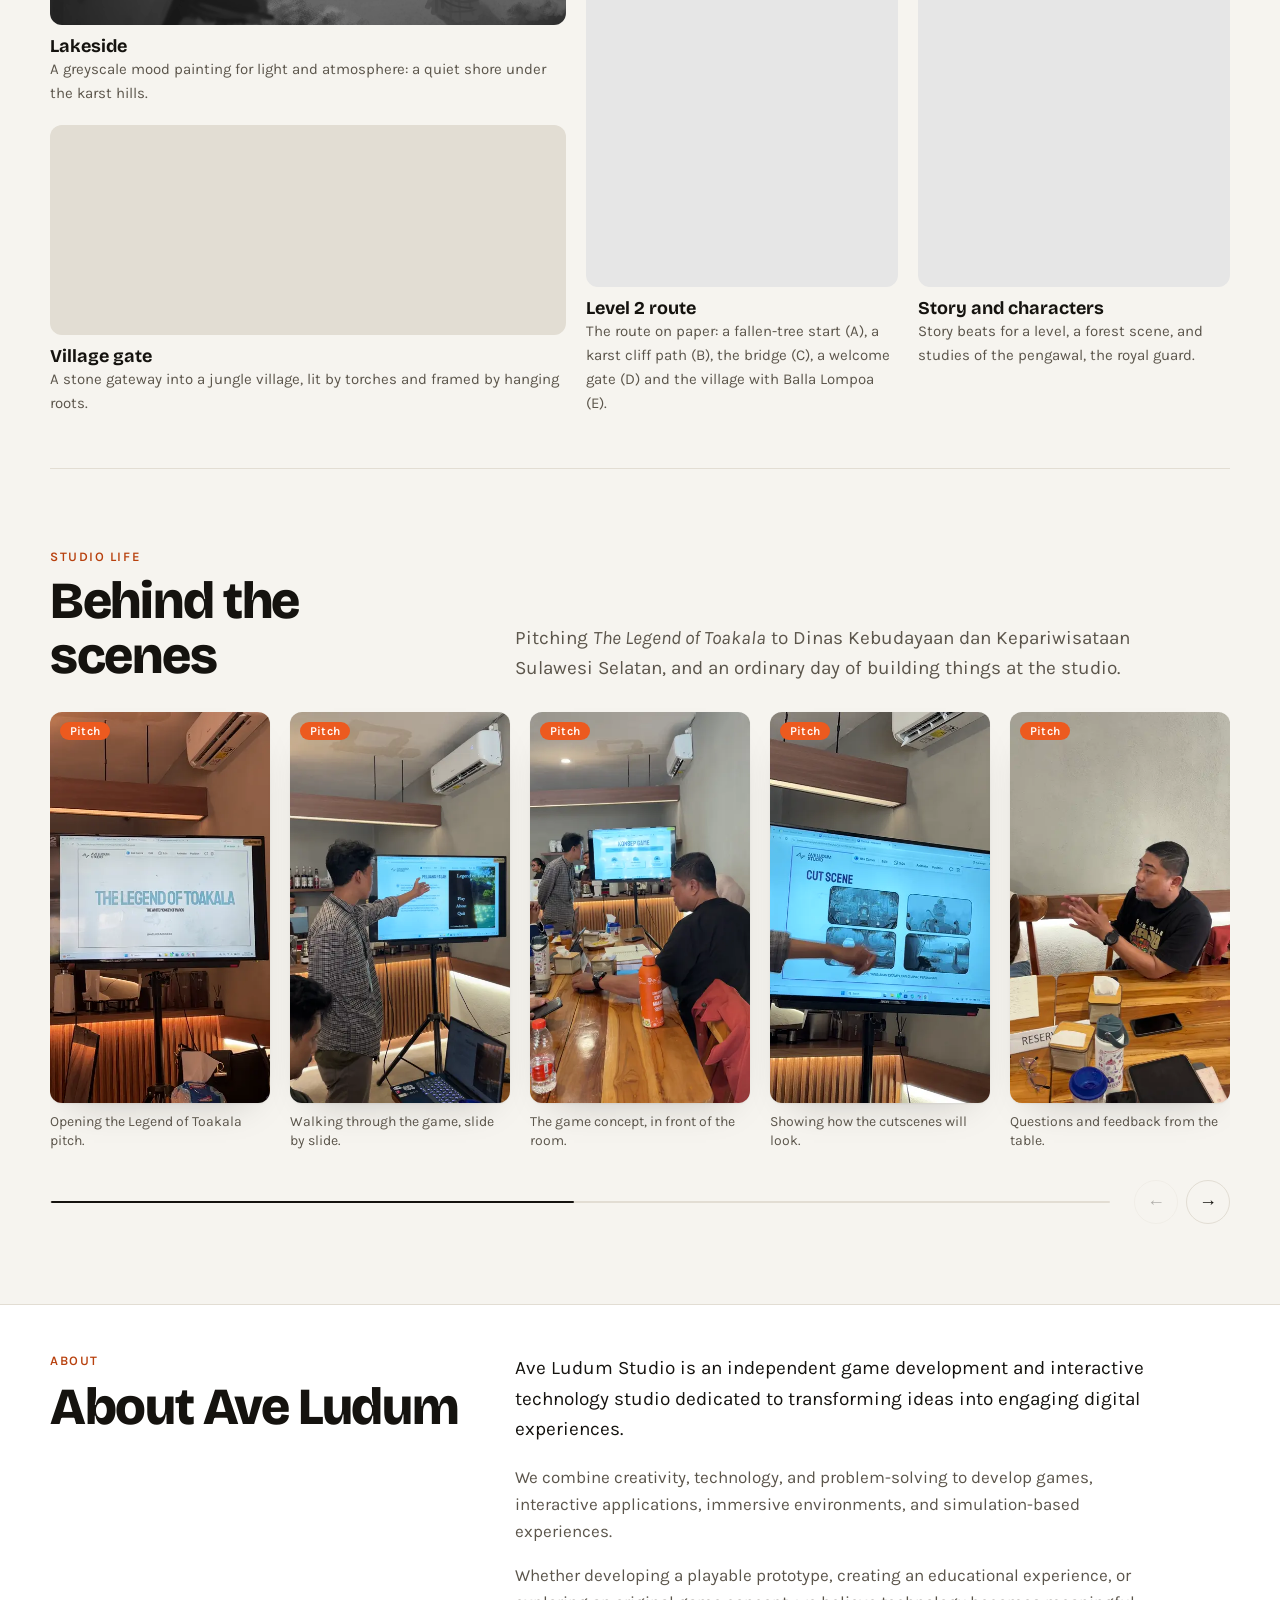
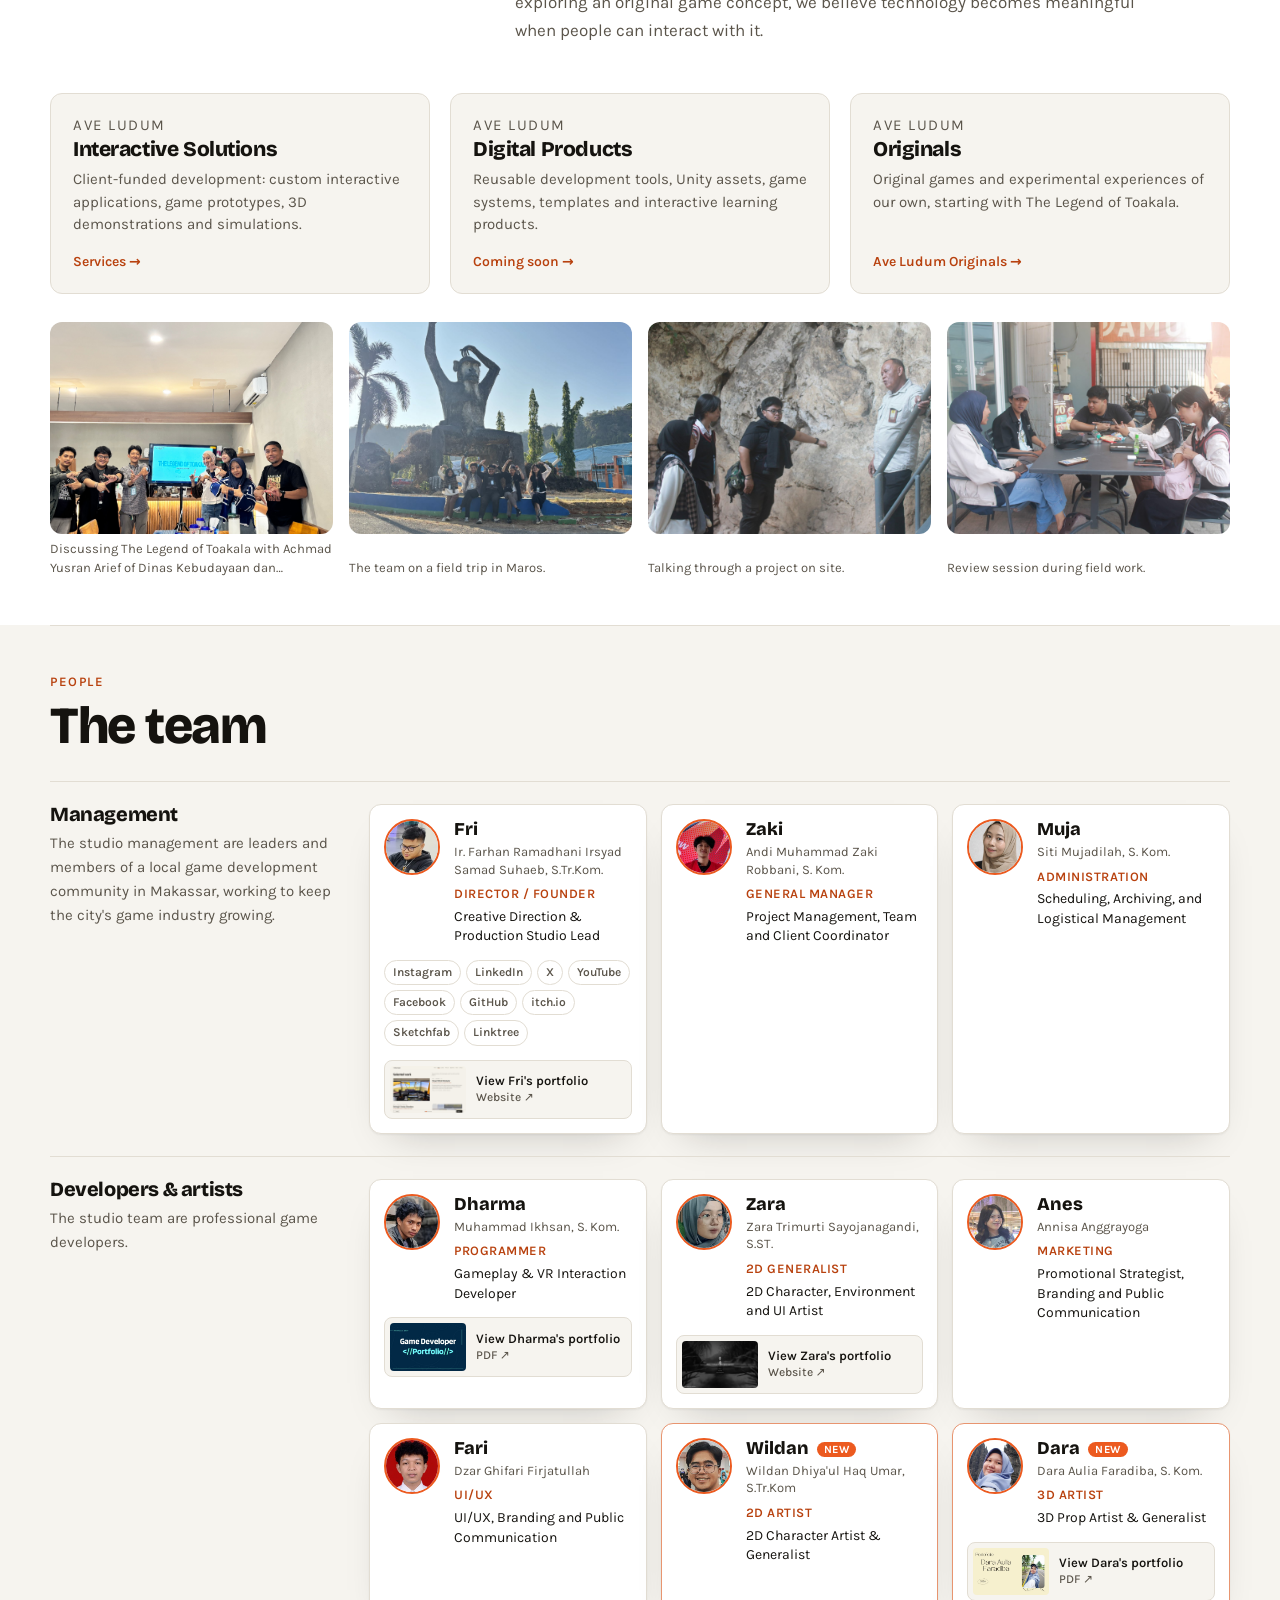
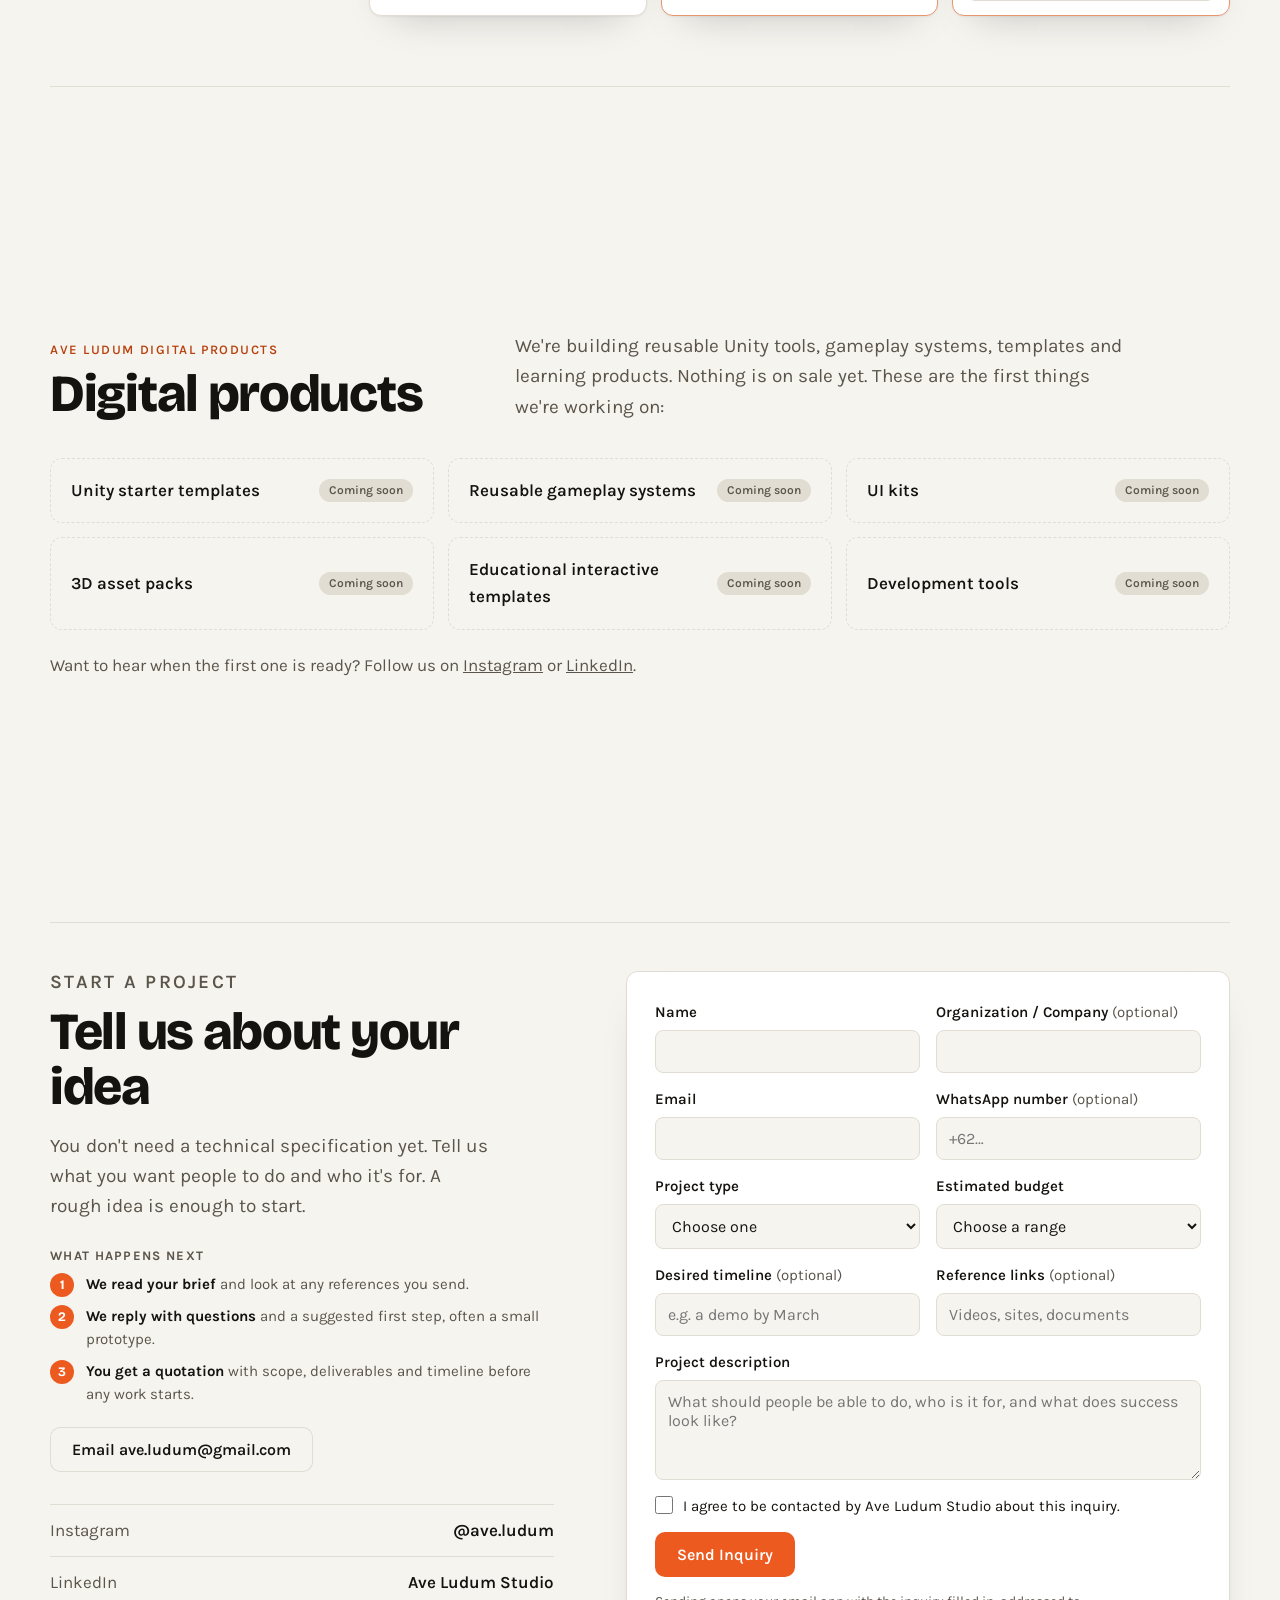
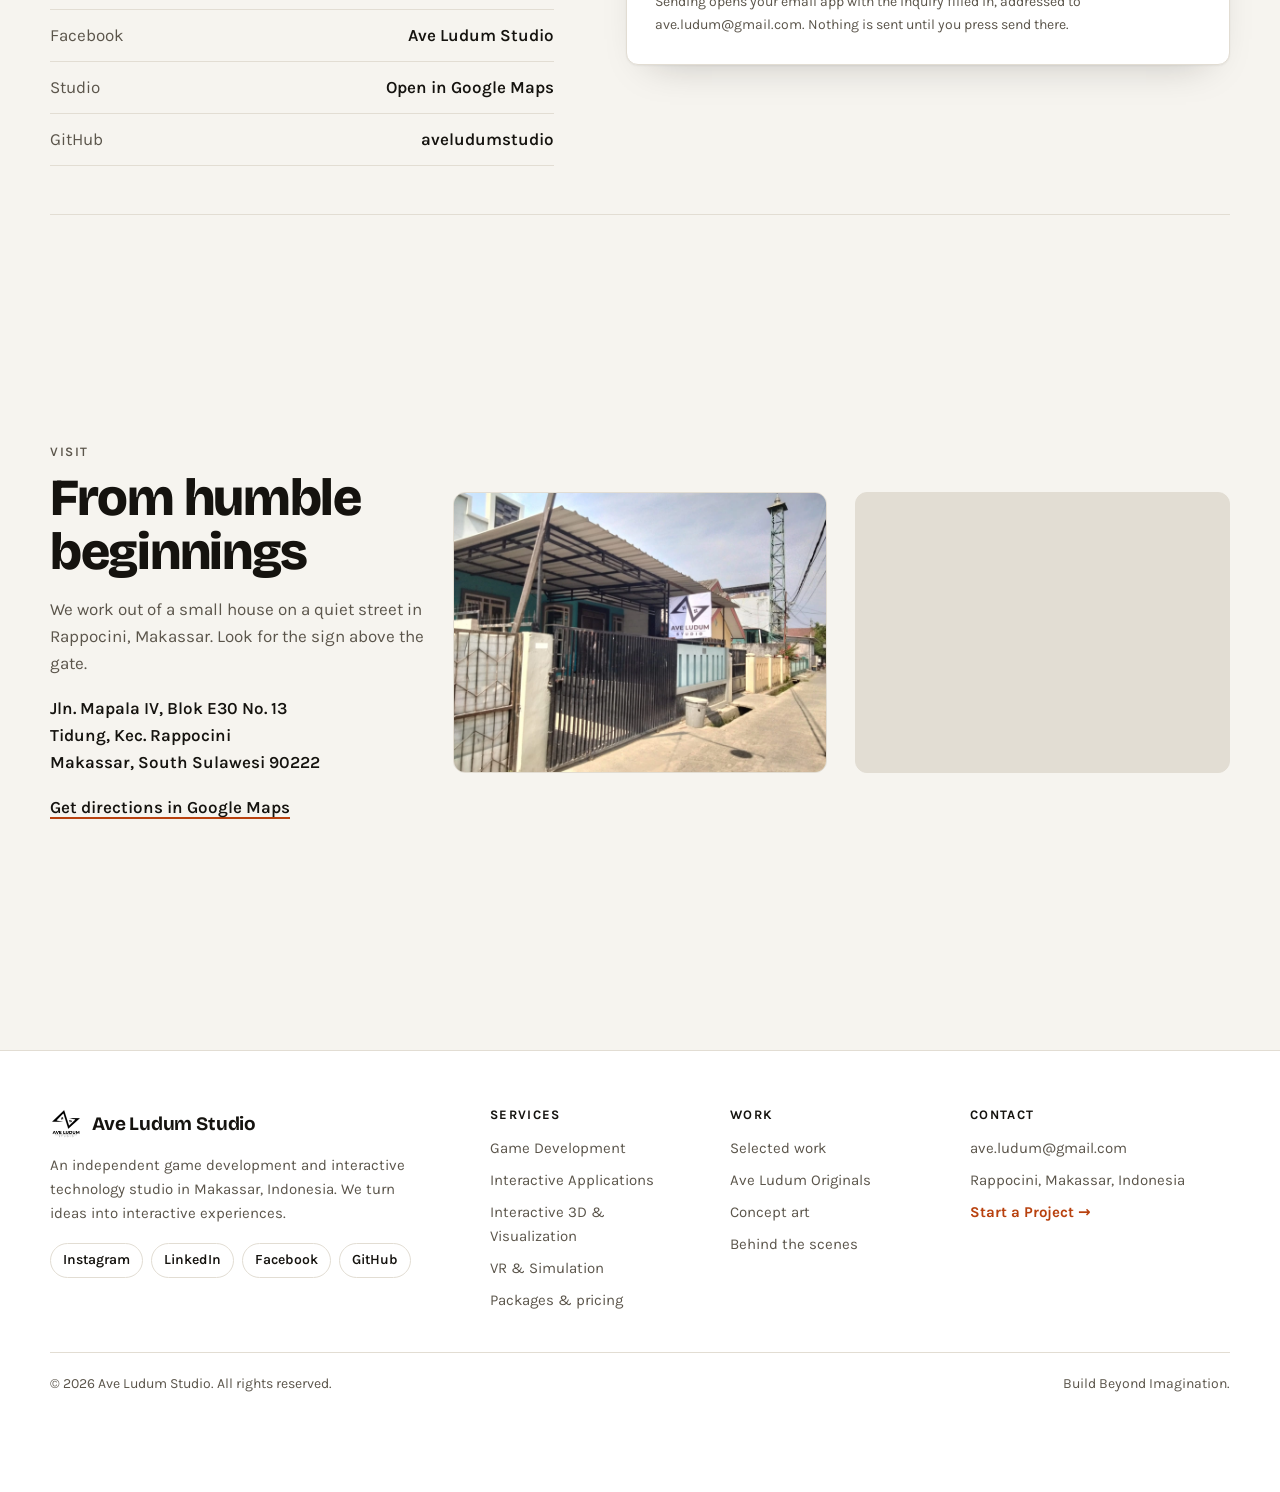
==== commit 6240aff9: "Add inquiry backend: Google Sheet CRM, email notifications, manager backend/apps-script is a Google " ====
--- a/index.html
+++ b/index.html
@@ -25,7 +25,7 @@
 <link rel="preconnect" href="https://fonts.googleapis.com"><link rel="preconnect" href="https://fonts.gstatic.com" crossorigin>
 <link href="https://fonts.googleapis.com/css2?family=Bricolage+Grotesque:opsz,wght@12..96,500;12..96,700;12..96,800&family=Karla:ital,wght@0,400;0,600;1,400&display=swap" rel="stylesheet">
 <link rel="preload" as="image" href="assets/avels/avels-loading.webp" fetchpriority="high">
-<link rel="stylesheet" href="styles.css?v=20261121-3">
+<link rel="stylesheet" href="styles.css?v=20261121-4">
 </head>
 <body>
 <a class="skip-link" href="#main">Skip to content</a>
@@ -313,6 +313,7 @@
       <label><span>Reference links <span class="optional">(optional)</span></span><input name="links" inputmode="url" placeholder="Videos, sites, documents"></label>
     </div>
     <label>Project description<textarea name="description" rows="4" placeholder="What should people be able to do, who is it for, and what does success look like?" required></textarea></label>
+    <label class="hp-field" aria-hidden="true">Leave this empty<input name="website" tabindex="-1" autocomplete="off"></label>
     <label class="consent"><input type="checkbox" name="consent" required> I agree to be contacted by Ave Ludum Studio about this inquiry.</label>
     <button class="button" type="submit" id="formSubmit"><span class="button-label">Send Inquiry</span></button>
     <p class="form-status" id="formStatus" role="status" aria-live="polite" hidden></p>
@@ -383,8 +384,8 @@
 <script type="application/ld+json">
 {"@context":"https://schema.org","@type":"Organization","name":"Ave Ludum Studio","url":"https://aveludumstudio.com/","logo":"https://aveludumstudio.com/assets/logo-ave-ludum.png","slogan":"Build Beyond Imagination.","description":"Independent game development and interactive technology studio in Makassar, Indonesia: custom games, Unity prototypes, interactive 3D, educational applications and VR simulations.","email":"ave.ludum@gmail.com","knowsAbout":["Game development","Unity","Interactive 3D","Virtual reality","Training simulation","Educational games"],"address":{"@type":"PostalAddress","streetAddress":"Jln. Mapala IV, Blok E30 No. 13, Tidung, Kec. Rappocini","addressLocality":"Makassar","addressRegion":"South Sulawesi","postalCode":"90222","addressCountry":"ID"},"location":{"@type":"Place","geo":{"@type":"GeoCoordinates","latitude":-5.1678416,"longitude":119.4414785},"hasMap":"https://maps.app.goo.gl/prLRSztEHbN9Wsh98"},"sameAs":["https://www.instagram.com/ave.ludum/","https://www.linkedin.com/company/ave-ludum-studio","https://www.facebook.com/profile.php?id=61594251814646","https://github.com/aveludumstudio"]}
 </script>
-<script src="content.js?v=20261121-3"></script>
-<script src="site.js?v=20261121-3"></script>
-<script src="script.js?v=20261121-3"></script>
+<script src="content.js?v=20261121-4"></script>
+<script src="site.js?v=20261121-4"></script>
+<script src="script.js?v=20261121-4"></script>
 </body>
 </html>
--- a/styles.css
+++ b/styles.css
@@ -674,3 +674,6 @@
   html{scroll-behavior:auto}
   *{transition:none!important;animation:none!important}
 }
+
+/* hidden spam trap in the inquiry form: people never see it, bots fill it in */
+.hp-field{position:absolute!important;left:-9999px;width:1px;height:1px;overflow:hidden}
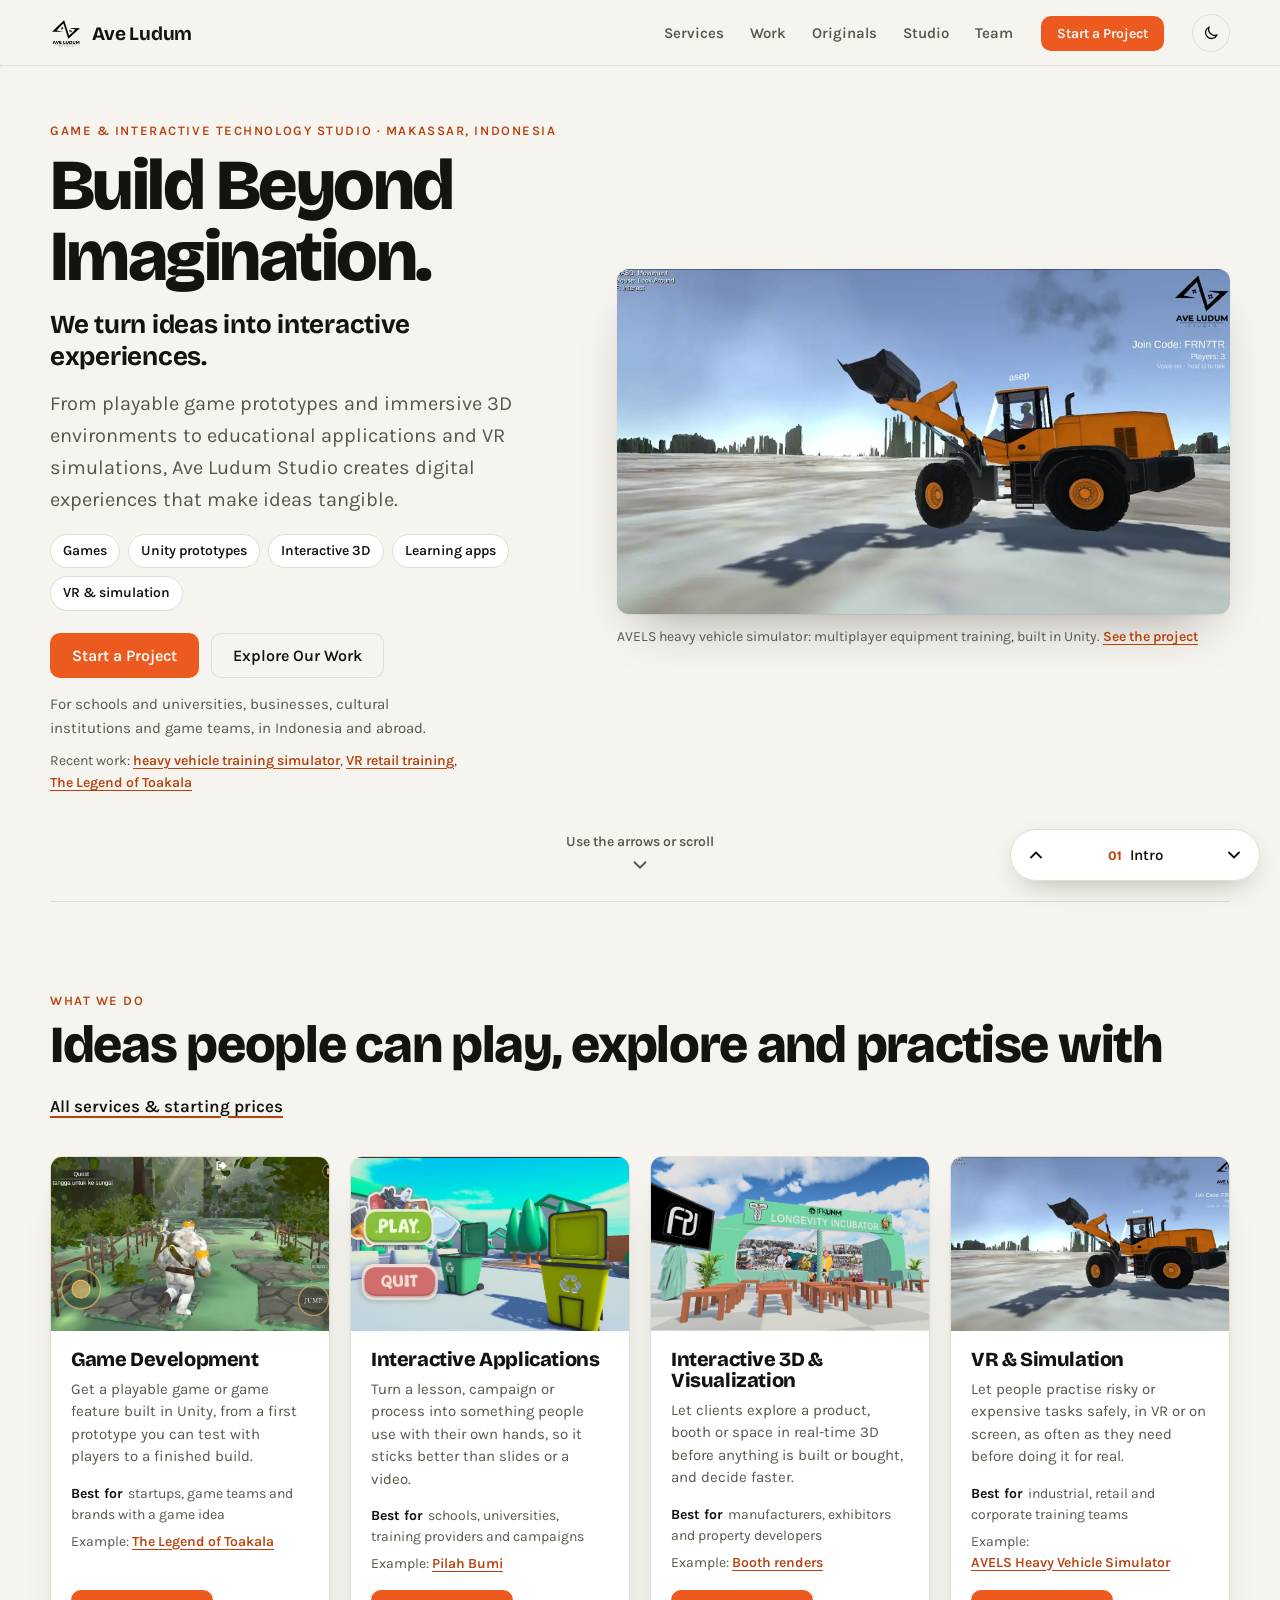
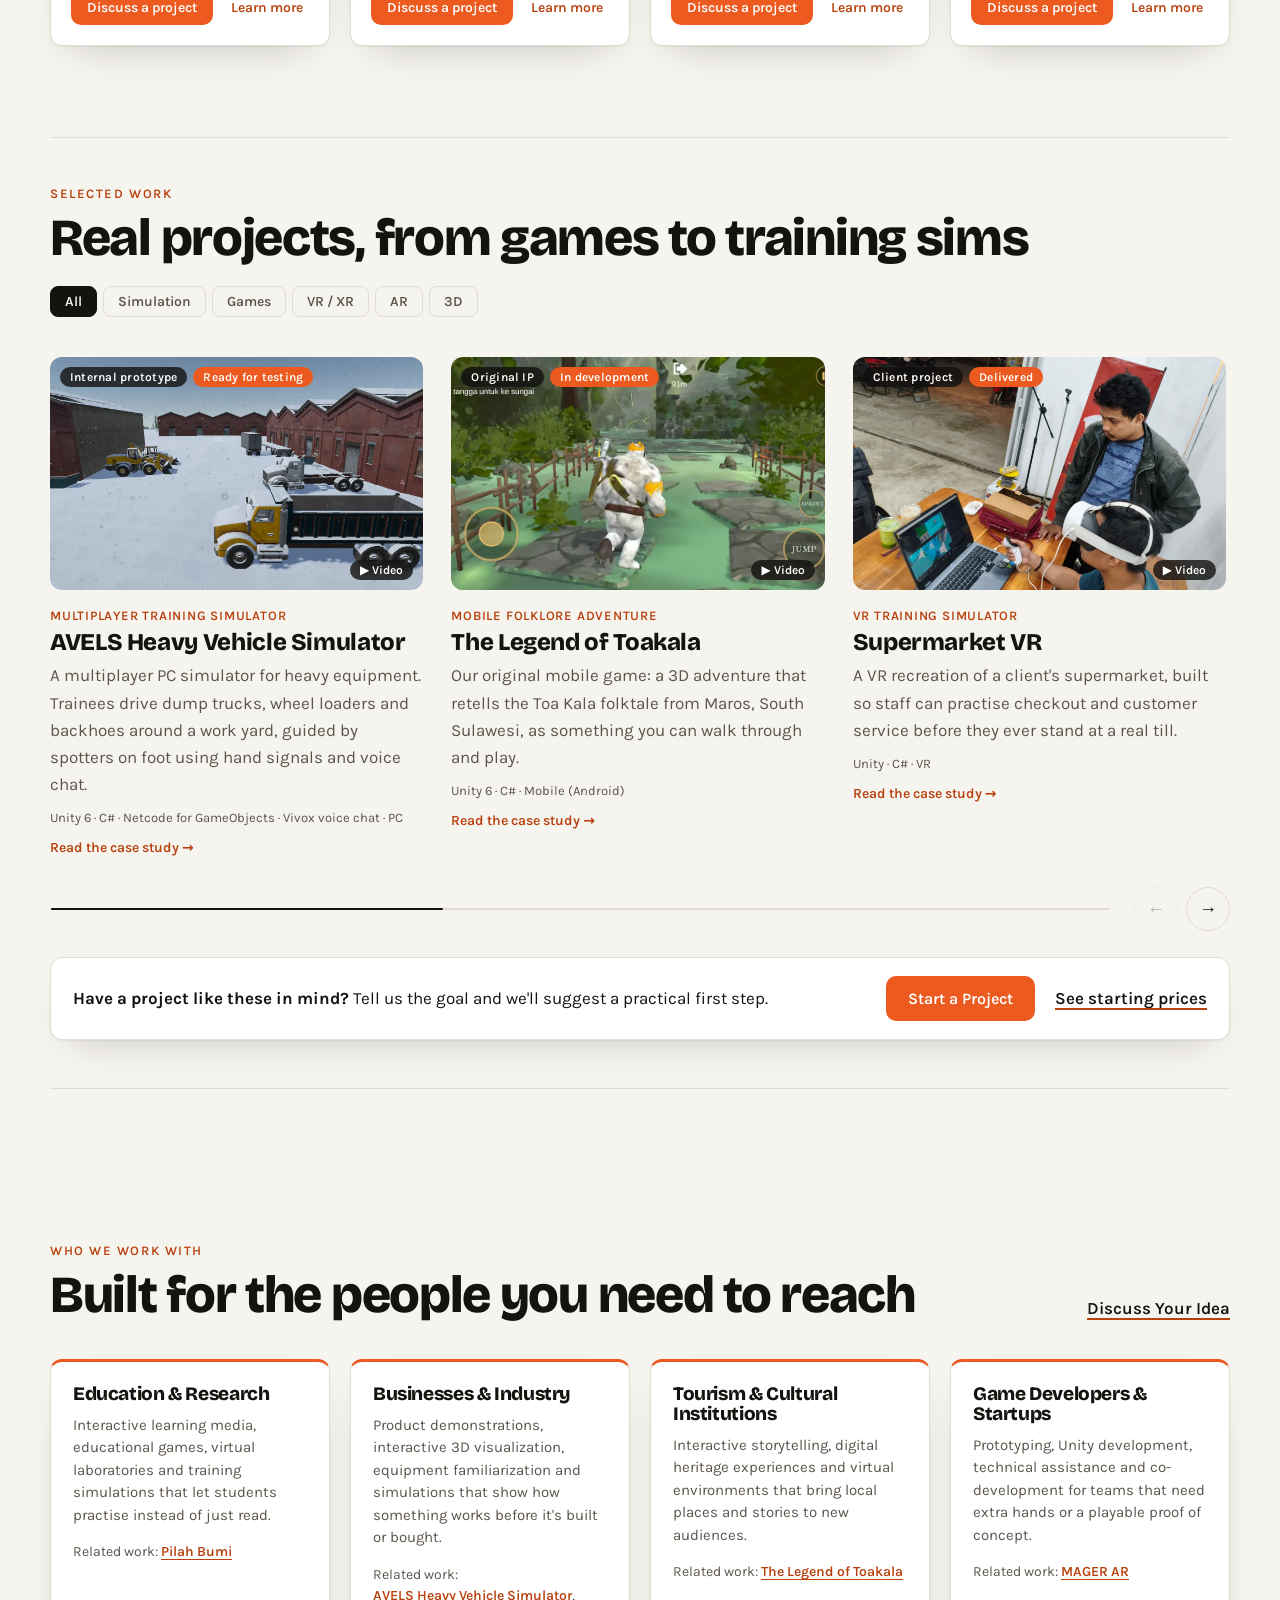
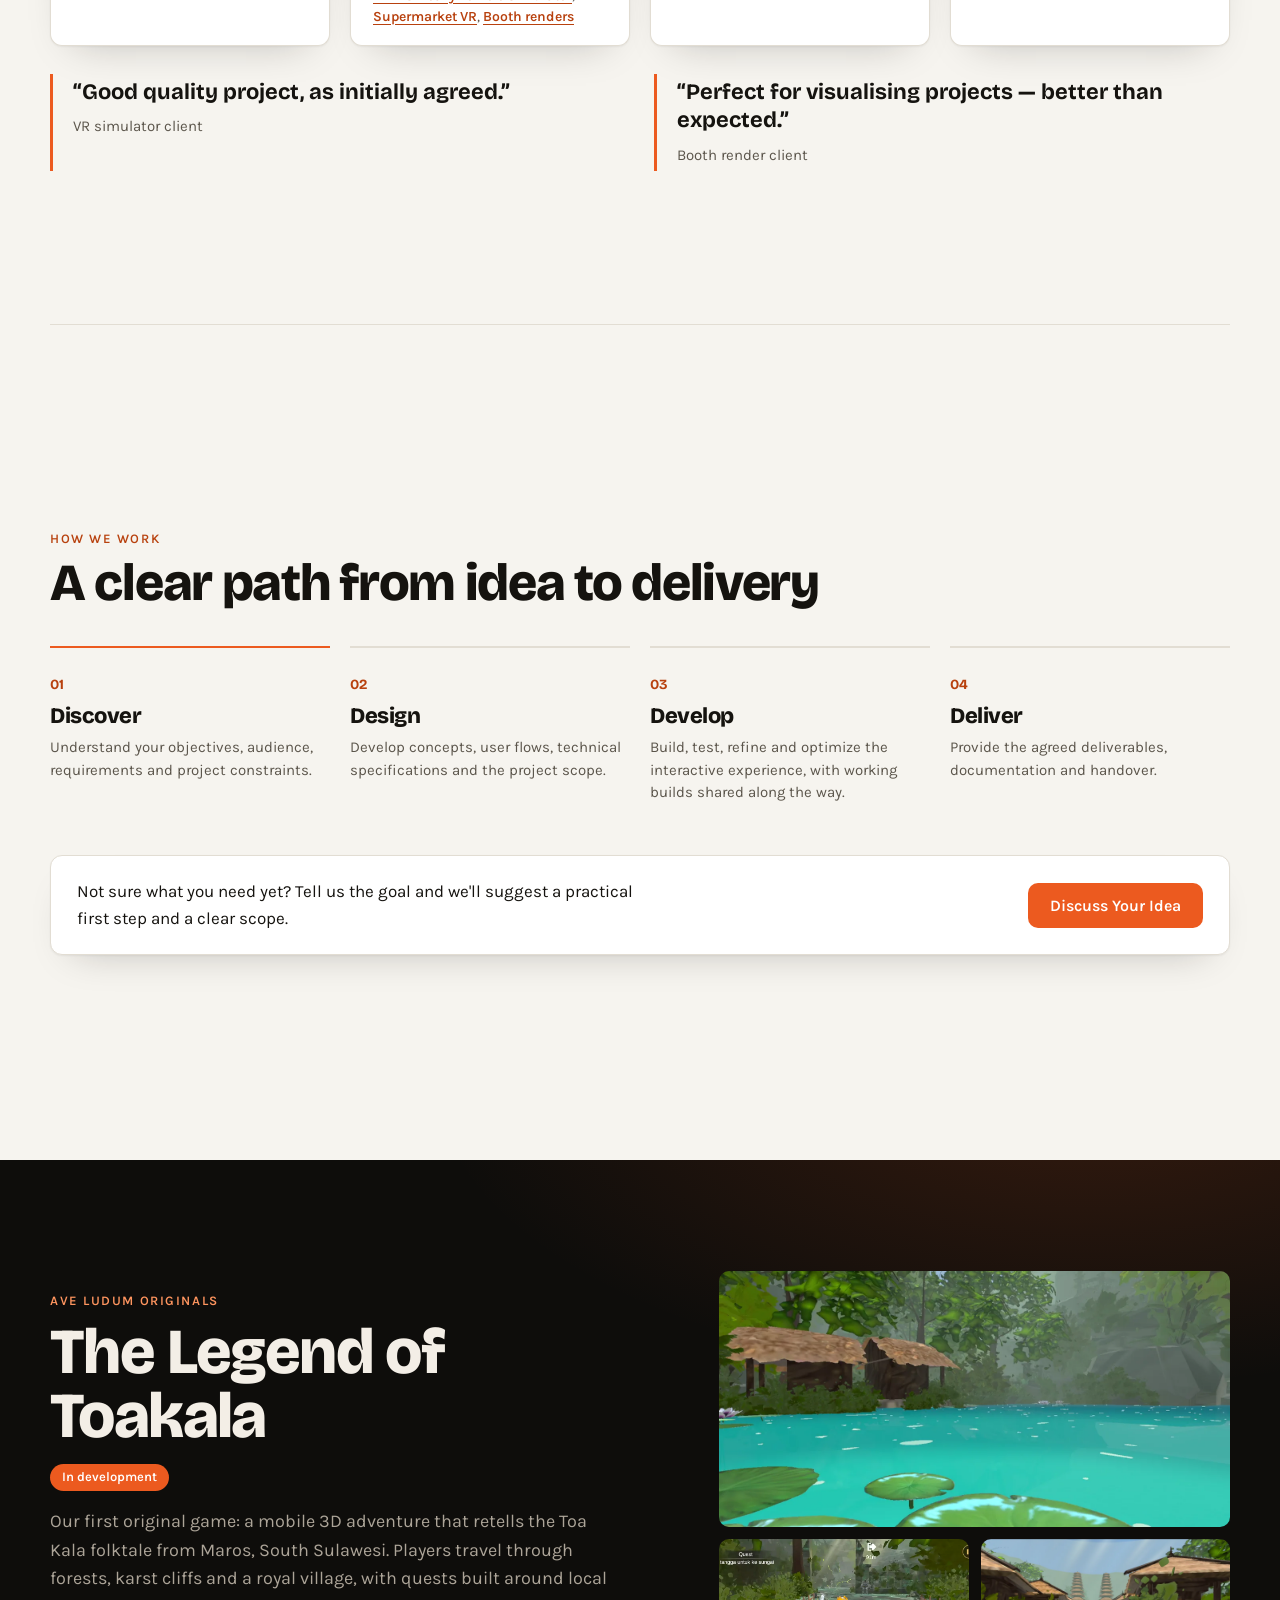
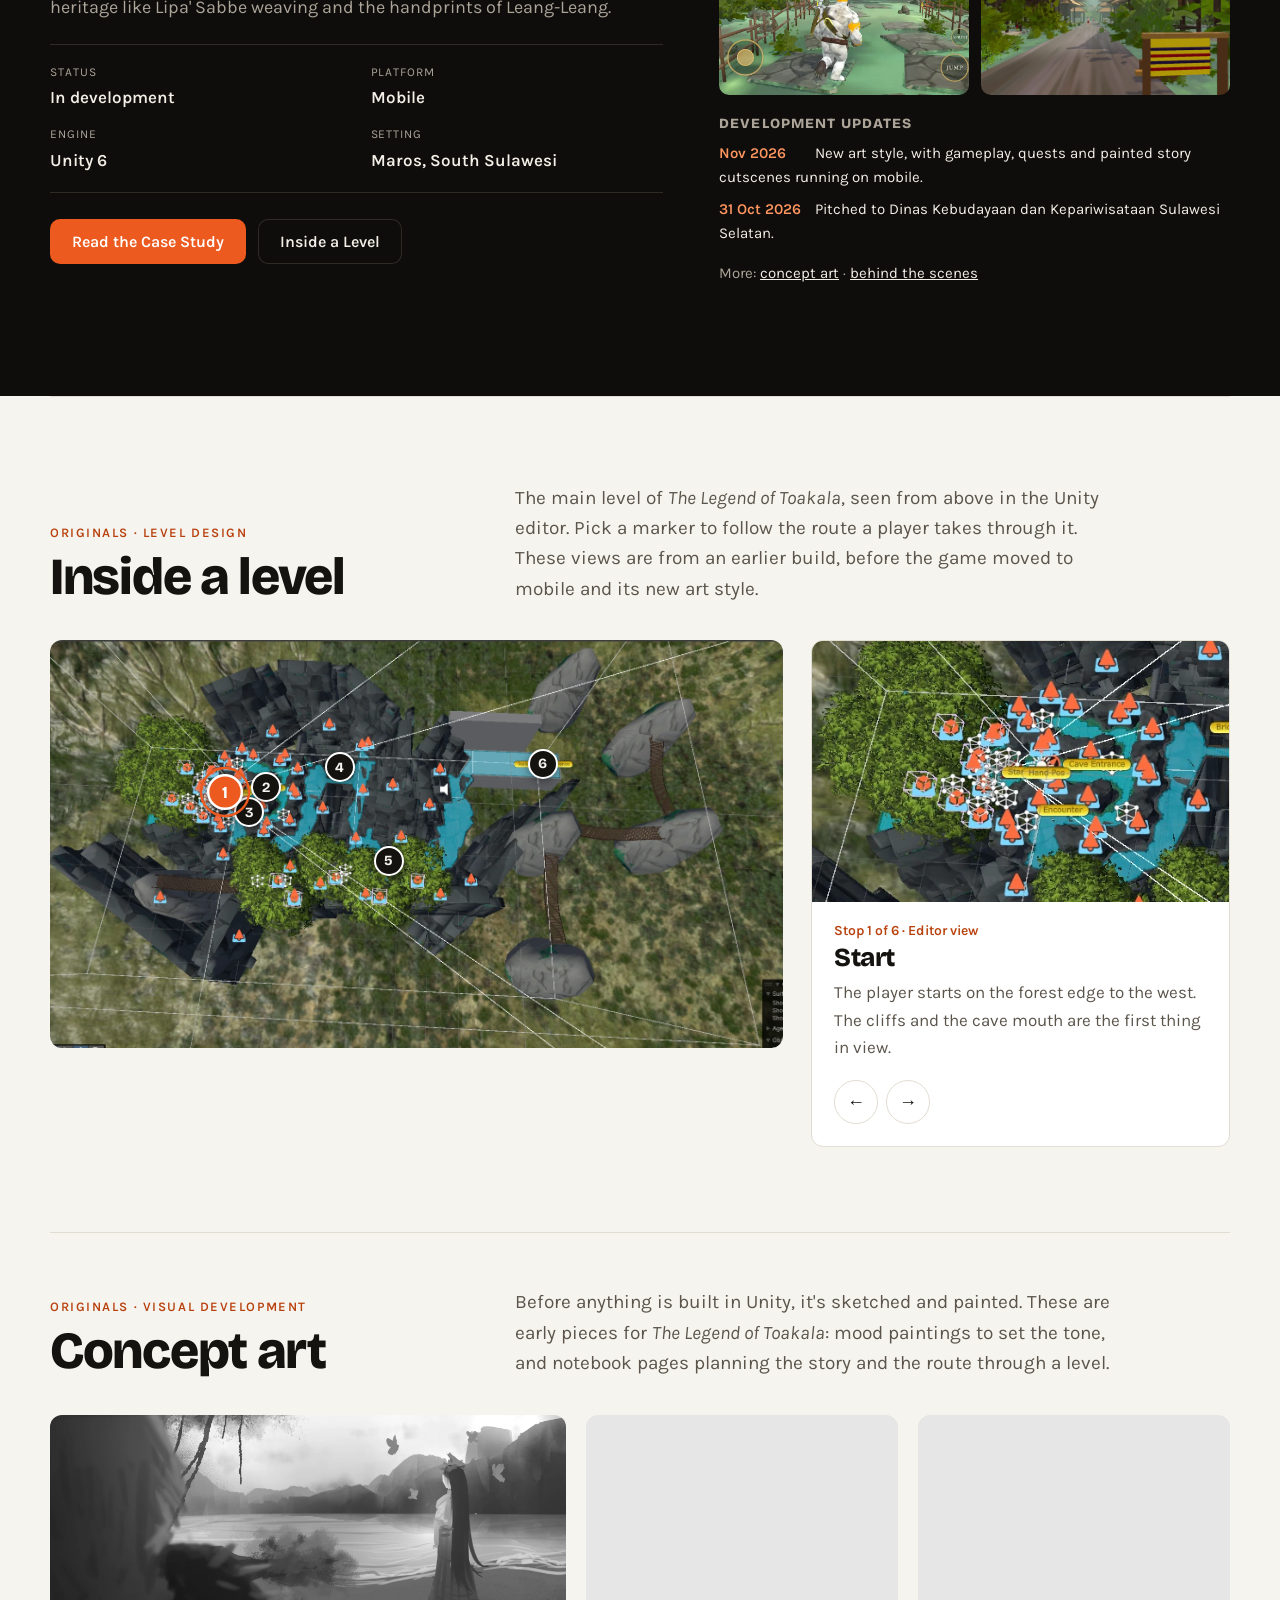
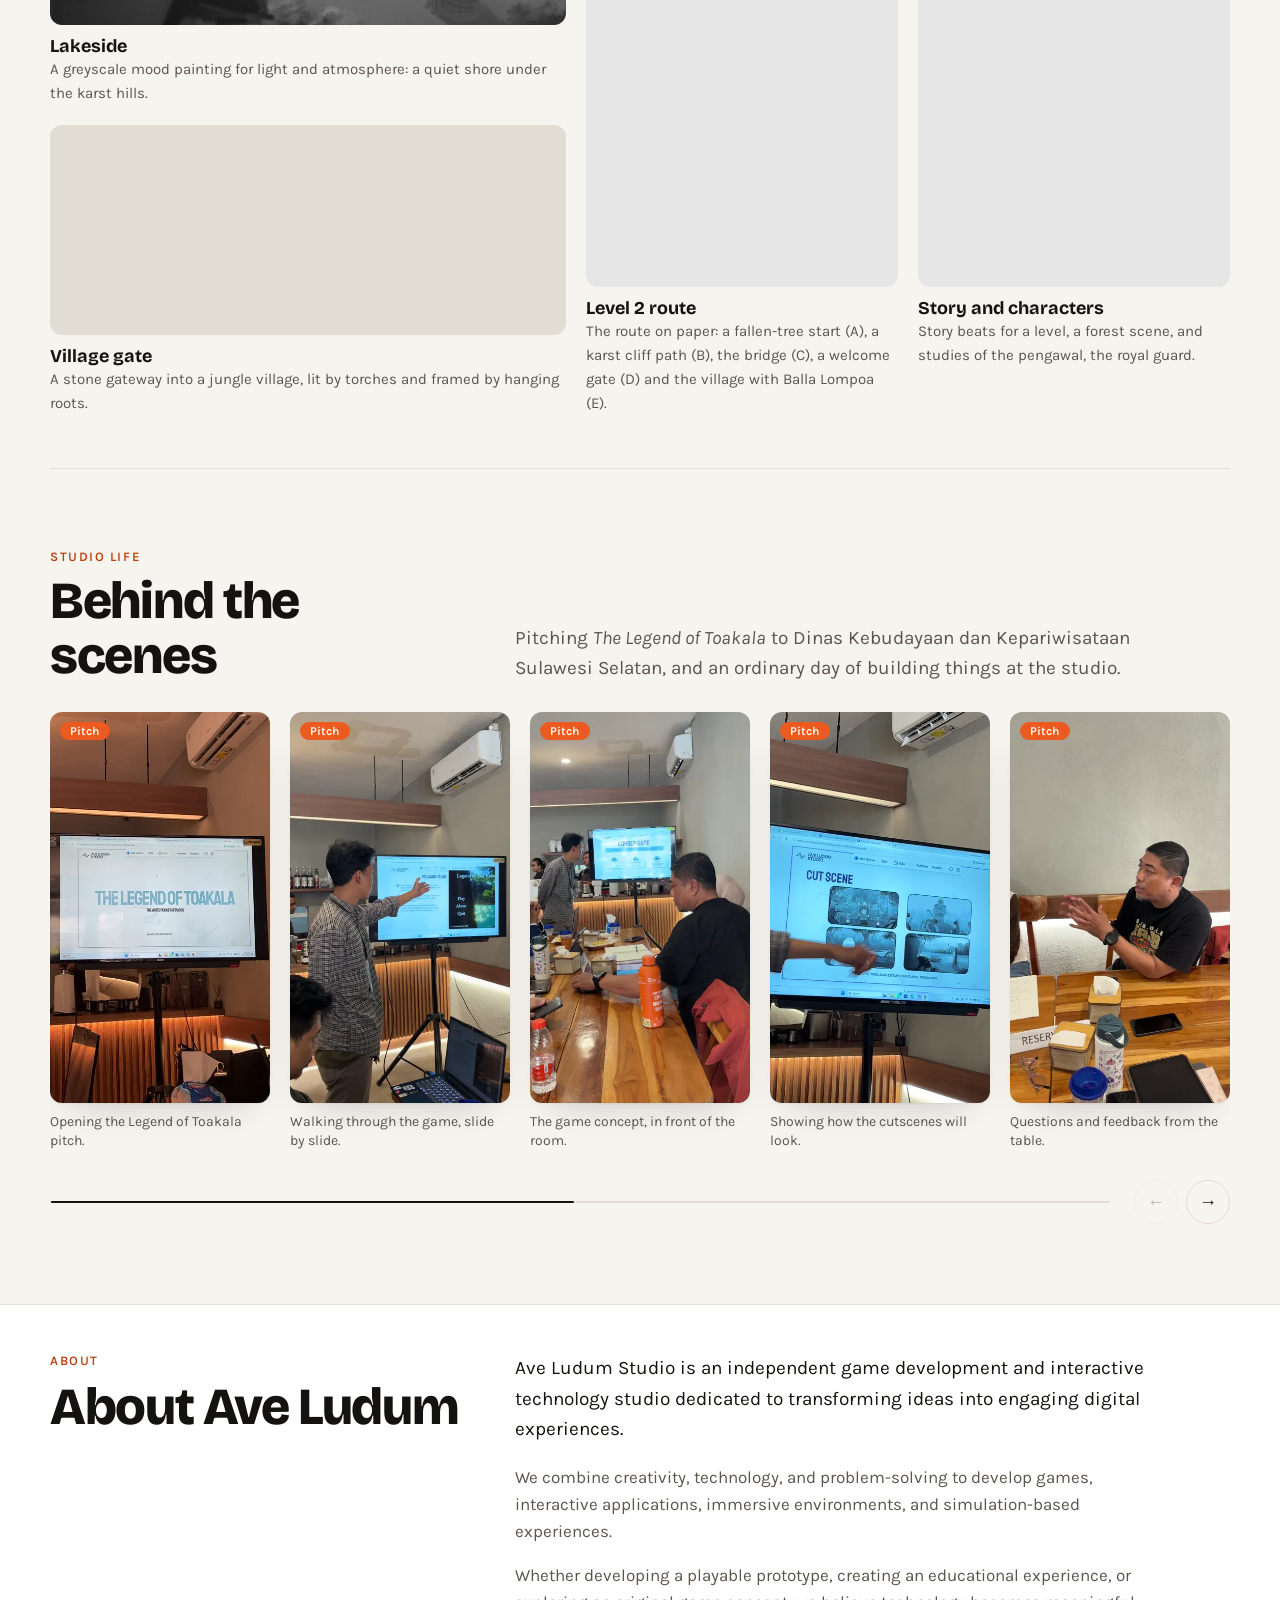
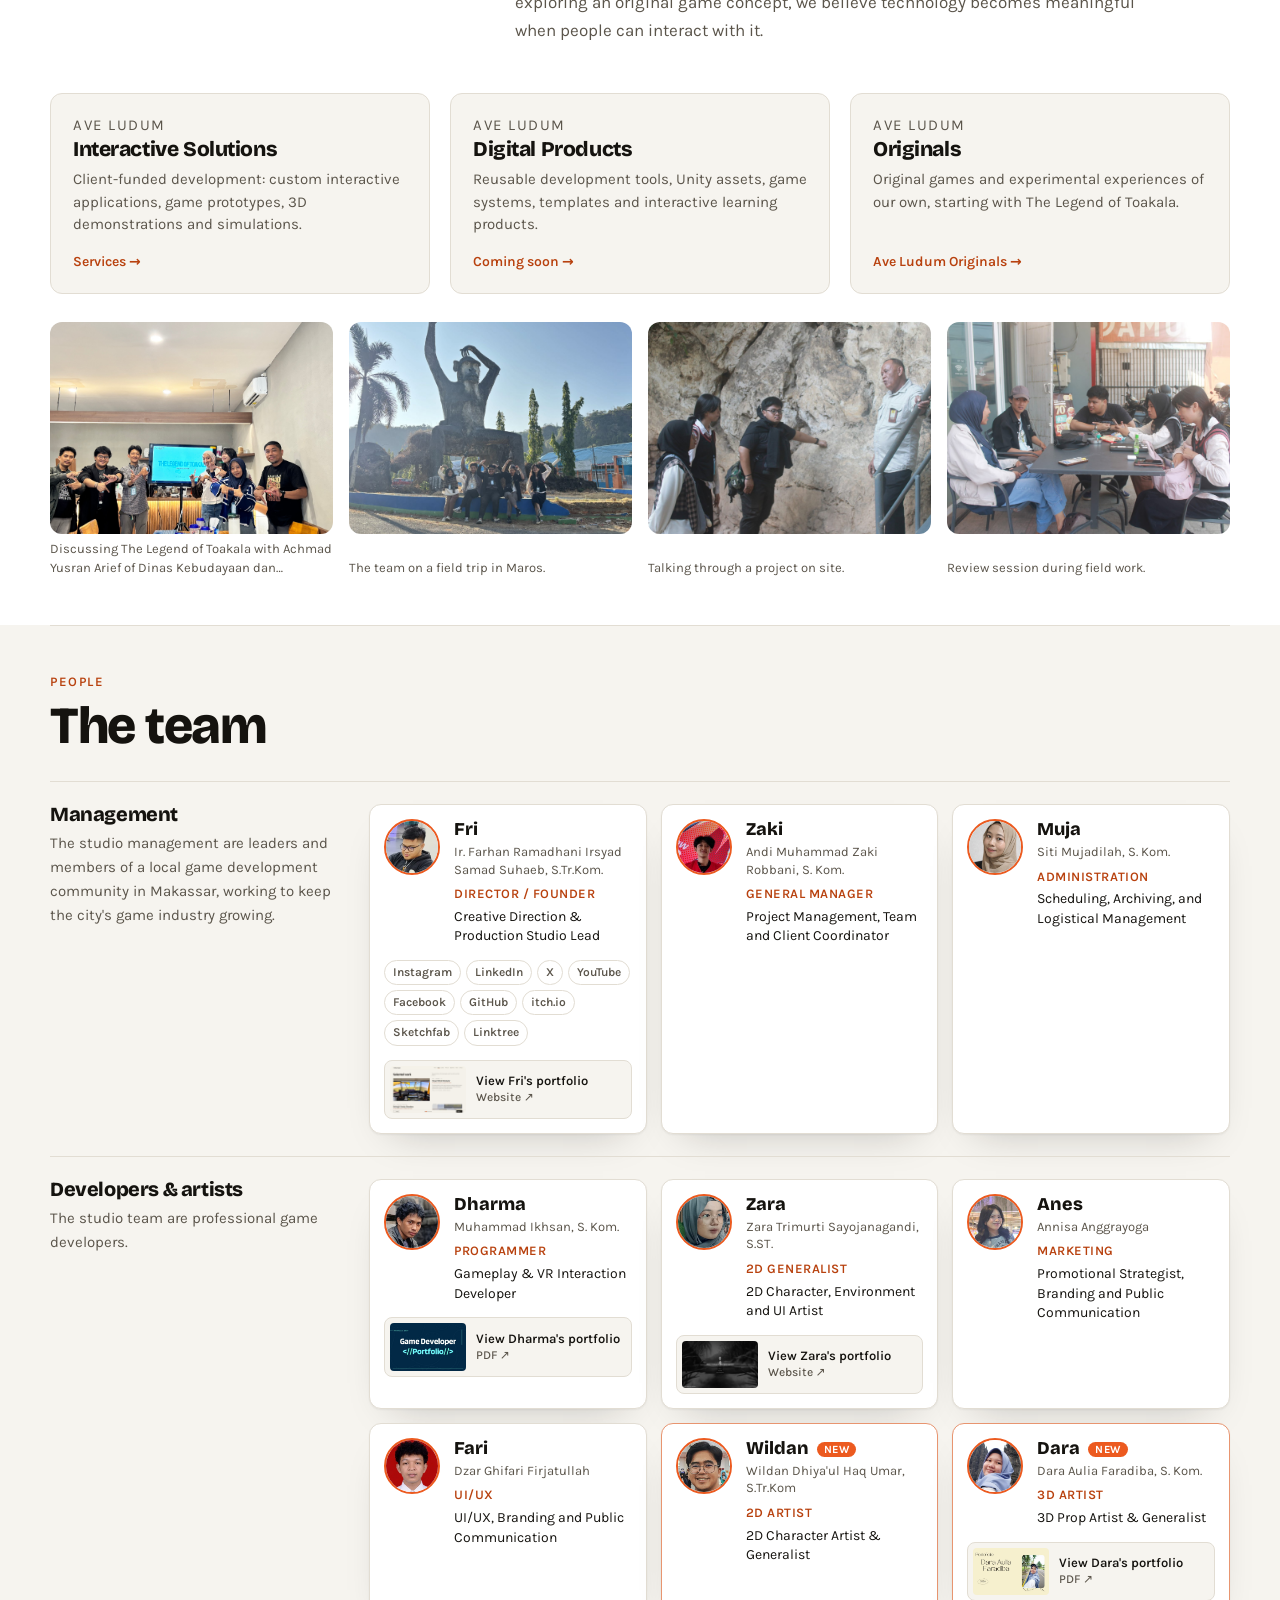
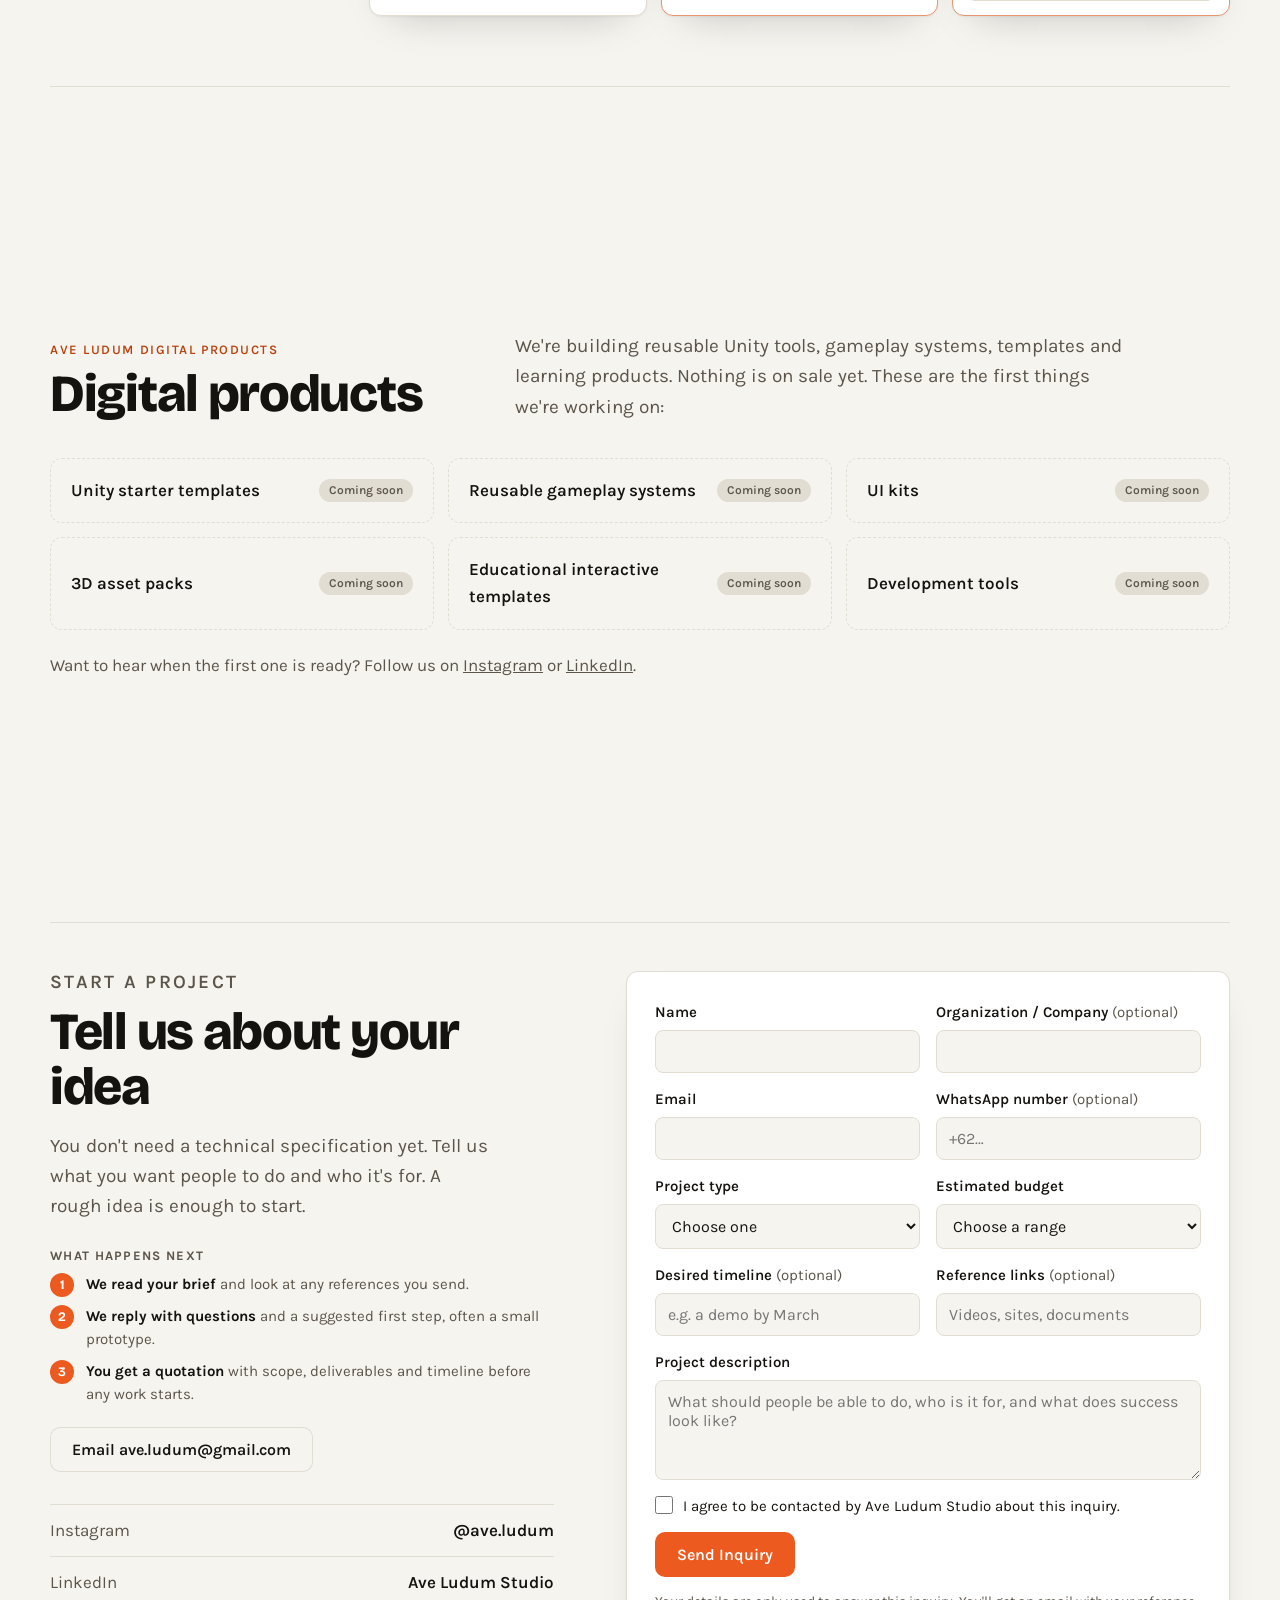
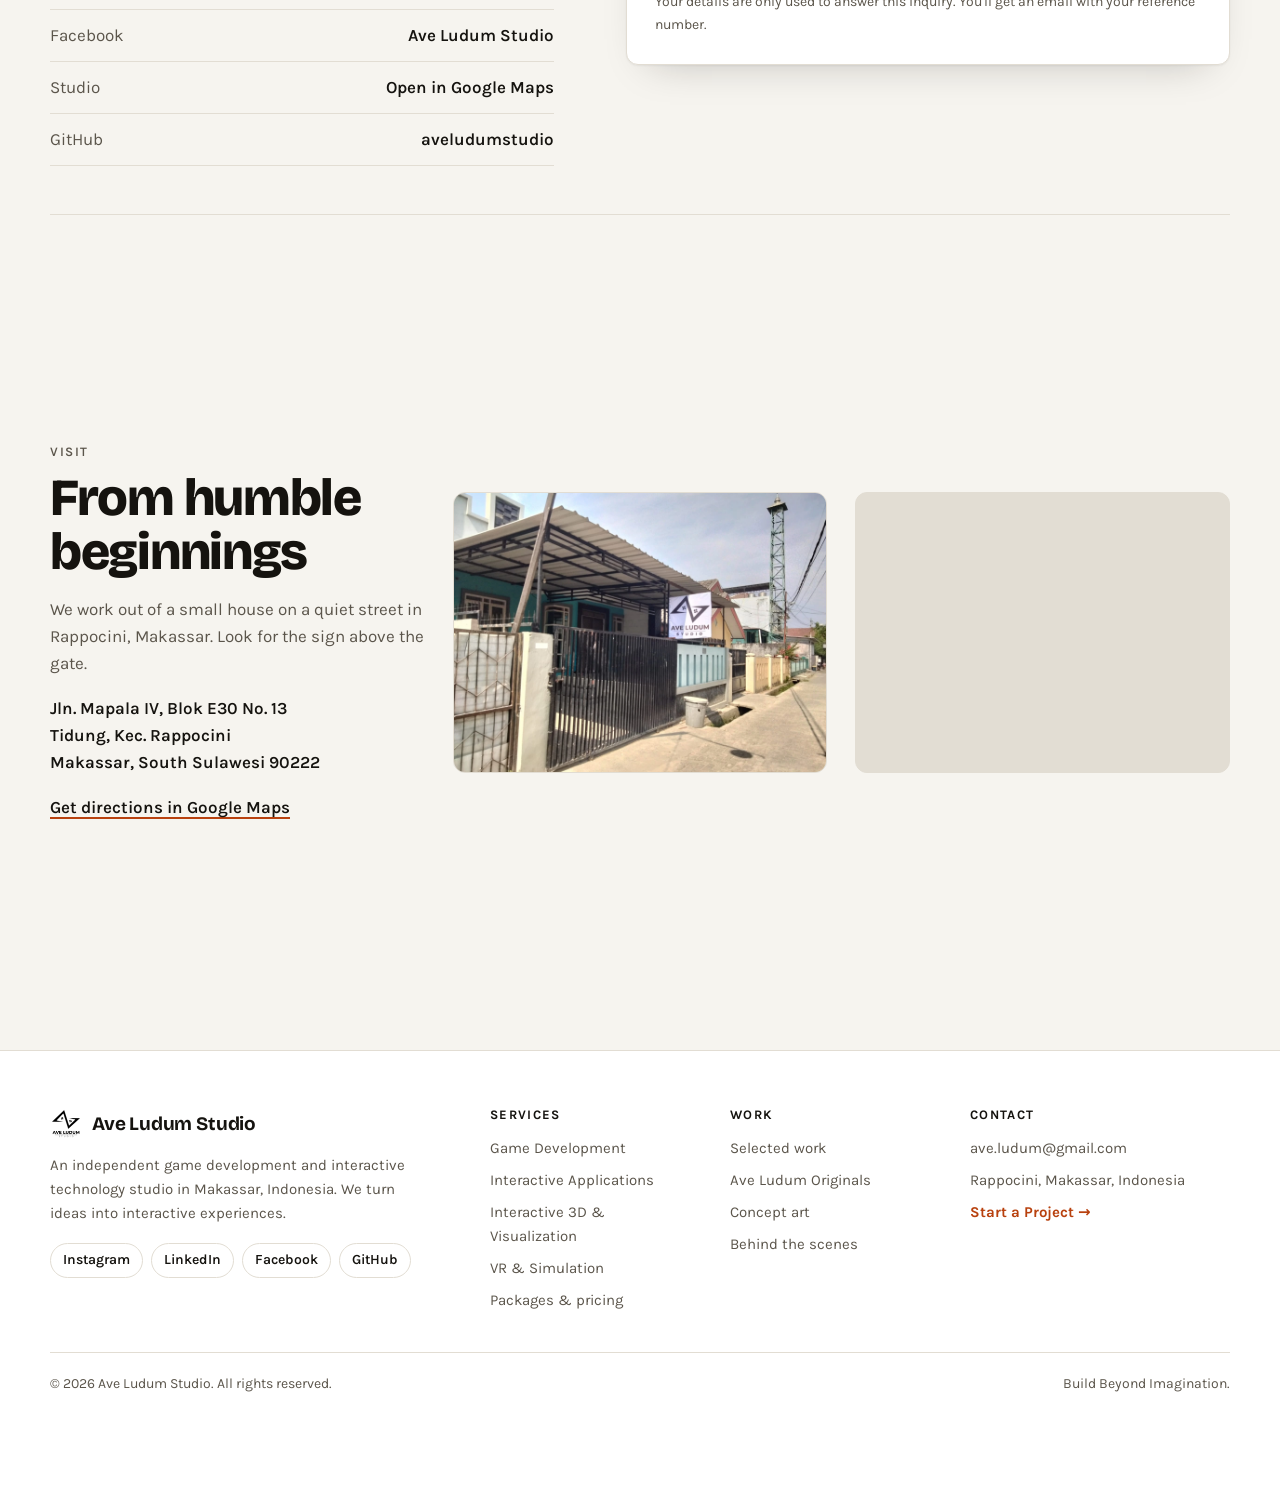
==== commit 2eb8e883: "Connect the inquiry form to the Apps Script backend Co-Authored-By: Claude Opus 5.5 <noreply@anthrop" ====
--- a/index.html
+++ b/index.html
@@ -25,7 +25,7 @@
 <link rel="preconnect" href="https://fonts.googleapis.com"><link rel="preconnect" href="https://fonts.gstatic.com" crossorigin>
 <link href="https://fonts.googleapis.com/css2?family=Bricolage+Grotesque:opsz,wght@12..96,500;12..96,700;12..96,800&family=Karla:ital,wght@0,400;0,600;1,400&display=swap" rel="stylesheet">
 <link rel="preload" as="image" href="assets/avels/avels-loading.webp" fetchpriority="high">
-<link rel="stylesheet" href="styles.css?v=20261121-4">
+<link rel="stylesheet" href="styles.css?v=20261121-5">
 </head>
 <body>
 <a class="skip-link" href="#main">Skip to content</a>
@@ -384,8 +384,8 @@
 <script type="application/ld+json">
 {"@context":"https://schema.org","@type":"Organization","name":"Ave Ludum Studio","url":"https://aveludumstudio.com/","logo":"https://aveludumstudio.com/assets/logo-ave-ludum.png","slogan":"Build Beyond Imagination.","description":"Independent game development and interactive technology studio in Makassar, Indonesia: custom games, Unity prototypes, interactive 3D, educational applications and VR simulations.","email":"ave.ludum@gmail.com","knowsAbout":["Game development","Unity","Interactive 3D","Virtual reality","Training simulation","Educational games"],"address":{"@type":"PostalAddress","streetAddress":"Jln. Mapala IV, Blok E30 No. 13, Tidung, Kec. Rappocini","addressLocality":"Makassar","addressRegion":"South Sulawesi","postalCode":"90222","addressCountry":"ID"},"location":{"@type":"Place","geo":{"@type":"GeoCoordinates","latitude":-5.1678416,"longitude":119.4414785},"hasMap":"https://maps.app.goo.gl/prLRSztEHbN9Wsh98"},"sameAs":["https://www.instagram.com/ave.ludum/","https://www.linkedin.com/company/ave-ludum-studio","https://www.facebook.com/profile.php?id=61594251814646","https://github.com/aveludumstudio"]}
 </script>
-<script src="content.js?v=20261121-4"></script>
-<script src="site.js?v=20261121-4"></script>
-<script src="script.js?v=20261121-4"></script>
+<script src="content.js?v=20261121-5"></script>
+<script src="site.js?v=20261121-5"></script>
+<script src="script.js?v=20261121-5"></script>
 </body>
 </html>
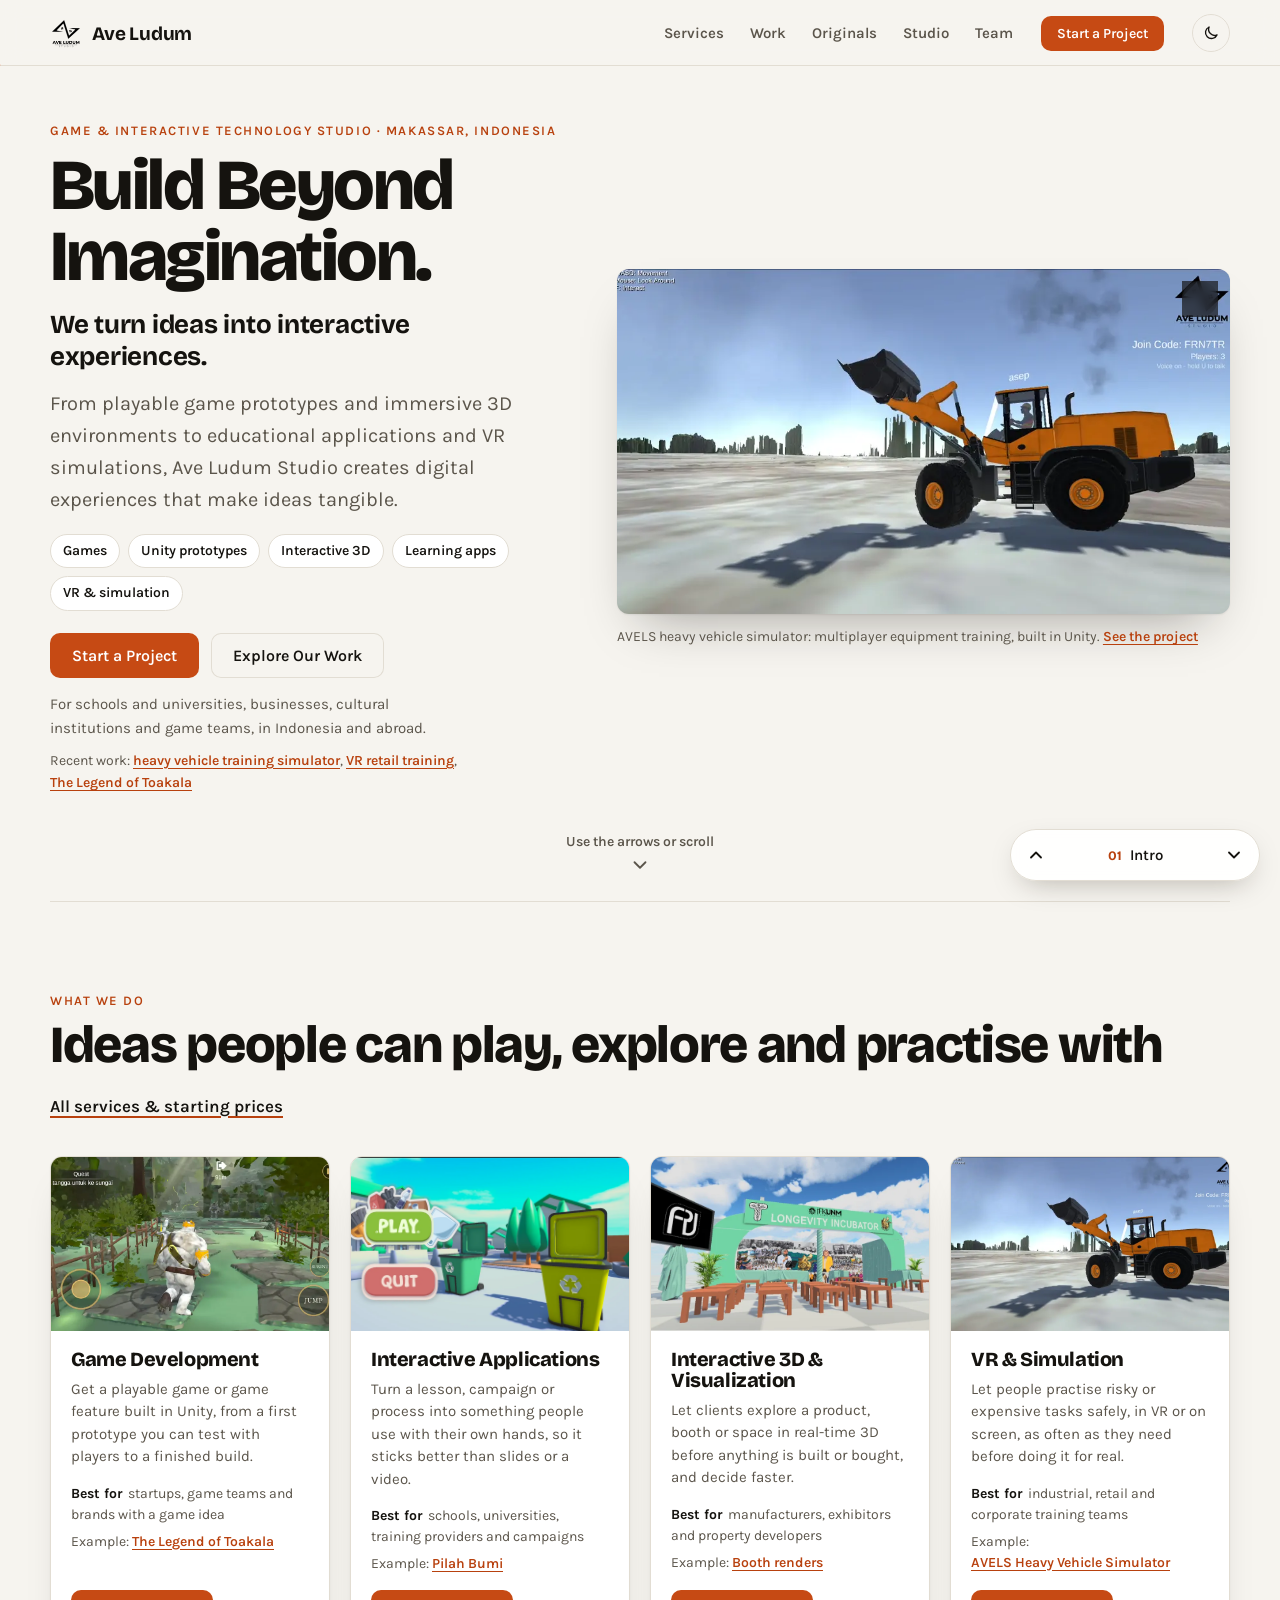
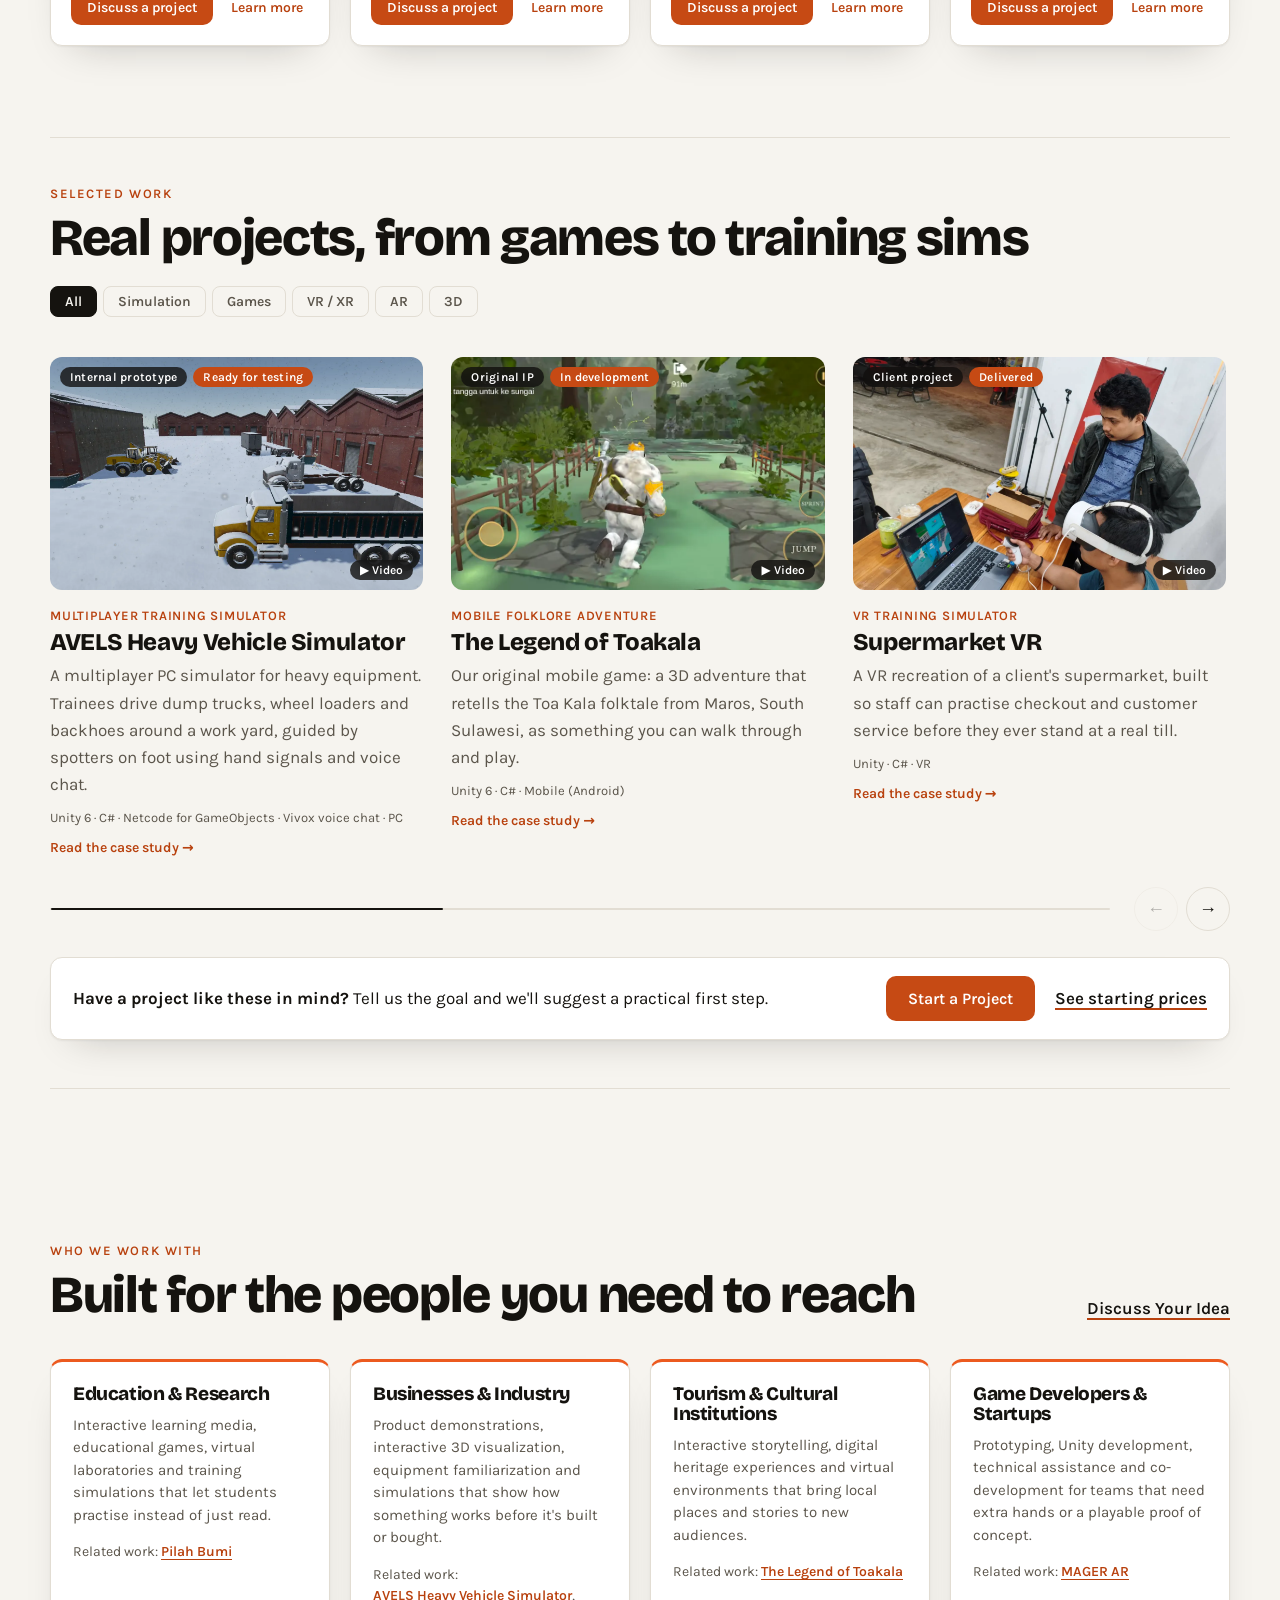
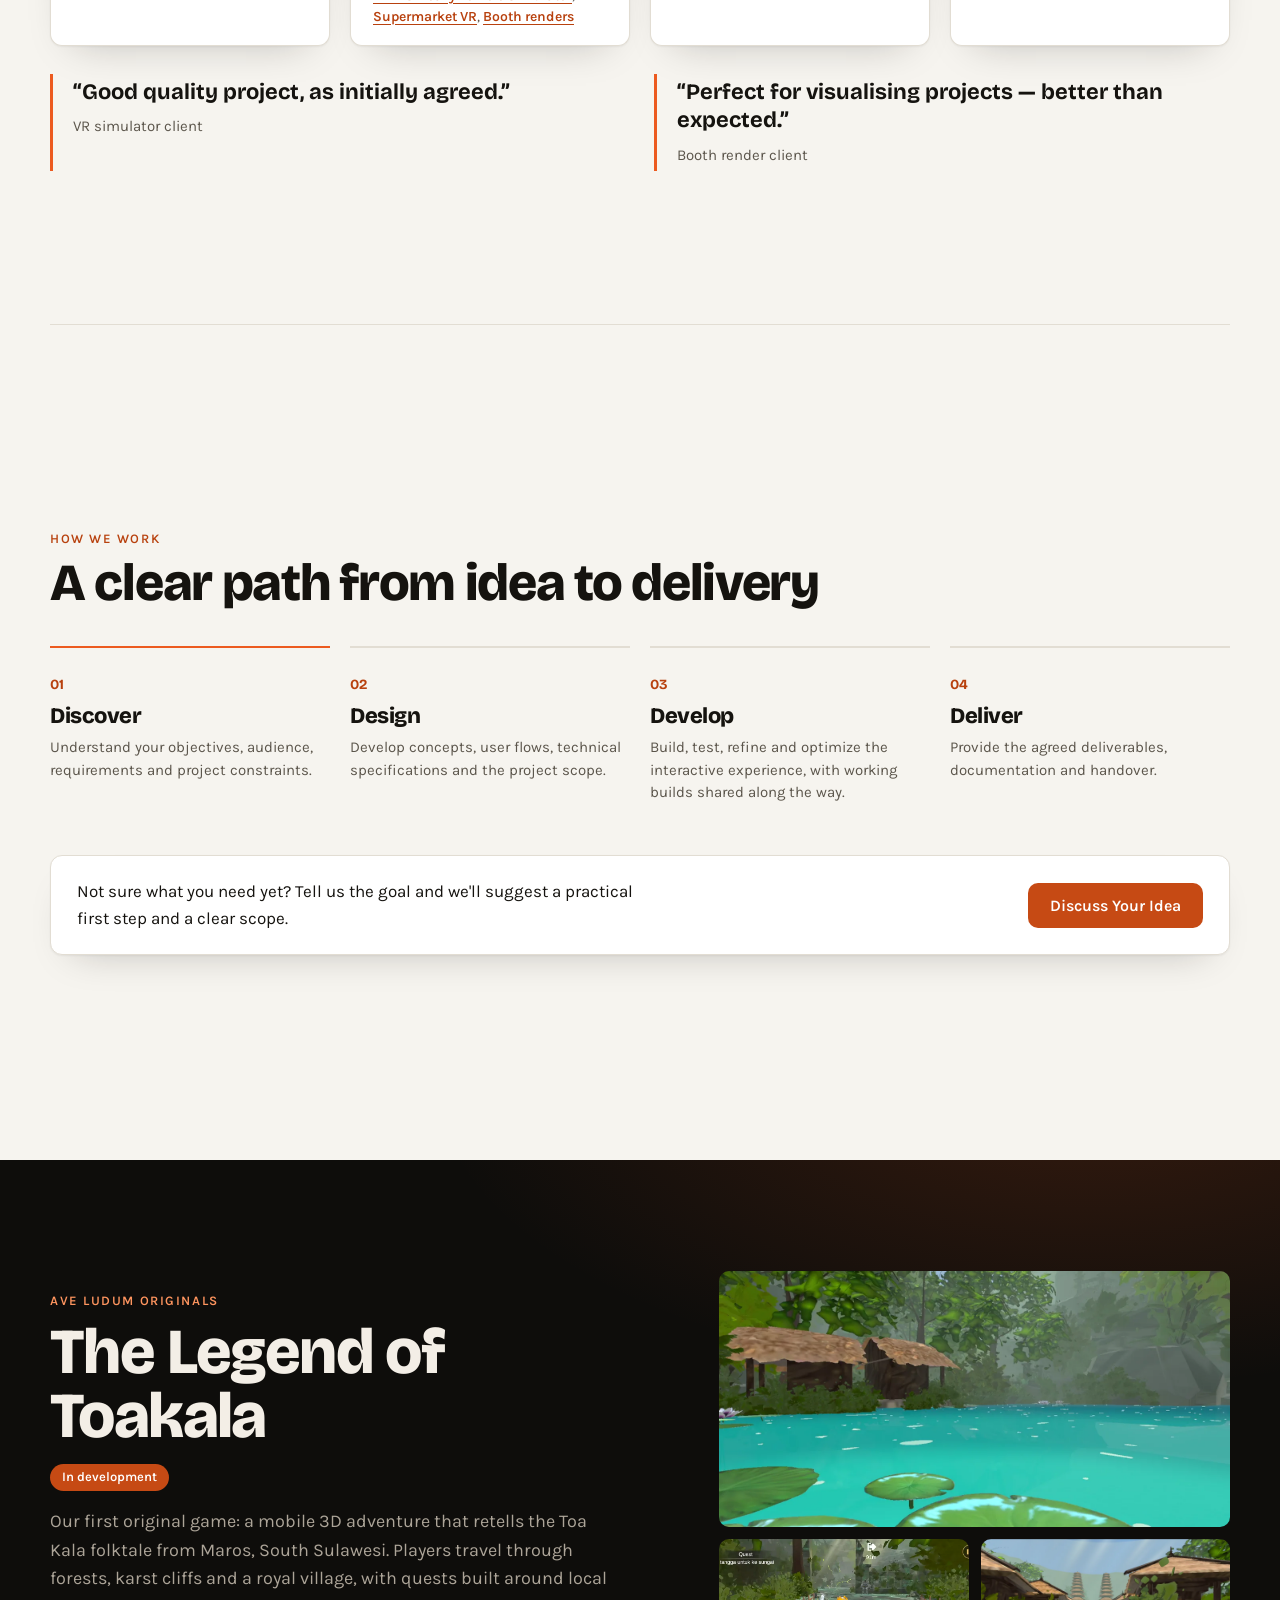
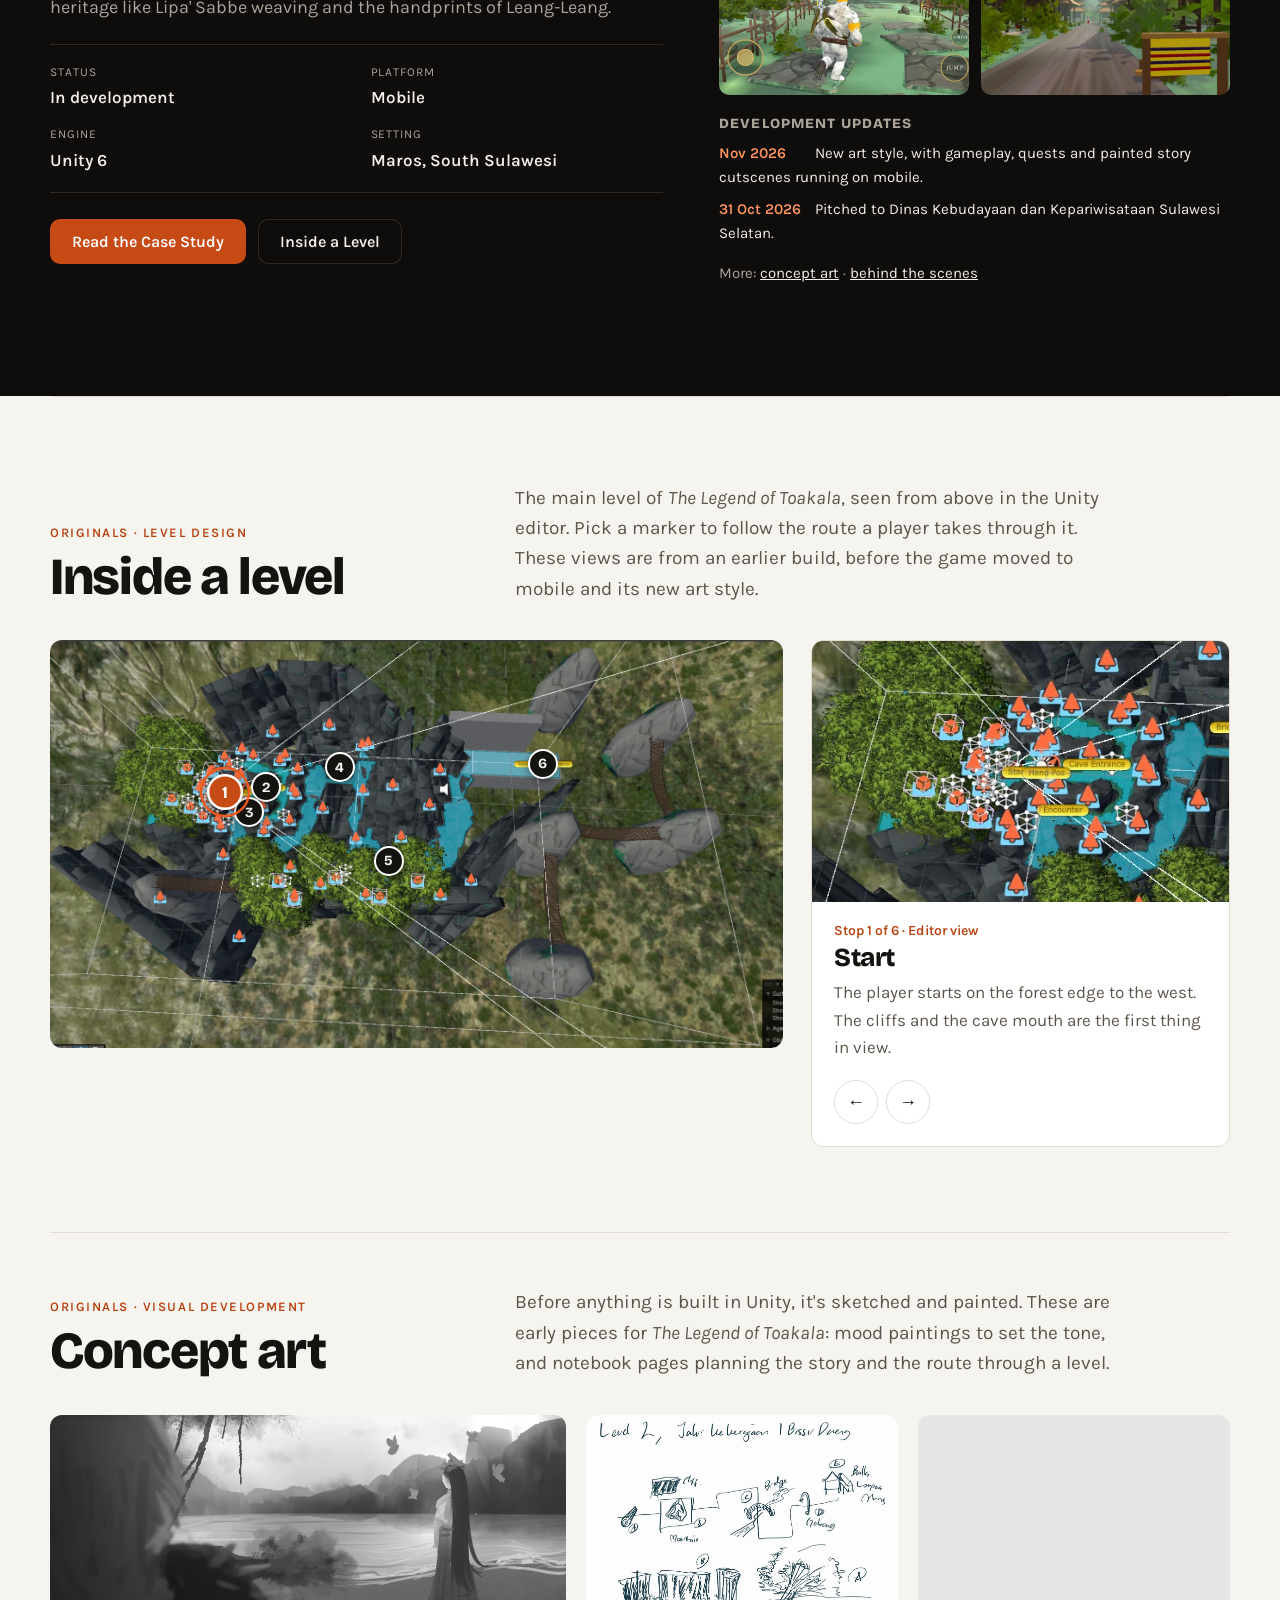
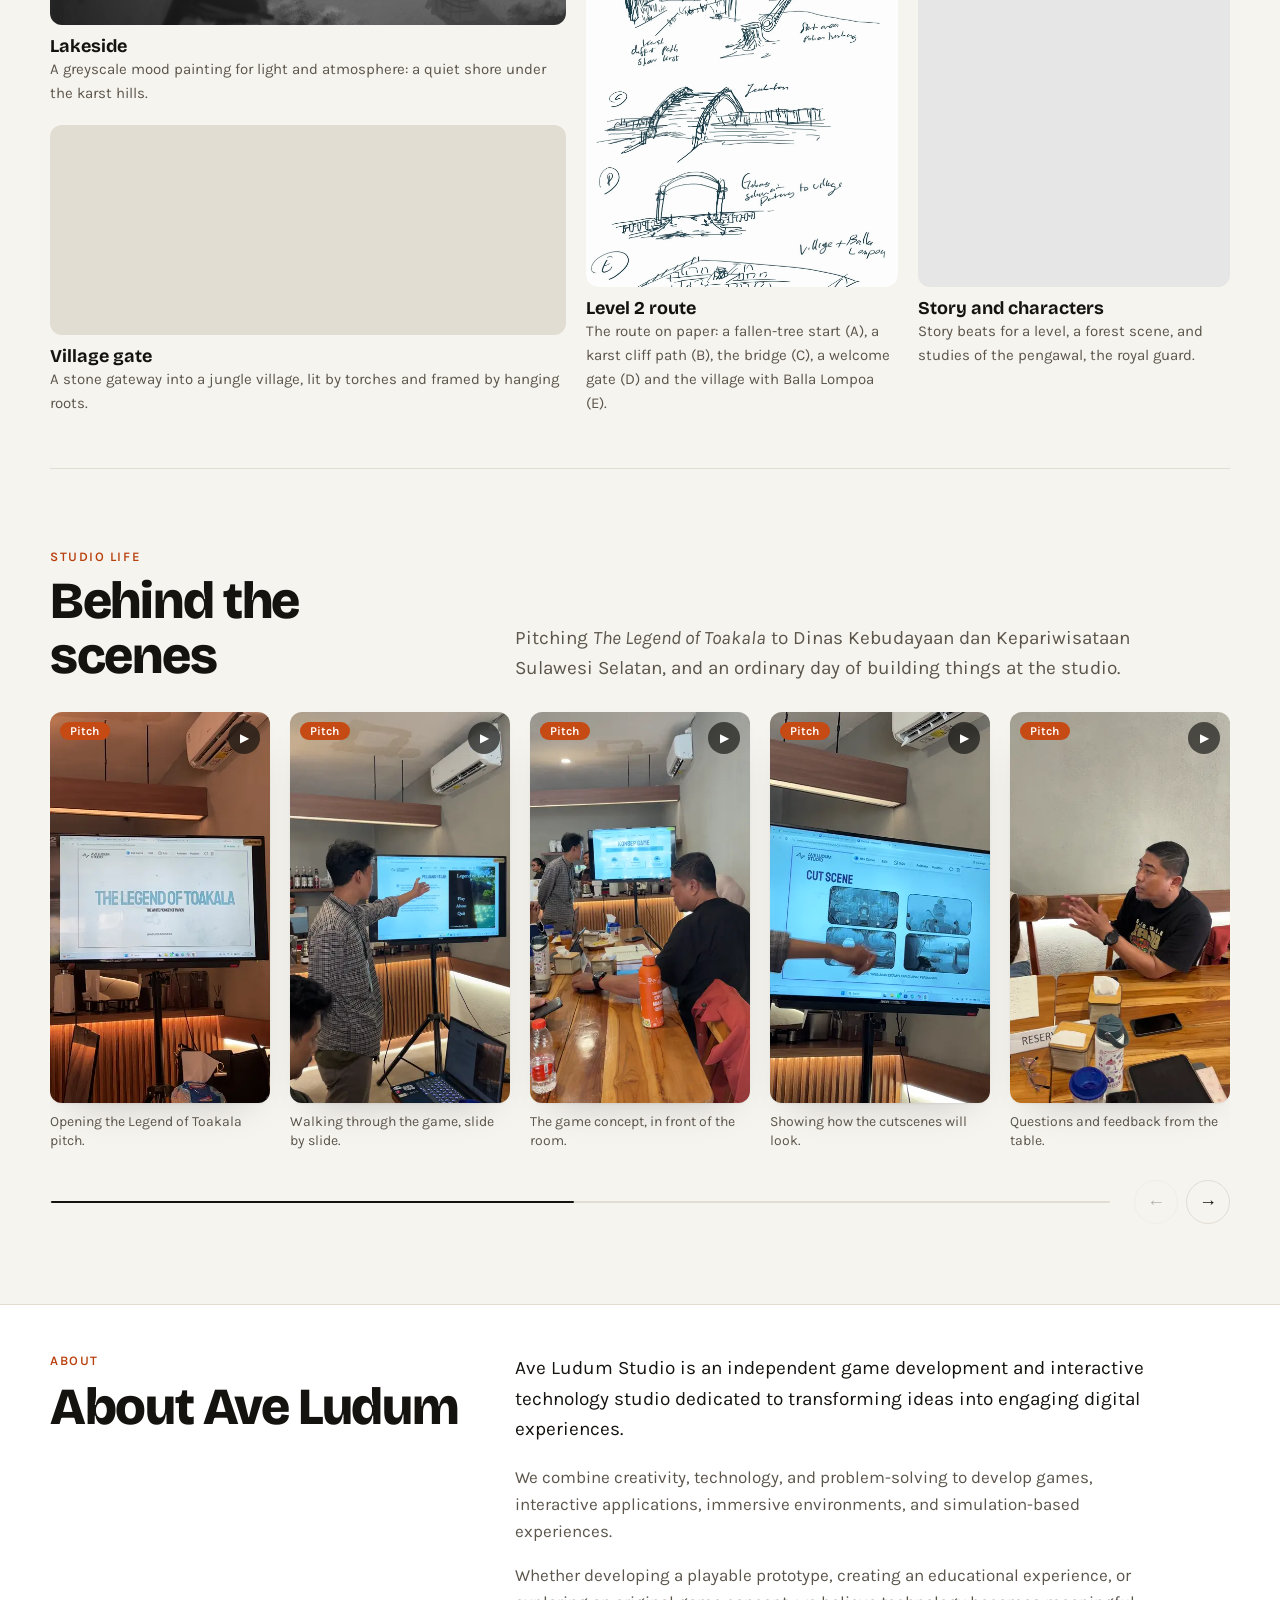
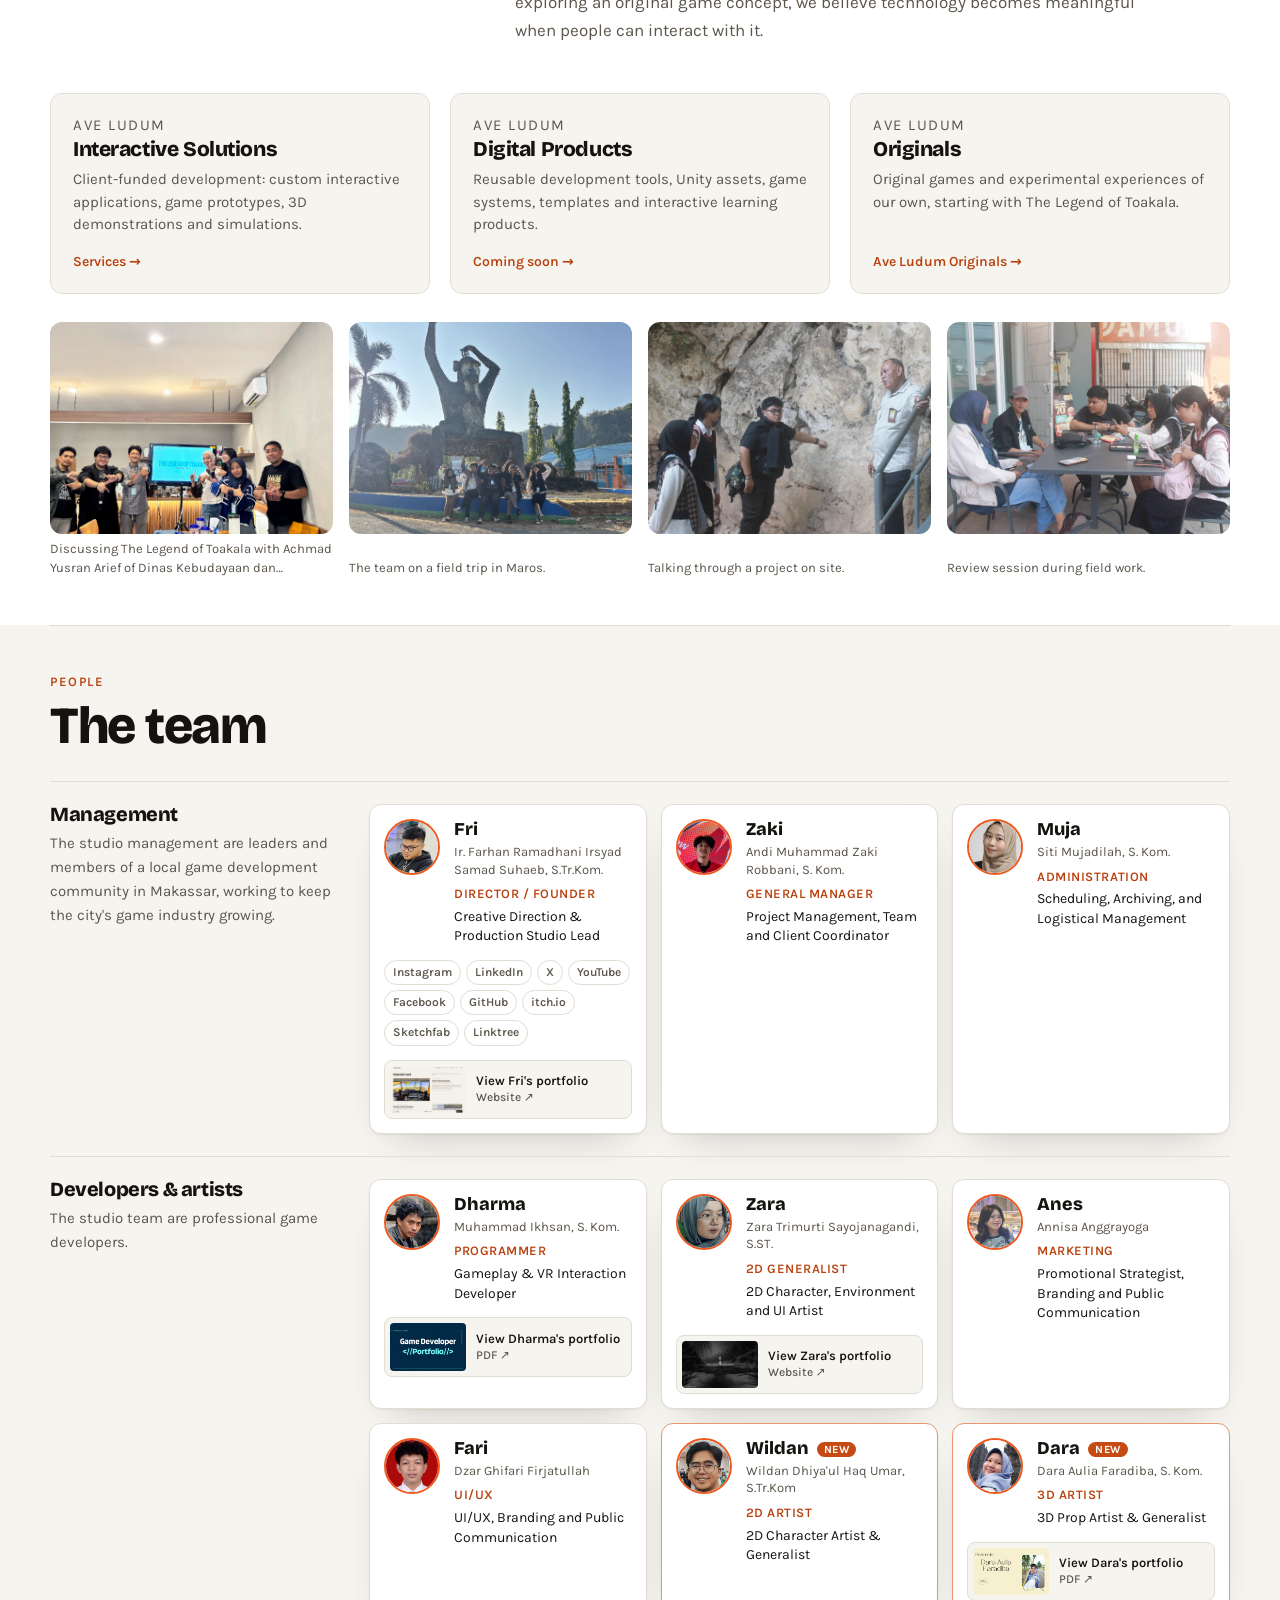
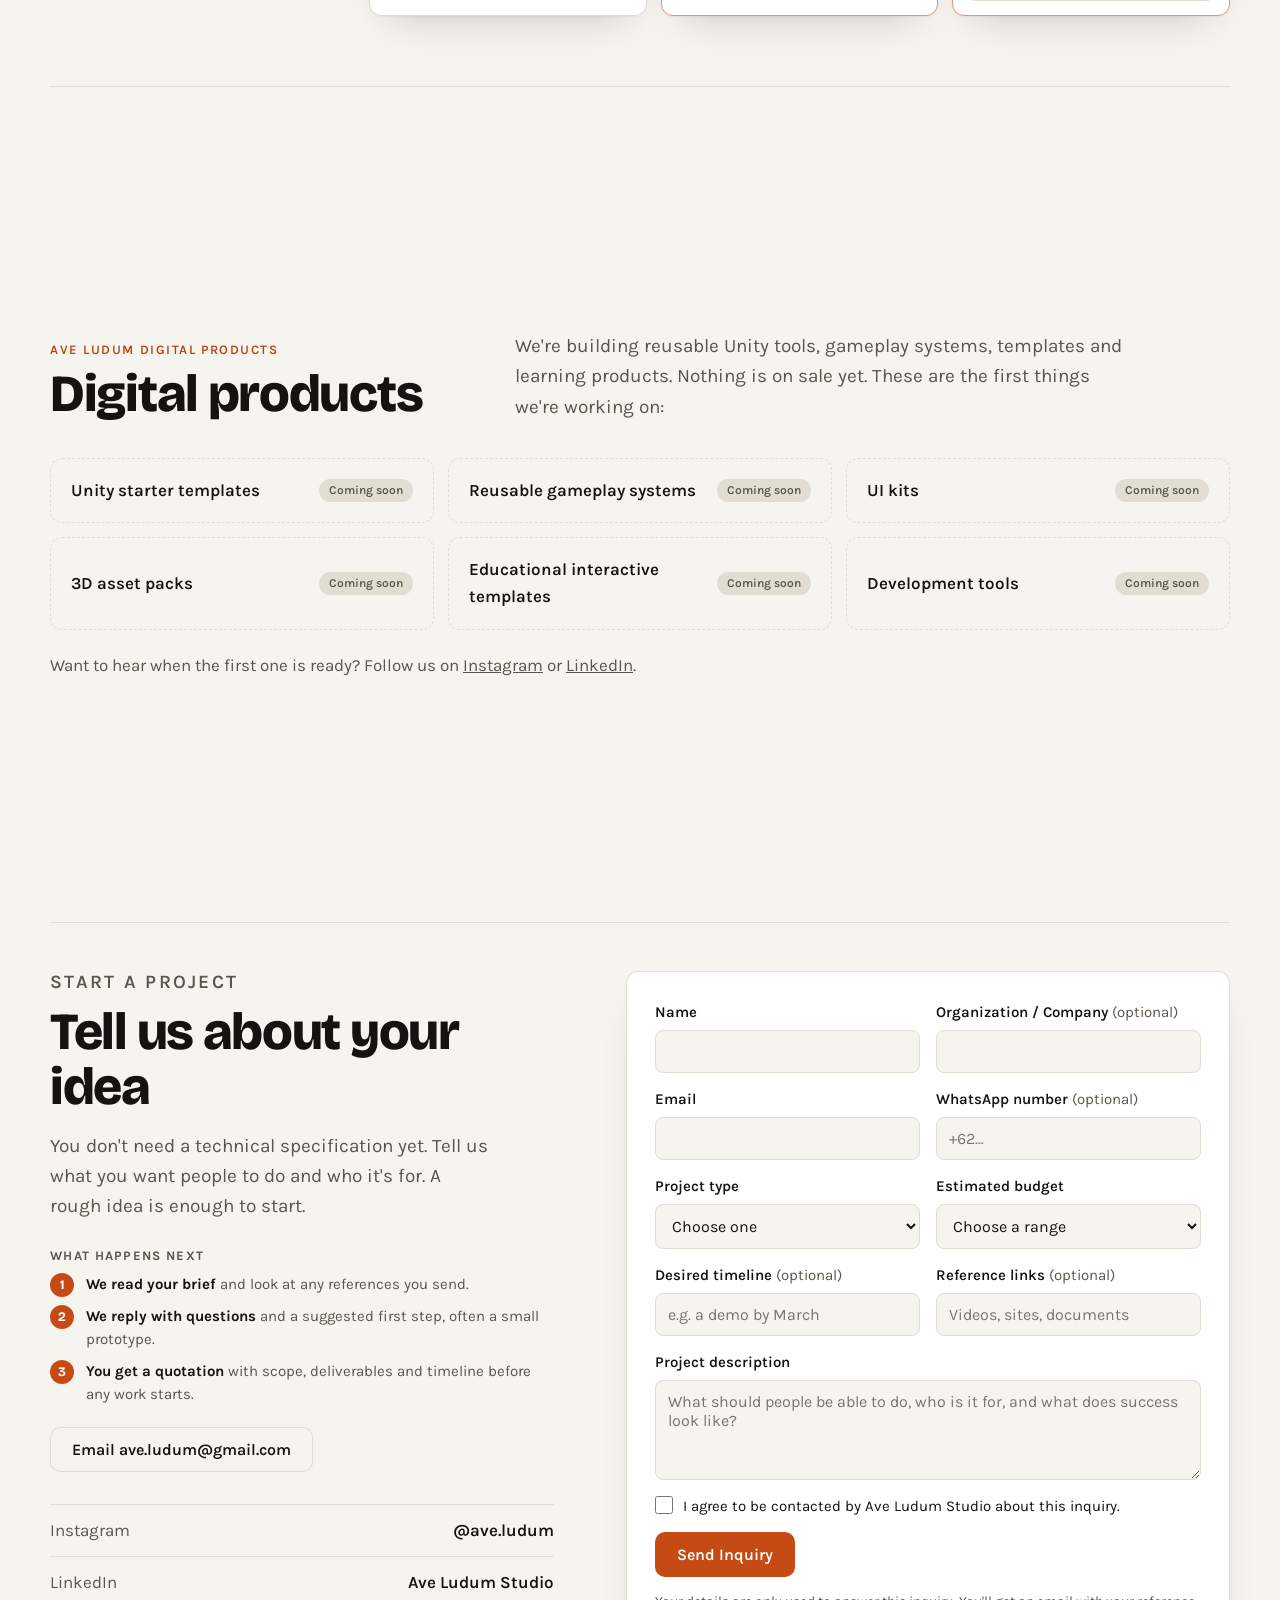
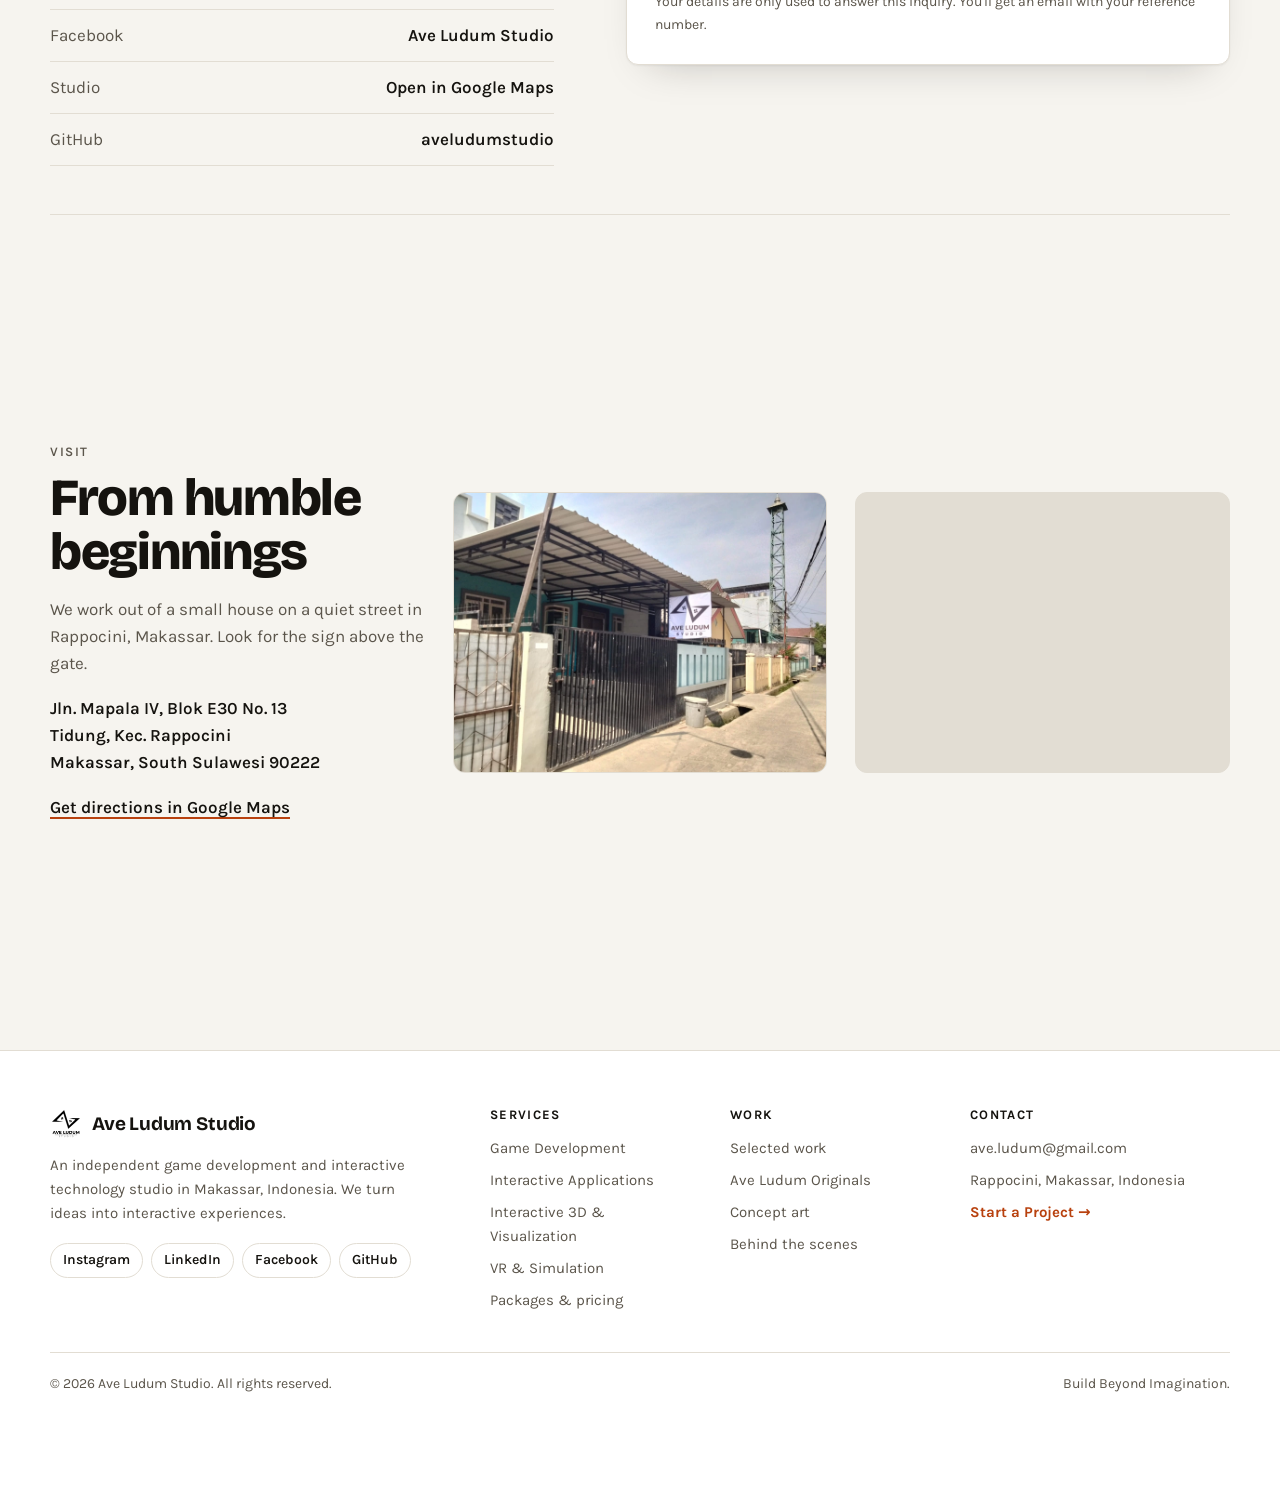
==== commit 81026230: "QA pass: accessibility, mobile nav, performance and security fixes - Contrast: filled buttons and st" ====
--- a/index.html
+++ b/index.html
@@ -25,7 +25,7 @@
 <link rel="preconnect" href="https://fonts.googleapis.com"><link rel="preconnect" href="https://fonts.gstatic.com" crossorigin>
 <link href="https://fonts.googleapis.com/css2?family=Bricolage+Grotesque:opsz,wght@12..96,500;12..96,700;12..96,800&family=Karla:ital,wght@0,400;0,600;1,400&display=swap" rel="stylesheet">
 <link rel="preload" as="image" href="assets/avels/avels-loading.webp" fetchpriority="high">
-<link rel="stylesheet" href="styles.css?v=20261121-5">
+<link rel="stylesheet" href="styles.css?v=20261121-6">
 </head>
 <body>
 <a class="skip-link" href="#main">Skip to content</a>
@@ -33,10 +33,11 @@
 <header class="site-header">
   <div class="shell header-inner">
     <a class="brand" href="#top"><img src="assets/logo-ave-ludum.png" alt="" width="36" height="36">Ave Ludum</a>
-    <nav aria-label="Main">
-      <a href="#services">Services</a><a href="#work">Work</a><a href="#originals">Originals</a><a href="#studio">Studio</a><a href="#team">Team</a>
+    <nav aria-label="Main" id="mainNav">
+      <a href="#services">Services</a><a href="#work">Work</a><a href="#originals">Originals</a><a href="#studio">Studio</a><a href="#team">Team</a><a class="nav-cta" href="#contact">Start a Project</a>
     </nav>
     <a class="button button-sm header-cta" href="#contact">Start a Project</a>
+    <button class="menu-toggle" id="menuToggle" type="button" aria-expanded="false" aria-controls="mainNav" aria-label="Open menu"><span></span></button>
     <button class="theme-toggle" id="themeToggle" type="button" aria-label="Toggle dark mode">
       <svg class="icon-moon" viewBox="0 0 24 24" aria-hidden="true"><path d="M20 14.5A8 8 0 0 1 9.5 4a8 8 0 1 0 10.5 10.5Z"/></svg>
       <svg class="icon-sun" viewBox="0 0 24 24" aria-hidden="true"><circle cx="12" cy="12" r="4"/><path d="M12 2v2M12 20v2M4.9 4.9l1.4 1.4M17.7 17.7l1.4 1.4M2 12h2M20 12h2M4.9 19.1l1.4-1.4M17.7 6.3l1.4-1.4"/></svg>
@@ -384,8 +385,8 @@
 <script type="application/ld+json">
 {"@context":"https://schema.org","@type":"Organization","name":"Ave Ludum Studio","url":"https://aveludumstudio.com/","logo":"https://aveludumstudio.com/assets/logo-ave-ludum.png","slogan":"Build Beyond Imagination.","description":"Independent game development and interactive technology studio in Makassar, Indonesia: custom games, Unity prototypes, interactive 3D, educational applications and VR simulations.","email":"ave.ludum@gmail.com","knowsAbout":["Game development","Unity","Interactive 3D","Virtual reality","Training simulation","Educational games"],"address":{"@type":"PostalAddress","streetAddress":"Jln. Mapala IV, Blok E30 No. 13, Tidung, Kec. Rappocini","addressLocality":"Makassar","addressRegion":"South Sulawesi","postalCode":"90222","addressCountry":"ID"},"location":{"@type":"Place","geo":{"@type":"GeoCoordinates","latitude":-5.1678416,"longitude":119.4414785},"hasMap":"https://maps.app.goo.gl/prLRSztEHbN9Wsh98"},"sameAs":["https://www.instagram.com/ave.ludum/","https://www.linkedin.com/company/ave-ludum-studio","https://www.facebook.com/profile.php?id=61594251814646","https://github.com/aveludumstudio"]}
 </script>
-<script src="content.js?v=20261121-5"></script>
-<script src="site.js?v=20261121-5"></script>
-<script src="script.js?v=20261121-5"></script>
+<script src="content.js?v=20261121-6"></script>
+<script src="site.js?v=20261121-6"></script>
+<script src="script.js?v=20261121-6"></script>
 </body>
 </html>
--- a/styles.css
+++ b/styles.css
@@ -8,6 +8,9 @@
   --accent:#ec5a1f;
   --accent-text:#b8410e;
   --accent-ink:#ffffff;
+  /* filled buttons and pills: a deeper orange so white text passes WCAG AA (4.5:1) */
+  --accent-fill:#c64a14;
+  --on-accent:#ffffff;
   /* quiet tints for tags and badges */
   --pop:#f3c14b;
   --mint:#3fb59a;
@@ -23,9 +26,9 @@
   color-scheme:light;
 }
 @media (prefers-color-scheme:dark){
-  :root:not([data-theme="light"]){--bg:#100f0d;--surface:#1a1815;--ink:#f3eee6;--muted:#a8a095;--line:#2e2a24;--accent:#ff7638;--accent-text:#ff955f;--accent-ink:#100f0d;--shadow:0 1px 2px rgba(0,0,0,.3),0 18px 40px -24px rgba(0,0,0,.7);--shadow-lift:0 1px 2px rgba(0,0,0,.3),0 26px 50px -22px rgba(0,0,0,.8);color-scheme:dark}
-}
-:root[data-theme="dark"]{--bg:#100f0d;--surface:#1a1815;--ink:#f3eee6;--muted:#a8a095;--line:#2e2a24;--accent:#ff7638;--accent-text:#ff955f;--accent-ink:#100f0d;--shadow:0 1px 2px rgba(0,0,0,.3),0 18px 40px -24px rgba(0,0,0,.7);--shadow-lift:0 1px 2px rgba(0,0,0,.3),0 26px 50px -22px rgba(0,0,0,.8);color-scheme:dark}
+  :root:not([data-theme="light"]){--bg:#100f0d;--surface:#1a1815;--ink:#f3eee6;--muted:#a8a095;--line:#2e2a24;--accent:#ff7638;--accent-text:#ff955f;--accent-ink:#100f0d;--accent-fill:#ff7638;--on-accent:#100f0d;--shadow:0 1px 2px rgba(0,0,0,.3),0 18px 40px -24px rgba(0,0,0,.7);--shadow-lift:0 1px 2px rgba(0,0,0,.3),0 26px 50px -22px rgba(0,0,0,.8);color-scheme:dark}
+}
+:root[data-theme="dark"]{--bg:#100f0d;--surface:#1a1815;--ink:#f3eee6;--muted:#a8a095;--line:#2e2a24;--accent:#ff7638;--accent-text:#ff955f;--accent-ink:#100f0d;--accent-fill:#ff7638;--on-accent:#100f0d;--shadow:0 1px 2px rgba(0,0,0,.3),0 18px 40px -24px rgba(0,0,0,.7);--shadow-lift:0 1px 2px rgba(0,0,0,.3),0 26px 50px -22px rgba(0,0,0,.8);color-scheme:dark}
 
 *{box-sizing:border-box}
 html{scroll-behavior:smooth;scroll-padding-top:var(--header);scroll-snap-type:y proximity}
@@ -64,7 +67,7 @@
 @media (prefers-color-scheme:dark){:root:not([data-theme="light"]) .brand img{filter:invert(1)}}
 
 /* Buttons and links */
-.button{display:inline-block;background:var(--accent);color:var(--accent-ink);border:0;border-radius:var(--radius);padding:13px 22px;font:600 16px var(--body);text-decoration:none;cursor:pointer;transition:transform .15s,filter .15s}
+.button{display:inline-block;background:var(--accent-fill);color:var(--on-accent);border:0;border-radius:var(--radius);padding:13px 22px;font:600 16px var(--body);text-decoration:none;cursor:pointer;transition:transform .15s,filter .15s}
 .button:hover{filter:brightness(1.08)}
 .button:active{transform:translateY(1px)}
 .link{font-weight:600;text-decoration:underline;text-decoration-color:var(--accent-text);text-decoration-thickness:2px;text-underline-offset:4px}
@@ -121,7 +124,7 @@
 .level-pins{position:absolute;inset:0}
 .level-pin{position:absolute;transform:translate(-50%,-50%);width:30px;height:30px;border-radius:50%;border:2px solid #fff;background:var(--ink);color:var(--bg);font:700 14px var(--display);cursor:pointer;box-shadow:0 2px 10px rgba(0,0,0,.45);transition:transform .15s,background .15s}
 .level-pin:hover{transform:translate(-50%,-50%) scale(1.12)}
-.level-pin[aria-pressed="true"]{background:var(--accent);color:var(--accent-ink);transform:translate(-50%,-50%) scale(1.2);z-index:1}
+.level-pin[aria-pressed="true"]{background:var(--accent-fill);color:var(--on-accent);transform:translate(-50%,-50%) scale(1.2);z-index:1}
 .level-pin[aria-pressed="true"]::after{content:"";position:absolute;inset:-8px;border-radius:50%;border:2px solid var(--accent);animation:pulse 1.6s ease-out infinite}
 @keyframes pulse{from{opacity:.9;transform:scale(.8)}to{opacity:0;transform:scale(1.6)}}
 .level-panel{background:var(--surface);border:1px solid var(--line);border-radius:var(--radius);overflow:hidden}
@@ -204,7 +207,7 @@
 .person-porto:hover span,.person-porto:focus-visible span{color:var(--accent-text)}
 .person-text p{margin:0}
 .person-name{font:800 18px/1.2 var(--display)}
-.person-badge{display:inline-block;vertical-align:middle;margin-left:4px;padding:1px 7px;border-radius:999px;background:var(--accent);color:var(--accent-ink);font:700 11px var(--body);letter-spacing:.04em;text-transform:uppercase}
+.person-badge{display:inline-block;vertical-align:middle;margin-left:4px;padding:1px 7px;border-radius:999px;background:var(--accent-fill);color:var(--on-accent);font:700 11px var(--body);letter-spacing:.04em;text-transform:uppercase}
 .person-full{color:var(--muted);font-size:13px;line-height:1.35;margin-top:2px!important}
 .person-role{color:var(--accent-text);font-weight:600;font-size:13px;text-transform:uppercase;letter-spacing:.04em;margin-top:6px!important}
 .person-job{font-size:14px;line-height:1.4;margin-top:2px!important}
@@ -308,7 +311,7 @@
 
 /* buttons */
 .button{border-radius:10px;font:600 16px var(--body);transition:background .2s,box-shadow .2s,transform .15s}
-.button:hover{filter:none;background:color-mix(in srgb,var(--accent) 88%,#000)}
+.button:hover{filter:none;background:color-mix(in srgb,var(--accent-fill) 86%,#000)}
 .button-ghost{background:transparent;color:var(--ink);box-shadow:inset 0 0 0 1px var(--line)}
 .button-ghost:hover{background:transparent;box-shadow:inset 0 0 0 1px var(--ink)}
 .button-sm{padding:9px 16px;font-size:14px}
@@ -344,7 +347,7 @@
 .work-image{position:relative}
 .work-badges{position:absolute;left:10px;top:10px;display:flex;flex-wrap:wrap;gap:6px}
 .badge{display:inline-block;padding:3px 10px;border-radius:999px;background:rgba(16,15,13,.78);color:#fff;font:600 12px var(--body);letter-spacing:.02em;backdrop-filter:blur(6px)}
-.badge-status{background:var(--accent);color:#fff}
+.badge-status{background:var(--accent-fill);color:var(--on-accent)}
 .work-type{font-size:13px;letter-spacing:.06em;text-transform:uppercase}
 .work-title{font-size:24px}
 .work-stack{display:block;margin-top:10px;color:var(--muted);font-size:13px}
@@ -378,7 +381,7 @@
   color:var(--ink);background:radial-gradient(1100px 520px at 85% -10%,rgba(236,90,31,.18),transparent 60%),#0e0d0b;border-top:0}
 .originals-layout{display:grid;grid-template-columns:minmax(0,6fr) minmax(0,5fr);gap:56px;align-items:center}
 .originals h2{font-size:clamp(36px,5vw,64px);line-height:1}
-.originals-status{display:inline-block;margin:16px 0 0;padding:3px 12px;border-radius:999px;background:var(--accent);color:#fff;font-weight:600;font-size:13px}
+.originals-status{display:inline-block;margin:16px 0 0;padding:3px 12px;border-radius:999px;background:var(--accent-fill);color:var(--on-accent);font-weight:600;font-size:13px}
 .originals-text{margin:16px 0 22px;color:var(--muted);font-size:18px;max-width:52ch}
 .originals-facts{display:grid;grid-template-columns:1fr 1fr;gap:14px 28px;margin:0 0 26px;padding:18px 0;border-block:1px solid var(--line)}
 .originals-facts dt{color:var(--muted);font-size:12px;letter-spacing:.08em;text-transform:uppercase}
@@ -401,7 +404,7 @@
 .reel-card video{display:block;width:100%;aspect-ratio:9/16;object-fit:cover;border-radius:var(--radius);box-shadow:var(--shadow);background:#111;cursor:pointer;transition:transform .3s,box-shadow .3s}
 .reel-card:hover video{transform:translateY(-3px);box-shadow:var(--shadow-lift)}
 .reel-tag{position:absolute;top:10px;left:10px;padding:2px 10px;border-radius:999px;background:rgba(16,15,13,.75);color:#fff;font:600 12px var(--body);letter-spacing:.02em;backdrop-filter:blur(6px);pointer-events:none}
-.reel-card[data-tag="Pitch"] .reel-tag{background:var(--accent)}
+.reel-card[data-tag="Pitch"] .reel-tag{background:var(--accent-fill);color:var(--on-accent)}
 .reel-card p{margin:10px 0 0;color:var(--muted);font-size:14px;line-height:1.35}
 
 /* about */
@@ -535,14 +538,14 @@
 .offer-fit strong{color:var(--ink);margin-right:2px}
 .offer-example{margin:0 0 16px!important;font-size:14px!important}
 .offer-links{align-items:center}
-.offer-links .button{color:var(--accent-ink)}
+.offer-links .button{color:var(--on-accent)}
 .offer-links .button:hover{text-decoration:none}
 .inline-cta{display:flex;flex-wrap:wrap;align-items:center;gap:12px 20px;margin-top:26px;padding:18px 22px;background:var(--surface);border:1px solid var(--line);border-radius:var(--radius);box-shadow:var(--shadow)}
 .inline-cta p{flex:1 1 320px;margin:0}
 .next-title{margin:26px 0 10px;color:var(--muted);font:700 13px var(--body);letter-spacing:.1em;text-transform:uppercase}
 .next-steps{margin:0;padding:0;list-style:none;counter-reset:next;display:grid;gap:10px}
 .next-steps li{counter-increment:next;position:relative;padding-left:36px;color:var(--muted);font-size:15px;line-height:1.5}
-.next-steps li::before{content:counter(next);position:absolute;left:0;top:0;width:24px;height:24px;border-radius:50%;background:var(--accent);color:#fff;display:grid;place-items:center;font:700 13px var(--display)}
+.next-steps li::before{content:counter(next);position:absolute;left:0;top:0;width:24px;height:24px;border-radius:50%;background:var(--accent-fill);color:var(--on-accent);display:grid;place-items:center;font:700 13px var(--display)}
 .next-steps strong{color:var(--ink)}
 @media (max-width:900px){
   /* on smaller screens the pitch and the buttons come first, the demo clip after */
@@ -677,3 +680,37 @@
 
 /* hidden spam trap in the inquiry form: people never see it, bots fill it in */
 .hp-field{position:absolute!important;left:-9999px;width:1px;height:1px;overflow:hidden}
+
+/* ===== Phone and tablet menu ===== */
+.nav-cta{display:none}
+.menu-toggle{display:none;position:relative;flex:none;width:38px;height:38px;border:1px solid var(--line);border-radius:50%;background:transparent;color:var(--ink);cursor:pointer}
+.menu-toggle span,.menu-toggle span::before,.menu-toggle span::after{position:absolute;width:16px;height:2px;background:currentColor;border-radius:2px;transition:transform .2s,background .2s}
+.menu-toggle span{left:50%;top:50%;margin:-1px 0 0 -8px}
+.menu-toggle span::before,.menu-toggle span::after{content:"";left:0}
+.menu-toggle span::before{top:-5px}
+.menu-toggle span::after{top:5px}
+.menu-open .menu-toggle span{background:transparent}
+.menu-open .menu-toggle span::before{transform:translateY(5px) rotate(45deg)}
+.menu-open .menu-toggle span::after{transform:translateY(-5px) rotate(-45deg)}
+@media (max-width:900px){
+  .menu-toggle{display:block}
+  .header-cta{margin-left:auto}
+  .menu-open nav[aria-label="Main"]{display:flex;position:absolute;left:0;right:0;top:100%;flex-direction:column;gap:0;margin:0;padding:6px 16px 16px;background:var(--surface);border-bottom:1px solid var(--line);box-shadow:var(--shadow)}
+  .menu-open nav[aria-label="Main"] a{padding:12px 4px;border-bottom:1px solid var(--line);color:var(--ink);font-size:17px}
+  .menu-open nav[aria-label="Main"] a[aria-current]::after{display:none}
+  .menu-open nav[aria-label="Main"] .nav-cta{display:block;margin-top:14px;border:0;border-radius:10px;background:var(--accent-fill);color:var(--on-accent);text-align:center}
+}
+@media (max-width:420px){
+  .header-cta{display:none}
+  .menu-toggle{margin-left:auto}
+}
+
+/* ===== Pause/play buttons on clips that loop on their own ===== */
+.hero-art{position:relative}
+.play-toggle{position:absolute;top:12px;right:12px;z-index:2;display:grid;place-items:center;width:36px;height:36px;border:0;border-radius:50%;background:rgba(16,15,13,.65);color:#fff;font-size:12px;letter-spacing:-1px;cursor:pointer;backdrop-filter:blur(6px)}
+.play-toggle:hover{background:rgba(16,15,13,.85)}
+.play-toggle[hidden]{display:none}
+.reel-card .play-toggle{top:10px;right:10px;width:32px;height:32px}
+
+/* concept sketches: no forced minimum height on small phones (it pushed the page sideways at 320px) */
+@media (max-width:640px){.concept-sketches button{min-height:0}}
